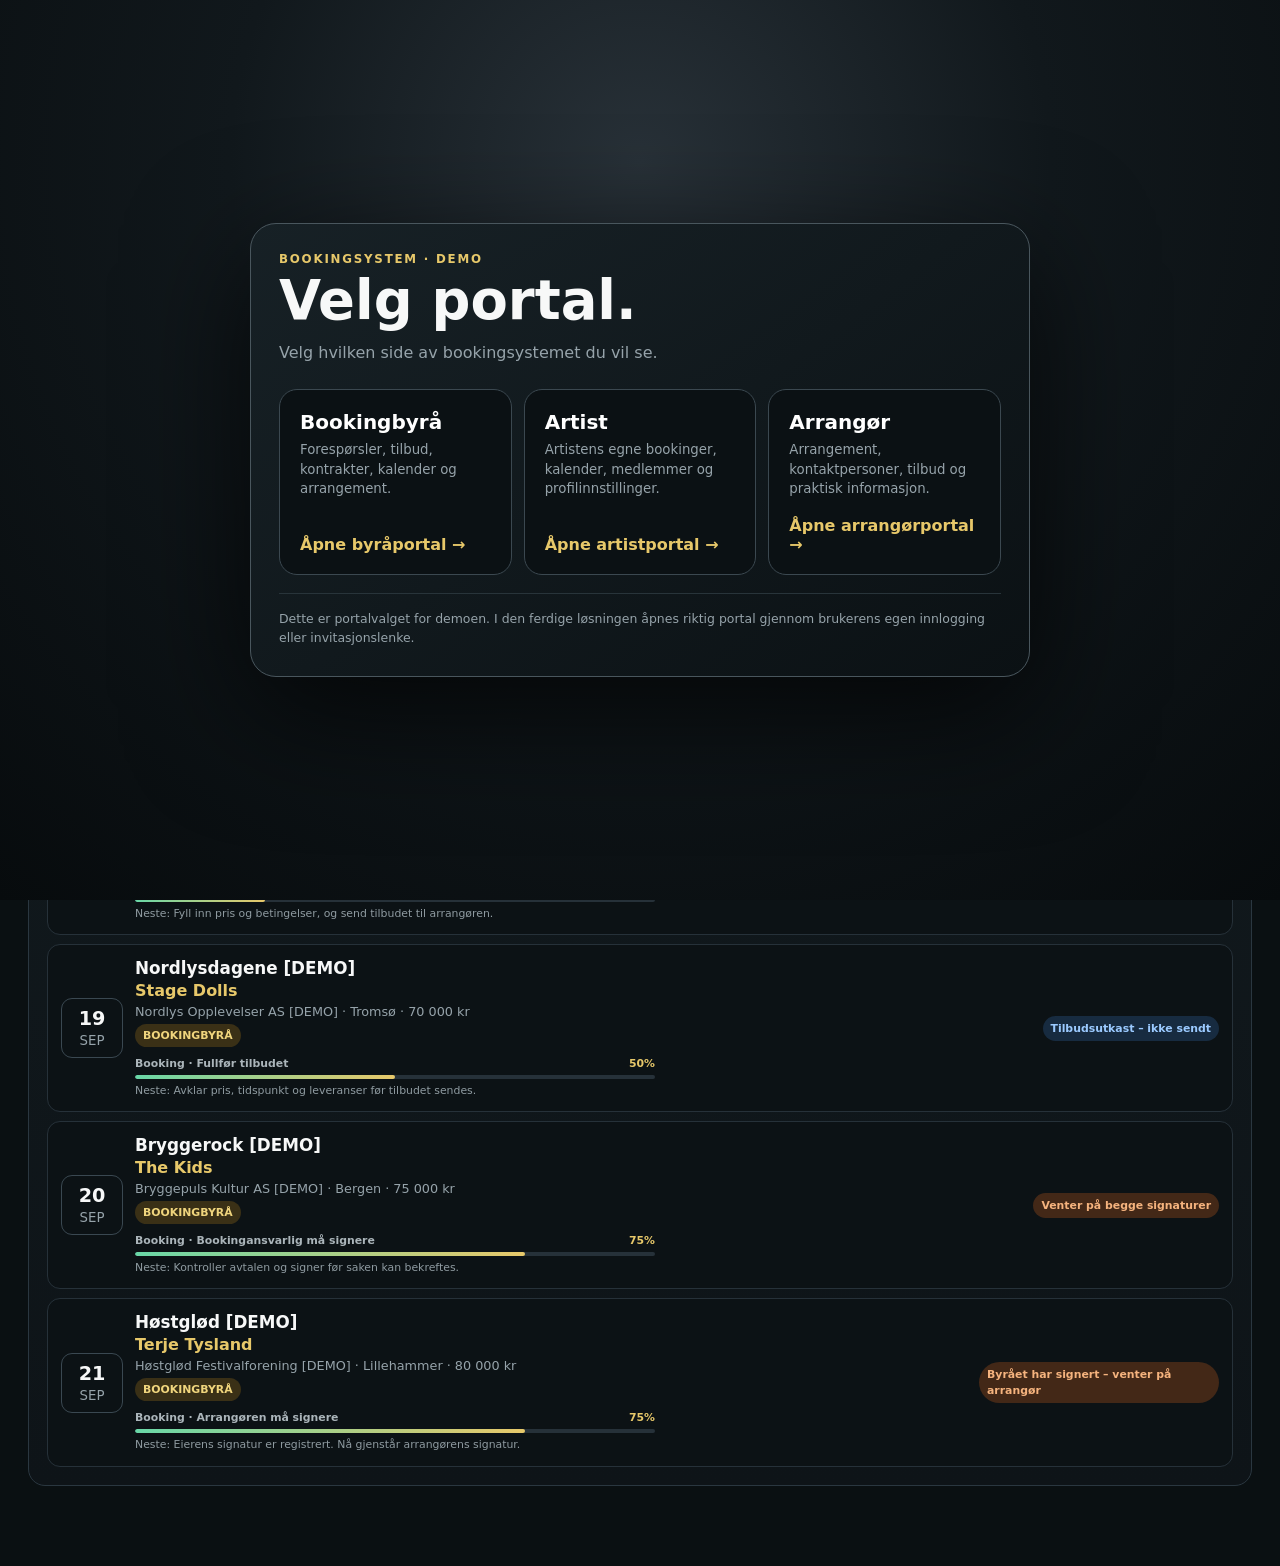
==== booking/index.html @ 41929c97 "Add mobile day plan and member interests" ====
<!doctype html>
<html lang="no">
<head>
<meta charset="utf-8">
<meta name="viewport" content="width=device-width,initial-scale=1">
<title>Bookingsystem – Booking → Arrangement</title>
<style>
:root{
 --bg:#080b0d;--panel:#10171b;--panel2:#151d22;--line:#2a3740;
 --text:#f7f8f8;--muted:#96a3aa;--gold:#e7c86a;--green:#69d7a7;
 --yellow:#efc86b;--orange:#ef9b5f;--red:#ff838b;--blue:#8ec5ff;
}
*{box-sizing:border-box}body{margin:0;background:var(--bg);color:var(--text);font-family:Inter,system-ui,-apple-system,BlinkMacSystemFont,"Segoe UI",sans-serif}
button,input,select,textarea{font:inherit}button{cursor:pointer}
.top{position:sticky;top:0;z-index:50;background:rgba(8,11,13,.96);backdrop-filter:blur(18px);border-bottom:1px solid var(--line)}
.topin{max-width:1380px;min-height:64px;margin:auto;padding:10px 18px;display:flex;justify-content:flex-start;align-items:center;gap:12px}
.brand{display:flex;align-items:center;gap:11px;font-weight:900}.logo{width:40px;height:40px;border-radius:12px;background:var(--gold);color:#151515;display:grid;place-items:center}
.user{display:flex;align-items:center;gap:9px;color:var(--muted)}.avatar{width:36px;height:36px;border-radius:50%;background:#26323a;display:grid;place-items:center;color:#fff;font-weight:900}
.layout{max-width:1380px;margin:auto;display:grid;grid-template-columns:238px minmax(0,1fr)}
aside{border-right:1px solid var(--line);padding:22px 14px;min-height:calc(100vh - 65px);position:sticky;top:65px;align-self:start}
.group{font-size:.7rem;color:#6d7b83;text-transform:uppercase;letter-spacing:.15em;margin:5px 10px 9px}
.nav{display:flex;align-items:center;gap:10px;color:#adb7bc;text-decoration:none;padding:11px 12px;border-radius:10px;margin:3px 0}
.nav.on{background:var(--panel2);color:#fff;border:1px solid #314049}.count{margin-left:auto;background:#312915;color:#f2d47a;padding:3px 7px;border-radius:99px;font-size:.7rem;font-weight:900}
main{padding:24px 28px 80px;min-width:0}.view{display:none}.view.on{display:block}
.searchwrap{position:relative;margin-bottom:20px}.search{width:100%;background:#0e1519;border:1px solid #34434c;color:#fff;border-radius:14px;padding:14px 16px 14px 44px;outline:none}
.searchicon{position:absolute;left:15px;top:50%;transform:translateY(-50%);color:#8d9aa1}.results{display:none;position:absolute;left:0;right:0;top:54px;z-index:80;background:#11191d;border:1px solid #34434c;border-radius:14px;box-shadow:0 24px 70px #000a;overflow:hidden}.results.on{display:block}
.result{display:grid;grid-template-columns:38px 1fr auto;gap:11px;align-items:center;padding:12px;border-top:1px solid #222d33;cursor:pointer}.result:first-child{border-top:0}.result:hover{background:#162026}
.ricon{width:38px;height:38px;border-radius:10px;background:#243038;display:grid;place-items:center;font-size:.75rem;font-weight:900}.rtype{font-size:.67rem;color:#77858d;text-transform:uppercase;letter-spacing:.08em}.rmeta{font-size:.76rem;color:#9ca8ae}
.eyebrow{font-size:.74rem;color:var(--gold);text-transform:uppercase;letter-spacing:.15em;font-weight:900}h1{font-size:clamp(2rem,5vw,3.45rem);line-height:1;margin:8px 0 10px}.lead{color:var(--muted);max-width:820px;line-height:1.55}
.headrow{display:flex;justify-content:space-between;align-items:flex-start;gap:16px}.actions{display:flex;gap:9px;flex-wrap:wrap}.btn{border:1px solid #34434c;background:#11191d;color:#fff;border-radius:11px;padding:10px 13px;font-weight:800}.btn.primary{background:var(--gold);border-color:var(--gold);color:#151515}.btn.danger{border-color:#5c2b31;color:#ff9ba2}
.stats{display:grid;grid-template-columns:repeat(4,1fr);gap:12px;margin:20px 0}.card{background:linear-gradient(180deg,#11191d,#0e1418);border:1px solid var(--line);border-radius:17px;padding:18px}.stat span{color:var(--muted);font-size:.8rem}.stat strong{display:block;font-size:1.75rem;margin:5px 0}
.gold{color:var(--gold)!important}.green{color:var(--green)!important}.yellow{color:var(--yellow)!important}.orange{color:var(--orange)!important}.red{color:var(--red)!important}.blue{color:var(--blue)!important}
.pipeline{display:grid;grid-template-columns:repeat(4,1fr);gap:10px;margin:20px 0}.pipe{background:#0d1316;border:1px solid #2c3941;border-radius:14px;padding:15px}.pipe strong{display:block;font-size:1.4rem;margin-top:4px}.pipe small{color:var(--muted)}
.grid2{display:grid;grid-template-columns:1.35fr .85fr;gap:14px}.dashboardRequestsGrid{grid-template-columns:1fr}.sectionTitle{display:flex;justify-content:space-between;align-items:center;margin:22px 0 10px}
.caseList,.eventList{display:flex;flex-direction:column;gap:9px}.case,.eventrow{display:grid;grid-template-columns:62px 1fr auto;gap:12px;align-items:center;background:#0c1215;border:1px solid #263139;border-radius:13px;padding:13px;cursor:pointer}
.datebox{border:1px solid #3a4851;border-radius:11px;text-align:center;padding:8px 5px}.datebox b{display:block;font-size:1.2rem}.datebox small{color:var(--muted)}
.caseTitle,.eventTitle{font-weight:900;font-size:1.05rem}.artistTitle{color:var(--gold);font-weight:800;margin-top:3px}.meta{color:var(--muted);font-size:.8rem;margin-top:4px}
.badge{display:inline-block;border-radius:999px;padding:5px 8px;font-size:.68rem;font-weight:900}.bg-yellow{background:#3a3016;color:#f0d57d}.bg-orange{background:#432817;color:#f5b37e}.bg-green{background:#123427;color:#7ce0ad}.bg-red{background:#3b1c20;color:#ff9da3}.bg-blue{background:#172b40;color:#9bcaff}
.stagebar{display:block;margin:16px 0;overflow:visible}
.journeyCard{--progress:0%;border:1px solid #344149;border-radius:16px;padding:15px;background:linear-gradient(145deg,#111a1f,#0b1114);box-shadow:inset 0 1px 0 #ffffff08}
.journeyHead{display:flex;align-items:center;justify-content:space-between;gap:12px;margin-bottom:11px}.journeyHead small{display:block;color:var(--muted);font-size:.67rem;font-weight:900;letter-spacing:.1em;text-transform:uppercase}.journeyHead b{display:block;margin-top:3px;font-size:.95rem}.journeyPercent{color:var(--gold);font-size:1.15rem;font-weight:950}
.journeyTrack{position:relative;height:6px;margin:0 16px;background:#273239;border-radius:99px;overflow:hidden}.journeyTrack i{display:block;width:var(--progress);height:100%;border-radius:inherit;background:linear-gradient(90deg,var(--green),var(--gold));transition:width .35s ease}
.journeySteps{display:grid;grid-template-columns:repeat(var(--steps),minmax(0,1fr));gap:6px;margin-top:-13px}.journeyStep{position:relative;min-width:0;text-align:center;color:#748087;font-size:.69rem;font-weight:800}.journeyDot{width:25px;height:25px;margin:0 auto 7px;border:2px solid #344149;border-radius:50%;display:grid;place-items:center;background:#0d1417;color:#839097;font-size:.67rem}.journeyStep.done{color:#91cdb0}.journeyStep.done .journeyDot{background:#173d2e;border-color:#3c8a65;color:#8ce2b5}.journeyStep.current{color:#f4dda0}.journeyStep.current .journeyDot{background:var(--gold);border-color:#f3da8d;color:#111;box-shadow:0 0 0 5px #e7c86a16,0 0 22px #e7c86a35;animation:journeyPulse 2s ease-in-out infinite}.journeyStep span:last-child{display:block;white-space:normal;line-height:1.25}
.nextAction{display:flex;align-items:center;gap:11px;margin-top:14px;padding:12px;border:1px solid #6f6030;border-radius:13px;background:#e7c86a0d}.nextActionIcon{width:34px;height:34px;flex:0 0 34px;border-radius:10px;display:grid;place-items:center;background:var(--gold);color:#111;font-weight:950}.nextActionText{min-width:0;flex:1}.nextActionText small{display:block;color:var(--gold);font-size:.64rem;font-weight:950;letter-spacing:.11em;text-transform:uppercase}.nextActionText b{display:block;margin:2px 0;color:#fff}.nextActionText span{display:block;color:var(--muted);font-size:.75rem;line-height:1.35}.nextAction .btn{flex:0 0 auto}
.miniJourney{margin-top:10px;max-width:520px}.miniJourneyHead{display:flex;justify-content:space-between;gap:10px;color:#abb5ba;font-size:.68rem;font-weight:800}.miniJourneyHead b{color:var(--gold)}.miniJourneyTrack{height:4px;margin:5px 0;background:#263139;border-radius:99px;overflow:hidden}.miniJourneyTrack i{display:block;height:100%;border-radius:inherit;background:linear-gradient(90deg,var(--green),var(--gold))}.miniJourney small{display:block;color:#8f9ba1;font-size:.68rem;line-height:1.3}.case>div:nth-child(2),.eventrow>div:nth-child(2),.artistEvent>div:nth-child(2){min-width:0}
@keyframes journeyPulse{0%,100%{box-shadow:0 0 0 4px #e7c86a12,0 0 18px #e7c86a25}50%{box-shadow:0 0 0 7px #e7c86a08,0 0 28px #e7c86a45}}
.workspace{display:none;margin-top:18px}.workspace.on{display:block}.workspaceTop{display:flex;justify-content:space-between;gap:14px;align-items:flex-start}.tabs{display:flex;gap:7px;overflow:auto;margin:16px 0}.tab{white-space:nowrap;border-radius:999px}.tab.on{background:var(--gold);color:#111;border-color:var(--gold)}
.panel{display:none}.panel.on{display:block}.rolegrid{display:grid;grid-template-columns:repeat(3,1fr);gap:10px}.rolecard{background:#0b1114;border:1px solid #263139;border-radius:12px;padding:13px}.rolecard small{color:var(--muted)}.roleline{display:flex;justify-content:space-between;align-items:center;gap:8px;margin-top:10px}
.contract{background:#0b1114;border:1px solid #354149;border-radius:14px;padding:18px}.contract h3{margin:0 0 10px}.contractRow{display:grid;grid-template-columns:180px 1fr;gap:12px;padding:9px 0;border-top:1px solid #202b31}.contractRow:first-of-type{border-top:0}.contractRow span:first-child{color:var(--muted)}
.signgrid{display:grid;grid-template-columns:1fr 1fr;gap:10px;margin-top:14px}.signcard{background:#0c1215;border:1px solid #263139;border-radius:12px;padding:14px}.signcard b{display:block;margin-bottom:6px}
.field{margin:0 0 12px}.field label{display:block;color:#aab5bb;font-size:.76rem;margin-bottom:6px}.field input,.field select,.field textarea{width:100%;background:#0a1013;color:#fff;border:1px solid #2d3940;border-radius:10px;padding:11px}.field textarea{min-height:90px}
.formgrid{display:grid;grid-template-columns:1fr 1fr;gap:12px}.full{grid-column:1/-1}
.timeline{border-left:2px solid #2e3a41;padding-left:22px;margin-left:8px;display:grid;gap:12px}
.timeitem{display:grid;grid-template-columns:76px minmax(0,1fr);gap:14px;align-items:start;margin:0;padding:10px 0}
.timeitem .time{font-weight:900;color:#fff;white-space:nowrap}
.timeitem .timecontent{min-width:0}
.timeitem .timecontent b{display:block;font-size:.98rem;line-height:1.25}
.timeitem .timecontent small{display:block;color:var(--muted);margin-top:4px;line-height:1.4}
.dayPlan{display:grid;gap:14px}.dayPlanHero{padding:18px;border:1px solid #6f6030;border-radius:18px;background:radial-gradient(circle at 90% 12%,#e7c86a24,transparent 32%),linear-gradient(145deg,#172127,#0b1216)}.dayPlanHero h3{font-size:1.55rem;margin:5px 0}.dayPlanHero .actions{margin-top:13px}.dayPlanGrid{display:grid;grid-template-columns:minmax(0,1.1fr) minmax(280px,.9fr);gap:14px;align-items:start}.dayTimeline{display:grid;gap:0;padding:8px 16px;border:1px solid var(--line);border-radius:18px;background:#0b1216}.dayMoment{display:grid;grid-template-columns:62px 18px minmax(0,1fr);gap:10px;min-height:70px;align-items:start;padding:13px 0}.dayMomentTime{font-size:.9rem;font-weight:950;color:var(--gold);padding-top:2px}.dayMomentRail{position:relative;align-self:stretch}.dayMomentRail:before{content:'';position:absolute;left:8px;top:18px;bottom:-18px;width:2px;background:#344149}.dayMoment:last-child .dayMomentRail:before{display:none}.dayMomentRail:after{content:'';position:absolute;left:3px;top:5px;width:10px;height:10px;border-radius:50%;background:var(--gold);box-shadow:0 0 0 4px #e7c86a18}.dayMomentBody b{display:block;font-size:.95rem}.dayMomentBody small{display:block;color:var(--muted);margin-top:4px;line-height:1.35}.dayPlanSide{display:grid;gap:12px}.dayInfoCard{padding:15px;border:1px solid var(--line);border-radius:16px;background:#0b1216}.dayInfoCard h3{margin:0 0 10px;font-size:1rem}.dayInfoCard p{margin:6px 0;color:#d8dfe2;font-size:.85rem;line-height:1.45}.dayContacts{display:grid;gap:8px}.dayContact{padding:11px;border:1px solid #2b3840;border-radius:12px;background:#0e171b}.dayContact b,.dayContact span{display:block}.dayContact span{color:var(--muted);font-size:.75rem;margin-top:2px}.dayContact .actions{margin-top:8px}.dayContact .btn{padding:7px 10px;min-height:34px;font-size:.74rem}.interestField{grid-column:1/-1}.interestChips{display:flex;flex-wrap:wrap;gap:7px;margin-top:8px}.interestChip{padding:8px 10px;border:1px solid #3a4951;border-radius:999px;background:#111a1f;color:#dbe2e5;font-size:.76rem;font-weight:800}.interestChip.on{border-color:var(--gold);background:#e7c86a18;color:#f3da8e}.interestHint{display:block;color:var(--muted);font-size:.7rem;margin-top:6px}.interestSuggestions{display:grid;gap:8px}.interestSuggestion{display:grid;grid-template-columns:36px minmax(0,1fr) auto;gap:9px;align-items:center;padding:10px;border:1px solid #2b3840;border-radius:12px;background:#0e171b;color:inherit;text-decoration:none}.interestSuggestionIcon{width:36px;height:36px;border-radius:10px;display:grid;place-items:center;background:#e7c86a16}.interestSuggestion b{display:block;font-size:.82rem}.interestSuggestion small{display:block;color:var(--muted);font-size:.7rem;margin-top:2px}.interestSuggestion>span:last-child{color:var(--gold);font-weight:950}
@media(max-width:760px){
 .timeline{padding-left:16px;margin-left:3px;gap:8px}
 .timeitem{grid-template-columns:62px minmax(0,1fr);gap:10px;padding:8px 0}
 .timeitem .time{font-size:.86rem}
 .timeitem .timecontent b{font-size:.9rem}
 .timeitem .timecontent small{font-size:.76rem}
 .dayPlanGrid{grid-template-columns:1fr}.dayPlanHero{padding:15px}.dayPlanHero h3{font-size:1.3rem}.dayMoment{grid-template-columns:52px 16px minmax(0,1fr);gap:8px}.dayTimeline{padding:5px 12px}.dayContact .actions{display:grid;grid-template-columns:1fr 1fr}.dayContact .btn{width:100%;text-align:center}
}
.cal{display:grid;grid-template-columns:repeat(7,1fr);gap:7px}.dow{text-align:center;color:#77858d;font-size:.72rem;padding:3px}.day{min-height:88px;border:1px solid #222d33;border-radius:11px;padding:7px;background:#0a0f12}.day .num{font-size:.75rem;color:#8c989f}.calItem{margin-top:6px;padding:5px;border-radius:7px;font-size:.64rem;font-weight:800;line-height:1.25}.hold{background:#392f16;color:#f0d57d}.signed{background:#123427;color:#7ce0ad}.contractSent{background:#432817;color:#f5b37e}
.modalback{position:fixed;inset:0;background:rgba(3,7,9,.62);backdrop-filter:blur(12px);display:none;align-items:center;justify-content:center;padding:14px;z-index:100}.modalback.on{display:flex}
.modal{width:min(560px,100%);max-height:calc(100dvh - 28px);overflow:hidden;background:rgba(17,25,29,.86);backdrop-filter:blur(26px) saturate(120%);border:1px solid rgba(255,255,255,.12);border-radius:22px;padding:18px;box-shadow:0 28px 90px rgba(0,0,0,.65)}
.modal h2{margin:0 0 6px}.modal p{color:var(--muted);font-size:.87rem}
.modalactions{display:flex;justify-content:space-between;gap:8px;margin-top:16px}
.wizardTop{display:flex;justify-content:space-between;align-items:flex-start;gap:12px;margin-bottom:14px}
.wizardStepLabel{font-size:.72rem;letter-spacing:.12em;text-transform:uppercase;color:var(--gold);font-weight:900}
.wizardClose{border:1px solid rgba(255,255,255,.12);background:rgba(255,255,255,.06);color:#fff;width:36px;height:36px;border-radius:50%;font-size:1.1rem}
.progressDots{display:grid;grid-template-columns:repeat(4,1fr);gap:6px;margin:10px 0 16px}
.progressDots i{height:5px;border-radius:999px;background:#28343a}.progressDots i.on{background:var(--gold)}
.wstep{display:none}.wstep.on{display:block}
.artistPicker{display:flex;flex-direction:column;gap:9px;max-height:46dvh;overflow:auto;padding-right:2px}
.artistOption{display:flex;justify-content:space-between;align-items:center;gap:10px;padding:13px;border:1px solid #2f3c44;background:rgba(8,13,16,.65);border-radius:13px;cursor:pointer}
.artistOption.on{border-color:#826f37;background:rgba(69,55,20,.42)}.artistOption small{display:block;color:var(--muted);margin-top:2px}
.artistTick{width:24px;height:24px;border-radius:50%;border:1px solid #53616a;display:grid;place-items:center}.artistOption.on .artistTick{background:var(--gold);color:#111;border-color:var(--gold)}
.artistSearch{position:relative;margin-bottom:10px}.artistSearch input{padding-left:39px}.artistSearch span{position:absolute;left:13px;top:50%;transform:translateY(-50%);color:#849199}
.summaryBox{background:rgba(6,11,14,.68);border:1px solid #2c3941;border-radius:14px;padding:13px}
.summaryRow{display:flex;justify-content:space-between;gap:14px;padding:8px 0;border-top:1px solid #202a30}.summaryRow:first-child{border-top:0}.summaryRow span:first-child{color:var(--muted)}
@media(max-width:760px){.modalback{align-items:center;padding:8px}.modal{width:100%;max-height:calc(100dvh - 16px);border-radius:22px;padding:14px}.artistPicker{max-height:42dvh}}
.toast{position:fixed;left:50%;bottom:26px;transform:translateX(-50%) translateY(20px);background:#f2eddf;color:#111;border-radius:11px;padding:12px 16px;font-weight:900;opacity:0;transition:.2s;z-index:120;pointer-events:none}.toast.on{opacity:1;transform:translateX(-50%) translateY(0)}
.mobileNav{display:none}
@media(max-width:980px){.stats,.pipeline{grid-template-columns:1fr 1fr}.grid2{grid-template-columns:1fr}.rolegrid{grid-template-columns:1fr 1fr}}
@media(max-width:760px){.layout{display:block}aside{display:none}.topin{padding:10px 12px}.user .words{display:none}.mobileNav{display:flex;gap:7px;overflow:auto;padding:8px 11px;border-top:1px solid var(--line)}.mobileNav button{white-space:nowrap;background:#11191d;border:1px solid #29363e;color:#aeb7bc;padding:8px 10px;border-radius:999px}.mobileNav button.on{color:#fff;border-color:#6a592e}main{padding:16px 13px 70px}.stats,.pipeline{grid-template-columns:1fr 1fr}.headrow{display:block}.actions{margin-top:12px}.case,.eventrow{grid-template-columns:52px 1fr}.case>.badge,.eventrow>.badge{grid-column:2}.rolegrid,.signgrid,.formgrid{grid-template-columns:1fr}.full{grid-column:auto}.day{min-height:70px;padding:5px}.cal{gap:4px}.calItem{font-size:.57rem;padding:4px}.workspaceTop{display:block}.contractRow{grid-template-columns:1fr;gap:3px}}
@media(max-width:760px){.journeyCard{padding:12px}.journeyStep{font-size:.6rem}.journeyDot{width:23px;height:23px}.nextAction{align-items:flex-start}.nextAction .btn{width:100%;margin-top:8px}.nextAction{flex-wrap:wrap}.nextActionText{width:calc(100% - 48px)}.miniJourney{display:none}}

.wstep{
  min-height:0;
}
.wstep.on{
  display:block;
  overflow-y:auto;
  overscroll-behavior:contain;
  -webkit-overflow-scrolling:touch;
  padding-right:2px;
}
.modal{
  display:flex;
  flex-direction:column;
}
.wizardTop,.progressDots,.modalactions{
  flex:0 0 auto;
}
.wstep.on{
  flex:1 1 auto;
}
.modalactions{
  z-index:3;
  border-top:1px solid rgba(255,255,255,.06);
}
.step2grid{align-content:start}
.compactField{margin-bottom:8px}

@media(max-width:760px){
  .modalback{
    align-items:center;
    padding:8px;
  }
  .modal{
    height:min(760px,calc(100dvh - 16px));
    max-height:calc(100dvh - 16px);
    padding:14px 14px 12px;
  }
  .wizardTop{
    margin-bottom:10px;
  }
  .wizardTop h2{
    font-size:1.85rem;
    margin-bottom:4px;
  }
  .wizardTop p{
    margin:6px 0 0;
  }
  .progressDots{
    margin:8px 0 12px;
  }
  .wstep.on{
    overflow-y:auto;
    padding-bottom:10px;
  }
  .formgrid{
    gap:8px;
  }
  .field{
    margin-bottom:6px;
  }
  .field label{
    margin-bottom:4px;
    font-size:.72rem;
  }
  .field input,.field select,.field textarea{
    padding:10px 11px;
    min-height:44px;
  }
  .modalactions{
    position:relative;
    bottom:auto;
    margin-top:8px;
    padding-top:10px;
    background:rgba(17,25,29,.96);
  }
  .modalactions .btn{
    min-height:46px;
  }
}


@media(max-width:760px){
  #requestModal .modal{
    width:calc(100vw - 16px)!important;
    max-width:calc(100vw - 16px)!important;
    margin:0 auto!important;
  }
  #requestModal .modalactions{
    width:100%;
    display:flex;
    justify-content:space-between;
    gap:10px;
  }
  #requestModal .modalactions .btn{
    max-width:48%;
  }
}


/* iPhone wizard: hard viewport lock — prevents any horizontal collapse/overflow */
@media (max-width:760px){
  html, body{
    overflow-x:hidden!important;
  }

  #requestModal{
    padding:0!important;
    overflow:hidden!important;
  }

  #requestModal.on{
    display:block!important;
  }

  #requestModal .modal{
    position:fixed!important;
    left:8px!important;
    right:8px!important;
    top:max(8px, env(safe-area-inset-top))!important;
    bottom:max(8px, env(safe-area-inset-bottom))!important;
    width:auto!important;
    min-width:0!important;
    max-width:none!important;
    height:auto!important;
    max-height:none!important;
    margin:0!important;

    display:grid!important;
    grid-template-columns:minmax(0,1fr)!important;
    grid-template-rows:auto auto minmax(0,1fr) auto!important;

    overflow:hidden!important;
    padding:14px!important;
    border-radius:22px!important;
  }

  #requestModal .wizardTop{
    grid-row:1!important;
    grid-column:1!important;
    width:100%!important;
    min-width:0!important;
    margin:0 0 8px!important;
  }

  #requestModal .wizardTop > div{
    min-width:0!important;
    max-width:calc(100% - 48px)!important;
  }

  #requestModal .wizardTop h2,
  #requestModal .wizardTop p{
    max-width:100%!important;
    overflow-wrap:anywhere!important;
  }

  #requestModal .progressDots{
    grid-row:2!important;
    grid-column:1!important;
    width:100%!important;
    min-width:0!important;
    margin:6px 0 12px!important;
  }

  #requestModal .wstep{
    grid-row:3!important;
    grid-column:1!important;
    width:100%!important;
    min-width:0!important;
    max-width:100%!important;
    overflow-y:auto!important;
    overflow-x:hidden!important;
    -webkit-overflow-scrolling:touch!important;
    padding:0 2px 8px 0!important;
  }

  #requestModal .wstep[data-step="1"]{
    overflow:hidden!important;
  }

  #requestModal #agencyArtistPicker{
    display:grid!important;
    grid-template-rows:auto minmax(0,1fr)!important;
    width:100%!important;
    height:100%!important;
    min-height:0!important;
  }

  #requestModal #agencyArtistPicker .artistPicker{
    height:100%!important;
    min-height:0!important;
    max-height:none!important;
    overflow-y:auto!important;
    overscroll-behavior:contain!important;
    padding-bottom:8px!important;
  }

  #requestModal .formgrid,
  #requestModal .step2grid{
    display:grid!important;
    grid-template-columns:minmax(0,1fr)!important;
    width:100%!important;
    min-width:0!important;
    max-width:100%!important;
    gap:8px!important;
  }

  #requestModal .full{
    grid-column:1!important;
  }

  #requestModal .field,
  #requestModal .rolecard,
  #requestModal .summaryBox,
  #requestModal .artistPicker,
  #requestModal .artistOption{
    width:100%!important;
    min-width:0!important;
    max-width:100%!important;
  }

  #requestModal input,
  #requestModal select,
  #requestModal textarea{
    display:block!important;
    width:100%!important;
    min-width:0!important;
    max-width:100%!important;
  }

  #requestModal .rolecard{
    overflow-wrap:anywhere!important;
  }

  #requestModal .modalactions{
    grid-row:4!important;
    grid-column:1!important;
    width:100%!important;
    min-width:0!important;
    max-width:100%!important;
    display:grid!important;
    grid-template-columns:minmax(0,1fr) minmax(0,1fr)!important;
    gap:10px!important;
    margin:8px 0 0!important;
    padding:10px 0 0!important;
    position:relative!important;
    left:auto!important;
    right:auto!important;
    bottom:auto!important;
    background:rgba(17,25,29,.98)!important;
    border-top:1px solid rgba(255,255,255,.07)!important;
  }

  #requestModal .modalactions .btn{
    width:100%!important;
    min-width:0!important;
    max-width:100%!important;
    margin:0!important;
    white-space:nowrap!important;
  }
}


.availabilityBox{
  margin-top:10px;
  border:1px solid #2d3940;
  border-radius:14px;
  padding:12px;
  background:rgba(8,13,16,.62);
}
.availabilityBox.hidden{display:none}
.availabilityHead{
  display:flex;
  align-items:flex-start;
  gap:10px;
}
.availabilityIcon{
  width:28px;height:28px;border-radius:50%;
  display:grid;place-items:center;flex:0 0 28px;
  font-size:.82rem;font-weight:900;
}
.availabilityBox.free{border-color:#285b45;background:rgba(17,52,39,.34)}
.availabilityBox.free .availabilityIcon{background:#173d2e;color:#7ce0ad}
.availabilityBox.warn{border-color:#735f2b;background:rgba(57,47,22,.34)}
.availabilityBox.warn .availabilityIcon{background:#3a3016;color:#f0d57d}
.availabilityBox.busy{border-color:#6d2f36;background:rgba(59,28,32,.38)}
.availabilityBox.busy .availabilityIcon{background:#3b1c20;color:#ff9da3}
.availabilityTitle{font-weight:900}
.availabilityText{color:var(--muted);font-size:.78rem;margin-top:2px;line-height:1.35}
.conflictList{margin-top:10px;border-top:1px solid rgba(255,255,255,.07)}
.conflictItem{padding:9px 0;border-top:1px solid rgba(255,255,255,.06)}
.conflictItem:first-child{border-top:0}
.conflictTop{display:flex;justify-content:space-between;gap:8px;align-items:center}
.conflictItem b{font-size:.86rem}
.conflictMeta{font-size:.73rem;color:var(--muted);margin-top:3px}
.availabilityPerson{display:flex;justify-content:space-between;gap:12px;align-items:center;padding:10px 0;border-top:1px solid rgba(255,255,255,.06)}
.availabilityPerson:first-of-type{margin-top:8px}.availabilityPersonInfo{min-width:0}.availabilityPersonInfo small{display:block;color:var(--muted);margin-top:2px}
.availabilityContactActions{display:flex;gap:6px;flex-wrap:wrap;justify-content:flex-end}.availabilityContactActions .btn{padding:7px 10px;font-size:.72rem;white-space:nowrap}
.privateBusyRow{display:grid;grid-template-columns:minmax(0,1fr) minmax(145px,auto);gap:10px;align-items:center;padding:10px 0;border-bottom:1px solid var(--line)}
.privateDateRange{display:grid;grid-template-columns:1fr 1fr;gap:10px}.privateDateRange .glassField{margin:0}
.memberTechIntro{padding:12px 14px;margin:8px 0 14px;border:1px solid #e7c86a38;border-radius:12px;background:#e7c86a0a;color:var(--muted);font-size:.78rem;line-height:1.5}.memberTechRoleSuggestion{padding:12px 14px;margin:0 0 14px;border:1px solid #e7c86a66;border-radius:12px;background:linear-gradient(135deg,#e7c86a18,#e7c86a08)}.memberTechRoleSuggestion>strong{display:block;color:var(--gold);margin-bottom:4px}.memberTechRoleSuggestion p{margin:0 0 10px;color:var(--muted);font-size:.76rem;line-height:1.45}.suggestionGroup{display:grid;gap:6px}.suggestionGroup+.suggestionGroup{margin-top:10px;padding-top:10px;border-top:1px solid #e7c86a2b}.suggestionGroupLabel{color:#fff;font-size:.7rem;font-weight:800}.roleSuggestionChips{display:flex;flex-wrap:wrap;gap:7px}.roleSuggestionChips .btn{display:inline-flex;align-items:center;gap:7px;min-height:36px;padding:7px 10px;font-size:.7rem}.suggestionCount{display:inline-grid;place-items:center;min-width:22px;height:22px;padding:0 6px;border-radius:999px;background:var(--gold);color:#090b0d;font-size:.64rem;font-weight:900}.memberTechSection{margin-top:14px}.memberTechHead{display:flex;justify-content:space-between;align-items:center;gap:10px;margin-bottom:8px}.memberTechHead h4{margin:0}.memberTechList{display:grid;gap:8px}.memberTechItem{border:1px solid #344149;border-radius:12px;background:#091014;overflow:hidden}.memberTechItem>summary{display:grid;grid-template-columns:auto minmax(0,1fr) auto;gap:9px;align-items:center;padding:11px 12px;cursor:pointer;list-style:none}.memberTechItem>summary::-webkit-details-marker{display:none}.memberTechItem>summary:after{content:'Rediger';color:var(--gold);font-size:.66rem;font-weight:800}.memberTechItem[open]>summary:after{content:'Lukk'}.memberTechSummaryType{padding:4px 7px;border-radius:999px;background:#ffffff0c;color:var(--muted);font-size:.63rem;white-space:nowrap}.memberTechItem>summary b{overflow:hidden;text-overflow:ellipsis;white-space:nowrap;font-size:.78rem}.memberTechItem>.memberTechGrid{padding:0 12px 12px;border-top:1px solid #263239}.memberTechGrid{display:grid;grid-template-columns:minmax(0,1.35fr) minmax(150px,.65fr);gap:8px}.memberTechGrid .wide{grid-column:1/-1}.memberTechItem .removeTech{grid-column:1/-1;justify-self:start;min-height:32px;padding:5px 8px;font-size:.68rem}.memberTechEmpty{padding:12px;border:1px dashed #42515a;border-radius:10px;color:var(--muted);font-size:.76rem}.autoChannelNote{display:flex;gap:8px;align-items:flex-start;margin-top:8px;color:var(--muted);font-size:.72rem}.autoChannelNote:before{content:'↳';color:var(--gold);font-weight:900}
@media(max-width:760px){
  .availabilityBox{padding:10px;margin-top:8px}
  .conflictItem{padding:8px 0}
  .availabilityPerson{display:block}.availabilityContactActions{justify-content:flex-start;margin-top:8px}
  .privateBusyRow{grid-template-columns:1fr}.privateBusyRow select{width:100%}
  .privateDateRange{grid-template-columns:1fr}
  .memberTechGrid{grid-template-columns:1fr}.memberTechGrid .wide{grid-column:auto}.memberTechHead{align-items:flex-start;flex-direction:column}.memberTechHead .btn{width:100%}
}


/* === Artistrolle === */
.roleSwitch{display:flex;align-items:center;gap:4px;margin-left:auto;padding:4px;border:1px solid #2c3941;border-radius:999px;background:#0b1114}
.roleSwitch>span{padding:7px 10px;color:#fff;font-size:.72rem;font-weight:900;white-space:nowrap}
.roleSwitch button{border:0;background:transparent;color:#8e9aa1;padding:7px 10px;border-radius:999px;font-size:.72rem;font-weight:900;white-space:nowrap}
.portalChange{border-left:1px solid #2c3941!important;border-radius:0 999px 999px 0!important;color:var(--gold)!important}
.topin>.user{padding-left:12px;border-left:1px solid #263239}
.helpToggle{display:flex;align-items:center;gap:7px;min-height:36px;padding:7px 11px;border:1px solid #34434c;border-radius:999px;background:#10181c;color:#c4cdd1;font-size:.72rem;font-weight:900;white-space:nowrap}
.helpToggleIcon{width:20px;height:20px;border-radius:50%;display:grid;place-items:center;background:#26343b;color:var(--gold);font-size:.75rem}
.helpToggle[aria-pressed="true"]{border-color:#756632;color:#fff;background:#e7c86a12}.helpToggle[aria-pressed="true"] .helpToggleIcon{background:var(--gold);color:#111}
.contextHelpTooltip{position:fixed;z-index:500;width:max-content;max-width:min(320px,calc(100vw - 24px));padding:12px 14px;border:1px solid #7b6b38;border-radius:12px;background:#10181df5;color:#e9eef0;box-shadow:0 18px 55px #000b;backdrop-filter:blur(16px);font-size:.8rem;line-height:1.45;pointer-events:none;opacity:0;transform:translateY(4px);transition:opacity .12s,transform .12s}
.contextHelpTooltip.on{opacity:1;transform:none}.contextHelpTooltip strong{display:block;margin-bottom:4px;color:var(--gold);font-size:.77rem}.contextHelpTooltip span{display:block;color:#d2dade}
@media(hover:hover) and (min-width:761px){body.contextHelpOn [data-context-help]:hover{border-color:#8a783f!important;box-shadow:0 0 0 1px #e7c86a35}}
@media(max-width:980px) and (min-width:761px){.helpToggleLabel{display:none}}
.portalChooser{display:none;position:fixed;inset:0;z-index:300;background:radial-gradient(circle at 50% 18%,#283138 0,#11181c 42%,#070b0d 100%);padding:22px;align-items:center;justify-content:center;overflow:auto}
.portalChooser.on{display:flex}
.portalChooserCard{width:min(780px,100%);background:linear-gradient(145deg,#172126f5,#0b1114f8);border:1px solid #49565d;border-radius:26px;padding:28px;box-shadow:0 35px 120px #000b}
.portalChooserCard h1{font-size:clamp(2rem,7vw,3.4rem);margin:8px 0 12px}.portalChooserCard>.lead{max-width:620px}
.portalChoices{display:grid;grid-template-columns:repeat(3,minmax(0,1fr));gap:12px;margin-top:24px}
.portalChoice{min-height:160px;border:1px solid #3b4850;border-radius:18px;background:#0b1114;color:var(--text);padding:20px;text-align:left;display:flex;flex-direction:column;justify-content:space-between;gap:18px}
.portalChoice:hover{border-color:var(--gold);background:#e7c86a10}.portalChoice b{display:block;font-size:1.25rem;color:#fff}.portalChoice small{display:block;color:var(--muted);line-height:1.45;margin-top:6px}.portalChoice span{color:var(--gold);font-weight:900}
.portalChooserNote{margin-top:18px;padding-top:16px;border-top:1px solid #28343a;color:var(--muted);font-size:.78rem;line-height:1.5}
@media(max-width:700px){.portalChooser{padding:12px}.portalChooserCard{padding:20px;border-radius:22px}.portalChoices{grid-template-columns:1fr;gap:9px;margin-top:18px}.portalChoice{min-height:112px;padding:16px;gap:10px}.roleSwitch{font-size:.72rem}.portalChange{padding:7px!important}}
.roleSwitch button.on{background:var(--gold);color:#151515}
.artistNavBlock{display:none}
.artist-role .agencyNavBlock{display:none!important}
.artist-role .artistNavBlock{display:block}
.artistHero{background:radial-gradient(circle at 85% 15%,rgba(231,200,106,.18),transparent 32%),linear-gradient(145deg,#151e23,#0b1114);border:1px solid #34424a;border-radius:20px;padding:20px;overflow:hidden}
.artistHeroTop{display:flex;justify-content:space-between;gap:14px;align-items:flex-start}
.artistIdentity{display:flex;gap:14px;align-items:center}
.artistLogo{width:62px;height:62px;border-radius:17px;background:#e7c86a;color:#111;display:grid;place-items:center;font-weight:950;font-size:1.1rem;flex:0 0 62px}
.artistSelect{background:#0b1114;color:#fff;border:1px solid #35434b;border-radius:10px;padding:9px 10px;max-width:220px}
.artistStats{display:grid;grid-template-columns:repeat(4,1fr);gap:10px;margin:14px 0}
.artistStat{background:#0c1215;border:1px solid #27343b;border-radius:14px;padding:14px}
.artistStat small{color:var(--muted)}.artistStat strong{display:block;font-size:1.55rem;margin:5px 0}
.artistQuick{display:grid;grid-template-columns:1.1fr .9fr;gap:12px}
.artistAction{display:flex;gap:10px;align-items:flex-start;padding:12px 0;border-top:1px solid #222d33}
.artistAction:first-child{border-top:0}
.artistActionIcon{width:28px;height:28px;border-radius:9px;background:#222e34;display:grid;place-items:center;flex:0 0 28px}
.artistEvent{display:grid;grid-template-columns:54px 1fr auto;gap:11px;align-items:center;padding:12px;border:1px solid #263139;background:#0b1114;border-radius:13px;margin-top:8px}
.artistCalLegend{display:flex;gap:8px;flex-wrap:wrap;margin:10px 0}
.legendChip{font-size:.68rem;font-weight:900;border-radius:99px;padding:5px 8px}
.legendRequest{background:#392f16;color:#f0d57d}.legendContract{background:#432817;color:#f5b37e}.legendConfirmed{background:#123427;color:#7ce0ad}.legendPrivateFlexible{background:#3a3016;color:#f0d57d}.legendPrivateBusy{background:#3b1c20;color:#ff9da3}
.artistPrivate{background:#263139!important;color:#c8d0d4!important}.artistPrivate.flexible{background:#3a3016!important;color:#f0d57d!important}.artistPrivate.busy{background:#3b1c20!important;color:#ffb0b5!important}.artistPrivate.mixed{background:linear-gradient(110deg,#3b1c20 0 48%,#3a3016 52% 100%)!important;color:#fff0c7!important}.privateStatusLine{display:flex;gap:4px;flex-wrap:wrap;margin-top:4px}.privateStatusPill{display:inline-block;padding:2px 5px;border-radius:99px;font-size:.57rem;font-weight:900;line-height:1.25}.privateStatusPill.flexible{background:#66551f;color:#ffe79a}.privateStatusPill.busy{background:#702c34;color:#ffc1c5}
.profileProgress{height:8px;background:#1c262b;border-radius:99px;overflow:hidden;margin:10px 0}.profileProgress i{display:block;height:100%;background:var(--gold);width:86%}
.profileRows{display:grid;grid-template-columns:repeat(2,1fr);gap:10px}
.profileBox{background:#0b1114;border:1px solid #28343b;border-radius:13px;padding:13px}.profileBox small{display:block;color:var(--muted);margin-top:4px;line-height:1.4}
.mediaGrid{display:grid;grid-template-columns:repeat(3,1fr);gap:10px}
.mediaTile{min-height:110px;border:1px dashed #42515a;border-radius:14px;display:grid;place-items:center;text-align:center;padding:12px;color:#aeb8bd;background:#0b1114}
@media(max-width:760px){
 .topin{gap:8px;flex-wrap:wrap}
 .roleSwitch{order:3;width:100%;margin-left:0;display:grid;grid-template-columns:1fr auto}
 .roleSwitch button{padding:8px}
 .topin>.user{margin-left:auto;padding-left:0;border-left:0}
 .helpToggle,.contextHelpTooltip{display:none!important}
 .artist-role .agencyNavBlock.mobileNav{display:none!important}
 .artist-role .artistNavBlock.mobileNav{display:flex}
 .artistHero{padding:15px}.artistHeroTop{display:block}.artistLogo{width:52px;height:52px;flex-basis:52px}
 .artistSelect{width:100%;max-width:none;margin-top:12px}
 .artistStats{grid-template-columns:1fr 1fr;gap:8px}.artistStat{padding:12px}
 .artistQuick,.profileRows,.mediaGrid{grid-template-columns:1fr}
 .artistEvent{grid-template-columns:48px 1fr}.artistEvent>.badge{grid-column:2}
}


/* === Personer, roller og arrangørportal === */
.organizerNavBlock{display:none}
.organizer-role .agencyNavBlock,
.organizer-role .artistNavBlock{display:none!important}
.organizer-role .organizerNavBlock{display:block}
.contactCard{position:relative}
.contactActions{display:flex;gap:8px;flex-wrap:wrap;margin-top:10px}
.callBtn{
  display:inline-flex;align-items:center;justify-content:center;gap:6px;
  text-decoration:none;border:1px solid #2f614c;background:#123427;color:#7ce0ad;
  border-radius:10px;padding:8px 10px;font-size:.75rem;font-weight:900
}
.callBtn:hover{filter:brightness(1.08)}
.callBtn.disabled{opacity:.35;pointer-events:none}
.personStatus{display:inline-block;margin-top:5px;font-size:.7rem;color:var(--muted)}
.organizerHero{
  background:linear-gradient(145deg,#151e23,#0b1114);
  border:1px solid #34424a;border-radius:20px;padding:18px;margin-bottom:14px
}
.organizerPeople{display:grid;grid-template-columns:repeat(3,1fr);gap:10px}
.personMini{background:#0b1114;border:1px solid #29363d;border-radius:14px;padding:14px}
.personMini .phone{font-size:.78rem;color:#aeb8bd;margin-top:4px}
.personMini .name{font-size:1rem;font-weight:900;margin-top:5px}
.personMini .role{font-size:.72rem;color:var(--gold);font-weight:900;text-transform:uppercase;letter-spacing:.07em}
.addPersonCard{border-style:dashed;display:flex;align-items:center;justify-content:center;min-height:130px;text-align:center}
.artistDriverBlock{margin-top:12px}
@media(max-width:760px){
 .roleSwitch{grid-template-columns:1fr auto!important}
 .organizer-role .organizerNavBlock.mobileNav{display:flex}
 .organizerPeople{grid-template-columns:1fr}
 .callBtn{min-height:40px}
}


/* === Bookingmodell: byrå / direktebooking === */
.bookingSettings{display:grid;gap:10px;margin-top:12px}
.bookingChoice{
  display:flex;gap:10px;align-items:flex-start;padding:12px;
  border:1px solid #2b373e;border-radius:13px;background:#0b1114;cursor:pointer
}
.bookingChoice.on{border-color:#8a7437;background:rgba(231,200,106,.07)}
.bookingChoice input{margin-top:3px;accent-color:#e7c86a}
.bookingChoice b{display:block}
.bookingChoice small{display:block;color:var(--muted);margin-top:3px;line-height:1.35}
.bookingToggles{display:grid;gap:8px;margin-top:10px}
.bookingToggle{
  display:flex;align-items:flex-start;gap:9px;padding:9px 0;
  border-top:1px solid #202a30;color:#dce3e6
}
.bookingToggle input{margin-top:3px;accent-color:#e7c86a}
.ownerBadge{display:inline-flex;margin-top:5px}
.directAction{display:flex;gap:8px;align-items:center;flex-wrap:wrap;margin-top:12px}
.lockedArtist{
  border:1px solid #35434b;border-radius:14px;padding:14px;background:#0b1114
}
.lockedArtist .artistTitle{font-size:1.05rem}
.inviteStatus{margin-top:8px;padding:10px 12px;border-radius:11px;background:#0b1114;border:1px solid #28353c}
.inviteStatus.sent{border-color:#2d604c;background:rgba(18,52,39,.35)}
.creatorNote{font-size:.72rem;color:var(--muted);margin-top:5px}
@media(max-width:760px){
 .directAction .btn{width:100%}
 .bookingChoice{padding:11px}
}


/* === Tydeligere dashboard-navigasjon === */
.dashboardFlowTitle{
  display:flex;justify-content:space-between;align-items:end;gap:12px;
  margin:22px 0 10px
}
.dashboardFlowTitle h2{margin:0;font-size:1.05rem}
.dashboardFlowTitle small{color:var(--muted)}
.pipeline{margin:0 0 14px}
.pipe{
  position:relative;cursor:pointer;transition:.16s ease;
  min-height:126px;padding:16px 44px 16px 16px!important;
}
.pipe:hover{transform:translateY(-2px);border-color:#6d5c31;background:#11191d}
.pipe:active{transform:translateY(0)}
.pipe .pipeArrow{
  position:absolute;right:15px;top:50%;transform:translateY(-50%);
  font-size:1.3rem;color:#6f7c82
}
.pipe .pipeHint{display:block;margin-top:9px;font-size:.68rem;color:#7f8b91}
.pipe.newStage{border-top:3px solid #e7c86a}
.pipe.offerStage{border-top:3px solid #74b8ff}
.pipe.contractStage{border-top:3px solid #f2a35f}
.pipe.signedStage{border-top:3px solid #62d6a0}
.quickStats{
  display:flex;gap:10px;flex-wrap:wrap;margin:0 0 20px;
  padding:11px 13px;border:1px solid var(--line);
  background:#0b1114;border-radius:14px
}
.quickStat{
  display:flex;align-items:center;gap:7px;
  padding-right:12px;border-right:1px solid #273239;
  color:var(--muted);font-size:.75rem
}
.quickStat:last-child{border-right:0}
.quickStat b{color:#fff;font-size:.92rem}
.quickStat.link{cursor:pointer}
.quickStat.link:hover b{color:var(--gold)}
#requestFilterBar{
  display:none;align-items:center;justify-content:space-between;gap:10px;
  padding:10px 12px;margin:12px 0;border:1px solid #334047;
  border-radius:12px;background:#0b1114
}
#requestFilterBar.on{display:flex}
@media(max-width:760px){
 .pipeline{grid-template-columns:1fr 1fr!important}
 .pipe{min-height:112px;padding:13px 34px 13px 13px!important}
 .pipe strong{font-size:1.65rem!important}
 .pipe .pipeHint{font-size:.62rem}
 .quickStats{display:grid;grid-template-columns:1fr 1fr}
 .quickStat{border-right:0;padding-right:0}
 .dashboardFlowTitle{align-items:start}
}


/* === Artist profile glass editors === */
.profileGlassOverlay{
  position:fixed;inset:0;z-index:1200;
  background:rgba(2,5,7,.62);
  backdrop-filter:blur(10px);
  -webkit-backdrop-filter:blur(10px);
  display:none;align-items:center;justify-content:center;
  padding:18px;
}
.profileGlassOverlay.on{display:flex}
.profileGlassModal{
  width:min(760px,calc(100vw - 28px));
  max-height:min(820px,calc(100dvh - 28px));
  overflow:hidden;
  border:1px solid rgba(255,255,255,.14);
  border-radius:24px;
  background:linear-gradient(145deg,rgba(18,27,32,.92),rgba(8,13,16,.86));
  box-shadow:0 28px 80px rgba(0,0,0,.55),inset 0 1px 0 rgba(255,255,255,.05);
  display:grid;
  grid-template-rows:auto minmax(0,1fr) auto;
}
.profileGlassHead{
  display:flex;justify-content:space-between;gap:16px;align-items:flex-start;
  padding:20px 20px 14px;
  border-bottom:1px solid rgba(255,255,255,.07);
}
.profileGlassHead h2{margin:4px 0 0;font-size:1.65rem}
.profileGlassClose{
  width:42px;height:42px;border-radius:50%;border:1px solid #425059;
  background:rgba(255,255,255,.035);color:#fff;font-size:1.3rem;
  display:grid;place-items:center;cursor:pointer;flex:0 0 42px;
}
.profileGlassBody{
  overflow-y:auto;
  -webkit-overflow-scrolling:touch;
  overscroll-behavior:contain;
  overflow-anchor:none;
  padding:18px 20px 22px;
}
.profileGlassFoot{
  padding:13px 20px 18px;
  border-top:1px solid rgba(255,255,255,.07);
  display:flex;justify-content:flex-end;gap:10px;
  background:rgba(8,13,16,.52);
}
.glassSection{
  padding:14px;border:1px solid rgba(255,255,255,.09);
  border-radius:15px;background:rgba(4,9,12,.38);margin-bottom:12px
}
.glassSection:last-child{margin-bottom:0}
.glassSection h3{margin:0 0 4px;font-size:1rem}
.glassDesc{color:var(--muted);font-size:.78rem;line-height:1.45;margin-bottom:11px}
.glassFormGrid{display:grid;grid-template-columns:1fr 1fr;gap:10px}
.glassField{min-width:0}
.glassField[hidden]{display:none!important}
.glassField.full{grid-column:1/-1}
.glassField label{display:block;color:#aeb8bd;font-size:.72rem;margin:0 0 5px}
.glassField input,.glassField select,.glassField textarea{
  width:100%;box-sizing:border-box;
  border:1px solid #344149;border-radius:11px;
  background:rgba(5,10,13,.75);color:#fff;
  padding:11px 12px;font:inherit;outline:none
}
.glassField textarea{min-height:84px;resize:vertical}
.glassField input:focus,.glassField select:focus,.glassField textarea:focus{border-color:#927c3c}
.glassChips{display:flex;gap:8px;flex-wrap:wrap}
.glassChip{
  border:1px solid #344149;background:#0b1114;color:#dfe6e9;
  border-radius:99px;padding:8px 11px;font-size:.74rem;font-weight:800;cursor:pointer
}
.glassChip.on{border-color:#8e7737;background:rgba(231,200,106,.12);color:#f0d574}
.memberRow{
  display:grid;grid-template-columns:1.3fr 1fr auto;gap:8px;align-items:end;
  padding:10px 0;border-top:1px solid rgba(255,255,255,.07)
}
.memberRow:first-child{border-top:0;padding-top:0}
.memberAvatar{
  width:38px;height:38px;border-radius:11px;background:#1b252b;
  display:grid;place-items:center;font-weight:900;color:var(--gold)
}
.uploadDrop{
  min-height:110px;border:1px dashed #4a5962;border-radius:14px;
  display:grid;place-items:center;text-align:center;padding:18px;
  background:rgba(255,255,255,.02);color:#aab5ba;cursor:pointer
}
.uploadDrop b{color:#fff}
.glassNotice{
  border:1px solid #6b5a2d;background:rgba(231,200,106,.06);
  border-radius:13px;padding:11px 12px;color:#d8c682;font-size:.78rem;line-height:1.4
}
@media(max-width:760px){
  .profileGlassOverlay{padding:8px;align-items:flex-end}
  .profileGlassModal{
    width:100%;max-width:none;max-height:calc(100dvh - 12px);
    border-radius:24px 24px 14px 14px;
  }
  .profileGlassHead{padding:16px 16px 12px}
  .profileGlassHead h2{font-size:1.42rem}
  .profileGlassBody{padding:14px 16px 18px}
  .profileGlassFoot{padding:11px 16px max(14px,env(safe-area-inset-bottom))}
  .glassFormGrid{grid-template-columns:1fr}
  .glassField.full{grid-column:1}
  .memberRow{grid-template-columns:1fr}
  .memberRow .btn{width:100%}
}


/* === Bookingcase expand/collapse === */
.case.expandedSource{border-color:#7a6936;background:#10171b}
.workspaceCollapseBar{
  display:flex;justify-content:space-between;align-items:center;gap:12px;
  margin:-4px 0 14px;padding:9px 11px;border:1px solid #334047;
  border-radius:11px;background:#0b1114
}
.workspaceCollapseBar .meta{margin:0}
.collapseBtn{white-space:nowrap}
.workspace.collapsing{overflow:hidden}
@media(max-width:760px){
  .workspaceCollapseBar{align-items:flex-start}
  .collapseBtn{min-width:110px}
}


@keyframes growWorkspace{from{opacity:.25;transform:translateY(-8px) scaleY(.97)}to{opacity:1;transform:none}}
#bookingWorkspace.on{animation:growWorkspace .18s ease-out}

</style>
<style>.artist-role .layout{grid-template-columns:minmax(0,1fr)}
.artist-role aside{display:none}
.artist-role .artistNavBlock.mobileNav{display:flex;align-items:center;gap:8px;max-width:1380px;margin:auto;padding:8px 18px 12px;overflow-x:auto;border-top:1px solid #e7c86a14;scrollbar-width:thin}
.artist-role .artistNavBlock.mobileNav button{flex:0 0 auto;min-height:40px;white-space:nowrap;padding:8px 15px;border:1px solid #e7c86a30;border-radius:999px;background:linear-gradient(145deg,#ffffff0c,#ffffff03);color:#bac2c5;font-size:.8rem;font-weight:700;backdrop-filter:blur(16px);transition:background .15s,border-color .15s}
.artist-role .artistNavBlock.mobileNav button:hover{background:#e7c86a15;border-color:#e7c86a70;color:#f5e5b3}
.artist-role .artistNavBlock.mobileNav button.on{background:linear-gradient(145deg,#e7c86a25,#e7c86a0c);border-color:#e7c86a85;color:var(--gold);box-shadow:inset 0 1px 0 #fff1}
.artist-role .artistNavBlock.mobileNav button:focus-visible{outline:2px solid var(--gold);outline-offset:2px}
@media(max-width:760px){.artist-role .artistNavBlock.mobileNav{padding:8px 12px 10px;gap:6px}.artist-role .artistNavBlock.mobileNav button{padding:8px 12px;min-height:44px}}
.artist-role #artistCalendarGrid button.calItem{display:block;width:100%;border:0;text-align:left;font:inherit;font-size:.65rem;overflow-wrap:anywhere;cursor:pointer}
.artist-role #artistCalendarGrid button.calItem:hover{filter:brightness(1.3)}
.artist-role #artistCalendarGrid button.calItem:focus-visible{outline:2px solid var(--gold);outline-offset:2px}
.jobGlassOverlay{display:none;position:fixed;inset:0;z-index:90;padding:20px;background:#03070999;backdrop-filter:blur(12px);align-items:center;justify-content:center}
.jobGlassOverlay.on{display:flex}
.jobGlassModal{width:min(100%,1040px);max-height:92dvh;display:flex;flex-direction:column;min-height:0;border:1px solid #e7c86a55;border-radius:22px;background:linear-gradient(145deg,#172126e8,#0c1317ed);box-shadow:0 25px 100px #0009;overflow:hidden}
.jobGlassHead{display:flex;align-items:center;justify-content:space-between;gap:12px;padding:14px 20px;border-bottom:1px solid #e7c86a25}
#jobGlassBody{overflow:auto;min-height:0;overscroll-behavior:contain;padding:0 20px 20px}
#jobGlassBody .workspace{margin:0;border:0;background:transparent;padding:18px 0;animation:none}
@media(max-width:760px){.jobGlassOverlay{padding:8px}.jobGlassModal{max-height:96dvh;border-radius:18px}.jobGlassHead{padding:12px}#jobGlassBody{padding:0 12px 12px}}
.artistEvent[role="button"]{cursor:pointer;transition:border-color .15s,background .15s}
.artistEvent[role="button"]:hover{border-color:#e7c86a80;background:#e7c86a0c}
.artistEvent[role="button"]:focus-visible{outline:2px solid var(--gold);outline-offset:3px}
a[href],button:not(:disabled),[role="button"],summary{cursor:pointer}
a[href],button,[role="button"],summary,.case,.eventrow,.calItem{transition:background-color .15s,border-color .15s,color .15s,box-shadow .15s}
@media(hover:hover){
 a[href]:not(.btn):not(.nav):hover{color:var(--gold);text-decoration:underline;text-underline-offset:3px}
 .btn:not(:disabled):hover,.nav:hover,summary:hover{background-color:#e7c86a18;border-color:#e7c86a80;color:var(--gold)}
 .btn.primary:not(:disabled):hover,.tab.on:not(:disabled):hover{background:#f2d884;color:#151515;border-color:#f2d884}
 .case:hover,.eventrow:hover,.artistStat:hover,.calItem[onclick]:hover,.result:hover{background-color:#e7c86a14;border-color:#e7c86a80;box-shadow:inset 0 0 0 1px #e7c86a45}
 .roleSwitch button:not(.on):hover,.mobileNav button:not(.on):hover{background:#e7c86a18;color:var(--gold)}
}
a[href]:focus-visible,button:focus-visible,[role="button"]:focus-visible,summary:focus-visible{outline:2px solid var(--gold);outline-offset:3px}
button:disabled,[aria-disabled="true"]{cursor:not-allowed}

.artistEvent>.badge,.case>.badge,#bwStatus{max-width:240px;white-space:normal;line-height:1.4}
.attentionLink{border-radius:10px;padding:12px 8px;transition:background .15s,color .15s}
.attentionLink:hover{background:#e7c86a12;color:var(--gold)}
.attentionHeading{border:0;background:transparent;color:inherit;padding:0;font-weight:700;text-align:left}
.attentionHeading:hover{color:var(--gold)}
.cal{grid-template-columns:repeat(7,minmax(0,1fr));width:100%;min-width:0}
.cal .day{min-width:0;overflow:hidden}
.cal button.calItem{display:block;width:100%;max-width:100%;min-width:0;border:0;text-align:left;color:inherit;white-space:normal;overflow-wrap:anywhere;cursor:pointer}
.cal button.hold{color:#f0d57d}.cal button.signed{color:#7ce0ad}.cal button.contractSent{color:#f5b37e}
.calendarMonthHeader{display:flex;align-items:center;justify-content:space-between;flex-wrap:wrap;gap:10px;font-size:1.2rem;margin:0 0 16px}
.calendarMonthActions{display:flex;align-items:center;gap:6px}.calendarMonthActions button{min-height:40px;min-width:40px;padding:7px 10px;font-size:.8rem}
.cal .todayDay{border-color:var(--gold)}.cal .emptyDay{background:transparent;border-color:transparent}
@media(max-width:760px){#artistCalendar>.card,#calendar>.card{padding:10px}.cal{gap:3px}.cal .day{padding:3px;min-height:64px}.cal .calItem,.artist-role #artistCalendarGrid button.calItem{font-size:.6rem;padding:4px 2px;line-height:1.2}.calendarMonthHeader{font-size:1rem}.calendarMonthActions button{min-height:44px}}
.calendarModeActions{display:flex;gap:6px;flex-basis:100%}.calendarModeActions .btn{font-size:.8rem;min-height:40px}
.cal.calendarList{display:block}.calendarListDate{padding:8px 0 16px;border-top:1px solid var(--line)}.calendarListDate h3{font-size:.95rem;color:var(--gold);text-transform:capitalize}
.calendarListJob{display:flex;flex-direction:column;align-items:flex-start;gap:6px;width:100%;min-width:0;margin:7px 0;padding:12px;border:1px solid var(--line);border-radius:12px;background:#ffffff04;color:var(--text);text-align:left;overflow-wrap:anywhere}
.calendarListJob:hover{background:#e7c86a12;border-color:#e7c86a80}.calendarListJob .badge{white-space:normal}
.artist-role #artistCalendarGrid.calendarList button.artistPrivate{padding:12px;font-size:.85rem}
.calendarMonthActions{flex-wrap:wrap;max-width:100%}.calendarMonthPicker{min-width:0;max-width:180px;background:#0e1519;color:var(--text);border:1px solid var(--line);border-radius:10px;padding:8px;color-scheme:dark;font:inherit;font-size:.8rem}
#artistCalendar>.card,#calendar>.card{width:100%;max-width:none;box-sizing:border-box}
@media(min-width:761px){#artistCalendar h1,#calendar h1{font-size:2rem;margin:6px 0}#artistCalendar .lead,#calendar .lead{font-size:.85rem;line-height:1.4}#artistCalendar .artistCalLegend{margin:8px 0}#artistCalendar>.card,#calendar>.card{padding:12px}.cal .day{min-height:clamp(42px,7vh,64px);padding:5px}.cal:not(.calendarList) .calItem{font-size:.64rem;padding:4px;margin-top:4px}.calendarMonthHeader{margin-bottom:8px;gap:6px}.calendarModeActions{flex-basis:auto}}


.calendarSplit{display:grid;grid-template-columns:minmax(0,2fr) minmax(280px,1fr);gap:16px;align-items:start;width:100%}.calendarSplit>.card{min-width:0;padding:12px;box-sizing:border-box}.calendarListCard{max-height:540px;overflow:auto}.calendarListCard h2{font-size:1.15rem;margin:0 0 12px}.calendarListCard .calendarModeActions{display:flex;gap:8px;flex-wrap:wrap}.calendarMobileToggle{display:none}.calendarSplit .calendarMonthHeader{flex-wrap:wrap}
#calendar .calendarSplit,#artistCalendar .calendarSplit{margin-top:12px}#calendar .calendarMonthCard{margin-top:0!important}
.calendarFilterBar{display:flex;align-items:end;gap:10px;flex-wrap:wrap;margin-top:18px;padding:12px;border:1px solid var(--line);border-radius:14px;background:linear-gradient(145deg,#ffffff08,#ffffff03)}.calendarFilterField{display:grid;gap:5px;min-width:190px}.calendarFilterField span{font-size:.68rem;font-weight:800;letter-spacing:.08em;text-transform:uppercase;color:var(--muted)}.calendarFilterField select{min-height:40px;padding:8px 34px 8px 11px;border:1px solid var(--line);border-radius:9px;background:#0e1519;color:var(--text);font:inherit;font-size:.82rem;color-scheme:dark}.calendarFilterActions{display:flex;gap:7px;flex-wrap:wrap}.calendarFilterMeta{margin-left:auto;align-self:center;color:var(--muted);font-size:.76rem;white-space:nowrap}.calendarFilterBar .btn.active{border-color:var(--gold);color:var(--gold);background:#e7c86a12}
.tourBuilder{display:grid;grid-template-columns:minmax(0,.95fr) minmax(360px,1.05fr);gap:18px;align-items:start}.tourControls{display:grid;gap:14px}.tourControlGrid{display:grid;grid-template-columns:1fr 1fr;gap:10px}.tourControlGrid .field{margin:0}.tourControlGrid .wide{grid-column:1/-1}.tourChecklist{display:grid;gap:8px;max-height:370px;overflow:auto;padding-right:3px}.tourPick{display:grid;grid-template-columns:auto 1fr auto;gap:10px;align-items:center;padding:11px 12px;border:1px solid var(--line);background:#0d1418;border-radius:14px}.tourPick.done{opacity:.55}.tourPick.done .tourPickTitle{text-decoration:line-through}.tourPick input{accent-color:#e8c66d;width:18px;height:18px}.tourPickTitle{font-weight:800}.tourPickMeta{font-size:.82rem;color:var(--muted);margin-top:2px}.aiDesignNote{padding:12px 14px;border-radius:14px;background:linear-gradient(135deg,rgba(232,198,109,.12),rgba(83,112,255,.08));border:1px solid rgba(232,198,109,.26);font-size:.88rem}.posterShell{position:sticky;top:92px}.tourPoster{aspect-ratio:4/5;min-height:560px;border-radius:28px;overflow:hidden;position:relative;padding:34px;background:radial-gradient(circle at 85% 15%,rgba(232,198,109,.35),transparent 28%),radial-gradient(circle at 12% 85%,rgba(111,77,255,.26),transparent 35%),linear-gradient(145deg,#07090c,#111822 58%,#050608);background-position:center;background-size:cover;box-shadow:0 24px 70px rgba(0,0,0,.35);border:1px solid rgba(255,255,255,.09)}.tourPoster:before{content:"";position:absolute;inset:0;background:linear-gradient(180deg,rgba(0,0,0,.18),rgba(0,0,0,.4) 42%,rgba(0,0,0,.78));pointer-events:none}.posterInner{position:relative;z-index:1;height:100%;display:flex;flex-direction:column}.posterTopline{display:flex;justify-content:space-between;align-items:flex-start;gap:12px}.posterArtistMark{width:56px;height:56px;border-radius:18px;display:grid;place-items:center;background:linear-gradient(135deg,#f2d57f,#8f6518);color:#0b0d0f;font-weight:950}.posterEyebrow{text-transform:uppercase;letter-spacing:.2em;font-size:.68rem;color:#f2d98e;font-weight:900}.posterTitle{font-size:clamp(2.4rem,5.3vw,4.3rem);line-height:.92;margin:22px 0 8px;letter-spacing:-.05em;max-width:90%;text-transform:uppercase}.posterPeriod{color:#c9d0d5;font-size:.9rem;margin-bottom:20px}.posterJobs{display:grid;grid-template-columns:1fr 1fr;gap:0 22px;align-content:start}.posterJob{display:grid;grid-template-columns:58px 1fr;gap:9px;padding:9px 0;border-bottom:1px solid rgba(255,255,255,.12);min-width:0}.posterJobDate{font-weight:950;color:#f2d98e;font-size:.78rem}.posterJobPlace{font-weight:850;white-space:nowrap;overflow:hidden;text-overflow:ellipsis}.posterJobVenue{font-size:.72rem;color:#aeb8bf;white-space:nowrap;overflow:hidden;text-overflow:ellipsis}.posterJob.done{opacity:.38}.posterJob.done .posterJobPlace,.posterJob.done .posterJobVenue{text-decoration:line-through}.posterFooter{margin-top:auto;padding-top:18px;display:flex;justify-content:space-between;align-items:end;gap:12px;color:#c9d0d5;font-size:.72rem}.posterFooter b{color:#fff;font-size:.9rem}.tourActions{display:flex;flex-wrap:wrap;gap:8px;margin-top:12px}.tourSummary{font-size:.82rem;color:var(--muted);margin-top:8px}.posterEmpty{margin:auto 0;color:#c7d0d5;font-size:1rem;max-width:360px}
@media(max-width:900px){.tourBuilder{grid-template-columns:1fr}.posterShell{position:static}.tourPoster{min-height:0}.posterJobs{grid-template-columns:1fr}.tourControlGrid{grid-template-columns:1fr 1fr}}
@media(max-width:520px){.tourPoster{padding:24px;border-radius:22px}.posterTitle{font-size:2.55rem}.posterJob{grid-template-columns:52px 1fr;padding:7px 0}.tourControlGrid{grid-template-columns:1fr}.tourControlGrid .wide{grid-column:auto}}
.tourPosterOverlay{position:fixed;inset:0;z-index:1500;display:none;align-items:center;justify-content:center;padding:18px;background:#020507cc;backdrop-filter:blur(12px)}.tourPosterOverlay.on{display:flex}.tourPosterModal{width:min(940px,100%);max-height:calc(100dvh - 30px);display:grid;grid-template-rows:auto minmax(0,1fr) auto;overflow:hidden;border:1px solid #ffffff20;border-radius:22px;background:#10191e;box-shadow:0 30px 100px #000a}.tourPosterHead,.tourPosterFoot{display:flex;align-items:center;justify-content:space-between;gap:12px;padding:14px 18px;border-bottom:1px solid var(--line)}.tourPosterHead h2{margin:0}.tourPosterBody{display:grid;grid-template-columns:minmax(230px,.7fr) minmax(300px,1fr);gap:18px;min-height:0;overflow:auto;padding:18px}.tourPosterControls{display:grid;align-content:start;gap:12px}.tourPosterControls input{width:100%;padding:10px;border:1px solid var(--line);border-radius:10px;background:#0a1115;color:var(--text)}.tourPosterPreview{display:grid;place-items:center;min-width:0}.tourPosterPreview canvas{display:block;width:auto;max-width:100%;max-height:62dvh;aspect-ratio:4/5;border-radius:10px;box-shadow:0 16px 50px #0009;background:#151b1f}.tourPosterFoot{justify-content:flex-end;border-top:1px solid var(--line);border-bottom:0}
@media(max-width:760px){.calendarFilterBar{display:grid;grid-template-columns:1fr 1fr;align-items:end;padding:10px}.calendarFilterField{min-width:0}.calendarFilterActions{grid-column:1/-1}.calendarFilterActions .btn{flex:1}.calendarFilterMeta{grid-column:1/-1;margin:0;white-space:normal}.calendarFilterField select{width:100%;min-height:44px}}
@media(max-width:760px){.tourPosterOverlay{padding:8px;align-items:flex-end}.tourPosterModal{max-height:calc(100dvh - 8px);border-radius:22px 22px 10px 10px}.tourPosterBody{grid-template-columns:1fr;padding:14px}.tourPosterPreview canvas{max-height:48dvh}.tourPosterHead,.tourPosterFoot{padding:12px 14px;flex-wrap:wrap}.tourPosterFoot .btn{flex:1}}
@media(max-width:900px){.calendarSplit{display:block}.calendarMobileToggle{display:flex;gap:8px;margin-bottom:12px}.calendarSplit[data-mode="month"] .calendarListCard,.calendarSplit[data-mode="list"] .calendarMonthCard{display:none}.calendarListCard{max-height:none}.calendarSplit>.card{padding:10px}}
.calendarListCard{color-scheme:dark;scrollbar-width:thin;scrollbar-color:#756b45 #10181c}
@media(min-width:901px){.calendarListCard{max-height:none;overflow:auto}}
.calendarListCard::-webkit-scrollbar{width:6px}.calendarListCard::-webkit-scrollbar-track{background:transparent}.calendarListCard::-webkit-scrollbar-thumb{background:#756b45;border-radius:8px}
.calendarListCard h2{font-size:1rem;margin-bottom:8px}.calendarListCard .calendarModeActions{gap:6px;margin-bottom:8px}.calendarListCard .calendarModeActions .btn{padding:6px 10px;min-height:34px}
.calendarListDate{padding:8px 0;border-top:1px solid #ffffff10}.calendarListDate h3{font-size:.78rem;line-height:1.35;margin:0 0 5px}
.calendarListJob{gap:3px;margin:0;padding:7px 8px;border:0;border-radius:7px;background:transparent;font-size:.86rem}.calendarListJob .meta{font-size:.74rem;line-height:1.3}.calendarListJob .badge{font-size:.65rem;padding:3px 7px;line-height:1.3}
.calendarListCard button.artistPrivate{display:block;width:100%;min-height:40px;text-align:left;border:0;border-radius:7px;font-size:.75rem;line-height:1.35;padding:7px 8px;cursor:pointer;overflow-wrap:anywhere}.calendarListCard button.artistPrivate.flexible:hover{background:#4b3e18!important}.calendarListCard button.artistPrivate.busy:hover{background:#512229!important}
@media(max-width:900px){.calendarListCard{max-height:none}.calendarListJob,.calendarListCard button.artistPrivate{min-height:44px}}

body:not(.artist-role):not(.organizer-role) .layout{grid-template-columns:minmax(0,1fr)}
body:not(.artist-role):not(.organizer-role) aside{display:none}
body:not(.artist-role):not(.organizer-role) .agencyNavBlock.mobileNav{display:flex;align-items:center;gap:8px;max-width:1380px;margin:auto;padding:8px 18px 12px;overflow-x:auto;border-top:1px solid #e7c86a14;scrollbar-width:thin}
body:not(.artist-role):not(.organizer-role) .agencyNavBlock.mobileNav button{flex:0 0 auto;min-height:40px;white-space:nowrap;padding:8px 15px;border:1px solid #e7c86a30;border-radius:999px;background:linear-gradient(145deg,#ffffff0c,#ffffff03);color:#bac2c5;font-size:.8rem;font-weight:700;backdrop-filter:blur(16px);transition:background .15s,border-color .15s}
body:not(.artist-role):not(.organizer-role) .agencyNavBlock.mobileNav button:hover{background:#e7c86a15;border-color:#e7c86a70;color:#f5e5b3}
body:not(.artist-role):not(.organizer-role) .agencyNavBlock.mobileNav button.on{background:linear-gradient(145deg,#e7c86a25,#e7c86a0c);border-color:#e7c86a85;color:var(--gold);box-shadow:inset 0 1px 0 #fff1}
body:not(.artist-role):not(.organizer-role) .agencyNavBlock.mobileNav button:focus-visible{outline:2px solid var(--gold);outline-offset:2px}
@media(max-width:760px){body:not(.artist-role):not(.organizer-role) .agencyNavBlock.mobileNav{padding:8px 12px 10px;gap:6px}body:not(.artist-role):not(.organizer-role) .agencyNavBlock.mobileNav button{padding:8px 12px;min-height:44px}}
#jobGlassBody{color-scheme:dark;scrollbar-width:thin;scrollbar-color:#756b45 #10181c}
@media(min-width:901px){
.jobGlassOverlay{padding:14px}.jobGlassModal{width:min(100%,1160px);max-height:95dvh}.jobGlassHead{padding:8px 16px}.jobGlassHead .btn{padding:7px 12px;min-height:34px}
#jobGlassBody{padding:0 16px 12px}#jobGlassBody .workspace{padding:10px 0 0}#jobGlassBody .workspaceCollapseBar{display:none}
#jobGlassBody .workspaceTop{gap:10px}#jobGlassBody .workspaceTop h2{font-size:1.3rem;margin:0 0 3px}#jobGlassBody .workspaceTop .artistTitle{font-size:.9rem}#jobGlassBody .meta{font-size:.75rem;line-height:1.4}
#jobGlassBody .stagebar{margin:10px 0}#jobGlassBody .tabs{gap:6px;margin:9px 0}#jobGlassBody .journeyCard{padding:13px}#jobGlassBody .btn{min-height:34px;padding:7px 11px;font-size:.8rem}
#jobGlassBody .rolegrid{grid-template-columns:repeat(4,minmax(0,1fr));gap:7px}#jobGlassBody .rolecard{padding:9px 11px;border-radius:10px;font-size:.83rem;overflow-wrap:anywhere}#jobGlassBody .rolecard small{font-size:.74rem;line-height:1.35}#jobGlassBody .badge{font-size:.65rem;padding:3px 7px}
#jobGlassBody .inviteStatus{padding:9px 12px;margin-top:8px;display:flex;align-items:center;gap:10px;flex-wrap:wrap;font-size:.82rem}#jobGlassBody .inviteStatus>div:last-child{margin:0 0 0 auto!important}#jobGlassBody .creatorNote{font-size:.74rem}
#jobGlassBody .member-card{padding:11px 13px;margin:9px 0;font-size:.82rem}#jobGlassBody .member-card h3{font-size:1rem;margin:0 0 9px}#jobGlassBody .member-card p{margin:7px 0;line-height:1.4}#jobGlassBody .contract{padding:14px}#jobGlassBody .contract h3{margin:0 0 9px}#jobGlassBody .contractRow{padding:8px 0;font-size:.83rem}
}
.profileGlassBody,.modal,.wstep{color-scheme:dark;scrollbar-width:thin;scrollbar-color:#756b45 #10181c}
@media(min-width:901px){
.profileGlassModal{width:min(920px,calc(100vw - 40px))}.profileGlassHead{padding:12px 16px 10px}.profileGlassHead h2{font-size:1.3rem}.profileGlassBody{padding:12px 16px}.profileGlassFoot{padding:9px 16px}.profileGlassFoot .btn{padding:7px 12px;min-height:34px}.glassSection{padding:10px;margin-bottom:8px}.glassFormGrid{gap:8px 14px}.glassDesc{margin:0 0 8px}.glassField input,.glassField select,.glassField textarea{padding:8px 10px;font-size:.84rem}.glassField textarea{min-height:62px}.profileGlassBody .member-card{padding:11px 13px;margin:8px 0}.profileGlassBody .member-card h3,.profileGlassBody .member-card h4{margin:0 0 8px}.profileGlassBody .member-card p{margin:6px 0;font-size:.82rem;line-height:1.4}.profileGlassBody .btn{min-height:34px;padding:7px 11px;font-size:.8rem}.profileGlassBody .instrument-row{margin:8px 0}.profileGlassBody .instrument-row select{min-height:36px;padding:7px 10px}.modalback .modal{padding:14px}.modalback .modal h2{font-size:1.3rem;margin:4px 0 10px}.modalback .modal .field input,.modalback .modal .field select{padding:8px 10px;min-height:36px}.modalback .modal .btn{padding:7px 11px;min-height:34px}.modalback .modalactions{padding-top:9px;margin-top:10px}
}

.agencyAppLogo{max-width:150px;max-height:46px;object-fit:contain}.agencyAppSubtitle{color:#89999f;font-size:.8em;font-weight:600}.brand{min-width:0;overflow-wrap:anywhere}@media(max-width:760px){.agencyAppLogo{max-width:95px;max-height:36px}.agencyAppSubtitle{display:none}}

.profileGlassOverlay:has(#agencyBrandName) .profileGlassClose{display:none}
#brandWebsite{background:#0a1115;color:var(--text,#fff);border:1px solid #3b4b54;border-radius:9px;padding:10px;min-height:40px;box-sizing:border-box}
</style><style>.demoNotice{font-size:11px;line-height:1.4;padding:8px 12px;margin-bottom:12px;border:1px solid var(--line);border-radius:8px;color:var(--muted)}.demoNote{border:1px solid #b99a45;border-left:4px solid #b99a45;border-radius:8px;padding:10px 14px;margin:10px 0;font-size:12px;line-height:1.5}.demoNote p{margin:5px 0}.demoNote a{color:inherit;text-decoration:underline}</style><style>.offerChoices{border:1px solid var(--line);border-radius:10px;padding:10px;min-width:0;margin:0}.offerChoices legend{font-size:13px;padding:0 4px}.offerChoices>div{display:flex;gap:18px;flex-wrap:wrap;margin-bottom:8px}.offerChoices label{display:flex;align-items:center;gap:6px}.offerChoices input[type=radio]{width:auto;min-height:0;accent-color:var(--gold)}.offerChoices input[hidden]{display:none}.hotelCountRow{align-items:center;justify-content:space-between;gap:10px!important;padding:9px 10px;margin:2px 0 8px!important;border:1px solid #2f3d45;border-radius:9px;background:#ffffff04}.hotelCountRow>span{font-size:.78rem;color:var(--muted)}.countStepper{display:grid!important;grid-template-columns:38px 56px 38px;gap:4px!important;margin:0!important}.countStepper button{min-height:38px;border:1px solid #46555e;border-radius:8px;background:#152027;color:#fff;font-weight:950}.countStepper input{width:56px!important;min-height:38px!important;padding:5px!important;text-align:center;font-weight:900}.hotelCountRow[hidden]{display:none!important}</style>
<style>
.serviceIntro{display:flex;justify-content:space-between;align-items:flex-start;gap:20px;margin-bottom:20px}.serviceDemoTag{display:inline-flex;padding:7px 11px;border:1px solid #e7c86a55;border-radius:999px;background:#e7c86a10;color:var(--gold);font-size:.7rem;font-weight:900;letter-spacing:.08em;text-transform:uppercase;white-space:nowrap}.smsServiceHero{display:grid;grid-template-columns:minmax(0,1.25fr) minmax(260px,.75fr);gap:18px;padding:24px;border:1px solid #e7c86a42;border-radius:22px;background:radial-gradient(circle at 92% 10%,#e7c86a22,transparent 34%),linear-gradient(145deg,#172127,#0c1317);box-shadow:0 18px 55px #0003}.smsServiceHero h2{font-size:1.65rem;margin:7px 0}.smsFeatureList{display:grid;grid-template-columns:1fr 1fr;gap:9px;margin-top:18px}.smsFeature{display:flex;gap:8px;align-items:flex-start;color:#d9dfe2;font-size:.85rem}.smsFeature:before{content:'✓';display:grid;place-items:center;flex:0 0 20px;height:20px;border-radius:50%;background:#65d89a20;color:#78e5a9;font-weight:950}.smsHeroStat{align-self:stretch;display:grid;align-content:center;gap:6px;padding:20px;border:1px solid #ffffff16;border-radius:18px;background:#05090c66}.smsHeroStat small{color:var(--muted);text-transform:uppercase;letter-spacing:.11em;font-weight:850}.smsHeroStat strong{font-size:2.2rem;color:var(--gold);line-height:1}.smsHeroStat span{font-size:.78rem;color:var(--muted)}.smsSectionTitle{display:flex;align-items:end;justify-content:space-between;gap:12px;margin:28px 0 12px}.smsSectionTitle h2{margin:0}.smsPlanGrid{display:grid;grid-template-columns:repeat(3,minmax(0,1fr));gap:12px}.smsPlan{position:relative;display:flex;flex-direction:column;min-width:0;padding:19px;border:1px solid var(--line);border-radius:18px;background:linear-gradient(145deg,#151f24,#0d1418);color:var(--text);text-align:left;cursor:pointer}.smsPlan:hover{border-color:#e7c86a85;background:#e7c86a0c}.smsPlan.on{border-color:var(--gold);box-shadow:inset 0 0 0 1px var(--gold),0 14px 35px #0003}.smsPlanBadge{position:absolute;right:14px;top:14px;padding:5px 8px;border-radius:999px;background:var(--gold);color:#151515;font-size:.62rem;font-weight:950;text-transform:uppercase}.smsPlanName{font-size:1rem;font-weight:900}.smsPlanPrice{margin:12px 0 6px;font-size:2rem;font-weight:950;letter-spacing:-.04em}.smsPlanPrice small{font-size:.72rem;color:var(--muted);font-weight:700;letter-spacing:0}.smsPlanIncluded{color:#dbe1e4;font-size:.84rem}.smsPlanCheck{margin-top:16px;color:var(--gold);font-size:.77rem;font-weight:850}.smsOrderLayout,.smsManageGrid{display:grid;grid-template-columns:minmax(0,1fr) minmax(290px,.72fr);gap:16px;margin-top:16px;align-items:start}.smsOrderCard,.smsManageCard{padding:19px;border:1px solid var(--line);border-radius:18px;background:#ffffff05}.smsOrderCard h3,.smsManageCard h3{margin:0 0 12px}.smsSummaryRow{display:flex;justify-content:space-between;gap:18px;padding:10px 0;border-bottom:1px solid #ffffff10;font-size:.84rem}.smsSummaryRow:last-of-type{border-bottom:0}.smsSummaryRow strong{text-align:right}.smsTotal{font-size:1.05rem}.smsOrderAction{display:grid;gap:9px;margin-top:16px}.smsOrderAction .btn{width:100%}.smsTerms{font-size:.7rem;line-height:1.5;color:var(--muted)}.smsActiveBanner{display:flex;justify-content:space-between;align-items:center;gap:14px;padding:14px 16px;margin-top:18px;border:1px solid #65d89a55;border-radius:15px;background:#65d89a0d}.smsActiveBanner b{display:block}.smsActiveBanner span{font-size:.78rem;color:var(--muted)}.smsActiveDot{display:inline-block;width:9px;height:9px;margin-right:7px;border-radius:50%;background:#73e4a7;box-shadow:0 0 0 5px #73e4a71c}.smsToggleRow{display:grid;grid-template-columns:1fr auto;gap:10px;align-items:center;padding:12px 0;border-bottom:1px solid #ffffff10}.smsToggleRow:last-child{border-bottom:0}.smsToggleRow b{display:block;font-size:.86rem}.smsToggleRow small{color:var(--muted);font-size:.72rem}.smsSwitch{position:relative;width:46px;height:26px}.smsSwitch input{position:absolute;opacity:0}.smsSwitch span{display:block;width:46px;height:26px;border-radius:999px;background:#344149;transition:.15s}.smsSwitch span:after{content:'';position:absolute;left:3px;top:3px;width:20px;height:20px;border-radius:50%;background:#dce2e5;transition:.15s}.smsSwitch input:checked+span{background:var(--gold)}.smsSwitch input:checked+span:after{transform:translateX(20px);background:#111}.smsSwitch input:focus-visible+span{outline:2px solid var(--gold);outline-offset:3px}.smsPhoneRow{display:grid;grid-template-columns:1fr auto;gap:8px}.smsPhoneRow input{min-width:0;padding:11px;border:1px solid var(--line);border-radius:10px;background:#091014;color:var(--text);font:inherit}.smsUsage{margin-top:17px}.smsUsageHead{display:flex;justify-content:space-between;align-items:end;gap:12px}.smsUsageHead b{font-size:1.25rem}.smsMeter{height:9px;margin:9px 0;border-radius:999px;background:#27343a;overflow:hidden}.smsMeter i{display:block;height:100%;border-radius:inherit;background:linear-gradient(90deg,#c6a84e,#f2d67c);transition:width .25s}.smsLog{display:grid;gap:7px;margin-top:12px}.smsLogRow{display:grid;grid-template-columns:minmax(0,1fr) auto;gap:8px;padding:10px 11px;border:1px solid #ffffff10;border-radius:11px;background:#091014}.smsLogRow b{display:block;font-size:.8rem}.smsLogRow small{color:var(--muted);font-size:.68rem}.smsLogRow span{align-self:center;color:#75dfa7;font-size:.68rem;font-weight:850}.smsLocked{margin-top:16px;padding:18px;border:1px dashed #e7c86a55;border-radius:16px;text-align:center;color:var(--muted)}
@media(max-width:860px){.smsServiceHero,.smsOrderLayout,.smsManageGrid{grid-template-columns:1fr}.smsPlanGrid{grid-template-columns:1fr}.smsHeroStat{min-height:130px}.smsFeatureList{grid-template-columns:1fr}}
@media(max-width:520px){.serviceIntro{display:block}.serviceDemoTag{margin-top:10px}.smsServiceHero{padding:17px}.smsSectionTitle{align-items:flex-start;flex-direction:column}.smsPhoneRow{grid-template-columns:1fr}.smsPhoneRow .btn{width:100%}.smsActiveBanner{align-items:flex-start;flex-direction:column}}
</style></head>
<body>
<div id="portalChooser" class="portalChooser" role="dialog" aria-modal="true" aria-labelledby="portalChooserTitle">
 <div class="portalChooserCard">
  <div class="eyebrow">Bookingsystem · demo</div>
  <h1 id="portalChooserTitle">Velg portal.</h1>
  <div class="lead">Velg hvilken side av bookingsystemet du vil se.</div>
  <div class="portalChoices">
   <button class="portalChoice" onclick="enterPortal('agency')"><div><b>Bookingbyrå</b><small>Forespørsler, tilbud, kontrakter, kalender og arrangement.</small></div><span>Åpne byråportal →</span></button>
   <button class="portalChoice" onclick="enterPortal('artist')"><div><b>Artist</b><small>Artistens egne bookinger, kalender, medlemmer og profilinnstillinger.</small></div><span>Åpne artistportal →</span></button>
   <button class="portalChoice" onclick="enterPortal('organizer')"><div><b>Arrangør</b><small>Arrangement, kontaktpersoner, tilbud og praktisk informasjon.</small></div><span>Åpne arrangørportal →</span></button>
  </div>
  <div class="portalChooserNote">Dette er portalvalget for demoen. I den ferdige løsningen åpnes riktig portal gjennom brukerens egen innlogging eller invitasjonslenke.</div>
 </div>
</div>
<div class="top">
 <div class="topin">
  <div class="brand"><div class="logo">BK</div><div>BOOKINGSYSTEM <span style="color:#66747b;font-weight:600">/ OPERATIV</span></div></div>
  <div class="roleSwitch" aria-label="Aktiv portal"><span id="portalRolePill">Bookingbyrå</span><button class="portalChange" onclick="openPortalChooser()">Bytt demoportal</button></div>
  <button id="helpToggle" class="helpToggle" type="button" aria-pressed="true" onclick="toggleContextHelp()"><span class="helpToggleIcon" aria-hidden="true">?</span><span class="helpToggleLabel">Forklaringer på</span></button>
  <div class="user"><div class="words"><strong id="userRoleName" style="color:#fff">Demo Agency</strong><br><small id="userRoleSub">Bookingadministrator</small></div><div class="avatar" id="userAvatar">DA</div></div>
 </div>
 <div class="mobileNav agencyNavBlock">
  <button class="on" data-view="dashboard">Oversikt</button><button onclick="openAgencyBrand()">Byråprofil / design</button>
  <button data-view="requests">Forespørsler</button>
  <button data-view="calendar">Kalender</button>
  <button data-view="events">Arrangement</button>
  <button data-view="services">Tilleggstjenester</button>
 </div>
 <div class="mobileNav artistNavBlock">
  <button class="on" data-view="artistDashboard">Min side</button><button onclick="openArtistBrand()">Logo / dokumentdesign</button>
  <button data-view="artistCalendar">Kalender</button>
  <button data-view="artistRequests">Forespørsler</button>
  <button data-view="artistProfile">Profil</button>
  <button data-view="artistTour">Turné & SoMe</button>
  <button data-view="artistMedia">Media/EPK</button>
 </div>
 <div class="mobileNav organizerNavBlock">
  <button class="on" data-view="organizerDashboard">Arrangement</button>
  <button data-view="organizerPeople">Personer</button>
 </div>
</div>

<div id="contextHelpTooltip" class="contextHelpTooltip" role="tooltip" aria-hidden="true"><strong></strong><span></span></div>

<div class="layout">
<aside>
 <div class="agencyNavBlock">
  <div class="group">Booking</div>
  <a href="#" class="nav on" data-view="dashboard">▦ Oversikt</a>
  <a href="#" class="nav" data-view="requests">◉ Forespørsler <span class="count" id="requestCount">0</span></a>
  <a href="#" class="nav" data-view="calendar">□ Kalender</a>
  <div class="group" style="margin-top:20px">Produksjon</div>
  <a href="#" class="nav" data-view="events">★ Bekreftede arrangement <span class="count" id="eventCount">0</span></a>
  <div class="group" style="margin-top:20px">Konto</div>
  <a href="#" class="nav" data-view="services">✦ Tilleggstjenester</a>
 </div>
 <div class="artistNavBlock">
  <div class="group">Artist</div>
  <a href="#" class="nav on" data-view="artistDashboard">★ Min side</a>
  <a href="#" class="nav" data-view="artistCalendar">□ Kalender</a>
  <a href="#" class="nav" data-view="artistRequests">◉ Forespørsler <span class="count" id="artistRequestCount">0</span></a>
  <a href="#" class="nav" data-view="artistProfile">● Min profil</a>
  <a href="#" class="nav" data-view="artistTour">✦ Turné & SoMe</a>
  <a href="#" class="nav" data-view="artistMedia">▧ Media & EPK</a>
 </div>
 <div class="organizerNavBlock">
  <div class="group">Arrangør</div>
  <a href="#" class="nav on" data-view="organizerDashboard">★ Mitt arrangement</a>
  <a href="#" class="nav" data-view="organizerPeople">● Personer & kontakt</a>
 </div>
</aside>

<main>
<div class="searchwrap">
 <span class="searchicon">⌕</span>
 <input id="globalSearch" class="search" placeholder="Søk forespørsel, artist, arrangør, kontaktperson, lydfirma, venue eller arrangement …">
 <div id="searchResults" class="results"></div>
</div>

<section id="dashboard" class="view on">
 <div class="headrow">
  <div><div class="eyebrow">Bookingbyråets kontrollrom</div><h1>Fra forespørsel til show.</h1><div class="lead">Først booking og kontrakt. Deretter produksjon og gjennomføring. Ingen jobb blir et bekreftet arrangement før begge kontraktspartene har signert.</div></div>
  <div class="actions"><button class="btn primary" onclick="openNewRequest()">+ Ny forespørsel</button></div>
 </div>

 <div class="dashboardFlowTitle">
  <div><h2>Bookingløpet</h2><small>Trykk på en fase for å åpne sakene som ligger der.</small></div>
 </div>
 <div class="pipeline">
  <div class="pipe newStage" onclick="showBookingStage('new')" role="button" tabindex="0">
   <small>1 · NYE / AVKLARING</small><strong id="pipeNew">0</strong><span class="yellow">Forespørsler</span>
   <span class="pipeHint">Åpne nye saker</span><span class="pipeArrow">→</span>
  </div>
  <div class="pipe offerStage" onclick="showBookingStage('offer')" role="button" tabindex="0">
   <small>2 · TILBUD</small><strong id="pipeOffer">0</strong><span class="blue">Tilbudsfasen</span>
   <span class="pipeHint">Se tilbud og svar</span><span class="pipeArrow">→</span>
  </div>
  <div class="pipe contractStage" onclick="showBookingStage('contract')" role="button" tabindex="0">
   <small>3 · KONTRAKT / SIGNERING</small><strong id="pipeContract">0</strong><span class="orange">Venter signatur</span>
   <span class="pipeHint">Åpne kontrakter</span><span class="pipeArrow">→</span>
  </div>
  <div class="pipe signedStage" onclick="showView('events')" role="button" tabindex="0">
   <small>4 · BEKREFTET</small><strong id="pipeSigned">0</strong><span class="green">Arrangement</span>
   <span class="pipeHint">Gå til produksjon</span><span class="pipeArrow">→</span>
  </div>
 </div>

 <div class="quickStats">
  <div class="quickStat link" onclick="showBookingStage('active')"><span>Aktive saker</span><b id="statRequests">0</b></div>
  <div class="quickStat link" onclick="showBookingStage('contract')"><span>Kontrakter ute</span><b id="statContracts">0</b></div>
  <div class="quickStat link" onclick="showView('events')"><span>Bekreftede</span><b id="statEvents">0</b></div>
  <div class="quickStat"><span>Bookingverdi</span><b>1,42m NOK</b></div>
 </div>

 <div class="grid2 dashboardRequestsGrid">
  <div class="card"><h2 style="margin-top:0">Aktive forespørsler</h2><div class="meta">Klikk på en forespørsel for å jobbe den frem til signert kontrakt.</div><div id="dashboardRequests" class="caseList" style="margin-top:12px"></div></div>
 </div>
</section>

<section id="requests" class="view">
 <div class="headrow"><div><div class="eyebrow">Fase 1 · Booking</div><h1>Forespørsler.</h1><div class="lead">Alt fra første henvendelse til signert kontrakt ligger her.</div></div><div class="actions"><button class="btn primary" onclick="openNewRequest()">+ Ny forespørsel</button></div></div>
 <div id="requestFilterBar"><div><b id="requestFilterTitle">Filter</b><div class="meta" id="requestFilterMeta"></div></div><button class="btn" onclick="clearBookingStageFilter()">Vis alle</button></div>
 <div id="allRequests" class="caseList" style="margin-top:18px"></div>
</section>

<section id="calendar" class="view">
 <div><div class="eyebrow">Masterkalender</div><h1>Reserverte og bekreftede datoer.</h1><div class="lead">Gul = foreløpig reservert. Oransje = kontrakt sendt. Grønn = signert og bekreftet arrangement.</div></div>
 <div id="agencyCalendarFilters" class="calendarFilterBar" aria-label="Filtrer masterkalenderen"></div>
 <div class="card" style="margin-top:18px"><h2 style="margin-top:0">September 2026</h2><div id="calendarGrid" class="cal"></div></div>
</section>

<section id="events" class="view">
 <div><div class="eyebrow">Fase 2 · Produksjon</div><h1>Bekreftede arrangement.</h1><div class="lead">Kun jobber hvor begge kontraktsparter har signert vises her.</div></div>
 <div id="allEvents" class="eventList" style="margin-top:18px"></div>
</section>

<section id="services" class="view">
 <div class="serviceIntro"><div><div class="eyebrow">Konto · Tilleggstjenester</div><h1>Utvid bookingsystemet.</h1><div class="lead">Bestill tjenester etter behov. Nye tillegg kan legges til i denne katalogen etter hvert.</div></div><div class="serviceDemoTag">● Interaktiv demo</div></div>
 <div class="smsServiceHero">
  <div><div class="eyebrow">SMS-varsling</div><h2>Viktige beskjeder – rett på mobilen.</h2><div class="meta">Send automatiske varsler til bookingansvarlig når noe viktig skjer i bookingløpet.</div><div class="smsFeatureList"><div class="smsFeature">Nye forespørsler og svar</div><div class="smsFeature">Kontrakter og signaturer</div><div class="smsFeature">Endringer i dato og program</div><div class="smsFeature">Forbrukslogg og kostnadskontroll</div></div></div>
  <div class="smsHeroStat"><small>Fra</small><strong>149 kr</strong><span>per måned, eks. mva.<br>Ingen bindingstid i demoen.</span></div>
 </div>
 <div class="smsSectionTitle"><div><div class="eyebrow">1 · Velg pakke</div><h2>Hvor mange SMS trenger du?</h2></div><div class="meta">Overforbruk: 1,90 kr per SMS-segment</div></div>
 <div id="smsPlanGrid" class="smsPlanGrid"></div>
 <div id="smsOrderArea"></div>
</section>


<section id="artistDashboard" class="view">
 <div class="artistHero"><div class="artistHeroTop">
  <div class="artistIdentity"><div class="artistLogo" id="artistLogo">HS</div><div><div class="eyebrow">Artistens arbeidsflate</div><h1 id="artistDashName" style="font-size:2.25rem;margin-bottom:6px">Hollywood Scandal</h1><div class="lead" style="font-size:.92rem">Forespørsler, kalender, medlemmer, profil og alt som må være på plass før jobb.</div></div></div>
  <div>
   <div id="artistPortalSelect" class="artistSelect" aria-label="Innlogget artist"></div>
   <div class="directAction"><button id="artistNewDirectBtn" class="btn primary" onclick="openNewRequest('artist')">+ Ny booking</button></div>
  </div>
 </div></div>
 <div class="artistStats">
  <button class="artistStat" style="color:inherit;text-align:left;cursor:pointer" onclick="showView('artistProfile')"><small>Profilstatus</small><strong id="artistProfilePct">86%</strong><span class="gold">Bookingklar</span></button>
  <button class="artistStat" style="color:inherit;text-align:left;cursor:pointer" onclick="showArtistCases('open')"><small>Åpne forespørsler</small><strong id="artistOpenCount">0</strong><span class="yellow">Ikke bekreftet</span></button>
  <button class="artistStat" style="color:inherit;text-align:left;cursor:pointer" onclick="showArtistCases('signed')"><small>Bekreftede jobber</small><strong id="artistConfirmedCount">0</strong><span class="green">I kalender</span></button>
  <button class="artistStat" style="color:inherit;text-align:left;cursor:pointer" onclick="showView('artistProfile');openProfileEditor('members')"><small>Medlemmer</small><strong id="artistMemberCount">5</strong><span class="blue">Profiler koblet</span></button>
 </div>
 <div class="artistQuick">
  <div class="card"><div class="sectionTitle" style="margin:0 0 8px"><h2 style="margin:0">Neste jobber</h2><button class="btn" onclick="showView('artistCalendar')">Kalender</button></div><div id="artistUpcoming"></div></div>
  <div class="card"><h2 style="margin-top:0">Krever oppmerksomhet</h2>
   <div class="artistAction attentionLink" role="button" tabindex="0" onclick="showArtistCases('open')"><div class="artistActionIcon">◉</div><div><b id="artistAttentionRequests">Forespørsler</b><div class="meta">Se nye og parallelle forespørsler før datoen blir bekreftet.</div></div></div>
   <div class="artistAction attentionLink" role="button" tabindex="0" onclick="showView('artistCalendar')"><div class="artistActionIcon">□</div><div><b>Kalenderen din</b><div class="meta">Marker private opptatte datoer, så bookingbyrået ser det før de sender tilbud.</div></div></div>
   <div class="artistAction attentionLink" role="button" tabindex="0" onclick="showView('artistProfile');openProfileEditor('monitor')"><div class="artistActionIcon">⚡</div><div><b>Teknisk profil</b><div class="meta">Monitor, backline og medlemsprofiler brukes på nye jobber.</div></div></div>
   <div class="artistAction"><div class="artistActionIcon">🚐</div><div style="width:100%"><button class="attentionHeading" type="button" onclick="showArtistCases('signed')">Sjåfør fra bandet →</button><div class="meta">Legg inn sjåfør dersom bandet har med egen sjåfør på en bekreftet jobb.</div><div id="artistDriverBlock" class="artistDriverBlock"></div></div></div>
  </div>
 </div>
</section>

<section id="artistCalendar" class="view">
 <div class="headrow"><div><div class="eyebrow">Artist · kalender</div><h1>Min kalender.</h1><div class="lead">Samme bookingdata som byrået ser. Flere forespørsler kan ligge parallelt frem til én jobb er bekreftet.</div></div><div class="actions"><button class="btn primary" onclick="addPrivateBusy()">+ Sett meg opptatt</button></div></div>
   <div class="artistCalLegend"><span class="legendChip legendRequest">Forespørsel / tilbud</span><span class="legendChip legendContract">Kontrakt ute</span><span class="legendChip legendConfirmed">Bekreftet</span><span class="legendChip legendPrivateFlexible">Kan omprioritere</span><span class="legendChip legendPrivateBusy">100 % opptatt</span></div>
 <div id="artistCalendarFilters" class="calendarFilterBar" aria-label="Filtrer artistkalenderen"></div>
 <div class="card"><h2 style="margin-top:0">September 2026</h2><div id="artistCalendarGrid" class="cal"></div></div>
</section>

<section id="artistRequests" class="view">
 <div class="headrow">
  <div><div class="eyebrow">Artist · booking</div><h1>Forespørsler.</h1><div class="lead">Her ser artisten både saker bookingbyrået håndterer og eventuelle direktebookinger.</div></div>
  <div class="actions"><button id="artistRequestNewBtn" class="btn primary" onclick="openNewRequest('artist')">+ Ny booking</button></div>
 </div>
 <div id="artistRequestList" class="caseList" style="margin-top:18px"></div>
</section>

<section id="artistProfile" class="view">
 <div class="headrow"><div><div class="eyebrow">Artist · profil</div><h1 id="artistProfileName">Hollywood Scandal.</h1><div class="lead">Én masterprofil som følger alle bookinger og kan overstyres på enkeltjobber.</div></div><div class="actions"><button class="btn primary" onclick="openProfileEditor('members')">Lagre profil</button></div></div>
 <div id="artistProfileStatusCard" class="card" style="margin-top:18px"><b>Profilstatus · <span id="profilePctText">86 %</span> komplett</b><div class="profileProgress"><i></i></div><div class="meta">Medlemsprofiler, rider, media og tekniske preferanser samles her.</div></div>

 <div id="artistBookingSettingsCard" class="card" style="margin-top:12px">
  <div class="eyebrow">Bookinginnstillinger</div>
  <h2 style="margin:6px 0">Hvem kan booke artisten?</h2>
  <div class="meta">Dette styrer hvem som kan opprette bookingcase og hvem som blir kontraktspart mot arrangøren.</div>
  <div class="bookingSettings">
   <label class="bookingChoice" id="bookingChoiceAgency"><input type="radio" name="bookingMode" value="agency_only" onchange="saveBookingSettings()"><span><b>All booking via bookingbyrå</b><small>Artisten ser forespørsler og kalender, men nye bookinger opprettes av bookingbyrået.</small></span></label>
   <label class="bookingChoice" id="bookingChoiceHybrid"><input type="radio" name="bookingMode" value="hybrid" onchange="saveBookingSettings()"><span><b>Bookingbyrå + direktebooking</b><small>Både bookingbyrået og artisten kan opprette saker og invitere arrangør.</small></span></label>
   <label class="bookingChoice" id="bookingChoiceDirect"><input type="radio" name="bookingMode" value="direct_only" onchange="saveBookingSettings()"><span><b>Kun egen booking</b><small>Artisten håndterer booking selv og står som kontraktspart mot arrangøren.</small></span></label>
  </div>
  <div id="bookingExtraSettings" class="bookingToggles">
   <label class="bookingToggle"><input id="prefNotifyAgency" type="checkbox" onchange="saveBookingSettings()"><span><b>Varsle bookingbyrået om direktebookinger</b><br><small class="meta">Byrået får saken synlig som informasjon.</small></span></label>
   <label class="bookingToggle"><input id="prefAgencyCalendar" type="checkbox" onchange="saveBookingSettings()"><span><b>Vis direktebookinger i bookingbyråets kalender</b><br><small class="meta">Anbefalt, slik at byrået alltid ser når datoen er opptatt.</small></span></label>
   <label class="bookingToggle"><input id="prefAgencyManage" type="checkbox" onchange="saveBookingSettings()"><span><b>Bookingbyrået kan administrere direktebookingen</b><br><small class="meta">Gir byrået mulighet til å hjelpe videre med saken.</small></span></label>
  </div>
  <div id="bookingModeSummary" class="inviteStatus"></div>
 </div>

 <div class="profileRows" style="margin-top:12px">
  <div class="profileBox"><b>Medlemmer</b><small id="profileMembers">5 medlemmer · personlige profiler koblet.</small><button class="btn" style="margin-top:10px" onclick="openProfileEditor('members')">Administrer medlemmer</button></div>
  <div class="profileBox"><b>Monitor</b><small>In-ear / wedge og personlige monitorpreferanser.</small><button class="btn" style="margin-top:10px" onclick="openProfileEditor('monitor')">Åpne monitorprofil</button></div>
  <div class="profileBox"><b>Backline og lydkilder</b><small>Forsterkere, kabinetter, instrumentoppsett og signaler registreres per medlem.</small><button class="btn" style="margin-top:10px" onclick="openProfileEditor('backline')">Rediger</button></div>
  <div class="profileBox"><b>Vikarer</b><small>Aktuelle vikarer per rolle når fast medlem ikke er tilgjengelig.</small><button class="btn" style="margin-top:10px" onclick="openProfileEditor('substitutes')">Vikarbank</button></div>
  <div class="profileBox"><b>Hospitality</b><small>Matpreferanser og personlige behov ligger på medlemsnivå.</small><button class="btn" style="margin-top:10px" onclick="openProfileEditor('hospitality')">Se status</button></div>
  <div class="profileBox"><b>Teknisk rider</b><small>Stageplot, inputliste og tekniske dokumenter.</small><button class="btn" style="margin-top:10px" onclick="openProfileEditor('rider')">Dokumenter</button></div>
 </div>
</section>

<section id="artistTour" class="view">
 <div class="headrow"><div><div class="eyebrow">Artist · Turné & SoMe</div><h1>Lag en ferdig turnépost.</h1><div class="lead">Velg periode og bekreftede jobber, og bygg en SoMe-klar post i artistens uttrykk.</div></div><div class="actions"><button class="btn" onclick="generateTourPoster(true)">✦ Lag ny designvariant</button></div></div>
 <div class="tourBuilder" style="margin-top:18px">
  <div class="card tourControls">
   <div><div class="eyebrow">1 · Periode og design</div><div class="tourControlGrid" style="margin-top:8px">
    <div class="field"><label>Vis jobber</label><select id="tourRange" onchange="renderTourBuilder()"><option value="30">Neste 30 dager</option><option value="60">Neste 60 dager</option><option value="90">Neste 90 dager</option><option value="rest">Resten av året</option><option value="year" selected>Hele 2026</option></select></div>
    <div class="field"><label>Design</label><select id="tourDesign" onchange="generateTourPoster()"><option value="ai" selected>AI velger uttrykk</option><option value="rock">Mørk / rock</option><option value="clean">Ren / premium</option><option value="bright">Lys / festival</option></select></div>
    <div class="field wide"><label>Bakgrunnsbilde av bandet (valgfritt)</label><input id="tourBackgroundInput" type="file" accept="image/png,image/jpeg,image/webp" onchange="loadTourBackground(this)"></div>
   </div><label class="bookingToggle" style="margin-top:10px"><input id="tourIncludePast" type="checkbox" checked onchange="renderTourBuilder()"><span><b>Ta med gjennomførte jobber</b><br><small class="meta">Tidligere datoer vises dempet og gjennomstreket.</small></span></label></div>
   <div><div class="sectionTitle" style="margin:0 0 8px"><div><div class="eyebrow">2 · Velg jobber</div><b>Kun bekreftede jobber</b></div><button class="btn" onclick="selectAllTourJobs()">Velg alle</button></div><div id="tourJobChecklist" class="tourChecklist"></div><div id="tourJobSummary" class="tourSummary"></div></div>
   <div class="aiDesignNote"><b>Designhjelp:</b> Velg et uttrykk eller la systemet foreslå design ut fra artistprofilen. Et opplastet bandbilde brukes som bakgrunn.</div>
   <div class="tourActions"><button class="btn primary" onclick="generateTourPoster(true)">✦ Generer post</button><button class="btn" onclick="downloadTourPosterV2()">↓ Last ned PNG</button><button class="btn" onclick="toast('PNG-en kan nå deles på Instagram og Facebook')">↗ Del / publiser</button></div>
  </div>
  <div class="posterShell"><div id="tourPoster" class="tourPoster"><div class="posterInner"><div class="posterTopline"><div><div class="posterEyebrow">LIVE · 2026</div></div><div class="posterArtistMark" id="posterArtistMark">HS</div></div><h2 class="posterTitle" id="posterArtistName">Hollywood Scandal</h2><div class="posterPeriod" id="posterPeriod">TOUR DATES · 2026</div><div id="posterJobs" class="posterJobs"></div><div class="posterFooter"><div><b id="posterFooterArtist">Hollywood Scandal</b><br><span id="posterFooterMeta">OFFICIAL TOUR DATES</span></div><div>sidefiks.no</div></div></div></div><div class="tourSummary">Format 4:5 · 1080 × 1350 px · klar for Instagram/Facebook.</div></div>
 </div>
</section>

<section id="artistMedia" class="view">
 <div><div class="eyebrow">Artist · Media & EPK</div><h1>Media og rider.</h1><div class="lead">Bookingbyrået bruker dette direkte i tilbud, arrangørportal og produksjonsflyt.</div></div>
 <div class="mediaGrid" style="margin-top:18px">
  <div class="mediaTile">＋<br><b>Konsertbilder</b><br><small>Høy oppløsning</small></div>
  <div class="mediaTile">＋<br><b>Video / reels</b><br><small>Promo og live</small></div>
  <div class="mediaTile">＋<br><b>Presseskriv</b><br><small>Bio / presentasjon</small></div>
  <div class="mediaTile">📄<br><b>Teknisk rider</b><br><small>Stageplot / input</small></div>
  <div class="mediaTile">▤<br><b>Backstage rider</b><br><small>Hospitality</small></div>
  <div class="mediaTile">◇<br><b>Logo / pressepakke</b><br><small>SVG / PNG / PDF</small></div>
 </div>
</section>


<section id="organizerDashboard" class="view">
 <div class="organizerHero">
  <div class="eyebrow">Arrangørportal</div>
  <h1 style="margin-bottom:6px">Mitt arrangement.</h1>
  <div class="lead">Her legger arrangøren inn egne nøkkelpersoner rundt arrangementet. Bookingbyrået ser informasjonen med én gang.</div>
 </div>
 <div id="organizerEventSummary"></div>
</section>

<section id="organizerPeople" class="view">
 <div class="headrow">
  <div><div class="eyebrow">Arrangør · personer</div><h1>Kontaktpersoner rundt jobben.</h1><div class="lead">Artistvert, lokal sjåfør og andre aktuelle kontakter kan legges til med telefonnummer. Ring direkte fra systemet.</div></div>
 </div>
 <div id="organizerPeopleGrid" class="organizerPeople" style="margin-top:18px"></div>
</section>

<section id="bookingWorkspace" class="workspace card">
 <div class="workspaceTop">
  <div><div class="eyebrow">Bookingcase</div><h2 id="bwTitle" style="font-size:1.7rem;margin:6px 0 2px"></h2><div id="bwArtist" class="artistTitle"></div><div id="bwMeta" class="meta"></div></div>
  <span id="bwStatus" class="badge bg-yellow">FORES PØRSEL</span>
 </div>
 <div id="stageBar" class="stagebar"></div>
 <div class="tabs">
  <button class="btn tab on" data-btab="caseOverview">Oversikt</button>
  <button class="btn tab" data-btab="offer">Tilbud</button>
  <button class="btn tab" data-btab="contract">Kontrakt</button>
  <button class="btn tab" data-btab="signing">Signering</button>
 </div>
 <div id="caseOverview" class="panel on"></div>
 <div id="offer" class="panel"></div>
 <div id="contract" class="panel"></div>
 <div id="signing" class="panel"></div>
</section>

<section id="eventWorkspace" class="workspace card">
 <div class="workspaceTop">
  <div><div class="eyebrow">Bekreftet arrangement</div><h2 id="ewTitle" style="font-size:1.7rem;margin:6px 0 2px"></h2><div id="ewArtist" class="artistTitle"></div><div id="ewMeta" class="meta"></div></div>
  <span class="badge bg-green">BEKREFTET</span>
 </div>
 <div id="eventStageBar" class="stagebar"></div>
 <div class="tabs">
  <button class="btn tab on" data-etab="dayplan">Dagsplan</button>
  <button class="btn tab" data-etab="eventOverview">Oversikt</button>
  <button class="btn tab" data-etab="people">Personer & roller</button>
  <button class="btn tab" data-etab="schedule">Tidsplan</button>
  <button class="btn tab" data-etab="tech">Teknikk</button>
  <button class="btn tab" data-etab="travel">Reise & hotell</button>
 </div>
 <div id="dayplan" class="panel on"></div><div id="eventOverview" class="panel"></div><div id="people" class="panel"></div><div id="schedule" class="panel"></div><div id="tech" class="panel"></div><div id="travel" class="panel"></div>
</section>

</main>
</div>


<div class="modalback" id="requestModal">
 <div class="modal">
  <div class="wizardTop">
   <div><div id="wizardStepLabel" class="wizardStepLabel">Steg 1 av 4</div><h2 id="wizardTitle">Velg artist</h2><p id="wizardHelp">Velg en artist fra stallen. Du kan også søke.</p></div>
   <button class="wizardClose" onclick="closeNewRequest()">×</button>
  </div>
  <div class="progressDots"><i class="on"></i><i></i><i></i><i></i></div>

  <div class="wstep on" data-step="1">
   <div id="agencyArtistPicker">
    <div class="artistSearch"><span>⌕</span><input id="artistSearchInput" placeholder="Søk etter artist …" oninput="filterArtists()"></div>
    <div id="artistPicker" class="artistPicker"></div>
   </div>
   <div id="directArtistLocked" class="lockedArtist" style="display:none"></div>
  </div>

  <div class="wstep" data-step="2">
   <div class="formgrid step2grid">
    <div class="field full compactField"><label>Arrangement / anledning</label><input id="rqName" placeholder="F.eks. Firmafest 2027"></div>
    <div class="field compactField"><label>Dato</label><input id="rqDate" type="date" onchange="checkArtistAvailability()"></div>
    <div id="artistAvailability" class="availabilityBox hidden full"></div>
    <div class="field compactField"><label>Type jobb</label><select id="rqType"><option value="" disabled selected>Velg type jobb</option><option>Firmafest</option><option>Event</option><option>Julebord</option><option>Festival</option><option>Bryllup</option><option>Konferanse</option><option>Utland</option><option>Annet</option></select></div>
    <div class="field compactField"><label for="rqArtistFee">Artistens honorar</label><input id="rqArtistFee" inputmode="numeric" type="number" min="0" step="1" placeholder="Beløpet artisten får"></div><div class="field compactField"><label for="rqFee">Totalpris til arrangør</label><input id="rqFee" inputmode="numeric" type="number" min="0" step="1" placeholder="Inkludert bookingpåslag"></div>
    <div class="field compactField"><label>By</label><input id="rqCity" placeholder="Trondheim"></div>
    <div class="field compactField"><label>Venue</label><input id="rqVenue" placeholder="Hotell / venue"></div>
   </div>
  </div>

  <div class="wstep" data-step="3">
   <div class="formgrid">
    <div class="field full"><label>Arrangør / firma</label><input id="rqOrganizer" placeholder="Firma / organisasjon"></div>
    <div class="field full"><label>Kontaktperson</label><input id="rqContact" placeholder="Navn"></div>
    <div class="field full"><label>E-post til arrangør</label><input id="rqOrganizerEmail" type="email" inputmode="email" placeholder="navn@firma.no"></div>
   </div>
   <p class="meta">Arrangøren inviteres når tilbudet sendes. Opprettelsen lager bare en intern forespørsel.</p>
  </div>

  <div class="wstep" data-step="4">
   <div id="requestSummary" class="summaryBox"></div>
  </div>

  <div class="modalactions">
   <button id="wizardBack" class="btn" onclick="wizardBack()" style="visibility:hidden">← Tilbake</button>
   <button id="wizardNext" class="btn primary" onclick="wizardNext()">Neste →</button>
  </div>
 </div>
</div>

<div class="toast" id="toast"></div>

<div id="profileGlassOverlay" class="profileGlassOverlay" ><section class="profileGlassModal" role="dialog" aria-modal="true" aria-labelledby="profileEditorTitle"><div class="profileGlassHead"><div><div id="profileEditorEyebrow" class="eyebrow"></div><h2 id="profileEditorTitle"></h2></div><button class="profileGlassClose" aria-label="Lukk" onclick="closeProfileEditor()">×</button></div><form novalidate id="memberProfileForm" onsubmit="event.preventDefault();saveProfileEditor()"><div id="profileEditorBody" class="profileGlassBody"></div><div class="profileGlassFoot"><span id="profileSaveError" role="alert"></span><button type="button" class="btn" onclick="closeProfileEditor()">Avbryt</button><button class="btn primary" type="submit">Lagre</button></div></form></section></div><style>#memberProfileForm{display:flex;flex-direction:column;min-height:0;overflow:hidden}.profileGlassBody{overflow:auto}.profileGlassModal{max-height:92dvh}.member-card{padding:16px;margin:12px 0;border:1px solid #635638;border-radius:14px;background:#ffffff06}.member-card p{white-space:pre-wrap;overflow-wrap:anywhere}.glassField input,.glassField textarea,.glassField select{width:100%;box-sizing:border-box}.instrument-row{display:grid;gap:8px;margin:12px 0}.instrument-row select{width:100%;min-height:44px;background:#10191e;color:#fff;border:1px solid #425059;border-radius:10px;padding:10px}.member-instruments{margin:16px 0}.contract-time-pair{display:grid;grid-template-columns:minmax(0,1fr) minmax(0,1fr);gap:12px;grid-column:1/-1}.contract-time-pair input{min-width:0}.profile-missing-list{display:grid;gap:8px}.profile-missing-list .btn{text-align:left;white-space:normal;overflow-wrap:anywhere}.member-card summary{cursor:pointer;color:var(--gold);padding:12px 0}.profileGlassFoot{flex-wrap:wrap}#profileSaveError{color:#ffb5a5}</style><script>
// Public names and roles only. All operational details are fictional demo data.
const DEMO_VERSION='artist-catalog-2026-09-17-v1';
const DEMO_NOTICE='DEMO · Alle jobber, honorarer, avtaler, signaturer, kontaktopplysninger og personlige behov er oppdiktet. Ingen reelle bookinger.';
const demoPerson=(name,role,instruments=[],fictional=false)=>({name,role,instruments,fictional});
const DEMO_CATALOG=[
 {id:'pg',name:'Postgirobygget',genre:'Pop / rock',source:'https://www.postgirobygget.no/',members:[demoPerson('Arne Hurlen','Vokal',['Akustisk gitar']),demoPerson('Nils Petter Time','Gitar',['Elgitar']),demoPerson('Per Sarin Madsen','Trommer',['Trommesett']),demoPerson('Nicolai Hauan','Bass',['Bassgitar']),demoPerson('Daniel Bauck Hovik','Keyboard / piano',['Keyboard'])]},
 {id:'sd',name:'Stage Dolls',genre:'Rock',source:'https://stagedolls.com/band/',members:[demoPerson('Torstein Flakne','Vokal',['Elgitar']),demoPerson('Terje Storli','Bass',['Bassgitar']),demoPerson('Thomas Farstad','Trommer',['Trommesett'])]},
 {id:'kids',name:'The Kids',genre:'Pop / rock',source:'https://liveg.no/vare-artister/the-kids/',rosterNote:'Dag Ingebrigtsen er offentlig dokumentert. Øvrig besetning nedenfor er fiktive demomusikere; dagens komplette besetning er ikke bekreftet.',members:[demoPerson('Dag Ingebrigtsen','Vokal'),demoPerson('Demomusiker Alex','Gitar',['Elgitar'],true),demoPerson('Demomusiker Kim','Bass',['Bassgitar'],true),demoPerson('Demomusiker Robin','Keyboard / piano',['Keyboard'],true),demoPerson('Demomusiker Jo','Trommer',['Trommesett'],true)]},
 {id:'tt',name:'Terje Tysland',genre:'Trønderrock',source:'https://terjetysland.no/om-terje-tysland/',rosterNote:'Terje Tysland er offentlig dokumentert. Backingmusikerne er fiktive eksempler, ikke en opplysning om faktisk turnébesetning.',members:[demoPerson('Terje Tysland','Vokal',['Elgitar','Trekkspill']),demoPerson('Demomusiker Emil','Gitar',['Elgitar'],true),demoPerson('Demomusiker Nora','Bass',['Bassgitar'],true),demoPerson('Demomusiker Mika','Trommer',['Trommesett'],true),demoPerson('Demomusiker Lea','Keyboard / piano',['Keyboard'],true)]},
 {id:'return',name:'Return',genre:'Rock',source:'https://return.no/band/',members:[demoPerson('Knut Erik Østgård','Vokal',['Akustisk gitar','Keyboard']),demoPerson('Tore Larsen','Bass',['Bassgitar']),demoPerson('Øyvind Håkonsen','Trommer',['Trommesett']),demoPerson('Magnus Østvang','Keyboard / piano',['Keyboard']),demoPerson('Henning Ramseth','Gitar',['Elgitar'])]},
 {id:'hs',name:'Hollywood Scandal',genre:'Party / rock',source:'https://liveg.no/vare-artister/hollywood-scandal/',members:[demoPerson('Jostein Almåsbro','Vokal',['Elgitar','Akustisk gitar']),demoPerson('Terje Gjønnes','Gitar',['Elgitar']),demoPerson('Kay Ronny Dahl','Keyboard / piano',['Keyboard','Elgitar']),demoPerson('Jan Inge Tjørhom','Bass',['Bassgitar']),demoPerson('Tobby Johansen','Trommer',['Trommesett'])]},
 {id:'beist',name:'Beist',genre:'Bygdepop',source:'https://liveg.no/vare-artister/beist/',members:[demoPerson('Arne Wormdal','Vokal'),demoPerson('Simen Løberg','Vokal',['Elgitar']),demoPerson('Jon Krogstad','Bass',['Bassgitar']),demoPerson('Ole Jonas Storli','Keyboard / piano',['Trekkspill','Keyboard']),demoPerson('Sondre Mikalsen','Trommer',['Trommesett'])]},
 {id:'sh',name:'Sigrid Haanshus',genre:'Folk-pop · solist',source:'https://sigridhaanshus.no/bio-norsk/',rosterNote:'Solisten er offentlig dokumentert. Pianisten er en fiktiv demomusiker.',members:[demoPerson('Sigrid Haanshus','Vokal'),demoPerson('Demomusiker Ada','Keyboard / piano',['Piano'],true)]},
 {id:'ah',name:'Arne Hurlen',genre:'Akustisk · solo',source:'https://www.postgirobygget.no/',members:[demoPerson('Arne Hurlen','Vokal',['Akustisk gitar'])]},
 {id:'tf',name:'Torstein Flakne',genre:'Akustisk rock · solo',source:'https://stagedolls.com/band/',members:[demoPerson('Torstein Flakne','Vokal',['Akustisk gitar'])]},
 {id:'keo',name:'Knut Erik Østgård',genre:'Akustisk rock · solo',source:'https://return.no/band/',members:[demoPerson('Knut Erik Østgård','Vokal',['Akustisk gitar'])]}
].map(a=>({...a,meta:'Demoprofil · '+a.genre+' · '+a.members.length+' medlemmer'}));
function defaultMemberTechnical(person){
 const role=String(person.role||''),inst=person.instruments||[],backline=[],inputSources=[],addGear=(type,item,note='')=>backline.push({type,item,note}),addInput=(source,connection,mic='',note='')=>inputSources.push({source,connection,mic,note});
 if(role==='Trommer'||inst.includes('Trommesett')){addGear('Basstromme','22″ basstromme','Fiktivt demooppsett');addGear('Skarptromme','14″ skarptromme','');addGear('Hi-hat','14″ hi-hat','');addGear('Tam','12″ racktam og 16″ gulvtam','');addGear('Ride','20″ ride','');addGear('Crash','16″ og 18″ crash','');[['Basstromme','Mikrofon','Shure Beta 52A'],['Skarptromme topp','Mikrofon','Shure SM57'],['Hi-hat','Mikrofon','Småmembran kondensator'],['Tam','Mikrofon','Tom-mikrofon'],['Overheads','Mikrofon stereo','Matchet kondensatorpar']].forEach(x=>addInput(...x));}
 if(role==='Bass'||inst.includes('Bassgitar')){addGear('Basstopp','Ampeg SVT-CL','Fiktivt demooppsett');addGear('Basskabinett','Ampeg 8×10','');addInput('Bass DI','DI mono','','Pre-EQ hvis ikke annet avtales');}
 if(role==='Keyboard / piano'||inst.some(x=>['Keyboard','Piano','Synth'].includes(x))){addGear('Keyboard','Nord Stage 3 88','Fiktivt demooppsett');addGear('Stativ','Dobbelt X-stativ med sustainpedal','');addInput('Keyboard','DI stereo','','L/R');}
 if(inst.includes('Elgitar')){addGear('Gitarforsterkertopp','Marshall JCM 800 topp','Fiktivt demooppsett');addGear('Gitarkabinett','Marshall 1960A 4×12 kabinett','');addInput('Gitarforsterker','Mikrofon','Shure SM57','Mikrofon foran kabinett');}
 if(inst.includes('Akustisk gitar')){addGear('Akustisk gitar','Pickup med jack-utgang','');addInput('Akustisk gitar','DI mono','','');}
 if(role==='Vokal'){addGear('Vokalmikrofon','Dynamisk håndholdt mikrofon','');addInput('Vokal','Mikrofon','Shure Beta 58A','');}
 if(!backline.length)addGear('Utstyr',inst.join(', ')||role||'Avklares','Fyll inn modell og oppsett');
 if(!inputSources.length)addInput(inst[0]||role||'Lydkilde','Avklares','','');
 return {backline,inputSources};
}
function makeDemoMember(person,artist,index){
 const id=artist.id+'-member-'+(index+1),drums=person.role==='Trommer',keys=person.role==='Keyboard / piano',bass=person.role==='Bass',solo=artist.members.length<3;
 const own=drums?'Skarptromme, cymbaler, pedal og stikker':keys?'Keyboard, sustainpedal og egne signalkabler':bass?'Bassgitar og pedalbrett':person.instruments.length?person.instruments.join(', ')+', pedalbrett og egne kabler':'Egen vokalmikrofon';
 const venue=drums?'Trommesett: 22 tommers basstromme, 12/16 tammer, trommestol og stativer':keys?'Stabilt keyboardstativ og to aktive DI-bokser':bass?'Bassforsterker, 4×10 kabinett og DI':person.instruments.length?'Gitarforsterker og instrumentstativ':'Mikrofonstativ og reserve vokalmikrofon';
 return {...person,id,demo:true,...defaultMemberTechnical(person),phone:'Demo – telefon ikke i bruk',email:'demo.'+id+'@example.com',monitor:solo?'Wedge':index%3===0?'In-ear + wedge':index%3===1?'In-ear':'Wedge',mix:'DEMO: Egen stemme / eget instrument tydelig, hovedvokal og litt rytmeseksjon. Egen miks '+(index+1)+'.',ownMonitor:solo||index%3===2?'DEMO: Ingen egen monitor; ønsker wedge fra lokal leverandør.':'DEMO: Eget in-ear-system. Frekvenser koordineres med lydansvarlig.',ownBackline:'DEMO: '+own+'.',venueBackline:'DEMO: '+venue+'. Gjelder når arrangør leverer backline.',technicalNotes:'DEMO: Oppdiktet teknisk oppsett, ikke artistens faktiske krav. Sjekk signaler ved lydprøve.',allergies:'DEMOEKSEMPEL – ikke en faktisk helseopplysning: '+(index%3===0?'nøttefri servering':index%3===1?'laktosefritt alternativ':'ingen allergener registrert i testprofilen')+'.',food:'DEMO: '+(index%2?'Vegetarisk middag':'Varm middag og frukt')+'.',hospitality:'DEMO: Rent håndkle, vann uten kullsyre og sitteplass i garderobe.',substitutes:[{name:'Demovikar '+['Alex','Kim','Robin','Mika','Jo'][index%5]+' · '+artist.name,role:person.role,phone:'Demo – telefon ikke i bruk',email:'demo.vikar.'+id+'@example.com',availability:'DEMO: Kan forespørres; ingen faktisk tilgjengelighet er avklart.',note:'Fiktiv kontakt for å demonstrere vikarbanken. Ikke send forespørsler.'}]};
}
function makeDemoRider(members){
 const positions={};
 members.forEach((m,i)=>{
  positions[m.id]=m.role==='Trommer'?'Bak midten':m.role==='Keyboard / piano'?'Bak høyre':m.role==='Vokal'?(i===0?'Foran midten':'Foran venstre'):m.role==='Bass'?'Midten venstre':'Foran høyre';
 });
 const inputs=buildAutoRiderInputs(members);
 return {riderStage:members.length>2?'DEMO: 8 × 6 meter, fri høyde 4 meter':'DEMO: 4 × 3 meter, fri høyde 3 meter',riderNote:'FIKTIV DEMORIDER – ikke artistens faktiske rider. Lyd, lys, strøm og bemanning leveres av demoarrangøren. Egen monitormiks per musiker. Oppsettet er kun et redigerbart eksempel.',riderInputs:String(inputs.length),inputs,positions,stageplot:'',inputlist:''};
}
const DEMO_MEMBERS={version:2,artists:Object.fromEntries(DEMO_CATALOG.map((a,i)=>{const members=a.members.map((m,j)=>makeDemoMember(m,a,j));return [a.id,{demo:true,members,rider:makeDemoRider(members),busyEntries:i%3===0||a.id==='hs'?[{date:'2026-09-'+String(21+i%3).padStart(2,'0'),members:[{id:members[0].id,name:members[0].name}]}]:[]}]}))};
const DEMO_PREFS=Object.fromEntries(DEMO_CATALOG.map(a=>[a.id,{mode:a.id==='hs'||a.members.length<3?'hybrid':'agency_only',notifyAgency:true,agencyCalendar:true,agencyManage:false}]));
const DEMO_PROFILES=Object.fromEntries(DEMO_CATALOG.map(a=>[a.id,{pct:100,members:a.members.length,busy:[]} ]));
const demoEvents=[
 ['Fjordglimt Live','Fjordglimt Kultur AS','Trondheim','Fjordglimtparken','Festival'],
 ['Nordlysdagene','Nordlys Opplevelser AS','Tromsø','Nordlysscenen','Festival'],
 ['Bryggerock','Bryggepuls Kultur AS','Bergen','Bryggehallen','Festival'],
 ['Høstglød','Høstglød Festivalforening','Lillehammer','Glødparken','Festival'],
 ['Elvelysfestivalen','Elvelys Arrangement AS','Drammen','Elvelysscenen','Festival'],
 ['Kysttoner','Kysttoner Kultur AS','Ålesund','Kysttoner Amfi','Festival'],
 ['Fjellpuls','Fjellpuls Festivalforening','Oppdal','Fjellpulsscenen','Festival'],
 ['Nordengen jubileum','Nordengen Event AS','Stavanger','Nordengen Sal','Firmafest'],
 ['Lykter i høstnatten','Lyktebyen Kultur AS','Oslo','Lyktehuset','Konsert'],
 ['Havbris akustisk','Havbris Arrangement AS','Kristiansand','Havbris Sal','Konsert'],
 ['Vinterlys gallakveld','Vinterlys Event AS','Hamar','Vinterlyshallen','Firmafest']
];
const DEMO_REQUESTS=DEMO_CATALOG.flatMap((a,i)=>[0,1].map(round=>{
 const ev=demoEvents[(i+round*4)%demoEvents.length],id=26091700+i*2+round,stage=round?'signed':['new','offer','contract','contract','contract'][i%5],direct=a.id==='hs'||(round&&a.members.length===1),ownerSigned=stage==='signed'||(stage==='contract'&&i%5===3),organizerSigned=stage==='signed'||(stage==='contract'&&i%5===4),people=a.members.length;
 const date=round?'2026-'+(i<7?'10':'11')+'-'+String(3+(i%7)*3).padStart(2,'0'):'2026-09-'+String(18+i).padStart(2,'0');
 return {id,demo:true,demoKey:DEMO_VERSION+'-'+id,name:ev[0]+(round?' · Kveldskonsert':'')+' [DEMO]',artistId:a.id,date,organizer:ev[1]+' [DEMO]',contact:'Demokontakt '+['Liv Eksempel','Even Demo','Ada Eksempel'][i%3],organizerEmail:'demo.arrangor.'+id+'@example.com',organizerInvited:stage==='contract'||stage==='signed',city:ev[2],venue:ev[3]+' [DEMO]',fee:people===1?18000+i*1000:people===2?32000:65000+i*5000,type:ev[4],stage,bookingOwner:direct?'artist':'agency',ownerSigned,agencySigned:!direct&&ownerSigned,organizerSigned,offerAccepted:stage==='contract'||stage==='signed',contractVersion:stage==='contract'||stage==='signed'?1:0,organizerBackline:i%2===0,contractDetails:{ownerLegal:(direct?a.name:'Demo Booking AS')+' – kun demo',ownerOrg:'DEMO – ikke registrert',organizerLegal:ev[1]+' – fiktiv arrangør',organizerOrg:'DEMO – ikke registrert',invoiceEmail:'demo.faktura.'+id+'@example.com',showTime:round?'21:00':'20:30',duration:people<3?'1 × 60 minutter':'1 × 90 minutter',arrival:'15:00',soundcheck:'17:00',arrivalNote:'DEMO: Parkering ved sceneinngang; kontakt demoproduksjonsleder ved ankomst.',payment:'DEMO: 25 % forskudd 30 dager før konserten, restbeløp 14 dager etter konsert. Ingen faktiske betalingskrav.',travel:'DEMO: Artisten organiserer reisen. Avtalt transport er inkludert i demobeløpet. Lokal skyss leveres av arrangør.',hotel:'DEMO: '+people+' enkeltrom på fiktive Eksempelhotellet, med frokost. Bestilles og betales av demoarrangøren.',hospitalityTerms:'DEMO: '+people+' varme måltider, vann, kaffe, frukt og garderobe. Se fiktive medlemsprofiler for eksempelbehov.',production:'DEMO: Arrangør leverer PA, lys og to teknikere. Teknisk demorider og sceneoppsett er vedlegg. Backlineansvar fremgår særskilt.',cancellation:'KUN DEMO – oppdiktede vilkår: Fri avbestilling frem til 60 dager før, 50 % fra 59 til 15 dager før og 100 % de siste 14 dagene. Sykdom og hindringer drøftes skriftlig. Dette er ikke juridisk kvalitetssikrede standardvilkår.',marketing:'DEMO: Ingen virkelig offentliggjøring, billettsalg, opptak eller bruk som bekreftelse på artistens deltakelse.',other:'FIKTIV DEMOKONTRAKT. Arrangement, honorar, leveranser og signaturer er testdata. Avtalen har ingen virkning og skal ikke sendes til artisten eller andre.'}};
}));
const DEMO_PEOPLE=Object.fromEntries(DEMO_REQUESTS.map(r=>[r.id,{agency:[{role:'Teknisk produksjon',name:'Demo · Robin Produksjon',phone:''},{role:'Tourmanager',name:'Demo · Kim Turner',phone:''}],organizer:[{role:'Hovedkontakt',name:r.contact,phone:''},{role:'Artistvert',name:'Demo · Alex Vert',phone:''},{role:'Lokal sjåfør',name:'Demo · Mika Transport',phone:''}],artist:[{role:'Bandets sjåfør',name:'Demo · Jo Sjåfør',phone:''}]}]));
let demoStorageError=false;
// One-time replacement on each origin. Future edits survive reloads; branding is untouched.
try{
 if(localStorage.getItem('booking-demo-catalog-version')!==DEMO_VERSION){
  const data={'booking-system-phase-v1':{requests:DEMO_REQUESTS},'booking-member-profiles-v2':DEMO_MEMBERS,'booking-event-people-v1':DEMO_PEOPLE,'booking-artist-prefs-v1':DEMO_PREFS};
  for(const [key,value] of Object.entries(data))localStorage.setItem(key,JSON.stringify(value));
  localStorage.removeItem('artist-profile-editors-v1');
  localStorage.setItem('portal-artist-id','hs');
  localStorage.setItem('booking-demo-catalog-version',DEMO_VERSION);
 }
 if(!DEMO_CATALOG.some(a=>a.id===localStorage.getItem('portal-artist-id')))localStorage.setItem('portal-artist-id','hs');
}catch{demoStorageError=true;}

const KEY='booking-system-phase-v1';
const artists=DEMO_CATALOG;
let wizardStep=1, selectedArtistId='hs', requestCreator='agency';
const portalParams=new URLSearchParams(location.search);
const requestedRole=portalParams.get('portal');
let currentPortalArtistId=portalParams.get('artist')||localStorage.getItem('portal-artist-id')||'hs';
let currentRole=['agency','artist','organizer'].includes(requestedRole)?requestedRole:'agency';
function enterPortal(role){
 if(!['agency','artist','organizer'].includes(role))return;
 const url=new URL(location.href);url.searchParams.set('portal',role);
 if(role==='artist'&&!url.searchParams.get('artist'))url.searchParams.set('artist',currentPortalArtistId||'hs');
 if(role!=='artist')url.searchParams.delete('artist');
 location.href=url.toString();
}
function openPortalChooser(){$('portalChooser')?.classList.add('on');document.body.style.overflow='hidden'}
function initializePortalChooser(){
 const chooser=$('portalChooser');if(!chooser)return;
 chooser.classList.toggle('on',!['agency','artist','organizer'].includes(requestedRole));
 if(chooser.classList.contains('on'))document.body.style.overflow='hidden';
}
const artistProfiles=structuredClone(DEMO_PROFILES);
const BOOKING_PREFS_KEY='booking-artist-prefs-v1';
let bookingPrefs;try{bookingPrefs=JSON.parse(localStorage.getItem(BOOKING_PREFS_KEY))}catch(e){}
if(!bookingPrefs)bookingPrefs=structuredClone(DEMO_PREFS);
function getBookingPref(id){return bookingPrefs[id]||{mode:'hybrid',notifyAgency:true,agencyCalendar:true,agencyManage:false}}
function storeBookingPrefs(){localStorage.setItem(BOOKING_PREFS_KEY,JSON.stringify(bookingPrefs))}

const defaults=structuredClone(DEMO_REQUESTS);
let state;try{state=JSON.parse(localStorage.getItem(KEY))}catch(e){}if(!state)state={requests:defaults};
state.requests.forEach(r=>{
 if(!r.bookingOwner)r.bookingOwner='agency';
 if(typeof r.ownerSigned==='undefined')r.ownerSigned=!!r.agencySigned;
 if(typeof r.organizerInvited==='undefined')r.organizerInvited=false;
 if(typeof r.organizerEmail==='undefined')r.organizerEmail='';
});

const PEOPLE_KEY='booking-event-people-v1';
let eventPeople;try{eventPeople=JSON.parse(localStorage.getItem(PEOPLE_KEY))}catch(e){}
if(!eventPeople)eventPeople=structuredClone(DEMO_PEOPLE);
function savePeople(){localStorage.setItem(PEOPLE_KEY,JSON.stringify(eventPeople))}
function ensurePeople(id){
  const key=String(id);
  if(!eventPeople[key])eventPeople[key]={
    agency:[{role:"Teknisk produksjon",name:"Ikke invitert",phone:""},{role:"Tourmanager",name:"Ikke satt",phone:""}],
    organizer:[{role:"Hovedkontakt",name:"Ikke satt",phone:""},{role:"Artistvert",name:"Ikke satt",phone:""},{role:"Lokal sjåfør",name:"Ikke satt",phone:""}],
    artist:[{role:"Bandets sjåfør",name:"Ikke satt",phone:""}]
  };
  return eventPeople[key];
}

let currentRequestId=null,currentEventId=null;
const $=id=>document.getElementById(id), artistBy=id=>artists.find(a=>a.id===id), esc=s=>String(s??'').replace(/[&<>"']/g,m=>({'&':'&amp;','<':'&lt;','>':'&gt;','"':'&quot;',"'":'&#039;'}[m]));
const SMS_DEMO_KEY='booking-sms-service-v1';
const SMS_PLANS={basis:{name:'Basis',price:149,included:40},plus:{name:'Pluss',price:249,included:100,recommended:true},pro:{name:'Pro',price:499,included:300}};
const SMS_OVERAGE=1.90;
let smsDemo={plan:'plus',ordered:false,phone:'+47 900 00 000',usage:37,events:{newRequest:true,offer:true,signature:true,changes:true,reminder:false},logs:[{time:'I dag 08:24',type:'Ny forespørsel',segments:1,status:'Levert'},{time:'I går 16:42',type:'Kontrakt signert',segments:1,status:'Levert'}]};
try{smsDemo={...smsDemo,...JSON.parse(localStorage.getItem(SMS_DEMO_KEY)||'{}')}}catch{}
const CONTEXT_HELP_KEY='booking-context-help-v1';
let contextHelpEnabled=true,contextHelpTarget=null;
try{contextHelpEnabled=localStorage.getItem(CONTEXT_HELP_KEY)!=='off'}catch{}
const contextHelpRules=[
 ['#globalSearch','Globalt søk','Søk samtidig i forespørsler, artister, arrangører, kontaktpersoner, spillesteder og bekreftede arrangement.'],
 ['#dashboard .newStage','Nye og uavklarte','Forespørsler som nettopp har kommet inn. Her avklarer du artist, dato, arrangør, sted og de viktigste rammene.'],
 ['#dashboard .offerStage','Tilbudsfasen','Saker hvor pris og betingelser klargjøres eller er sendt til arrangøren for gjennomgang.'],
 ['#dashboard .contractStage','Kontrakt og signering','Avtaler som er opprettet og venter på signatur fra bookingansvarlig og/eller arrangør.'],
 ['#dashboard .signedStage','Bekreftede arrangement','Ferdig signerte jobber. Disse flyttes videre fra booking til praktisk produksjon og gjennomføring.'],
 ['#dashboard .quickStat:nth-child(1)','Aktive saker','Alle pågående forespørsler, tilbud og kontrakter som ennå ikke er ferdig signert.'],
 ['#dashboard .quickStat:nth-child(2)','Kontrakter ute','Kontrakter som er sendt ut og fortsatt mangler én eller flere signaturer.'],
 ['#dashboard .quickStat:nth-child(3)','Bekreftede jobber','Jobber hvor begge kontraktspartene har signert, og arrangementet er opprettet.'],
 ['#dashboard .quickStat:nth-child(4)','Bookingverdi','Samlet verdi av bookingene som ligger i demoen. I ferdig løsning kan perioden og beregningsgrunnlaget filtreres.'],
 ['#dashboard .grid2>.card:first-child','Aktive forespørsler','De nyeste aktive sakene. Trykk på en sak for å åpne hele bookingløpet.'],
 ['#calendar .card','Masterkalender','Viser alle reserverte, kontraktsfestede og bekreftede datoer på tvers av artistene.'],
 ['#services .smsServiceHero','SMS-varsling','En valgfri tilleggstjeneste som varsler bookingansvarlig om viktige hendelser i bookingløpet. Demoen sender ingen ekte SMS.'],
 ['#services .smsPlanGrid','SMS-pakker','Velg pakken som passer forventet volum. Månedssummen viser også eventuell bruk over inkluderte SMS-segmenter.'],
 ['#artistDashboard .artistStat:nth-child(1)','Profilstatus','Viser hvor komplett artistprofilen er. Manglende medlems-, rider- eller teknisk informasjon bør fylles ut før neste booking.'],
 ['#artistDashboard .artistStat:nth-child(2)','Åpne forespørsler','Jobber som ikke er endelig bekreftet. Flere forespørsler kan finnes på samme dato frem til en kontrakt er signert.'],
 ['#artistDashboard .artistStat:nth-child(3)','Bekreftede jobber','Signerte jobber som er låst inn i artistens kalender og klare for produksjonsarbeid.'],
 ['#artistDashboard .artistStat:nth-child(4)','Medlemsprofiler','Åpner bandets medlemmer, roller, kontaktinformasjon, utstyr, monitorønsker og personlige behov.'],
 ['#artistDashboard .artistQuick>.card:first-child','Neste jobber','De nærmeste bekreftede jobbene og datoene artisten må forberede seg til.'],
 ['#artistDashboard .artistQuick>.card:last-child','Krever oppmerksomhet','Snarveier til opplysninger som bør kontrolleres før neste jobb.'],
 ['#artistDashboard .artistAction:nth-child(1)','Forespørsler','Åpner artistens ubekreftede forespørsler og eventuelle parallelle forespørsler på samme dato.'],
 ['#artistDashboard .artistAction:nth-child(2)','Kalender','Her kan artisten markere private opptatte datoer som bookingbyrået må ta hensyn til.'],
 ['#artistDashboard .artistAction:nth-child(3)','Teknisk profil','Åpner monitorønsker, backline og tekniske data som følger artisten inn i nye jobber.'],
 ['#artistDashboard .artistAction:nth-child(4)','Sjåfør fra bandet','Registrer bandets egen sjåfør på en bekreftet jobb. Lokal sjåfør legges inn av arrangøren.'],
 ['#artistCalendar .card','Artistkalender','Viser forespørsler, kontrakter, bekreftede jobber og datoer som medlemmer har markert som privat opptatt.'],
 ['#artistProfileStatusCard','Profilstatus','Oppsummerer hvor mye av artistens booking- og produksjonsprofil som er ferdig utfylt.'],
 ['#artistBookingSettingsCard','Bookinginnstillinger','Bestem om nye bookinger skal gå gjennom byrået, artisten selv eller begge. Valget styrer ansvar og kontraktspart.'],
 ['#artistProfile .profileBox:nth-child(1)','Medlemmer','Personlige profiler for faste medlemmer, med roller, kontaktinformasjon og instrumenter.'],
 ['#artistProfile .profileBox:nth-child(2)','Monitor','In-ear, wedge og ønsket monitormiks registreres per medlem.'],
 ['#artistProfile .profileBox:nth-child(3)','Backline og lydkilder','Hvert medlem registrerer konkret utstyr og signaler. Systemet samler dette automatisk i teknisk rider og inputliste.'],
 ['#artistProfile .profileBox:nth-child(4)','Vikarbank','Aktuelle vikarer kobles til riktig rolle og medlem, slik at de er lette å finne ved fravær.'],
 ['#artistProfile .profileBox:nth-child(5)','Hospitality','Mat, allergier og personlige behov registreres per medlem og samles til arrangøren.'],
 ['#artistProfile .profileBox:nth-child(6)','Teknisk rider','Stageplot, inputliste, sceneplassering og øvrige tekniske krav samles her.'],
 ['#artistMedia .mediaTile:nth-child(1)','Konsertbilder','Last opp høyoppløselige presse- og konsertbilder som kan brukes av byrå og arrangør.'],
 ['#artistMedia .mediaTile:nth-child(2)','Video og reels','Samler promo-, live- og presentasjonsvideoer for tilbud og markedsføring.'],
 ['#artistMedia .mediaTile:nth-child(3)','Presseskriv','Artistens korte og lange presentasjonstekst til arrangører og presse.'],
 ['#artistMedia .mediaTile:nth-child(4)','Teknisk rider','Dokumenter for scene, lyd, lys, kanaler og teknisk produksjon.'],
 ['#artistMedia .mediaTile:nth-child(5)','Backstage rider','Hospitality, garderobe, mat og praktiske behov utenfor scenen.'],
 ['#artistMedia .mediaTile:nth-child(6)','Logo og pressepakke','Logoer og ferdige filer i formater arrangører og designere kan bruke.'],
 ['#organizerDashboard .card','Arrangementet','Samler opplysninger arrangøren må kontrollere eller fylle ut før artist og produksjon ankommer.'],
 ['#organizerPeople .personMini','Kontaktperson','En person som kan kontaktes direkte rundt arrangementet. Rolle og telefon deles med de relevante partene.'],
 ['.case','Bookingcase','Åpner hele saken med tilbud, kontrakt, signaturstatus og informasjon som følger videre til arrangementet.'],
 ['.eventrow','Bekreftet arrangement','Åpner produksjonsflaten for en signert jobb med personer, tider, reise, teknikk og praktiske oppgaver.'],
 ['.calendarListJob','Kalenderoppføring','Åpner saken eller arrangementet som ligger på denne datoen.'],
 ['.profileBox','Profilområde','Åpner informasjonen som lagres i artistens masterprofil og gjenbrukes på nye jobber.'],
 ['.mediaTile','Mediaområde','Her samles filer som bookingbyrå og arrangør trenger i booking- og produksjonsarbeidet.'],
 ['.personMini','Kontaktperson','Viser en person, rollen vedkommende har og tilgjengelige kontaktmåter.'],
 ['.workspace .rolecard','Informasjonsrute','Denne informasjonen følger bookingcaset eller arrangementet og deles med relevante roller.'],
 ['.workspace .signcard','Signatur','Viser hvem som har signert, og hvem som fortsatt må signere før jobben kan bekreftes.']
];
function applyContextHelp(){
 document.querySelectorAll('[data-context-help]').forEach(el=>{delete el.dataset.contextHelp;delete el.dataset.helpTitle});
 for(const [selector,title,text] of contextHelpRules)document.querySelectorAll(selector).forEach(el=>{if(!el.dataset.contextHelp){el.dataset.helpTitle=title;el.dataset.contextHelp=text}});
}
function syncContextHelp(){
 document.body.classList.toggle('contextHelpOn',contextHelpEnabled);
 const btn=$('helpToggle');if(btn){btn.setAttribute('aria-pressed',String(contextHelpEnabled));btn.querySelector('.helpToggleLabel').textContent='Forklaringer '+(contextHelpEnabled?'på':'av')}
 if(!contextHelpEnabled)hideContextHelp();
}
function toggleContextHelp(){contextHelpEnabled=!contextHelpEnabled;try{localStorage.setItem(CONTEXT_HELP_KEY,contextHelpEnabled?'on':'off')}catch{}syncContextHelp();toast('Forklaringer '+(contextHelpEnabled?'slått på':'slått av'))}
function showContextHelp(target){
 if(!contextHelpEnabled||!matchMedia('(hover:hover) and (min-width:761px)').matches)return;
 const tip=$('contextHelpTooltip');if(!tip)return;contextHelpTarget=target;
 tip.querySelector('strong').textContent=target.dataset.helpTitle||'Forklaring';tip.querySelector('span').textContent=target.dataset.contextHelp;tip.classList.add('on');tip.setAttribute('aria-hidden','false');
 requestAnimationFrame(()=>positionContextHelp(target));
}
function positionContextHelp(target){
 const tip=$('contextHelpTooltip');if(!tip||!target||contextHelpTarget!==target)return;const r=target.getBoundingClientRect(),t=tip.getBoundingClientRect(),gap=10;
 let left=r.left+r.width/2-t.width/2,top=r.bottom+gap;left=Math.max(12,Math.min(left,innerWidth-t.width-12));if(top+t.height>innerHeight-12)top=r.top-t.height-gap;tip.style.left=left+'px';tip.style.top=Math.max(12,top)+'px';
}
function hideContextHelp(){const tip=$('contextHelpTooltip');contextHelpTarget=null;if(tip){tip.classList.remove('on');tip.setAttribute('aria-hidden','true')}}
function initializeContextHelp(){applyContextHelp();syncContextHelp()}
document.addEventListener('pointerover',e=>{const target=e.target.closest?.('[data-context-help]');if(target&&target!==contextHelpTarget)showContextHelp(target)});
document.addEventListener('pointerout',e=>{if(contextHelpTarget&&!contextHelpTarget.contains(e.relatedTarget))hideContextHelp()});
document.addEventListener('focusin',e=>{const target=e.target.closest?.('[data-context-help]');if(target)showContextHelp(target)});
document.addEventListener('focusout',e=>{if(contextHelpTarget&&!contextHelpTarget.contains(e.relatedTarget))hideContextHelp()});
addEventListener('scroll',hideContextHelp,{passive:true});addEventListener('resize',hideContextHelp);
function save(){localStorage.setItem(KEY,JSON.stringify(state))}
function toast(msg){const t=$('toast');t.textContent=msg;t.classList.add('on');clearTimeout(window.tt);window.tt=setTimeout(()=>t.classList.remove('on'),2200)}
function fmtDate(iso){const d=new Date(iso+'T12:00:00'),m=['JAN','FEB','MAR','APR','MAI','JUN','JUL','AUG','SEP','OKT','NOV','DES'];return{day:d.getDate(),mon:m[d.getMonth()]}}
function stageLabel(s){return s==='new'?'FORespørsel':s==='offer'?'TILBUD':s==='contract'?'KONTRAKT SENDT':'SIGNERT'}
function stageBadge(s,r){if(r&&s==='offer')return '<span class="badge bg-blue">'+esc(offerStateText(r))+'</span>';if(r&&(s==='contract'||s==='signed'))return `<span class="badge ${r.ownerSigned&&r.organizerSigned?'bg-green':'bg-orange'}">${esc(contractStatusText(r))}</span>`;return s==='new'?'<span class="badge bg-yellow">FORESPØRSEL</span>':s==='offer'?'<span class="badge bg-blue">TILBUD</span>':s==='contract'?'<span class="badge bg-orange">KONTRAKT UTE</span>':'<span class="badge bg-green">BEKREFTET</span>'}
function showView(id){
 const av=['artistDashboard','artistCalendar','artistRequests','artistProfile','artistTour','artistMedia'],ov=['organizerDashboard','organizerPeople'],bv=['dashboard','requests','calendar','events','services'];
 if(currentRole==='artist'&&!av.includes(id))id='artistDashboard';if(currentRole==='organizer'&&!ov.includes(id))id='organizerDashboard';if(currentRole==='agency'&&!bv.includes(id))id='dashboard';
 document.querySelectorAll('.view').forEach(v=>v.classList.toggle('on',v.id===id));document.querySelectorAll('[data-view]').forEach(n=>n.classList.toggle('on',n.dataset.view===id));
 $('bookingWorkspace').classList.remove('on');$('eventWorkspace').classList.remove('on');if(av.includes(id))renderArtistPortal();if(id==='artistTour')renderTourBuilder();if(id==='services')renderSmsDemo();if(ov.includes(id))renderOrganizerPortal();requestAnimationFrame(()=>{if(id==='calendar')syncCalendarPanelHeight('agency');if(id==='artistCalendar')syncCalendarPanelHeight('artist')});window.scrollTo({top:0,behavior:'smooth'});
}
document.querySelectorAll('[data-view]').forEach(n=>n.addEventListener('click',e=>{e.preventDefault();if(n.dataset.view==='requests')bookingStageFilter=null;showView(n.dataset.view);if(n.dataset.view==='requests'){$('requestFilterBar')?.classList.remove('on');renderCaseList('allRequests')}}));
function switchRole(role){
 if(role!==currentRole){toast('Denne portalen krever egen innlogging');return}
 document.body.classList.toggle('artist-role',role==='artist');
 document.body.classList.toggle('organizer-role',role==='organizer');
 applyAgencyBrand();
 const a=artistBy(currentPortalArtistId);
 if(role==='artist'){
   $('userRoleName').textContent=agencyBrand('artist:'+currentPortalArtistId).name;$('userRoleSub').textContent='Artistportal';$('userAvatar').textContent=(a?.name||'AR').split(' ').map(x=>x[0]).join('').slice(0,2);
   showView('artistDashboard');
 }else if(role==='organizer'){
   const r=state.requests.find(x=>x.stage==='signed');
   $('userRoleName').textContent=r?.organizer||'Arrangør';$('userRoleSub').textContent='Arrangørportal';$('userAvatar').textContent='AR';
   showView('organizerDashboard');
 }else{
   $('userRoleName').textContent=agencyBrand().name;$('userRoleSub').textContent='Bookingadministrator';$('userAvatar').textContent='DA';
   showView('dashboard');
 }
}


function ownerLabel(r){
 const a=artistBy(r.artistId);
 return r.bookingOwner==='artist'?(a?.name||'Artist'):'Demo Agency';
}
function ownerTypeText(r){return r.bookingOwner==='artist'?'Direktebooking':'Bookingbyrå'}
function ownerBadge(r){return `<span class="badge ${r.bookingOwner==='artist'?'bg-blue':'bg-yellow'} ownerBadge">${ownerTypeText(r).toUpperCase()}</span>`}
function canArtistDirectBook(id){
 const mode=getBookingPref(id).mode;
 return mode==='hybrid'||mode==='direct_only';
}
function renderBookingSettings(){
 const p=getBookingPref(currentPortalArtistId);
 document.querySelectorAll('input[name="bookingMode"]').forEach(x=>x.checked=x.value===p.mode);
 ['agency_only','hybrid','direct_only'].forEach(mode=>{
   const id=mode==='agency_only'?'bookingChoiceAgency':mode==='hybrid'?'bookingChoiceHybrid':'bookingChoiceDirect';
   $(id)?.classList.toggle('on',p.mode===mode);
 });
 if($('prefNotifyAgency'))$('prefNotifyAgency').checked=!!p.notifyAgency;
 if($('prefAgencyCalendar'))$('prefAgencyCalendar').checked=!!p.agencyCalendar;
 if($('prefAgencyManage'))$('prefAgencyManage').checked=!!p.agencyManage;
 if($('bookingExtraSettings'))$('bookingExtraSettings').style.display=p.mode==='agency_only'?'none':'grid';
 const text=p.mode==='agency_only'?'All booking går via bookingbyrået.':
            p.mode==='direct_only'?'Artisten håndterer booking selv og er kontraktspart mot arrangøren.':
            'Både bookingbyrået og artisten kan opprette booking.';
 if($('bookingModeSummary'))$('bookingModeSummary').innerHTML=`<b>${text}</b><div class="creatorNote">Kalender og tilgjengelighet er felles uansett hvem som oppretter saken.</div>`;
}
function saveBookingSettings(){
 const selected=document.querySelector('input[name="bookingMode"]:checked');
 if(!selected)return;
 bookingPrefs[currentPortalArtistId]={
   mode:selected.value,
   notifyAgency:$('prefNotifyAgency')?.checked??true,
   agencyCalendar:$('prefAgencyCalendar')?.checked??true,
   agencyManage:$('prefAgencyManage')?.checked??false
 };
 storeBookingPrefs();renderBookingSettings();renderArtistPortal();renderCalendar();
 toast('Bookinginnstillinger lagret');
}
function sendOrganizerInvite(id){
 const r=state.requests.find(x=>x.id===id);if(!r)return;
 if(!r.organizerEmail){
   const email=prompt('E-post til arrangør',r.organizerEmail||'');if(!email)return;
   r.organizerEmail=email.trim();
 }
 r.organizerInvited=true;r.organizerInviteSentAt=new Date().toISOString();
 save();renderAll();openRequest(id);toast('✓ Invitasjon sendt til arrangør');
}


let bookingStageFilter=null;
function showBookingStage(stage){
 bookingStageFilter=stage;
 showView('requests');
 renderFilteredRequests();
}
function clearBookingStageFilter(){
 bookingStageFilter=null;
 $('requestFilterBar').classList.remove('on');
 renderCaseList('allRequests');
}
function renderFilteredRequests(){
 const stage=bookingStageFilter;
 if(!stage){clearBookingStageFilter();return}
 const labels={
   new:['Nye / avklaring','Forespørsler som ikke er sendt til tilbud ennå.'],
   offer:['Tilbud','Saker hvor tilbud og vilkår jobbes med.'],
   contract:['Kontrakt / signering','Kontrakter som er sendt eller venter signatur.'],
   active:['Aktive bookingcases','Alle saker før de er bekreftet.']
 };
 const info=labels[stage]||labels.active;
 $('requestFilterTitle').textContent=info[0];
 $('requestFilterMeta').textContent=info[1];
 $('requestFilterBar').classList.add('on');
 let arr=state.requests.filter(r=>r.stage!=='signed');
 if(stage!=='active')arr=arr.filter(r=>r.stage===stage);
 if(currentRole==='agency')arr=arr.filter(r=>r.bookingOwner!=='artist'||getBookingPref(r.artistId).notifyAgency||getBookingPref(r.artistId).agencyManage);
 $('allRequests').innerHTML=arr.length?arr.map(r=>{
   const a=artistBy(r.artistId),d=fmtDate(r.date);
   return `<div class="case" onclick="openRequest(${r.id})"><div class="datebox"><b>${d.day}</b><small>${d.mon}</small></div><div><div class="caseTitle">${esc(r.name)}</div><div class="artistTitle">${esc(a.name)}</div><div class="meta">${esc(r.organizer)} · ${esc(r.city)} · ${Number(displayFee(r)).toLocaleString('nb-NO')} kr</div>${ownerBadge(r)}${compactJourneyHtml(r)}</div>${stageBadge(r.stage,r)}</div>`;
 }).join(''):'<div class="card"><div class="meta">Ingen saker i denne fasen.</div></div>';
}

function renderCaseList(id,limit){
 let arr=state.requests.filter(r=>r.stage!=='signed');
 if(currentRole==='agency')arr=arr.filter(r=>r.bookingOwner!=='artist'||getBookingPref(r.artistId).notifyAgency||getBookingPref(r.artistId).agencyManage);
 if(limit)arr=arr.slice(0,limit);
 $(id).innerHTML=arr.length?arr.map(r=>{const a=artistBy(r.artistId),d=fmtDate(r.date);return `<div class="case" onclick="openRequest(${r.id})"><div class="datebox"><b>${d.day}</b><small>${d.mon}</small></div><div><div class="caseTitle">${esc(r.name)}</div><div class="artistTitle">${esc(a.name)}</div><div class="meta">${esc(r.organizer)} · ${esc(r.city)} · ${Number(displayFee(r)).toLocaleString('nb-NO')} kr</div>${ownerBadge(r)}${compactJourneyHtml(r)}</div>${stageBadge(r.stage,r)}</div>`}).join(''):'<div class="card"><div class="meta">Ingen aktive forespørsler.</div></div>';
}
function renderEvents(){
 const arr=state.requests.filter(r=>r.stage==='signed');
 $('allEvents').innerHTML=arr.length?arr.map(r=>{const a=artistBy(r.artistId),d=fmtDate(r.date);return `<div class="eventrow" onclick="openEvent(${r.id})"><div class="datebox"><b>${d.day}</b><small>${d.mon}</small></div><div><div class="eventTitle">${esc(r.name)}</div><div class="artistTitle">${esc(a.name)}</div><div class="meta">${esc(r.city)} · ${esc(r.venue)}</div>${compactJourneyHtml(r)}</div><span class="badge bg-green">BEKREFTET</span></div>`}).join(''):'<div class="card"><div class="meta">Ingen bekreftede arrangement ennå.</div></div>';
}
function renderLegacyCalendar(){
 let html=['M','T','O','T','F','L','S'].map(x=>`<div class="dow">${x}</div>`).join('');const first=new Date('2026-09-01T12:00:00'),start=(first.getDay()+6)%7;for(let i=0;i<start;i++)html+='<div class="day"></div>';
 for(let d=1;d<=30;d++){let iso=`2026-09-${String(d).padStart(2,'0')}`,rs=state.requests.filter(r=>r.date===iso).filter(r=>r.bookingOwner!=='artist'||currentRole!=='agency'||getBookingPref(r.artistId).agencyCalendar);html+=`<div class="day"><div class="num">${d}</div>${rs.map(r=>`<div class="calItem ${r.stage==='signed'?'signed':r.stage==='contract'?'contractSent':'hold'}" onclick="${r.stage==='signed'?'openEvent':'openRequest'}(${r.id});event.stopPropagation()">${esc(r.name)}<br>${esc(artistBy(r.artistId).name)}</div>`).join('')}</div>`} $('calendarGrid').innerHTML=html;
}

function changePortalArtist(id){currentPortalArtistId=id;localStorage.setItem('portal-artist-id',id);selectedTourJobIds?.clear();tourBackgroundImage=null;tourBackgroundDataUrl='';renderArtistPortal();renderTourBuilder();if(currentRole==='artist'){applyAgencyBrand();$('userAvatar').textContent=(artistBy(id)?.name||'AR').split(' ').map(x=>x[0]).join('').slice(0,2)}}
function artistCases(){return state.requests.filter(r=>r.artistId===currentPortalArtistId)}
function artistStageBadge(r){if(r.stage==='contract'||r.stage==='signed')return stageBadge(r.stage,r);return r.stage==='signed'?'<span class="badge bg-green">BEKREFTET</span>':r.stage==='contract'?'<span class="badge bg-orange">KONTRAKT UTE</span>':r.stage==='offer'?'<span class="badge bg-blue">TILBUD</span>':'<span class="badge bg-yellow">FORESPØRSEL</span>'}
function renderArtistPortal(){
 const a=artistBy(currentPortalArtistId)||artists[0],p=artistProfiles[currentPortalArtistId]||{pct:80,members:1,busy:[]},cases=artistCases(),open=cases.filter(r=>r.stage!=='signed'),confirmed=cases.filter(r=>r.stage==='signed');
 $('artistPortalSelect').textContent=a.name;
 $('artistDashName').textContent=a.name;$('artistProfileName').textContent=a.name+'.';$('artistLogo').textContent=a.name.split(' ').map(x=>x[0]).join('').slice(0,2);
 $('artistProfilePct').textContent=p.pct+'%';$('profilePctText').textContent=p.pct+' %';$('artistMemberCount').textContent=memberData(currentPortalArtistId).members.length;$('profileMembers').textContent=`${memberData(currentPortalArtistId).members.length} medlemmer · personlige profiler.`;
 const pref=getBookingPref(currentPortalArtistId),canDirect=canArtistDirectBook(currentPortalArtistId);
 if($('artistNewDirectBtn')){$('artistNewDirectBtn').disabled=!canDirect;$('artistNewDirectBtn').textContent=canDirect?'+ Ny booking':'Booking via byrå'}
 if($('artistRequestNewBtn')){$('artistRequestNewBtn').disabled=!canDirect;$('artistRequestNewBtn').textContent=canDirect?'+ Ny booking':'Booking via byrå'}
 renderBookingSettings();
 $('artistOpenCount').textContent=open.length;$('artistConfirmedCount').textContent=confirmed.length;$('artistRequestCount').textContent=open.length;$('artistAttentionRequests').textContent=open.length?`${open.length} åpne forespørsler`:'Ingen åpne forespørsler';
 const upcoming=cases.slice().sort((a,b)=>a.date.localeCompare(b.date)).filter(r=>r.date>='2026-09-16').slice(0,4);
 $('artistUpcoming').innerHTML=upcoming.length?upcoming.map(r=>{const d=fmtDate(r.date);return `<div class="artistEvent" role="button" tabindex="0" onclick="openNextJob(${r.id})"><div class="datebox"><b>${d.day}</b><small>${d.mon}</small></div><div><b>${esc(r.name)}</b><div class="meta">${esc(r.city)} · ${esc(r.organizer)}</div>${compactJourneyHtml(r)}</div>${artistStageBadge(r)}</div>`}).join(''):'<div class="meta">Ingen kommende saker registrert.</div>';
 $('artistRequestList').innerHTML=cases.length?cases.slice().sort((a,b)=>a.date.localeCompare(b.date)).map(r=>{const d=fmtDate(r.date);return `<div class="case" onclick="openRequest(${r.id})"><div class="datebox"><b>${d.day}</b><small>${d.mon}</small></div><div><div class="caseTitle">${esc(r.name)}</div><div class="meta">${esc(r.organizer)} · ${esc(r.city)} · ${Number(displayFee(r)).toLocaleString('nb-NO')} kr</div>${ownerBadge(r)}${compactJourneyHtml(r)}</div>${artistStageBadge(r)}</div>`}).join(''):'<div class="card"><div class="meta">Ingen forespørsler eller jobber.</div></div>';
 renderMonthCalendar('artist');renderArtistCaseFilter();renderProfileCompletion();
}
function addPrivateBusy(){openPrivateCalendarEntry()}


function phoneHref(phone){return 'tel:'+String(phone||'').replace(/[^\d+]/g,'')}
function callButton(phone){
  return phone?`<a class="callBtn" href="${phoneHref(phone)}">☎ Ring ${esc(phone)}</a>`:`<span class="callBtn disabled">☎ Ingen telefon</span>`;
}
function personCard(person, editable=false, party='organizer', index=0, eventId=null){
  const name=person?.name||'Ikke satt', phone=person?.phone||'';
  return `<div class="personMini contactCard">
    <div class="role">${esc(person?.role||'Kontakt')}</div>
    <div class="name">${esc(name)}</div>
    <div class="phone">${phone?esc(phone):'Telefon ikke registrert'}</div>
    <div class="contactActions">
      ${callButton(phone)}
      ${editable?`<button class="btn" onclick="editPerson('${party}',${index},${eventId||'null'})">Rediger</button>`:''}
    </div>
  </div>`;
}
function editPerson(party,index,eventId){
  const id=eventId||currentEventId||Number(Object.keys(eventPeople)[0]);
  if(!id)return toast('Ingen arrangement valgt');
  const p=ensurePeople(id);
  const list=p[party]||[];
  const person=list[index]||{role:'Kontakt',name:'',phone:''};
  const role=prompt('Rolle',person.role||'Kontakt');if(role===null)return;
  const name=prompt('Navn',person.name==='Ikke satt'||person.name==='Ikke invitert'?'':person.name||'');if(name===null)return;
  const phone=prompt('Telefonnummer',person.phone||'');if(phone===null)return;
  list[index]={role:role.trim()||'Kontakt',name:name.trim()||'Ikke satt',phone:phone.trim()};
  p[party]=list;savePeople();refreshPeopleViews(id);toast('Kontakt oppdatert');
}
function inviteAgencyRole(role,eventId){
  const id=eventId||currentEventId;if(!id)return;
  const p=ensurePeople(id),list=p.agency;
  let idx=list.findIndex(x=>x.role===role);
  if(idx<0){list.push({role,name:'Ikke satt',phone:''});idx=list.length-1}
  editPerson('agency',idx,id);
}
function addOrganizerPerson(eventId){
  const id=eventId||currentEventId;if(!id)return;
  const p=ensurePeople(id);p.organizer.push({role:'Ekstra kontakt',name:'Ikke satt',phone:''});savePeople();
  editPerson('organizer',p.organizer.length-1,id);
}
function setArtistDriver(eventId){
  const id=eventId||currentEventId;if(!id)return toast('Ingen bekreftet jobb valgt');
  const p=ensurePeople(id);
  if(!p.artist.length)p.artist=[{role:"Bandets sjåfør",name:"Ikke satt",phone:""}];
  editPerson('artist',0,id);
}
function bookingAgencyPeopleHtml(r){
  const p=ensurePeople(r.id);
  const tech=p.agency.find(x=>x.role==='Teknisk produksjon')||{role:'Teknisk produksjon',name:'Ikke invitert',phone:''};
  const tm=p.agency.find(x=>x.role==='Tourmanager')||{role:'Tourmanager',name:'Ikke satt',phone:''};
  const organizerMain=(p.organizer||[])[0]||{role:'Hovedkontakt',name:r.contact||'Ikke satt',phone:''};
  return `<div class="rolegrid">
    <div class="rolecard contactCard"><b>Arrangør</b><small><br>${esc(r.organizer)}</small></div>
    <div class="rolecard contactCard"><b>Kontaktperson</b><small><br>${esc(organizerMain.name||r.contact||'Ikke satt')} ${organizerMain.phone?`· ${esc(organizerMain.phone)}`:''}</small><div class="contactActions">${callButton(organizerMain.phone)}</div></div>
    <div class="rolecard contactCard"><b>Teknisk produksjon</b><small><br>${esc(tech.name)}</small><div class="contactActions">${callButton(tech.phone)}<button class="btn primary" onclick="inviteAgencyRole('Teknisk produksjon',${r.id})">${tech.name==='Ikke invitert'?'Inviter':'Rediger'}</button></div></div>
    <div class="rolecard contactCard"><b>Tourmanager</b><small><br>${esc(tm.name)}</small><div class="contactActions">${callButton(tm.phone)}<button class="btn primary" onclick="inviteAgencyRole('Tourmanager',${r.id})">${tm.name==='Ikke satt'?'Legg til / inviter':'Rediger'}</button></div></div>
  </div>
  <div class="rolecard" style="margin-top:10px"><b>Transport</b><small><br>Bookingbyrået trenger ikke å registrere sjåfør her. Bandet kan legge inn egen sjåfør, mens arrangør legger inn lokal sjåfør ved behov.</small></div>`;
}
function organizerPeopleHtml(r,editable=true){
  const p=ensurePeople(r.id),rows=p.organizer||[];
  return rows.map((person,i)=>personCard(person,editable,'organizer',i,r.id)).join('')+
    (editable?`<div class="personMini addPersonCard"><button class="btn primary" onclick="addOrganizerPerson(${r.id})">+ Legg til kontaktperson</button></div>`:'');
}
function renderOrganizerPortal(){
  const signed=state.requests.filter(r=>r.stage==='signed');
  const r=signed[0];
  if(!r){
    $('organizerEventSummary').innerHTML='<div class="card">Ingen bekreftede arrangement tilgjengelig.</div>';
    $('organizerPeopleGrid').innerHTML='';
    return;
  }
  const a=artistBy(r.artistId),p=ensurePeople(r.id);
  $('organizerEventSummary').innerHTML=`<div class="card">
    <div class="eyebrow">Bekreftet arrangement</div>
    <h2 style="font-size:1.6rem;margin:8px 0">${esc(r.name)}</h2>
    <div class="gold" style="font-weight:900">${esc(a?.name||'Artist')}</div>
    <div class="meta" style="margin-top:5px">${esc(r.date)} · ${esc(r.city)} · ${esc(r.venue)}</div>
    <div class="stagebar">${journeyHtml(productionJourney(r),r.id,'event')}</div>
    <div class="rolecard" style="margin-top:14px"><b>Personer arrangøren bør avklare</b><small><br>Artistvert, lokal sjåfør ved behov og øvrige kontakter som artist/bookingbyrå kan ha behov for å ringe.</small></div>
    <div class="organizerPeople" style="margin-top:12px">${organizerPeopleHtml(r,true)}</div>
  </div>`;
  $('organizerPeopleGrid').innerHTML=organizerPeopleHtml(r,true); $('organizerEventSummary').innerHTML+=signed.map(ev=>`<div class="card"><h3>${safe(ev.name)} · ${safe(ev.date)}</h3>${compactJourneyHtml(ev)}${memberOverview(ev.artistId,'hospitality')}${backlineRequirements(ev)}</div>`).join('');
}
function renderArtistDriver(){
  const box=$('artistDriverBlock');if(!box)return;
  const signed=artistCases().filter(r=>r.stage==='signed').sort((a,b)=>a.date.localeCompare(b.date));
  if(!signed.length){box.innerHTML='<div class="meta">Ingen bekreftede jobber å knytte sjåfør til.</div>';return}
  box.innerHTML=signed.map(r=>{
    const p=ensurePeople(r.id),d=(p.artist||[])[0]||{name:'Ikke satt',phone:''};
    return `<div class="rolecard" style="margin-top:8px"><b>${esc(r.name)} · ${esc(r.date)}</b><small><br>${d.name==='Ikke satt'?'Ingen sjåfør registrert':esc(d.name)+(d.phone?' · '+esc(d.phone):'')}</small><div class="contactActions">${callButton(d.phone)}<button class="btn" onclick="setArtistDriver(${r.id})">${d.name==='Ikke satt'?'Legg til sjåfør':'Rediger sjåfør'}</button></div></div>`;
  }).join('');
}
function refreshPeopleViews(id){
  const r=state.requests.find(x=>x.id===id);
  if(r&&currentEventId===id&&$('people'))$('people').innerHTML=bookingAgencyPeopleHtml(r);
  renderOrganizerPortal();
  renderArtistDriver();
}


const ROLE_OPTIONS=['Vokal','Gitar','Akustisk gitar','Bass','Trommer','Keyboard / piano','Perkusjon','Blåsere','Strykere','DJ','Annet'];
const ROLE_LABELS={'Vokal':'Vokalist','Gitar':'Gitarist','Akustisk gitar':'Akustisk gitarist','Bass':'Bassist','Trommer':'Trommis','Keyboard / piano':'Keyboardist / pianist','Perkusjon':'Perkusjonist','Blåsere':'Blåser','Strykere':'Stryker','DJ':'DJ','Annet':'Annet'};
function roleLabel(role){return ROLE_LABELS[role]||role}
const INSTRUMENT_OPTIONS=['Elgitar','Akustisk gitar','Bassgitar','Kontrabass','Trommesett','Elektroniske trommer','Keyboard','Piano','Synth','Perkusjon','Saksofon','Trompet','Trombone','Fløyte','Klarinett','Fiolin','Bratsj','Cello','Trekkspill','Munnspill','Banjo','Mandolin','Ukulele','DJ-utstyr','Annet'];
function normalizeRole(person){const raw=String(person.role||'').trim();const aliases={vokalist:'Vokal',sanger:'Vokal',sang:'Vokal',vocal:'Vokal',vocals:'Vokal',gitarist:'Gitar',guitar:'Gitar',elgitar:'Gitar','el-gitar':'Gitar','akustisk gitarist':'Akustisk gitar',bassist:'Bass',bassgitar:'Bass',trommeslager:'Trommer',drums:'Trommer',keyboard:'Keyboard / piano',piano:'Keyboard / piano',keyboardist:'Keyboard / piano'};person.role=ROLE_OPTIONS.find(x=>x.toLowerCase()===raw.toLowerCase())||aliases[raw.toLowerCase()]||'';if(raw&&!person.role){person.role='Annet';person.previousRole=raw}}
function roleSelect(obj,key,id){const memberMatch=/^m(\d+)-role$/.exec(id),onchange=memberMatch?' onchange="memberRoleChanged('+memberMatch[1]+')"':'';return '<select id="'+id+'" data-field="'+key+'" required'+onchange+'><option value="">Velg rolle</option>'+ROLE_OPTIONS.map(v=>'<option value="'+safe(v)+'" '+(obj[key]===v?'selected':'')+'>'+safe(roleLabel(v))+'</option>').join('')+'</select>'}
function instrumentFields(m,i){return '<div class="member-instruments"><h4>Instrumenter</h4><p class="meta">Legg til alle instrumentene medlemmet bruker.</p>'+(m.instruments||[]).map((v,j)=>'<div class="instrument-row"><label for="instrument-'+i+'-'+j+'">Instrument '+(j+1)+'</label><select required id="instrument-'+i+'-'+j+'" data-instrument="'+j+'" onchange="memberInstrumentChanged('+i+')"><option value="">Velg instrument</option>'+INSTRUMENT_OPTIONS.map(x=>'<option '+(v===x?'selected':'')+'>'+safe(x)+'</option>').join('')+'</select><button type="button" class="btn" onclick="removeInstrument('+i+','+j+')">Fjern instrument</button></div>').join('')+'<button type="button" class="btn" onclick="addInstrument('+i+')">+ Legg til instrument</button></div>'}
function addInstrument(i){collectProfile();profileDraft.members[i].instruments||=[];profileDraft.members[i].instruments.push('');drawProfile();document.querySelectorAll('[data-member-index="'+i+'"] [data-instrument]')[profileDraft.members[i].instruments.length-1]?.focus()}
function removeInstrument(i,j){collectProfile();profileDraft.members[i].instruments.splice(j,1);drawProfile()}
const MEMBER_KEY='booking-member-profiles-v2';
let memberStore;try{memberStore=JSON.parse(localStorage.getItem(MEMBER_KEY))}catch(e){}
if(!memberStore || memberStore.version!==2)memberStore=structuredClone(DEMO_MEMBERS);
const safe=v=>String(v??'').replace(/[&<>"']/g,c=>({'&':'&amp;','<':'&lt;','>':'&gt;','"':'&quot;',"'":'&#39;'}[c]));
function memberData(id){
 if(!memberStore.artists[id]){
  let old={};try{old=JSON.parse(localStorage.getItem('artist-profile-editors-v1')||'{}')[id]||{}}catch(e){}
  const members=[];for(let i=1;i<=20;i++)if(old['member'+i+'name'])members.push({id:crypto.randomUUID(),name:old['member'+i+'name'],role:old['member'+i+'role']||'',substitutes:[]});
  memberStore.artists[id]={members,rider:{riderInputs:old.riderInputs||'',riderStage:old.riderStage||'',riderNote:old.riderNote||''},legacy:old};
 }memberStore.artists[id].members.forEach(normalizeMemberTechnical);memberStore.artists[id].rider||={inputs:[],positions:{}};return memberStore.artists[id];
}
let activeProfileEditor=null,profileDraft=null,profileArtist=null,profileFocus=null;
function normalizeMemberTechnical(member){const fallback=defaultMemberTechnical(member);if(!Array.isArray(member.backline))member.backline=fallback.backline;if(!Array.isArray(member.inputSources))member.inputSources=fallback.inputSources;return member}
const fieldGroups={members:[['name','Navn','text',true],['role','Rolle','roleSelect',true],['phone','Telefon','tel'],['email','E-post','email']],backline:[],monitor:[['monitor','Ønsket monitorløsning','select'],['mix','Ønsket monitormiks / preferanser','textarea'],['ownMonitor','Eget monitorutstyr / frekvenser','textarea'],['technicalNotes','Tekniske notater','textarea']],hospitality:[['allergies','Allergier / intoleranser (skriv Ingen hvis avklart)','textarea'],['food','Matpreferanser','textarea'],['hospitality','Andre behov','textarea'],['interests','Interesser og fritidsaktiviteter','interests']]};
const INTEREST_OPTIONS=['Golf','Trening','Løping','Tur','Matopplevelser','Kaffe','Shopping','Kultur','Spa','Musikkbutikk'];
function parseInterests(value){return [...new Set(String(value||'').split(/[,;\n]/).map(x=>x.trim()).filter(Boolean))]}
function toggleInterestChip(button,value){const field=button.closest('.interestField'),input=field?.querySelector('[data-field="interests"]');if(!input)return;const values=parseInterests(input.value),at=values.findIndex(x=>x.toLowerCase()===value.toLowerCase()),on=at<0;if(on)values.push(value);else values.splice(at,1);input.value=values.join(', ');button.classList.toggle('on',on);button.setAttribute('aria-pressed',String(on));button.textContent=(on?'✓ ':'＋ ')+value}
function interestField(obj,key,id){const selected=parseInterests(obj[key]);return `<div class="glassField interestField"><label for="${id}">Interesser og fritidsaktiviteter</label><input id="${id}" data-field="${key}" value="${safe(selected.join(', '))}" placeholder="F.eks. golf, trening eller matopplevelser"><div class="interestChips">${INTEREST_OPTIONS.map(v=>{const on=selected.some(x=>x.toLowerCase()===v.toLowerCase());return `<button class="interestChip ${on?'on':''}" type="button" aria-pressed="${on}" onclick="toggleInterestChip(this,'${safe(v)}')">${on?'✓ ':'＋ '}${safe(v)}</button>`}).join('')}</div><small class="interestHint">Brukes til personlige forslag i dagsplanen. Du kan også skrive egne interesser, skilt med komma.</small></div>`}
const backlineTypes=['Instrument','Vokalmikrofon','Akustisk gitar','Gitarforsterkertopp','Gitarkabinett','Basstopp','Basskabinett','Keyboard','Trommesett','Basstromme','Skarptromme','Hi-hat','Tam','Ride','Crash','Cymbaler','Perkusjon','Blåseinstrument','Strykeinstrument','DJ-utstyr','Stativ','Pedal / effekt','Utstyr','Annet'];
const inputConnections=['Mikrofon','Mikrofon stereo','DI mono','DI stereo','XLR mono','XLR stereo','USB / avspilling stereo','Avklares'];
function optionList(values,current){return values.map(v=>`<option ${v===current?'selected':''}>${v}</option>`).join('')}
const roleTechnicalSuggestions={
 'Vokal':{backline:[{type:'Vokalmikrofon',item:'Dynamisk håndholdt mikrofon',note:''}],inputSources:[{source:'Vokal',connection:'Mikrofon',mic:'Shure Beta 58A',note:''}]},
 'Gitar':{backline:[{type:'Gitarforsterkertopp',item:'Gitarforsterkertopp',note:'Fyll inn merke og modell'},{type:'Gitarkabinett',item:'Gitarkabinett',note:'Fyll inn størrelse og modell'},{type:'Pedal / effekt',item:'Pedalbrett',note:''}],inputSources:[{source:'Gitarforsterker',connection:'Mikrofon',mic:'Shure SM57',note:'Mikrofon foran kabinett'}]},
 'Akustisk gitar':{backline:[{type:'Akustisk gitar',item:'Akustisk gitar',note:'Fyll inn merke, modell og pickup'}],inputSources:[{source:'Akustisk gitar',connection:'DI mono',mic:'',note:'Pickup / DI'}]},
 'Bass':{backline:[{type:'Basstopp',item:'Bassforsterkertopp',note:'Fyll inn merke og modell'},{type:'Basskabinett',item:'Basskabinett',note:'Fyll inn størrelse og modell'}],inputSources:[{source:'Bass DI',connection:'DI mono',mic:'',note:'Pre-EQ hvis ikke annet avtales'}]},
 'Trommer':{backline:[{type:'Basstromme',item:'Basstromme',note:'Fyll inn størrelse'},{type:'Skarptromme',item:'Skarptromme',note:'Fyll inn størrelse'},{type:'Hi-hat',item:'Hi-hat',note:'Fyll inn størrelse'},{type:'Tam',item:'Tam / tammer',note:'Fyll inn antall og størrelser'},{type:'Ride',item:'Ride',note:'Fyll inn størrelse'},{type:'Crash',item:'Crash',note:'Fyll inn antall og størrelser'}],inputSources:[{source:'Basstromme',connection:'Mikrofon',mic:'Shure Beta 52A',note:''},{source:'Skarptromme topp',connection:'Mikrofon',mic:'Shure SM57',note:''},{source:'Hi-hat',connection:'Mikrofon',mic:'Småmembran kondensator',note:''},{source:'Tam',connection:'Mikrofon',mic:'Tom-mikrofon',note:'Antall kanaler tilpasses antall tammer'},{source:'Overheads',connection:'Mikrofon stereo',mic:'Matchet kondensatorpar',note:'Dekker ride og crash'}]},
 'Keyboard / piano':{backline:[{type:'Keyboard',item:'Keyboard / stagepiano',note:'Fyll inn merke og modell'},{type:'Stativ',item:'Keyboardstativ og sustainpedal',note:''}],inputSources:[{source:'Keyboard',connection:'DI stereo',mic:'',note:'L/R'}]},
 'Perkusjon':{backline:[{type:'Perkusjon',item:'Perkusjonsoppsett',note:'Fyll inn instrumentene'}],inputSources:[{source:'Perkusjon',connection:'Mikrofon stereo',mic:'Kondensatormikrofoner',note:'Endelig oppsett avklares med tekniker'}]},
 'Blåsere':{backline:[{type:'Blåseinstrument',item:'Blåseinstrument',note:'Fyll inn instrument og modell'}],inputSources:[{source:'Blåseinstrument',connection:'Mikrofon',mic:'Clip-mikrofon / avklares',note:''}]},
 'Strykere':{backline:[{type:'Strykeinstrument',item:'Strykeinstrument',note:'Fyll inn instrument og pickup'}],inputSources:[{source:'Strykeinstrument',connection:'DI mono',mic:'',note:'Mikrofon kan avtales ved behov'}]},
 'DJ':{backline:[{type:'DJ-utstyr',item:'DJ-kontroller / avspiller',note:'Fyll inn merke og modell'}],inputSources:[{source:'DJ L/R',connection:'XLR stereo',mic:'',note:'Stereo'}]},
 'Annet':{backline:[{type:'Annet',item:'Utstyr',note:'Beskriv utstyret'}],inputSources:[{source:'Lydkilde',connection:'Avklares',mic:'',note:'Avklares med tekniker'}]}
};
function roleSuggestion(member){return roleTechnicalSuggestions[member.role]||null}
function instrumentSuggestion(instrument){const aliases={Elgitar:'Gitar',Bassgitar:'Bass',Trommesett:'Trommer',Keyboard:'Keyboard / piano',Piano:'Keyboard / piano',Synth:'Keyboard / piano',Perkusjon:'Perkusjon','DJ-utstyr':'DJ'},alias=aliases[instrument];if(alias)return {label:instrument,category:alias,suggestion:roleTechnicalSuggestions[alias]};if(instrument==='Akustisk gitar')return {label:instrument,category:instrument,suggestion:{backline:[{type:'Akustisk gitar',item:'Akustisk gitar',note:'Fyll inn merke, modell og pickup'}],inputSources:[{source:'Akustisk gitar',connection:'DI mono',mic:'',note:'Pickup / DI'}]}};if(instrument==='Elektroniske trommer')return {label:instrument,category:instrument,suggestion:{backline:[{type:'Trommesett',item:'Elektroniske trommer',note:'Fyll inn merke og modell'}],inputSources:[{source:'Elektroniske trommer L/R',connection:'DI stereo',mic:'',note:'Stereo'}]}};if(instrument==='Kontrabass')return {label:instrument,category:instrument,suggestion:{backline:[{type:'Instrument',item:'Kontrabass',note:'Fyll inn pickup og eventuelt mikrofonønske'}],inputSources:[{source:'Kontrabass',connection:'DI mono',mic:'',note:'Pickup / DI'}]}};if(['Saksofon','Trompet','Trombone','Fløyte','Klarinett'].includes(instrument))return {label:instrument,category:'Blåsere',suggestion:{backline:[{type:'Blåseinstrument',item:instrument,note:'Fyll inn modell'}],inputSources:[{source:instrument,connection:'Mikrofon',mic:'Clip-mikrofon / avklares',note:''}]}};if(['Fiolin','Bratsj','Cello'].includes(instrument))return {label:instrument,category:'Strykere',suggestion:{backline:[{type:'Strykeinstrument',item:instrument,note:'Fyll inn instrument og pickup'}],inputSources:[{source:instrument,connection:'DI mono',mic:'',note:'Mikrofon kan avtales ved behov'}]}};if(['Trekkspill','Munnspill','Banjo','Mandolin','Ukulele'].includes(instrument))return {label:instrument,category:instrument,suggestion:{backline:[{type:'Instrument',item:instrument,note:'Fyll inn merke, modell og pickup'}],inputSources:[{source:instrument,connection:instrument==='Munnspill'?'Mikrofon':'DI mono',mic:instrument==='Munnspill'?'Avklares':'',note:''}]}};return null}
function memberSuggestionGroups(member){const groups=[],seen=new Set(),role=roleSuggestion(member);if(role){groups.push({label:member.role,category:member.role,suggestion:role});seen.add(member.role)};(member.instruments||[]).filter(Boolean).forEach(instrument=>{const group=instrumentSuggestion(instrument);if(group&&!seen.has(group.category)){groups.push(group);seen.add(group.category)}});return groups}
function roleSuggestionMissing(member){const groups=memberSuggestionGroups(member),gear=new Set((member.backline||[]).map(x=>String(x.type).toLowerCase())),sources=new Set((member.inputSources||[]).map(x=>String(x.source).toLowerCase()));return groups.reduce((total,g)=>total+g.suggestion.backline.filter(x=>!gear.has(x.type.toLowerCase())).length+g.suggestion.inputSources.filter(x=>!sources.has(x.source.toLowerCase())).length,0)}
function roleSuggestionHtml(member,index){const groups=memberSuggestionGroups(member);if(!groups.length)return `<div class="memberTechRoleSuggestion"><strong>Velg rolle eller instrument først</strong><p>Da får medlemmet relevante forslag til backline og lydkilder her.</p></div>`;const counts=(member.backline||[]).reduce((all,x)=>{const key=String(x.type).toLowerCase();all[key]=(all[key]||0)+1;return all},{}),multiple=groups.length>1;return `<div class="memberTechRoleSuggestion"><strong>${multiple?'Forslag for rollen og instrumentene':'Vanlig for '+safe(groups[0].label)}</strong><p>Trykk flere ganger hvis medlemmet bruker flere av samme type. Lydkildene legges til automatisk.</p>${groups.map((g,k)=>`<div class="suggestionGroup">${multiple?`<span class="suggestionGroupLabel">${safe(g.label)}</span>`:''}<div class="roleSuggestionChips">${g.suggestion.backline.map((x,j)=>{const count=counts[x.type.toLowerCase()]||0,label=x.label||x.type;return `<button class="btn" type="button" aria-label="${count?'Legg til enda en ':'Legg til '}${safe(label)}" onclick="applyRoleGearSuggestion(${index},${k},${j})">+ ${safe(label)}${count?`<span class="suggestionCount">${count}</span>`:''}</button>`}).join('')}</div></div>`).join('')}</div>`}
function memberBacklineRowHtml(item,index,j){const label=item.item||'Nytt utstyr';return `<details class="memberTechItem" data-backline-item="${j}" ${item.item?'':'open'}><summary><span class="memberTechSummaryType">${safe(item.type||'Utstyr')}</span><b>${safe(label)}</b></summary><div class="memberTechGrid"><label class="glassField">Type<select data-gear-field="type">${optionList(backlineTypes,item.type||'Annet')}</select></label><label class="glassField">Modell / beskrivelse<input data-gear-field="item" value="${safe(item.item)}" placeholder="F.eks. Marshall JCM 800 topp"></label><label class="glassField wide">Merknad<input data-gear-field="note" value="${safe(item.note)}" placeholder="F.eks. størrelse, ønsket innstilling eller alternativ"></label><button class="btn removeTech" type="button" onclick="removeMemberBackline(${index},${j})">Fjern</button></div></details>`}
function inputUsesMicrophone(connection){return String(connection||'').startsWith('Mikrofon')}
function toggleMemberInputMic(select){const field=select.closest('.memberTechGrid')?.querySelector('[data-input-mic-field]'),input=field?.querySelector('input');if(!field)return;field.hidden=!inputUsesMicrophone(select.value);if(field.hidden&&input)input.value=''}
function memberInputRowHtml(item,index,j){const label=item.source||'Ny lydkilde',usesMic=inputUsesMicrophone(item.connection);if(!usesMic)item.mic='';return `<details class="memberTechItem" data-member-input="${j}" ${item.source?'':'open'}><summary><span class="memberTechSummaryType">${safe(item.connection||'Avklares')}</span><b>${safe(label)}</b></summary><div class="memberTechGrid"><label class="glassField">Lydkilde<input data-source-field="source" value="${safe(item.source)}" placeholder="F.eks. gitarforsterker"></label><label class="glassField">Tilkobling<select data-source-field="connection" onchange="toggleMemberInputMic(this)">${optionList(inputConnections,item.connection||'Avklares')}</select></label><label class="glassField" data-input-mic-field ${usesMic?'':'hidden'}>Mikrofonønske <small class="meta">(valgfritt)</small><input data-source-field="mic" value="${safe(item.mic)}" placeholder="F.eks. Shure SM57"></label><label class="glassField">Merknad<input data-source-field="note" value="${safe(item.note)}" placeholder="F.eks. stereo L/R eller pre-EQ"></label><button class="btn removeTech" type="button" onclick="removeMemberInput(${index},${j})">Fjern</button></div></details>`}
function memberTechnicalHtml(member,index){normalizeMemberTechnical(member);return `<div class="memberTechIntro">Registrer det konkrete oppsettet ditt. Du trenger ikke velge kanalnummer – systemet lager inputlisten automatisk.</div>${roleSuggestionHtml(member,index)}<div class="memberTechSection"><div class="memberTechHead"><h4>Backline og utstyr</h4><button class="btn" type="button" onclick="addMemberBackline(${index})">+ Annet utstyr</button></div><div class="memberTechList">${member.backline.length?member.backline.map((item,j)=>memberBacklineRowHtml(item,index,j)).join(''):'<div class="memberTechEmpty">Ingen backline registrert.</div>'}</div></div><div class="memberTechSection"><div class="memberTechHead"><h4>Lydkilder til inputlisten</h4><button class="btn" type="button" onclick="addMemberInput(${index})">+ Annen lydkilde</button></div><div class="memberTechList">${member.inputSources.length?member.inputSources.map((item,j)=>memberInputRowHtml(item,index,j)).join(''):'<div class="memberTechEmpty">Ingen lydkilder registrert.</div>'}</div><div class="autoChannelNote">Trykk på en rad for å redigere. Kanalnummer og stereokanaler ordnes automatisk i teknisk rider.</div></div>`}
function profileField(obj,[key,label,type,required],prefix){const id=prefix+'-'+key;if(type==='interests')return interestField(obj,key,id);return `<div class="glassField"><label for="${id}">${label}${required?' *':''}</label>${type==='roleSelect'?roleSelect(obj,key,id):type==='textarea'?`<textarea id="${id}" data-field="${key}">${safe(obj[key])}</textarea>`:type==='select'?`<select id="${id}" data-field="${key}">${['Ikke avklart','In-ear','Wedge','In-ear + wedge','Ingen monitor'].map(v=>`<option ${obj[key]===v?'selected':''}>${v}</option>`).join('')}</select>`:`<input id="${id}" data-field="${key}" type="${type}" value="${safe(obj[key])}" ${required?'required':''}>`}</div>`}
function openProfileEditor(type){profileArtist=currentPortalArtistId;profileDraft=structuredClone(memberData(profileArtist));profileDraft.members.forEach(m=>{normalizeRole(m);(m.substitutes||[]).forEach(normalizeRole)});activeProfileEditor=type;profileFocus=document.activeElement;drawProfile();$('profileGlassOverlay').classList.add('on');document.body.style.overflow='hidden';$('profileGlassOverlay').querySelector('button').focus()}
function collectProfile(){document.querySelectorAll('[data-member-index]').forEach(el=>{const m=profileDraft.members[Number(el.dataset.memberIndex)];el.querySelectorAll('[data-field]').forEach(f=>{if(!f.closest('[data-sub-index]'))m[f.dataset.field]=f.value.trim()});m.instruments=[...el.querySelectorAll('[data-instrument]')].map(f=>f.value);m.backline=[...el.querySelectorAll('[data-backline-item]')].map(row=>Object.fromEntries([...row.querySelectorAll('[data-gear-field]')].map(f=>[f.dataset.gearField,f.value.trim()]))).filter(x=>x.item);m.inputSources=[...el.querySelectorAll('[data-member-input]')].map(row=>Object.fromEntries([...row.querySelectorAll('[data-source-field]')].map(f=>[f.dataset.sourceField,f.value.trim()]))).filter(x=>x.source);el.querySelectorAll('[data-sub-index]').forEach(s=>s.querySelectorAll('[data-field]').forEach(f=>m.substitutes[Number(s.dataset.subIndex)][f.dataset.field]=f.value.trim()))});document.querySelectorAll('[data-rider]').forEach(f=>profileDraft.rider[f.dataset.rider]=f.value.trim());if(activeProfileEditor==='rider')collectRider()}
function addMember(){collectProfile();profileDraft.members.push({id:crypto.randomUUID(),name:'',role:'',substitutes:[],backline:[],inputSources:[]});drawProfile();$('profileEditorBody').lastElementChild?.scrollIntoView({block:'nearest'})}
function removeMember(i){collectProfile();profileDraft.members.splice(i,1);drawProfile()}
function redrawMemberTechnical(i,focusRole=false){const body=$('profileEditorBody'),top=body.scrollTop;drawProfile();const card=body.querySelector(`[data-member-index="${i}"]`),technical=[...(card?.querySelectorAll('details')||[])].find(x=>x.querySelector('.memberTechIntro'));if(technical)technical.open=true;requestAnimationFrame(()=>{body.scrollTop=top;if(focusRole)document.getElementById('m'+i+'-role')?.focus()})}
function refreshMemberTechnical(i){collectProfile();const card=$('profileEditorBody').querySelector(`[data-member-index="${i}"]`),member=profileDraft.members[i];if(!card||!member)return;const technical=[...card.querySelectorAll('details')].find(x=>x.querySelector('.memberTechIntro'));if(technical){const summary=technical.querySelector(':scope > summary');[...technical.children].slice(1).forEach(x=>x.remove());technical.insertAdjacentHTML('beforeend',memberTechnicalHtml(member,i));technical.open=true;if(summary)summary.textContent='Backline og lydkilder'}}
function memberRoleChanged(i){refreshMemberTechnical(i);const member=profileDraft.members[i],heading=$('profileEditorBody').querySelector(`[data-member-index="${i}"] h3`);if(heading&&member)heading.textContent=(member.name||'Nytt medlem')+(member.role?' · '+roleLabel(member.role):'')}
function memberInstrumentChanged(i){refreshMemberTechnical(i)}
function suggestedInputsForGear(member,gear,suggestion,category){const type=gear.type;if(category==='Trommer'){const wanted=type==='Skarptromme'?['Skarptromme topp']:type==='Ride'||type==='Crash'?['Overheads']:[type];return suggestion.inputSources.filter(x=>wanted.includes(x.source))}if(category==='Gitar'&&type!=='Gitarforsterkertopp')return [];if(category==='Bass'&&type!=='Basstopp')return [];if(category==='Keyboard / piano'&&type!=='Keyboard')return [];return suggestion.inputSources}
function applyRoleGearSuggestion(i,k,j){collectProfile();const member=profileDraft.members[i],group=memberSuggestionGroups(member)[k],suggestion=group?.suggestion,gear=suggestion?.backline?.[j];if(!gear)return;member.backline.push({...gear});const sources=new Set((member.inputSources||[]).map(x=>String(x.source).toLowerCase()));suggestedInputsForGear(member,gear,suggestion,group.category).forEach(x=>{const key=x.source.toLowerCase(),shared=key==='overheads';if(!shared||!sources.has(key)){member.inputSources.push({...x});sources.add(key)}});redrawMemberTechnical(i);const count=member.backline.filter(x=>String(x.type).toLowerCase()===gear.type.toLowerCase()).length;toast((gear.label||gear.type)+' er lagt til'+(count>1?' ('+count+')':''))}
function addMemberBackline(i){collectProfile();const suggestion=roleSuggestion(profileDraft.members[i]),first=suggestion?.backline?.[0];profileDraft.members[i].backline.push({type:first?.type||'Annet',item:'',note:''});redrawMemberTechnical(i)}
function removeMemberBackline(i,j){collectProfile();profileDraft.members[i].backline.splice(j,1);redrawMemberTechnical(i)}
function addMemberInput(i){collectProfile();const suggestion=roleSuggestion(profileDraft.members[i]),first=suggestion?.inputSources?.[0];profileDraft.members[i].inputSources.push({source:first?.source||'',connection:first?.connection||'Avklares',mic:'',note:''});redrawMemberTechnical(i)}
function removeMemberInput(i,j){collectProfile();profileDraft.members[i].inputSources.splice(j,1);redrawMemberTechnical(i)}
function addSub(i){collectProfile();profileDraft.members[i].substitutes.push({name:'',role:profileDraft.members[i].role||''});drawProfile()}
function removeSub(i,j){collectProfile();profileDraft.members[i].substitutes.splice(j,1);drawProfile()}
function drawProfile(){
 const type=activeProfileEditor;const titles={members:'Medlemsprofiler',monitor:'Monitorprofil',backline:'Backline og lydkilder',hospitality:'Allergier og hospitality',substitutes:'Vikarbank',rider:'Teknisk rider'};
 $('profileEditorTitle').textContent=titles[type];$('profileEditorEyebrow').textContent=artistBy(profileArtist).name+' · Min profil';$('profileSaveError').textContent='';
 let html='<p class="glassDesc">Lagres per artist og medlem i denne nettleseren. Avbryt forkaster endringene. Oversikter på arrangementene følger sist lagrede profil.</p>';
 $('memberProfileForm').querySelector('[type=submit]').hidden=false;
 if(type==='rider'){html+=riderEditorHtml(profileDraft)}
 else {
 html+='<button class="btn" type="button" onclick="addMember()">+ Legg til medlem</button>';
 if(!profileDraft.members.length)html+='<p>Ingen medlemmer registrert. Legg til det første medlemmet.</p>';
 html+=profileDraft.members.map((m,i)=>{m.substitutes||=[];normalizeMemberTechnical(m);return `<div class="member-card" data-member-index="${i}">${callLink(m.phone)}<button type="button" class="btn" onclick="removeMember(${i})">Fjern medlem</button><h3>${safe(m.name||'Nytt medlem')} ${m.role?'· '+safe(roleLabel(m.role)):''}</h3><div class="glassFormGrid">${fieldGroups.members.map(f=>profileField(m,f,'m'+i)).join('')}</div>${m.previousRole?'<p class="meta">Tidligere rolle: '+safe(m.previousRole)+'</p>':''}${instrumentFields(m,i)}`+Object.entries(fieldGroups).filter(([k])=>k!=='members'&&(type==='members'||type===k)).map(([k,fields])=>`<details ${type!=='members'?'open':''}><summary>${({backline:'Backline og lydkilder',monitor:'Monitor og teknikk',hospitality:'Allergier, mat og hospitality'})[k]}</summary>${k==='backline'?memberTechnicalHtml(m,i):`<div class="glassFormGrid">${fields.map(f=>profileField(m,f,'m'+i)).join('')}</div>`}</details>`).join('')+((type==='members'||type==='substitutes')?`<details ${type==='substitutes'?'open':''}><summary>Vikarer per rolle (${m.substitutes.length})</summary>${m.substitutes.map((s,j)=>`<div class="member-card" data-sub-index="${j}"><div class="glassFormGrid">${[['name','Vikarens navn','text',true],['role','Rolle','roleSelect',true],['phone','Telefon','tel'],['email','E-post','email'],['availability','Tilgjengelighet','text'],['note','Notat','textarea']].map(f=>profileField(s,f,'s'+i+'-'+j)).join('')}</div><button class="btn" type="button" onclick="removeSub(${i},${j})">Fjern vikar</button></div>`).join('')}<button class="btn" type="button" onclick="addSub(${i})">+ Legg til vikar</button></details>`:'')+'</div>'}).join('');
 }
 $('profileEditorBody').innerHTML=demoProfileNotice(profileArtist)+html;
 if(type==='substitutes')$('profileEditorBody').insertAdjacentHTML('beforeend',memberOverview(profileArtist,'substitutes'));
}
function closeProfileEditor(e){if(e&&activeProfileEditor==='agencyBrand')return;if(e&&e.target!==$('profileGlassOverlay'))return;$('profileGlassOverlay').classList.remove('on');document.body.style.overflow=jobPopupState?'hidden':'';profileDraft=null;activeProfileEditor=null;profileFocus?.focus()}
function saveProfileEditor(){
 if(activeProfileEditor==='privateCalendar')return savePrivateCalendarEntry();
 if(activeProfileEditor==='contract')return saveContractEditor();
 if(activeProfileEditor==='agencyBrand')return saveAgencyBrand();
 const form=$('memberProfileForm');form.querySelectorAll(':invalid').forEach(el=>{let d=el.closest('details');if(d)d.open=true});if(!form.reportValidity())return;collectProfile();if(activeProfileEditor==='members'||activeProfileEditor==='backline'){profileDraft.rider.inputs=buildAutoRiderInputs(profileDraft.members);profileDraft.rider.riderInputs=String(profileDraft.rider.inputs.length)}const next=structuredClone(memberStore);next.artists[profileArtist]=profileDraft;
 try{localStorage.setItem(MEMBER_KEY,JSON.stringify(next))}catch(e){$('profileSaveError').textContent='Kunne ikke lagre. Nettleserens lagring er full eller blokkert. Endringene er fortsatt åpne.';return}
 memberStore=next;closeProfileEditor();renderAll();if(currentEventId)openEvent(currentEventId);toast('Medlemsprofilene er lagret');
}
function callLink(p){const n=String(p||'').replace(/[^+\d]/g,'');return n?`<a class="btn" href="tel:${safe(n)}">Ring ${safe(p)}</a>`:''}
function memberOverview(id,kind,organizerProvides=true){const d=memberData(id);let html=`<h3>${kind==='technical'?'Monitor, backline og lydkilder':kind==='requirements'?'Backline og sceneoppsett':kind==='backline'?'Samlet backline og lydkilder':kind==='substitutes'?'Samlet vikaroversikt':'Allergier og hospitality'}</h3><p class="meta">${safe(artistBy(id)?.name)} · Samlet automatisk fra medlemsprofilene</p>`;
 if(!d.members.length)return html+'<p>Ingen medlemsprofiler registrert ennå.</p>';
 html+=d.members.map(m=>{normalizeMemberTechnical(m);if(kind==='substitutes')return `<div class="member-card"><b>${safe(m.name)} · ${safe(m.role)}</b>${(m.substitutes||[]).map(s=>`<p>${safe(s.name)} · ${safe(s.role)}<br>${safe(s.email)}<br>${safe(s.availability||'Tilgjengelighet ikke avklart')}<br>${safe(s.note)}</p>${callLink(s.phone)}`).join('')||'<p>Ingen vikarer registrert.</p>'}</div>`;if(kind!=='technical'&&kind!=='requirements'&&kind!=='backline')return `<div class="member-card"><b>${safe(m.name)} · ${safe(m.role)}</b>${fieldGroups.hospitality.filter(([key])=>key!=='interests').map(([key,label])=>`<p><span class="meta">${label}</span><br>${safe(m[key]||'Ikke avklart')}</p>`).join('')}</div>`;const gear=m.backline.map(x=>`<p><span class="meta">${safe(x.type||'Utstyr')}</span><br><b>${safe(x.item)}</b>${x.note?'<br>'+safe(x.note):''}</p>`).join('')||'<p>Ingen backline registrert.</p>',sources=m.inputSources.map(x=>`<p><span class="meta">Lydkilde · ${safe(x.connection||'Avklares')}</span><br><b>${safe(x.source)}</b>${x.mic?'<br>Mikrofonønske: '+safe(x.mic):''}${x.note?'<br>'+safe(x.note):''}</p>`).join('');return `<div class="member-card"><b>${safe(m.name)} · ${safe(m.role)}</b>${gear}${kind==='technical'?sources+`<p><span class="meta">Monitor</span><br>${safe(m.monitor||'Avklares')}<br>${safe(m.mix||'')}</p>`:''}</div>`}).join('');
 if(kind==='technical')html+='<div class="member-card"><b>Felles teknisk rider</b>'+Object.entries(d.rider).filter(([k,v])=>typeof v==='string'||typeof v==='number').map(([k,v])=>v?`<p>${safe(({stageplot:'Stageplot',inputlist:'Inputliste',riderInputs:'Inputkanaler',riderStage:'Minimum scene',riderNote:'Merknader'})[k]||k)}: ${/^https?:\/\//i.test(v)?`<a href="${safe(v)}" target="_blank" rel="noopener">Åpne dokument</a>`:safe(v)}</p>`:'').join('')+'</div>';
 return html;
}
let profilePasteScrollToken=0;
function preserveProfilePasteScroll(e){const body=e.target?.closest?.('#profileEditorBody');if(!body||!e.target.matches('input,textarea'))return;const top=body.scrollTop,token=++profilePasteScrollToken,restore=()=>{if(token===profilePasteScrollToken&&$('profileGlassOverlay').classList.contains('on'))body.scrollTop=top};requestAnimationFrame(restore);[40,120,260,420].forEach(ms=>setTimeout(restore,ms))}
document.addEventListener('paste',preserveProfilePasteScroll,true);
document.addEventListener('beforeinput',e=>{if(e.inputType==='insertFromPaste'||e.inputType==='insertReplacementText')preserveProfilePasteScroll(e)},true);
document.addEventListener('keydown',e=>{if(e.key!=='Tab'||!activeProfileEditor)return;const all=[...$('profileGlassOverlay').querySelectorAll('button,input,select,textarea,a[href]')].filter(x=>x.getClientRects().length);const first=all[0],last=all.at(-1);if(e.shiftKey&&document.activeElement===first){e.preventDefault();last.focus()}else if(!e.shiftKey&&document.activeElement===last){e.preventDefault();first.focus()}});



function backlineLabel(r){return r.organizerBackline?'Arrangør stiller med backline':'Bandet tar med egen backline'}
function backlineRequirements(r){return r.organizerBackline?memberOverview(r.artistId,'requirements'):''}
function backlineControl(r){const locked=r.stage==='signed'||r.ownerSigned||r.agencySigned||r.organizerSigned;return `<div class="member-card"><h3>Backline på denne jobben</h3><label><input type="checkbox" ${r.organizerBackline?'checked':''} ${locked?'disabled':''} onchange="setBacklineProvider(${r.id},this.checked)"> Arrangør stiller med backline</label><p class="meta">${locked?'Avtalt ansvar er låst etter signering.':'Standard: Bandet tar med eget utstyr. Kryss av når arrangør skal levere etter bandets kravliste.'}</p>${backlineRequirements(r)}</div>`}
function setBacklineProvider(id,value){const r=state.requests.find(x=>x.id===id);if(!r||r.stage==='signed'||r.ownerSigned||r.agencySigned||r.organizerSigned)return;r.organizerBackline=!!value;if(r.contractVersion)r.contractVersion++;save();currentRequestId=null;openRequest(id)}
let artistListFilter='all';
function showArtistCases(filter){artistListFilter=filter;showView('artistRequests');renderArtistCaseFilter()}
function renderArtistCaseFilter(){
 const root=$('artistRequests');let bar=$('artistCaseFilters');if(!bar){bar=document.createElement('div');bar.id='artistCaseFilters';bar.className='actions';bar.style.margin='16px 0';$('artistRequestList').before(bar)}
 bar.innerHTML=[['all','Alle'],['open','Åpne forespørsler'],['signed','Bekreftede jobber']].map(([v,label])=>`<button class="btn ${artistListFilter===v?'primary':''}" onclick="showArtistCases('${v}')">${label}</button>`).join('');
 const rows=artistCases().filter(r=>artistListFilter==='all'||(artistListFilter==='signed'?r.stage==='signed':r.stage!=='signed')).sort((a,b)=>a.date.localeCompare(b.date));
 root.querySelector('h1').textContent=artistListFilter==='signed'?'Bekreftede jobber.':artistListFilter==='open'?'Åpne forespørsler.':'Forespørsler og jobber.';
 $('artistRequestList').innerHTML=rows.length?rows.map(r=>`<button class="case" style="width:100%;text-align:left;color:inherit" onclick="openNextJob(${r.id})"><div class="datebox"><b>${fmtDate(r.date).day}</b><small>${fmtDate(r.date).mon}</small></div><div><div class="caseTitle">${safe(r.name)}</div><div class="meta">${safe(r.organizer)} · ${safe(r.city)}</div>${compactJourneyHtml(r)}</div>${artistStageBadge(r)}</button>`).join(''):'<div class="card">Ingen '+(artistListFilter==='signed'?'bekreftede jobber':artistListFilter==='open'?'åpne forespørsler':'saker')+' registrert for dette bandet.</div>';
}

document.addEventListener('keydown',e=>{const row=e.target.closest?.('.artistEvent[role="button"],.attentionLink[role="button"]');if(row&&(e.key==='Enter'||e.key===' ')){e.preventDefault();row.click()}});
function privateBusyLevel(person){return person?.status==='flexible'?'flexible':'busy'}
function privateEntries(id){const entries=memberData(id).busyEntries||(artistProfiles[id]?.busy||[]).map(date=>({date,members:[]}));return entries.map(entry=>({...entry,members:(entry.members||[]).map(person=>({...person,status:privateBusyLevel(person)}))}))}
function privateEntryNames(entry,id){return entry.members.map(person=>memberData(id).members.find(m=>m.id===person.id)?.name||person.name).filter(Boolean).join(', ')||'Hvem er opptatt?'}
function privateEntryStatus(entry){const flexible=entry.members.filter(person=>privateBusyLevel(person)==='flexible').length,busy=entry.members.length-flexible;if(busy&&flexible)return `${busy} helt opptatt · ${flexible} kan omprioritere`;if(flexible)return `${flexible} kan omprioritere`;return busy?`${busy} helt opptatt`:'Status må avklares'}
function privateCalendarChip(date){const entry=privateEntries(currentPortalArtistId).find(e=>e.date===date);if(!entry)return '';const flexible=entry.members.filter(person=>privateBusyLevel(person)==='flexible').length,busy=entry.members.length-flexible,tone=busy&&flexible?'mixed':busy?'busy':flexible?'flexible':'';return `<button type="button" class="calItem artistPrivate ${tone}" onclick="openPrivateCalendarEntry('${date}')">${safe(privateEntryNames(entry,currentPortalArtistId))}<span class="privateStatusLine">${busy?`<span class="privateStatusPill busy">${busy} · 100 % opptatt</span>`:''}${flexible?`<span class="privateStatusPill flexible">${flexible} · kan omprioritere</span>`:''}${!busy&&!flexible?'<span>Status må avklares</span>':''}</span></button>`}
function privateAvailability(id,date){const all=memberData(id).members,entry=privateEntries(id).find(e=>e.date===date),known=new Set(all.map(m=>m.id)),selected=(entry?.members||[]).filter(person=>known.has(person.id)),busy=selected.filter(person=>privateBusyLevel(person)==='busy'),flexible=selected.filter(person=>privateBusyLevel(person)==='flexible'),unknown=!!entry&&!selected.length;return {entry,total:all.length,busy,flexible,unknown,free:Math.max(0,all.length-busy.length-flexible.length)}}
let privateEditDate=null;
function openPrivateCalendarEntry(date=''){
 privateEditDate=date;profileArtist=currentPortalArtistId;activeProfileEditor='privateCalendar';profileFocus=document.activeElement;
 const entry=privateEntries(profileArtist).find(e=>e.date===date),members=memberData(profileArtist).members;
 $('profileEditorTitle').textContent='Hvem er opptatt?';$('profileEditorEyebrow').textContent=artistBy(profileArtist)?.name||'Artist';$('profileSaveError').textContent='';
 $('memberProfileForm').querySelector('[type=submit]').hidden=false;
 $('profileEditorBody').innerHTML='<p class="glassDesc">Velg en enkelt dato eller en hel periode, hvem som er opptatt og hvor låst datoene er. «Kan omprioritere» betyr at en god booking fortsatt kan prioriteres. «100 % opptatt» betyr at medlemmet ikke kan stille.</p><div class="privateDateRange"><label class="glassField">Fra dato<input id="privateBusyDateFrom" type="date" required value="'+safe(date)+'"></label><label class="glassField">Til dato <small class="meta">(valgfritt)</small><input id="privateBusyDateTo" type="date" value="'+safe(date)+'" min="'+safe(date)+'"></label></div><div class="member-card">'+(members.length?members.map(m=>{const saved=entry?.members.find(p=>p.id===m.id),checked=!!saved,level=privateBusyLevel(saved);return `<div class="privateBusyRow"><label style="display:flex;gap:10px;align-items:center"><input type="checkbox" name="privateBusyMember" value="${safe(m.id)}" ${checked?'checked':''}> <span>${safe(m.name||'Medlem uten navn')} · ${safe(m.role||'')}</span></label><select data-private-busy-level="${safe(m.id)}" aria-label="Grad av opptatt for ${safe(m.name||'medlem')}" ${checked?'':'disabled'}><option value="flexible" ${level==='flexible'?'selected':''}>Kan omprioritere</option><option value="busy" ${level==='busy'?'selected':''}>100 % opptatt</option></select></div>`}).join(''):'<p>Legg til medlemsprofiler først, så kan du velge hvem som er opptatt.</p><button type="button" class="btn" onclick="closeProfileEditor();openProfileEditor(\'members\')">Legg til medlemmer</button>')+'</div>'+(entry&&!entry.members.length?'<p class="meta">Denne eldre oppføringen mangler navn. Velg riktig medlem og lagre.</p>':'');
 $('profileEditorBody').insertAdjacentHTML('beforeend','<div id="privateSubstitutes"></div>');
 document.querySelectorAll('[name=privateBusyMember]').forEach(el=>el.addEventListener('change',()=>{const select=document.querySelector(`[data-private-busy-level="${CSS.escape(el.value)}"]`);if(select)select.disabled=!el.checked;renderPrivateSubstitutes()}));renderPrivateSubstitutes();
 $('privateBusyDateFrom').addEventListener('change',()=>{const from=$('privateBusyDateFrom').value,to=$('privateBusyDateTo');to.min=from;if(!to.value||to.value<from)to.value=from});
 $('profileGlassOverlay').classList.add('on');document.body.style.overflow='hidden';$('privateBusyDateFrom').focus();
}
function renderPrivateSubstitutes(){
 const ids=[...document.querySelectorAll('[name=privateBusyMember]:checked')].map(el=>el.value);
 const members=memberData(profileArtist).members.filter(m=>ids.includes(m.id));
 $('privateSubstitutes').innerHTML='<h3>Aktuelle vikarer</h3>'+(!members.length?'<p class="meta">Velg medlemmet som er opptatt for å se registrerte vikarer.</p>':members.map(m=>'<div class="member-card"><h3>Vikar for '+safe(m.name)+' · '+safe(m.role||'')+'</h3>'+((m.substitutes||[]).length?m.substitutes.map(s=>'<div class="member-card"><b>'+safe(s.name||'Vikar uten navn')+'</b><p>'+safe(s.role||m.role||'')+'</p><p class="meta">'+safe(s.availability||'Tilgjengelighet må avklares for denne datoen')+'</p>'+(s.note?'<p>'+safe(s.note)+'</p>':'')+'<div class="actions">'+callLink(s.phone)+(/^[^\s@]+@[^\s@]+\.[^\s@]+$/.test(s.email||'')?'<a class="btn" href="mailto:'+safe(s.email)+'">Send e-post</a>':'')+'</div>'+(!s.phone&&!s.email?'<p class="meta">Kontaktinformasjon mangler.</p>':'')+'</div>').join(''):'<p class="meta">Ingen vikarer registrert for dette medlemmet. Legg dem til under Min profil → Vikarbank.</p>')+'</div>').join(''));
}
function savePrivateCalendarEntry(){
 const from=$('privateBusyDateFrom').value,to=$('privateBusyDateTo').value||from,ids=[...document.querySelectorAll('[name=privateBusyMember]:checked')].map(el=>el.value);
 if(!$('memberProfileForm').reportValidity())return;
 if(to<from){$('profileSaveError').textContent='Til-dato kan ikke være før fra-dato.';return}
 const dates=[],cursor=new Date(from+'T12:00:00'),last=new Date(to+'T12:00:00');while(cursor<=last&&dates.length<=366){dates.push(cursor.toISOString().slice(0,10));cursor.setDate(cursor.getDate()+1)}
 if(dates.length>366){$('profileSaveError').textContent='Perioden kan være maks ett år.';return}
 const members=memberData(profileArtist).members.filter(m=>ids.includes(m.id)&&m.name?.trim()).map(m=>({id:m.id,name:m.name,status:document.querySelector(`[data-private-busy-level="${CSS.escape(m.id)}"]`)?.value==='flexible'?'flexible':'busy'}));
 if(!members.length){$('profileSaveError').textContent='Velg minst ett medlem med navn.';return}
 const entries=structuredClone(privateEntries(profileArtist));
 const byDate=new Map(entries.filter(e=>e.date!==privateEditDate).map(e=>[e.date,e]));dates.forEach(date=>{const existing=byDate.get(date),others=(existing?.members||[]).filter(m=>!ids.includes(m.id));byDate.set(date,{date,members:others.concat(structuredClone(members))})});
 const next=structuredClone(memberStore);next.artists[profileArtist].busyEntries=[...byDate.values()].sort((a,b)=>a.date.localeCompare(b.date));
 try{localStorage.setItem(MEMBER_KEY,JSON.stringify(next))}catch(e){$('profileSaveError').textContent='Kunne ikke lagre. Prøv igjen.';return}
 memberStore=next;closeProfileEditor();renderArtistPortal();toast(dates.length===1?'Tilgjengeligheten er lagret':dates.length+' datoer er lagret');
}
function contractStatusText(r){
 const owner=!!(r.ownerSigned??r.agencySigned),organizer=!!r.organizerSigned,label=r.bookingOwner==='artist'?'Artisten':'Byrået';
 if(owner&&organizer)return 'Begge har signert';
 if(owner)return label+' har signert – venter på arrangør';
 if(organizer)return 'Arrangør har signert – venter på '+(r.bookingOwner==='artist'?'artist':'byrå');
 return 'Venter på begge signaturer';
}
function contractStatusHtml(r){return '<div class="member-card contract-signature-status"><h3>Signaturstatus</h3><p><b>'+safe(contractStatusText(r))+'</b></p><p>'+safe(r.bookingOwner==='artist'?'Artist':'Bookingbyrå')+': '+((r.ownerSigned??r.agencySigned)?'Signert':'Venter på signatur')+'<br>Arrangør: '+(r.organizerSigned?'Signert':'Venter på signatur')+'</p></div>'}

function profileChecklist(artistId){
 const d=memberData(artistId),checks=[];const filled=v=>typeof v==='string'?v.trim().length>0:v!==undefined&&v!==null;
 const add=(label,done,type,memberIndex,field)=>checks.push({label,done:!!done,type,memberIndex,field});
 add('Legg til bandmedlemmer',d.members.length>0,'members',null,null);
 d.members.forEach((m,i)=>{const who=m.name||'Medlem '+(i+1);
  add(who+': navn og rolle',filled(m.name)&&filled(m.role),'members',i,!filled(m.name)?'name':'role');
  add(who+': telefon eller e-post',filled(m.phone)||filled(m.email),'members',i,'phone');
  add(who+': ønsket monitorløsning',filled(m.monitor)&&m.monitor!=='Ikke avklart','monitor',i,'monitor');
  add(who+': backline og utstyr',Array.isArray(m.backline)&&m.backline.some(x=>filled(x.item)),'backline',i,'backline');
  add(who+': lydkilder til inputlisten',Array.isArray(m.inputSources)&&m.inputSources.some(x=>filled(x.source)),'backline',i,'inputSources');
  add(who+': allergier / intoleranser',filled(m.allergies),'hospitality',i,'allergies');
  add(who+': matpreferanser',filled(m.food),'hospitality',i,'food');
 });
 add('Teknisk rider: stageplot',filled(d.rider.stageplot)||(d.members.length>0&&d.members.every(m=>filled(d.rider.positions?.[m.id]))),'rider',null,'stageplot');
 add('Teknisk rider: inputliste / rider',filled(d.rider.inputlist)||((d.rider.inputs||[]).length>0&&d.rider.inputs.every(x=>filled(x.source))),'rider',null,'inputlist');
 add('Teknisk rider: minimum scene',filled(d.rider.riderStage),'rider',null,'riderStage');
 return checks;
}
function renderProfileCompletion(){
 const checks=profileChecklist(currentPortalArtistId),done=checks.filter(c=>c.done).length,pct=Math.round(done/checks.length*100),missing=checks.filter(c=>!c.done);
 $('artistProfilePct').textContent=pct+'%';$('profilePctText').textContent=pct+' %';
 const summary=$('artistProfilePct').nextElementSibling;summary.textContent=missing.length?'Se hva som mangler':'Profil utfylt';
 document.querySelector('.profileProgress i').style.width=pct+'%';
 let box=$('profileMissing');if(!box){box=document.createElement('div');box.id='profileMissing';document.querySelector('.profileProgress').parentElement.append(box)}
 box.innerHTML=`<p class="meta">${done} av ${checks.length} punkter utfylt. Beregnes fra lagrede medlemsprofiler og teknisk rider. Media, instrumentliste, vikarer og valgfrie notater inngår ikke.</p><h3>${missing.length?'Dette mangler':'✓ Alle profilpunktene er utfylt'}</h3>${missing.length?'<p class="meta">Trykk på et punkt for å fylle det ut. Skriv «Ingen» der et behov er avklart og ikke gjelder.</p>':''}<div class="profile-missing-list">${checks.map((c,i)=>c.done?'':`<button class="btn" type="button" onclick="openMissingProfileField(${i})">${safe(c.label)} <span aria-hidden="true">→</span></button>`).join('')}</div>`;
}
function openMissingProfileField(index){
 const c=profileChecklist(currentPortalArtistId)[index];if(!c)return;openProfileEditor(c.type);
 let target=c.memberIndex===null?(c.field?document.getElementById('rider-'+c.field):$('profileEditorBody').querySelector('button')):document.getElementById('m'+c.memberIndex+'-'+c.field);if(!target&&c.type==='backline')target=$('profileEditorBody').querySelector(`[data-member-index="${c.memberIndex}"] ${c.field==='inputSources'?'[data-member-input]':'[data-backline-item]'}`);
 if(target){let node=target.parentElement;while(node&&node!==$('profileEditorBody')){if(node.tagName==='DETAILS')node.open=true;node=node.parentElement}target.scrollIntoView({block:'center'});target.focus()}
}

// Editable original templates; external resources are linked as references.
let contractDraft=null,contractEditId=null;
function inputPriority(source,member){const s=(source+' '+(member.role||'')).toLowerCase();if(/kick|basstromme/.test(s))return 10;if(/snare|skarp/.test(s))return 20;if(/hi.?hat/.test(s))return 30;if(/rack.?tom|tam 1|tom 1/.test(s))return 40;if(/floor.?tom|gulvtam|tam 2|tom 2/.test(s))return 50;if(/\btam\b|\btom\b/.test(s))return 45;if(/overhead/.test(s))return 60;if(/perkusjon|percussion/.test(s))return 70;if(/bass/.test(s))return 100;if(/gitarforsterker|elgitar|guitar/.test(s))return 200;if(/akustisk/.test(s))return 210;if(/keyboard|piano|synth|orgel/.test(s))return 300;if(/playback|avspilling|track/.test(s))return 400;if(/vokal|vocal|talkback/.test(s))return 500;return 350}
function buildAutoRiderInputs(members){const rows=[];(members||[]).forEach((member,memberIndex)=>{normalizeMemberTechnical(member);member.inputSources.forEach((item,inputIndex)=>{if(!item.source?.trim())return;const stereo=/stereo/i.test(item.connection||''),parts=stereo?['L','R']:[''],connection=item.connection||'Avklares',mic=/mikrofon/i.test(connection)?(item.mic||'Teknikers valg'):/DI/i.test(connection)?'DI-boks':/XLR/i.test(connection)?'Direkte XLR':/USB|avspilling/i.test(connection)?'Interface / avspilling':'Avklares',stand=/basstromme|skarp|tom|gitarforsterker/i.test(item.source)?'Kort / clip':/vokal/i.test(item.source)?'Høy galge':/overhead|hi.?hat/i.test(item.source)?'Galge':'Ingen / avklares',phantom=/overhead|hi.?hat/i.test(item.source)?'Ja':'Avklares';parts.forEach(part=>rows.push({source:`${item.source}${part?' '+part:''} · ${member.name||'Medlem'}`,mic,stand,phantom,note:[item.note,'Fra medlemsprofil'].filter(Boolean).join(' · '),_priority:inputPriority(item.source,member),_member:memberIndex,_input:inputIndex,_part:part==='R'?1:0}))})});return rows.sort((a,b)=>a._priority-b._priority||a._member-b._member||a._input-b._input||a._part-b._part).map(({_priority,_member,_input,_part,...row})=>row)}
function riderEditorHtml(d){const r=d.rider;r.inputs||=[];r.positions||={};return `<p class="glassDesc">Inputlisten samles automatisk fra hvert medlems lydkilder og sorteres i vanlig teknikerrekkefølge. Kanalnummer og endelig mikrofonvalg kontrolleres av lydansvarlig.</p><div class="glassFormGrid">${[['stageplot','Lenke til eksisterende stageplot (valgfritt)','url'],['inputlist','Lenke til eksisterende inputliste / rider (valgfritt)','url'],['riderStage','Minimum scene','text'],['riderNote','Tekniske merknader','textarea']].map(f=>profileField(r,f,'rider').replaceAll('data-field=','data-rider=')).join('')}</div><div class="member-card"><h3>Automatisk inputliste</h3><p class="meta">Trommer først, deretter bass, gitarer, tangenter/avspilling og vokaler. Stereo-kilder får automatisk L- og R-kanal.</p><button type="button" class="btn" onclick="suggestRiderInputs()">Oppdater fra medlemsprofilene</button><button type="button" class="btn" onclick="addRiderInput()">+ Legg til teknikerkanal</button>${r.inputs.map((row,i)=>`<div class="member-card" data-input-index="${i}"><h4>Kanal ${i+1}</h4><div class="glassFormGrid">${[['source','Kilde / instrument','text',true],['mic','Mikrofon / DI','text'],['stand','Stativ','text'],['phantom','48 V / phantom (ja, nei eller avklares)','text'],['note','Merknad','text']].map(f=>profileField(row,f,'input'+i).replaceAll('data-field=','data-input-field=')).join('')}</div><button class="btn" type="button" onclick="removeRiderInput(${i})">Fjern kanal</button></div>`).join('')}</div><div class="member-card"><h3>Sceneoppsett</h3><p class="meta">Sett plassering sett fra publikum. Flere medlemmer kan stå i samme felt.</p>${d.members.length?d.members.map((m,i)=>`<div class="glassField"><label for="stage-member-${i}">${safe(m.name||'Medlem '+(i+1))}</label><select id="stage-member-${i}" data-stage-member="${safe(m.id)}"><option value="">Velg plassering</option>${stageZones.map(z=>`<option ${r.positions[m.id]===z?'selected':''}>${z}</option>`).join('')}</select></div>`).join(''):'<p>Legg til bandmedlemmer for å lage sceneoppsett.</p>'}</div><button type="button" class="btn" onclick="previewRiderDraft()">Forhåndsvis / skriv ut PDF</button><p class="meta">Forhåndsvisningen inkluderer ulagrede endringer. Trykk Lagre for å beholde dem.</p><details><summary>Eksempler og veiledning</summary><p><a href="https://www.musicnsw.com/resources/tech-rider-stage-plot-template" target="_blank" rel="noopener">MusicNSW – teknisk rider, inputliste og stageplot</a></p></details>`}
const stageZones=['Bak venstre','Bak midten','Bak høyre','Midten venstre','Midten','Midten høyre','Foran venstre','Foran midten','Foran høyre'];
function collectRider(){if(!profileDraft)return;profileDraft.rider.inputs=[...document.querySelectorAll('[data-input-index]')].map(el=>Object.fromEntries([...el.querySelectorAll('[data-input-field]')].map(f=>[f.dataset.inputField,f.value.trim()])));profileDraft.rider.positions||={};document.querySelectorAll('[data-stage-member]').forEach(el=>profileDraft.rider.positions[el.dataset.stageMember]=el.value);profileDraft.rider.riderInputs=String(profileDraft.rider.inputs.length)}
function addRiderInput(){collectProfile();profileDraft.rider.inputs.push({source:''});drawProfile()}
function removeRiderInput(i){collectProfile();profileDraft.rider.inputs.splice(i,1);drawProfile()}
function suggestRiderInputs(){collectProfile();profileDraft.rider.inputs=buildAutoRiderInputs(profileDraft.members);profileDraft.rider.riderInputs=String(profileDraft.rider.inputs.length);drawProfile();toast('Inputlisten er oppdatert fra medlemsprofilene')}
function legacyPrintDocument(title,body){body=body.replaceAll('<details>','<details open>');const w=window.open('','_blank');if(!w){toast('Tillat popup for forhåndsvisning');return}w.document.write('<!doctype html><html lang="no"><meta charset="utf-8"><title>'+safe(title)+'</title><style>body{font:15px system-ui;color:#18212a;max-width:1000px;margin:32px auto;padding:20px}h1,h2,h3{break-after:avoid}table{border-collapse:collapse;width:100%;font-size:13px;display:block;overflow-x:auto}th,td{min-width:65px}th,td{border:1px solid #a8b0b5;padding:8px;text-align:left;white-space:pre-wrap;overflow-wrap:anywhere}thead{display:table-header-group}.member-card{border:1px solid #ccd0d4;padding:12px;margin:12px 0}.stage-grid{display:grid;grid-template-columns:repeat(3,1fr);border:2px solid #333}.stage-zone{padding:12px;border:1px solid #aaa;min-height:70px}.stage-zone b{display:block}.meta{color:#555}p{white-space:pre-wrap}a{color:#17486d}button{padding:12px} @media print{table{display:table;overflow:visible}th,td{min-width:0}button{display:none}body{margin:0;max-width:none;padding:0}.stage-grid,.member-card{break-inside:avoid}@page{size:A4;margin:15mm}}</style><button onclick="window.print()">Skriv ut / lagre som PDF</button>'+body+'</html>');w.document.close()}
function riderDocument(artistId,d=memberData(artistId)){const r=d.rider,rows=r.inputs||[],positions=r.positions||{};return (d.demo?demoDocumentNote():'')+`<h1>Teknisk rider · ${safe(artistBy(artistId)?.name)}</h1><p>Oppdatert ${safe(new Date().toLocaleDateString('nb-NO'))}. Avklar uutfylte felt med bandets lydansvarlige.</p><h2>Kontakt og besetning</h2>${d.members.map(m=>`<p><b>${safe(m.name)} · ${safe(m.role)}</b><br>${safe([m.phone,m.email].filter(Boolean).join(' · '))}<br>${safe((m.instruments||[]).join(', '))}</p>`).join('')||'<p>Ingen medlemmer registrert.</p>'}<h2>Scene</h2><p>Minimum scene: ${safe(r.riderStage||'Avklares')}</p><p>Sett fra publikum · bakscene øverst</p><div class="stage-grid">${stageZones.map(z=>`<div class="stage-zone"><small>${z}</small>${d.members.filter(m=>positions[m.id]===z).map(m=>`<b>${safe(m.name)}</b><span>${safe((m.instruments||[]).join(', ')||m.role)}</span>`).join('')}</div>`).join('')}</div><p style="text-align:center">PUBLIKUM</p>${d.members.some(m=>!positions[m.id])?'<p>Plassering ikke avklart: '+d.members.filter(m=>!positions[m.id]).map(m=>safe(m.name)).join(', ')+'</p>':''}<h2>Inputliste</h2><table><thead><tr><th>Kanal</th><th>Kilde</th><th>Mikrofon / DI</th><th>Stativ</th><th>48 V</th><th>Merknad</th></tr></thead><tbody>${rows.map((x,i)=>`<tr><td>${i+1}</td>${['source','mic','stand','phantom','note'].map(k=>`<td>${safe(x[k]||'Avklares')}</td>`).join('')}</tr>`).join('')}</tbody></table>${!rows.length?'<p>Ingen kanaler registrert.</p>':''}<h2>Monitorer</h2>${d.members.map(m=>`<div class="member-card"><b>${safe(m.name)}</b><p>${safe(m.monitor||'Avklares')}<br>Ønsket miks: ${safe(m.mix||'Avklares')}<br>Eget utstyr: ${safe(m.ownMonitor||'Avklares')}<br>${safe(m.technicalNotes)}</p></div>`).join('')}<h2>Backline</h2><p>Leveranseansvar avtales særskilt per booking. Listen nedenfor beskriver bandets profil og er ikke alene en bestilling til arrangøren.</p>${memberOverview(artistId,'backline')}<h2>Tekniske merknader</h2><p>${safe(r.riderNote||'Ingen registrert')}</p>`}
function previewRiderDraft(){collectProfile();printDocument('Teknisk rider',riderDocument(profileArtist,profileDraft))}
function showSavedRider(id){const r=state.requests.find(x=>x.id===(currentEventId||currentRequestId)&&x.artistId===id);printDocument('Teknisk rider',riderDocument(id),r?documentAgencyBrand(r):currentRole==='agency'?agencyBrand():agencyBrand('artist:'+id))}
const contractFields=[['ownerLegal','Artistens / byråets juridiske navn','text',true],['ownerOrg','Organisasjonsnummer artist / byrå','text'],['organizerLegal','Arrangørens juridiske navn','text',true],['organizerOrg','Organisasjonsnummer arrangør','text'],['invoiceEmail','Faktura-e-post','email'],['showTime','Showstart','time'],['showEnd','Showslutt','time'],['duration','Spillelengde / sett','text'],['arrival','Get-in / ankomst','time'],['soundcheck','Lydprøve','time'],['dinnerTime','Middag','time'],['doorsTime','Dørene åpnes','time'],['venueAddress','Adresse til venue','text'],['hotelName','Hotell','text'],['hotelAddress','Adresse til hotell','text'],['arrivalNote','Merknad til ankomst / lydprøve','text'],['payment','Betalingsfrist og eventuelt forskudd','textarea',true],['travel','Reise og lokal transport – ansvar og kostnad','textarea'],['hotel','Overnatting – ansvar og kostnad','textarea'],['hospitalityTerms','Mat, drikke og andre behov – avtalt leveranse','textarea'],['production','Lyd, lys og teknisk bemanning – ansvar','textarea'],['cancellation','Avbestilling, sykdom og hindringer','textarea',true],['marketing','Markedsføring, offentliggjøring og opptak','textarea'],['other','Andre avtalte vilkår','textarea']];
function contractDetails(r){const details={ownerLegal:ownerLabel(r),organizerLegal:r.organizer,payment:'Betalingsfrist og eventuelt forskudd avtales skriftlig før signering.',cancellation:'Frister, eventuell avbestillingsbetaling og håndtering av sykdom eller andre hindringer avtales skriftlig før signering.',...(r.contractDetails||{})};if(details.arrival&&!/^([01]\d|2[0-3]):[0-5]\d$/.test(details.arrival)){details.arrivalNote=details.arrivalNote||details.arrival;details.arrival=''}return details}
function contractLocked(r){return r.stage==='signed'||r.ownerSigned||r.agencySigned||r.organizerSigned}
function openContractEditor(id){const r=state.requests.find(x=>x.id===id);if(!r||contractLocked(r)){toast('Avtalen er låst etter signering');return}contractEditId=id;contractDraft=structuredClone(contractDetails(r));activeProfileEditor='contract';profileFocus=document.activeElement;$('profileEditorTitle').textContent='Avtaledetaljer';$('profileEditorEyebrow').textContent=r.name;$('profileSaveError').textContent='';$('memberProfileForm').querySelector('[type=submit]').hidden=false;$('profileEditorBody').innerHTML='<p class="glassDesc">Avtaleutkast for den aktuelle bookingen. Tilpass vilkårene og få dem juridisk kvalitetssikret før reell bruk. Signering i denne prototypen er en demonstrasjon.</p><div class="glassFormGrid">'+contractEditorFields()+'</div>';$('profileGlassOverlay').classList.add('on');document.body.style.overflow='hidden';$('profileGlassOverlay').querySelector('button').focus()}
function saveContractEditor(){const form=$('memberProfileForm');if(!form.reportValidity())return;const r=state.requests.find(x=>x.id===contractEditId);if(!r||contractLocked(r))return;const details=Object.fromEntries([...form.querySelectorAll('[data-contract]')].map(el=>[el.dataset.contract,el.value.trim()]));if(form.querySelector('[name=contractTimeMode]:checked')?.value==='later')details.showTime='Avtales senere';const previous=structuredClone(r);r.contractDetails=details;if(r.contractVersion)r.contractVersion++;delete r.contractSnapshot;try{save()}catch(e){Object.assign(r,previous);$('profileSaveError').textContent='Kunne ikke lagre avtalen. Prøv igjen.';return}closeProfileEditor();currentRequestId=null;openRequest(r.id);toast('Avtaledetaljene er lagret')}
function contractBody(r){const d=contractDetails(r);return (r.demo?demoDocumentNote():'')+`<h2>Konsert- og bookingavtale</h2><p>Versjon ${r.contractVersion} · ${safe(r.name)}</p><div class="contractRow"><span>Artist / bookingbyrå</span><b>${safe(d.ownerLegal)} ${safe(d.ownerOrg)}</b></div><div class="contractRow"><span>Arrangør</span><b>${safe(d.organizerLegal)} ${safe(d.organizerOrg)}</b></div><div class="contractRow"><span>Artist</span><b>${safe(artistBy(r.artistId)?.name)}</b></div><div class="contractRow"><span>Dato og spillested</span><b>${safe(r.date)} · ${safe(r.venue)} · ${safe(r.city)}</b></div><div class="contractRow"><span>Honorar</span><b>${Number(r.fee||0).toLocaleString('nb-NO')} kr</b></div><p>Avgiftsbehandling og eventuelle tillegg må avklares i de avtalte vilkårene.</p>${contractFields.filter(([k])=>!['ownerLegal','ownerOrg','organizerLegal','organizerOrg'].includes(k)).map(([k,label])=>`<div class="member-card"><b>${label}</b><p>${safe(d[k]||'Ikke avtalt – må avklares ved behov')}</p></div>`).join('')}<div class="member-card"><h3>Backline</h3><p>${backlineLabel(r)}</p>${backlineRequirements(r)}</div><h3>Avtalens omfang og endringer</h3><p>Artisten gjennomfører den avtalte opptredenen. Arrangøren sørger for spillested og leveransene som er uttrykkelig avtalt ovenfor. Endringer i honorar, tidspunkt, omfang eller leveranseansvar skal bekreftes skriftlig av begge parter. Eventuelle tilleggskostnader avklares før de påløper.</p><h3>Vedlegg</h3><p>Teknisk rider og spesifiserte backlinekrav følger som vedlegg. Leveranseansvaret i denne avtalen går foran generelle ønsker i artistprofilen. Ved motstrid må partene avklare innholdet før signering.</p><details><summary>Teknisk rider vedlagt avtalen</summary>${riderDocument(r.artistId)}</details><p>Partenes kontaktpersoner og fullmakt til å signere skal avklares før en reell avtale inngås.</p>`}
function getContractHtml(r){if(currentRole==='artist'&&!bookingPriceEditor(r))return '<button class="btn" onclick="printArtistAgreement('+r.id+')">Forhåndsvis artistavtale / PDF</button><div class="contract">'+(r.artistContractSnapshot||artistAgreement(r))+'</div>';if(!r.contractVersion)return '<div class="rolecard"><b>Ingen kontrakt ennå</b><p>Kontrakten opprettes når tilbudet godkjennes.</p><button class="btn" onclick="openContractEditor('+r.id+')">Forbered avtaledetaljer</button></div>';return `<div class="actions">${!contractLocked(r)?`<button class="btn primary" onclick="openContractEditor(${r.id})">Rediger avtaledetaljer</button>`:''}<button class="btn" onclick="printContract(${r.id})">Arrangøravtale / PDF</button><button class="btn" onclick="printArtistAgreement(${r.id})">Artistavtale / PDF</button></div><p class="meta">Avtaleutkast · juridisk kvalitetssikring gjenstår. Signeringsknappene er fortsatt demo.</p>${contractStatusHtml(r)}<div class="contract">${r.contractSnapshot||contractBody(r)}</div>`}
function ensureContractSnapshot(r){if(!r.artistContractSnapshot)r.artistContractSnapshot=artistAgreement(r);if(!r.contractSnapshot)r.contractSnapshot=contractBody(r)}
function printContract(id){const r=state.requests.find(x=>x.id===id);if(r)printDocument('Konsertavtale',getContractHtml(r).replace(/<div class="actions">[\s\S]*?<\/div>/,''),documentAgencyBrand(r))}


function contractEditorFields(){const field=f=>f[0]==='showTime'?offerTimeField(contractDraft.showTime).replaceAll('data-offer=','data-contract=').replaceAll('offerTimeMode','contractTimeMode').replaceAll('toggleOfferTime()','toggleContractTime()'):profileField(contractDraft,f,'contract').replaceAll('data-field=','data-contract=');return contractFields.map(f=>f[0]==='soundcheck'?'':f[0]==='arrival'?'<div class="contract-time-pair">'+field(f)+field(contractFields.find(x=>x[0]==='soundcheck'))+'</div>':field(f)).join('')}

function toggleContractTime(){const fixed=document.querySelector('[name=contractTimeMode]:checked')?.value==='fixed',el=document.querySelector('[data-contract=showTime]');el.hidden=!fixed;el.disabled=!fixed;el.required=fixed;if(fixed)el.focus()}

let jobPopupState=null;
function openNextJob(id){
 if(jobPopupState)closeJobPopup();
 const source=document.activeElement,scroll=window.scrollY;
 let overlay=$('jobGlassOverlay');
 if(!overlay){overlay=document.createElement('div');overlay.id='jobGlassOverlay';overlay.className='jobGlassOverlay';overlay.innerHTML='<section class="jobGlassModal" role="dialog" aria-modal="true" aria-label="Jobbdetaljer"><header class="jobGlassHead"><span class="eyebrow">Jobbdetaljer</span><button class="btn" id="closeJobGlass" onclick="closeJobPopup()">× Lukk</button></header><div id="jobGlassBody"></div></section>';document.body.append(overlay)}
 const nodes=['bookingWorkspace','eventWorkspace'].map(id=>{const node=$(id),marker=document.createComment(id);node.before(marker);$('jobGlassBody').append(node);return {node,marker}});
 jobPopupState={source,scroll,nodes,overflow:document.body.style.overflow};
 document.querySelector('.layout').inert=true;document.querySelector('.top').inert=true;
 overlay.classList.add('on');document.body.style.overflow='hidden';currentRequestId=null;openRequest(id);$('jobGlassBody').scrollTop=0;$('closeJobGlass').focus();
}
function closeJobPopup(){
 if(!jobPopupState)return;const previous=jobPopupState;jobPopupState=null;
 previous.nodes.forEach(({node,marker})=>{node.classList.remove('on');marker.replaceWith(node)});
 $('jobGlassOverlay').classList.remove('on');document.querySelector('.layout').inert=false;document.querySelector('.top').inert=false;document.body.style.overflow=previous.overflow;currentRequestId=null;currentEventId=null;
 window.scrollTo({top:previous.scroll,behavior:'instant'});if(previous.source?.isConnected)previous.source.focus({preventScroll:true});
}
document.addEventListener('keydown',e=>{
 if(!jobPopupState||activeProfileEditor||document.querySelector('.modalback.on'))return;
 if(e.key==='Escape'){e.preventDefault();closeJobPopup();return}
 if(e.key!=='Tab')return;const all=[...$('jobGlassOverlay').querySelectorAll('button,a[href],input,select,textarea,[tabindex="0"]')].filter(el=>!el.disabled&&el.getClientRects().length),first=all[0],last=all.at(-1);
 if(e.shiftKey&&document.activeElement===first){e.preventDefault();last.focus()}else if(!e.shiftKey&&document.activeElement===last){e.preventDefault();first.focus()}
});

const calendarMonths={artist:new Date(new Date().getFullYear(),new Date().getMonth(),1),agency:new Date(new Date().getFullYear(),new Date().getMonth(),1)};
const calendarModes={artist:'month',agency:'month'};
const calendarListScopes={artist:'all',agency:'all'};
const agencyCalendarFilters={artist:'all',status:'all'};
function agencyCalendarBaseRows(){return state.requests.filter(r=>r.bookingOwner!=='artist'||getBookingPref(r.artistId).agencyCalendar)}
function agencyCalendarRows(){return agencyCalendarBaseRows().filter(r=>agencyCalendarFilters.artist==='all'||r.artistId===agencyCalendarFilters.artist).filter(r=>agencyCalendarFilters.status==='all'||(agencyCalendarFilters.status==='open'?['new','offer'].includes(r.stage):r.stage===agencyCalendarFilters.status))}
function renderAgencyCalendarFilters(rows=agencyCalendarRows()){
 const bar=$('agencyCalendarFilters');if(!bar)return;const confirmed=agencyCalendarFilters.status==='signed'&&calendarListScopes.agency==='all';
 const artistOptions=[`<option value="all">Alle artister</option>`].concat(artists.slice().sort((a,b)=>a.name.localeCompare(b.name,'nb')).map(a=>`<option value="${safe(a.id)}">${safe(a.name)}</option>`)).join('');
 bar.innerHTML=`<label class="calendarFilterField"><span>Artist</span><select aria-label="Velg artist" onchange="setAgencyCalendarArtist(this.value)">${artistOptions}</select></label><label class="calendarFilterField"><span>Status</span><select aria-label="Velg bookingstatus" onchange="setAgencyCalendarStatus(this.value)"><option value="all">Alle statuser</option><option value="open">Forespørsler og tilbud</option><option value="contract">Kontrakt sendt</option><option value="signed">Bekreftet / signert</option></select></label><div class="calendarFilterActions"><button type="button" class="btn ${confirmed?'active':''}" onclick="showAgencyTourList()">Turnéliste</button><button type="button" class="btn" onclick="printAgencyTourList()">Skriv ut / PDF</button><button type="button" class="btn" onclick="resetAgencyCalendarFilters()">Nullstill</button></div><div class="calendarFilterMeta">${rows.length} ${rows.length===1?'oppføring':'oppføringer'} vises</div>`;
 bar.querySelector('select[aria-label="Velg artist"]').value=agencyCalendarFilters.artist;bar.querySelector('select[aria-label="Velg bookingstatus"]').value=agencyCalendarFilters.status;
}
function setAgencyCalendarArtist(value){agencyCalendarFilters.artist=artists.some(a=>a.id===value)?value:'all';renderMonthCalendar('agency')}
function setAgencyCalendarStatus(value){agencyCalendarFilters.status=['all','open','contract','signed'].includes(value)?value:'all';renderMonthCalendar('agency')}
function resetAgencyCalendarFilters(){agencyCalendarFilters.artist='all';agencyCalendarFilters.status='all';calendarListScopes.agency='all';renderMonthCalendar('agency')}
function showAgencyTourList(){agencyCalendarFilters.status='signed';calendarListScopes.agency='all';if(innerWidth<=900)calendarModes.agency='list';renderMonthCalendar('agency');toast('Viser signerte jobber som turnéliste')}
const artistCalendarFilters={status:'all'};
function artistCalendarRows(){return artistCases().filter(r=>artistCalendarFilters.status==='all'||(artistCalendarFilters.status==='open'?['new','offer'].includes(r.stage):r.stage===artistCalendarFilters.status))}
function renderArtistCalendarFilters(rows=artistCalendarRows()){
 const bar=$('artistCalendarFilters');if(!bar)return;const confirmed=artistCalendarFilters.status==='signed'&&calendarListScopes.artist==='all';
 bar.innerHTML=`<label class="calendarFilterField"><span>Status</span><select aria-label="Velg artistens bookingstatus" onchange="setArtistCalendarStatus(this.value)"><option value="all">Alle statuser</option><option value="open">Forespørsler og tilbud</option><option value="contract">Kontrakt sendt</option><option value="signed">Bekreftet / signert</option></select></label><div class="calendarFilterActions"><button type="button" class="btn ${confirmed?'active':''}" onclick="showArtistTourList()">Turnéliste</button><button type="button" class="btn" onclick="printArtistTourList()">Skriv ut / PDF</button><button type="button" class="btn primary" onclick="showView('artistTour')">Lag SoMe-plakat</button><button type="button" class="btn" onclick="resetArtistCalendarFilters()">Nullstill</button></div><div class="calendarFilterMeta">${rows.length} ${rows.length===1?'oppføring':'oppføringer'} vises</div>`;
 bar.querySelector('select').value=artistCalendarFilters.status;
}
function setArtistCalendarStatus(value){artistCalendarFilters.status=['all','open','contract','signed'].includes(value)?value:'all';renderMonthCalendar('artist')}
function resetArtistCalendarFilters(){artistCalendarFilters.status='all';calendarListScopes.artist='all';renderMonthCalendar('artist')}
function showArtistTourList(){artistCalendarFilters.status='signed';calendarListScopes.artist='all';if(innerWidth<=900)calendarModes.artist='list';renderMonthCalendar('artist');toast('Viser signerte jobber som turnéliste')}
function tourRows(artistId='all',source='agency'){const base=source==='artist'?artistCases():agencyCalendarBaseRows();return base.filter(r=>r.stage==='signed'&&(artistId==='all'||r.artistId===artistId)).sort((a,b)=>a.date.localeCompare(b.date))}
function tourListBody(rows,artistName){return `<h1>Turnéliste · ${safe(artistName)}</h1><p>${rows.length} bekreftede ${rows.length===1?'jobb':'jobber'} · skrevet ut ${safe(new Date().toLocaleDateString('nb-NO'))}</p><table><thead><tr><th>Dato</th><th>Artist / arrangement</th><th>Sted</th><th>Tid</th><th>Arrangør / kontakt</th></tr></thead><tbody>${rows.map(r=>{const d=contractDetails(r),person=(ensurePeople(r.id).organizer||[])[0]||{};return `<tr><td>${safe(new Date(r.date+'T12:00:00').toLocaleDateString('nb-NO',{weekday:'short',day:'2-digit',month:'2-digit',year:'numeric'}))}</td><td><b>${safe(artistBy(r.artistId)?.name||'')}</b><br>${safe(r.name)}</td><td>${safe(r.venue||'')}<br>${safe(r.city||'')}</td><td>${safe(d.arrival?'Oppmøte '+d.arrival:'')}<br>${safe(d.showTime?'Konsert '+d.showTime:'')}</td><td>${safe(r.organizer||'')}<br>${safe(person.name||r.contact||'')}${person.phone?' · '+safe(person.phone):''}</td></tr>`}).join('')}</tbody></table>`}
function printAgencyTourList(){const id=agencyCalendarFilters.artist,rows=tourRows(id);if(!rows.length){toast('Ingen signerte jobber i dette utvalget');return}const name=id==='all'?'Alle artister':artistBy(id)?.name||'Artist';printDocument('Turnéliste · '+name,tourListBody(rows,name),agencyBrand())}
function printArtistTourList(){const rows=tourRows(currentPortalArtistId,'artist'),name=artistBy(currentPortalArtistId)?.name||'Artist';if(!rows.length){toast('Ingen signerte jobber i turnélisten');return}printDocument('Turnéliste · '+name,tourListBody(rows,name),agencyBrand('artist:'+currentPortalArtistId))}
let tourPosterState=null;
function openTourPoster(){
 const artistId=currentPortalArtistId,rows=tourRows(artistId,'artist');if(!rows.length){toast('Ingen signerte jobber å lage plakat av');return}tourPosterState={artistId,rows,image:null};let overlay=$('tourPosterOverlay');if(!overlay){overlay=document.createElement('div');overlay.id='tourPosterOverlay';overlay.className='tourPosterOverlay';overlay.onclick=e=>closeTourPoster(e);document.body.append(overlay)}
 overlay.innerHTML=`<section class="tourPosterModal" role="dialog" aria-modal="true" aria-labelledby="tourPosterTitle"><header class="tourPosterHead"><div><div class="eyebrow">Del turnélisten</div><h2 id="tourPosterTitle">Lag SoMe-plakat</h2></div><button type="button" class="btn" aria-label="Lukk" onclick="closeTourPoster()">×</button></header><div class="tourPosterBody"><div class="tourPosterControls"><p class="meta">Last opp et bandbilde. Systemet legger på mørk lesbar bakgrunn, artistnavn og bekreftede turnédatoer i formatet 1080 × 1350.</p><label class="calendarFilterField"><span>Bakgrunnsbilde av bandet</span><input type="file" accept="image/png,image/jpeg,image/webp" onchange="loadTourPosterImage(this)"></label><div class="glassNotice">Tips: Et liggende eller stående pressebilde med litt luft rundt personene fungerer best. Du kan laste ned plakaten på nytt med et annet bilde.</div></div><div class="tourPosterPreview"><canvas id="tourPosterCanvas" width="1080" height="1350" aria-label="Forhåndsvisning av turnéplakat"></canvas></div></div><footer class="tourPosterFoot"><button type="button" class="btn" onclick="closeTourPoster()">Avbryt</button><button type="button" class="btn primary" onclick="downloadTourPoster()">Last ned PNG</button></footer></section>`;
 overlay.classList.add('on');document.body.style.overflow='hidden';drawTourPoster();overlay.querySelector('input').focus();
}
function closeTourPoster(e){const overlay=$('tourPosterOverlay');if(!overlay||e&&e.target!==overlay)return;overlay.classList.remove('on');document.body.style.overflow='';tourPosterState=null}
async function loadTourPosterImage(input){const file=input.files?.[0];if(!file||!tourPosterState)return;if(!['image/png','image/jpeg','image/webp'].includes(file.type)||file.size>12*1024*1024){toast('Velg PNG, JPG eller WebP under 12 MB');input.value='';return}const url=URL.createObjectURL(file),img=new Image();try{await new Promise((resolve,reject)=>{img.onload=resolve;img.onerror=reject;img.src=url});if(!tourPosterState)return;tourPosterState.image=img;drawTourPoster()}catch{toast('Bildet kunne ikke leses')}finally{URL.revokeObjectURL(url)}}
function posterText(ctx,text,maxWidth){const original=String(text||'');let fitted=original;while(fitted.length&&ctx.measureText(fitted).width>maxWidth)fitted=fitted.slice(0,-1);return fitted+(fitted.length<original.length?'…':'')}
function drawTourPoster(){
 const canvas=$('tourPosterCanvas');if(!canvas||!tourPosterState)return;const ctx=canvas.getContext('2d'),{artistId,rows,image}=tourPosterState,artist=artistBy(artistId),brand=agencyBrand('artist:'+artistId),accent=brand.accent||'#e7c86a';ctx.clearRect(0,0,1080,1350);
 if(image){const scale=Math.max(1080/image.width,1350/image.height),w=image.width*scale,h=image.height*scale;ctx.filter='brightness(.72) saturate(.9)';ctx.drawImage(image,(1080-w)/2,(1350-h)/2,w,h);ctx.filter='none'}else{const base=ctx.createLinearGradient(0,0,1080,1350);base.addColorStop(0,brand.primary||'#17262d');base.addColorStop(1,'#030607');ctx.fillStyle=base;ctx.fillRect(0,0,1080,1350);ctx.fillStyle=accent+'18';for(let x=-500;x<1200;x+=220){ctx.save();ctx.translate(x,0);ctx.rotate(-.28);ctx.fillRect(0,-100,80,1600);ctx.restore()}}
 const shade=ctx.createLinearGradient(0,0,0,1350);shade.addColorStop(0,'rgba(0,0,0,.35)');shade.addColorStop(.38,'rgba(0,0,0,.55)');shade.addColorStop(1,'rgba(0,0,0,.94)');ctx.fillStyle=shade;ctx.fillRect(0,0,1080,1350);ctx.fillStyle=accent;ctx.fillRect(68,70,12,188);ctx.fillStyle='#fff';ctx.font='900 38px Arial';ctx.fillText('BEKREFTEDE DATOER',108,104);ctx.font='900 76px Arial';ctx.fillText(posterText(ctx,(artist?.name||'ARTIST').toUpperCase(),850),108,186);const years=[...new Set(rows.map(r=>r.date.slice(0,4)))].join(' / ');ctx.fillStyle=accent;ctx.font='900 44px Arial';ctx.fillText('TOUR '+years,108,244);
 const shown=rows.slice(0,9),rowH=Math.min(92,760/Math.max(1,shown.length)),startY=360;shown.forEach((r,i)=>{const y=startY+i*rowH,date=new Date(r.date+'T12:00:00');ctx.fillStyle=i%2?'rgba(255,255,255,.055)':'rgba(255,255,255,.10)';ctx.fillRect(68,y-rowH*.58,944,rowH-8);ctx.fillStyle=accent;ctx.font='900 34px Arial';ctx.fillText(date.toLocaleDateString('nb-NO',{day:'2-digit',month:'2-digit'}),96,y);ctx.fillStyle='#fff';ctx.font='800 31px Arial';ctx.fillText(posterText(ctx,(r.city||r.venue||'').toUpperCase(),320),270,y);ctx.fillStyle='#d6dde0';ctx.font='600 25px Arial';ctx.fillText(posterText(ctx,r.name,370),610,y)});if(rows.length>shown.length){ctx.fillStyle=accent;ctx.font='800 25px Arial';ctx.fillText(`+ ${rows.length-shown.length} flere bekreftede datoer`,76,startY+shown.length*rowH+18)}ctx.fillStyle='#fff';ctx.font='700 24px Arial';ctx.fillText('TURNÉLISTE · DEL OG LAGRE',72,1280);ctx.fillStyle=accent;ctx.fillRect(72,1304,936,5);
}
function downloadTourPoster(){const canvas=$('tourPosterCanvas');if(!canvas||!tourPosterState)return;canvas.toBlob(blob=>{if(!blob){toast('Kunne ikke lage bildefilen');return}const url=URL.createObjectURL(blob),a=document.createElement('a'),name=(artistBy(tourPosterState.artistId)?.name||'artist').toLowerCase().replace(/[^a-z0-9æøå]+/gi,'-').replace(/^-|-$/g,'');a.href=url;a.download=name+'-turneliste.png';a.click();setTimeout(()=>URL.revokeObjectURL(url),1000);toast('SoMe-plakaten er lastet ned')},'image/png')}
const TOUR_TODAY=new Date().toISOString().slice(0,10);let selectedTourJobIds=new Set(),tourDesignSeed=0,tourBackgroundImage=null,tourBackgroundDataUrl='';
function allConfirmedTourJobs(){return artistCases().filter(r=>r.stage==='signed').map(r=>({...r,id:'r-'+r.id})).sort((a,b)=>a.date.localeCompare(b.date))}
function tourRangeBounds(){const v=$('tourRange')?.value||'year',today=new Date(TOUR_TODAY+'T12:00:00'),y=today.getFullYear();if(v==='year')return [`${y}-01-01`,`${y}-12-31`];if(v==='rest')return [TOUR_TODAY,`${y}-12-31`];const end=new Date(today);end.setDate(end.getDate()+Number(v||30));return [TOUR_TODAY,end.toISOString().slice(0,10)]}
function visibleTourJobs(){const [from,to]=tourRangeBounds(),includePast=$('tourIncludePast')?.checked??true,range=$('tourRange')?.value||'year';return allConfirmedTourJobs().filter(r=>r.date>=from&&r.date<=to&&(range==='year'&&includePast||r.date>=TOUR_TODAY))}
function syncTourSelection(jobs){const ids=new Set(jobs.map(r=>String(r.id)));if(!selectedTourJobIds.size)jobs.forEach(r=>selectedTourJobIds.add(String(r.id)));[...selectedTourJobIds].forEach(id=>{if(!ids.has(id))selectedTourJobIds.delete(id)});if(!selectedTourJobIds.size)jobs.forEach(r=>selectedTourJobIds.add(String(r.id)))}
function renderTourBuilder(){if(!$('tourJobChecklist'))return;const jobs=visibleTourJobs();syncTourSelection(jobs);$('tourJobChecklist').innerHTML=jobs.length?jobs.map(r=>{const done=r.date<TOUR_TODAY,d=fmtDate(r.date),id=String(r.id);return `<label class="tourPick ${done?'done':''}"><input type="checkbox" ${selectedTourJobIds.has(id)?'checked':''} onchange="toggleTourJob('${esc(id)}',this.checked)"><div><div class="tourPickTitle">${d.day}. ${d.mon} · ${esc(r.city)}</div><div class="tourPickMeta">${esc(r.venue||r.name||'')}</div></div><span class="badge ${done?'bg-blue':'bg-green'}">${done?'GJENNOMFØRT':'KOMMER'}</span></label>`}).join(''):'<div class="meta">Ingen bekreftede jobber i valgt periode.</div>';const chosen=jobs.filter(r=>selectedTourJobIds.has(String(r.id))).length;$('tourJobSummary').textContent=`${chosen} av ${jobs.length} jobber valgt`;generateTourPoster()}
function toggleTourJob(id,on){on?selectedTourJobIds.add(String(id)):selectedTourJobIds.delete(String(id));generateTourPoster();const jobs=visibleTourJobs();$('tourJobSummary').textContent=`${jobs.filter(r=>selectedTourJobIds.has(String(r.id))).length} av ${jobs.length} jobber valgt`}
function selectAllTourJobs(){const jobs=visibleTourJobs();jobs.forEach(r=>selectedTourJobIds.add(String(r.id)));renderTourBuilder()}
function tourTheme(){const requested=$('tourDesign')?.value||'ai';if(requested!=='ai')return requested;const meta=((artistBy(currentPortalArtistId)?.genre||'')+' '+(artistBy(currentPortalArtistId)?.meta||'')).toLowerCase();if(meta.includes('rock')||currentPortalArtistId==='hs')return tourDesignSeed%2?'clean':'rock';if(meta.includes('akust'))return 'clean';return tourDesignSeed%2?'bright':'clean'}
function applyTourTheme(theme){const p=$('tourPoster');if(!p)return;if(tourBackgroundDataUrl){p.style.backgroundImage=`linear-gradient(180deg,rgba(0,0,0,.12),rgba(0,0,0,.58) 52%,rgba(0,0,0,.9)),url("${tourBackgroundDataUrl}")`;return}const themes={rock:'radial-gradient(circle at 84% 13%,rgba(232,198,109,.38),transparent 27%),radial-gradient(circle at 12% 88%,rgba(133,28,28,.28),transparent 38%),linear-gradient(145deg,#050607,#14191d 58%,#020303)',clean:'radial-gradient(circle at 84% 12%,rgba(232,198,109,.24),transparent 28%),linear-gradient(145deg,#0e1215,#1b252b 58%,#090b0d)',bright:'radial-gradient(circle at 78% 18%,rgba(255,223,116,.45),transparent 27%),radial-gradient(circle at 12% 85%,rgba(93,83,255,.44),transparent 38%),linear-gradient(145deg,#15113a,#35206f 52%,#0e0a24)'};p.style.backgroundImage=themes[theme]||themes.rock}
function tourPeriodLabel(){const range=$('tourRange')?.value||'year',year=TOUR_TODAY.slice(0,4);return range==='year'?`TOUR DATES · ${year}`:range==='rest'?`RESTEN AV ${year}`:`NESTE ${range} DAGER`}
function generateTourPoster(newVariant=false){if(!$('posterJobs'))return;if(newVariant)tourDesignSeed++;const a=artistBy(currentPortalArtistId)||artists[0],jobs=visibleTourJobs().filter(r=>selectedTourJobIds.has(String(r.id)));$('posterArtistName').textContent=a.name;$('posterFooterArtist').textContent=a.name;$('posterArtistMark').textContent=a.name.split(' ').map(x=>x[0]).join('').slice(0,2);$('posterPeriod').textContent=tourPeriodLabel();$('posterJobs').innerHTML=jobs.length?jobs.map(r=>{const d=fmtDate(r.date),done=r.date<TOUR_TODAY;return `<div class="posterJob ${done?'done':''}"><div class="posterJobDate">${d.day}. ${d.mon}</div><div><div class="posterJobPlace">${esc(r.city)}</div><div class="posterJobVenue">${esc(r.venue||r.name||'')}</div></div></div>`}).join(''):'<div class="posterEmpty">Ingen valgte jobber. Velg datoene du vil ha med i posten.</div>';$('posterFooterMeta').textContent=`${jobs.length} DATOER · OFFICIAL TOUR DATES`;applyTourTheme(tourTheme())}
function loadTourBackground(input){const file=input.files?.[0];if(!file)return;if(!['image/png','image/jpeg','image/webp'].includes(file.type)||file.size>12*1024*1024){toast('Velg PNG, JPG eller WebP under 12 MB');input.value='';return}const reader=new FileReader();reader.onload=()=>{const img=new Image();img.onload=()=>{tourBackgroundImage=img;tourBackgroundDataUrl=String(reader.result);generateTourPoster()};img.onerror=()=>toast('Bildet kunne ikke leses');img.src=String(reader.result)};reader.readAsDataURL(file)}
function drawTourCanvasBackground(x,c,theme){if(tourBackgroundImage){const img=tourBackgroundImage,scale=Math.max(c.width/img.width,c.height/img.height),w=img.width*scale,h=img.height*scale;x.drawImage(img,(c.width-w)/2,(c.height-h)/2,w,h);const shade=x.createLinearGradient(0,0,0,c.height);shade.addColorStop(0,'rgba(0,0,0,.18)');shade.addColorStop(.52,'rgba(0,0,0,.6)');shade.addColorStop(1,'rgba(0,0,0,.94)');x.fillStyle=shade;x.fillRect(0,0,c.width,c.height);return}const gr=x.createLinearGradient(0,0,1080,1350),stops=theme==='bright'?['#15113a','#35206f','#0e0a24']:theme==='clean'?['#0e1215','#1b252b','#090b0d']:['#050607','#14191d','#020303'];gr.addColorStop(0,stops[0]);gr.addColorStop(.56,stops[1]);gr.addColorStop(1,stops[2]);x.fillStyle=gr;x.fillRect(0,0,c.width,c.height);x.fillStyle='rgba(232,198,109,.16)';x.beginPath();x.arc(900,150,250,0,Math.PI*2);x.fill()}
function downloadTourPosterV2(){const a=artistBy(currentPortalArtistId)||artists[0],jobs=visibleTourJobs().filter(r=>selectedTourJobIds.has(String(r.id)));if(!jobs.length){toast('Velg minst én jobb først');return}const c=document.createElement('canvas');c.width=1080;c.height=1350;const x=c.getContext('2d');drawTourCanvasBackground(x,c,tourTheme());x.fillStyle='#f2d98e';x.font='900 24px system-ui,sans-serif';x.fillText('LIVE · '+TOUR_TODAY.slice(0,4),76,92);x.fillStyle='#fff';x.font=a.name.length>22?'900 62px system-ui,sans-serif':'900 76px system-ui,sans-serif';x.fillText(a.name.toUpperCase(),76,190,920);x.fillStyle='#cbd2d7';x.font='700 24px system-ui,sans-serif';x.fillText(tourPeriodLabel(),76,236);const colW=450,startY=312,rowH=88,maxPerCol=10;jobs.slice(0,20).forEach((r,i)=>{const col=Math.floor(i/maxPerCol),row=i%maxPerCol,xx=76+col*(colW+42),yy=startY+row*rowH,d=fmtDate(r.date),done=r.date<TOUR_TODAY;x.globalAlpha=done?.42:1;x.fillStyle='#f2d98e';x.font='900 21px system-ui,sans-serif';x.fillText(`${d.day}. ${d.mon}`,xx,yy);x.fillStyle='#fff';x.font='800 25px system-ui,sans-serif';x.fillText(r.city,xx+98,yy,330);x.fillStyle='#aeb8bf';x.font='500 18px system-ui,sans-serif';x.fillText(r.venue||r.name||'',xx+98,yy+29,330);x.strokeStyle='rgba(255,255,255,.13)';x.beginPath();x.moveTo(xx,yy+48);x.lineTo(xx+colW,yy+48);x.stroke();if(done){x.strokeStyle='rgba(255,255,255,.6)';x.beginPath();x.moveTo(xx+95,yy-8);x.lineTo(xx+420,yy-8);x.stroke()}});x.globalAlpha=1;x.fillStyle='#fff';x.font='800 25px system-ui,sans-serif';x.fillText(a.name,76,1270);x.fillStyle='#aeb8bf';x.font='600 17px system-ui,sans-serif';x.fillText(`${jobs.length} DATOER · OFFICIAL TOUR DATES`,76,1301);x.textAlign='right';x.fillText('sidefiks.no',1004,1301);const link=document.createElement('a');link.download=`${a.name.replace(/\s+/g,'-').toLowerCase()}-tour-${TOUR_TODAY.slice(0,4)}.png`;link.href=c.toDataURL('image/png');link.click();toast('PNG lastet ned')}
function syncCalendarPanelHeight(kind){
 const grid=$(kind==='artist'?'artistCalendarGrid':'calendarGrid'),shell=grid?.closest('.calendarSplit'),month=shell?.querySelector('.calendarMonthCard'),list=shell?.querySelector('.calendarListCard');if(!month||!list)return;
 if(innerWidth<=900){list.style.height='';return}
 const height=Math.ceil(month.getBoundingClientRect().height);if(height>0)list.style.height=height+'px';
}
let calendarResizeTimer;
addEventListener('resize',()=>{clearTimeout(calendarResizeTimer);calendarResizeTimer=setTimeout(()=>{syncCalendarPanelHeight('agency');syncCalendarPanelHeight('artist')},100)});
function setCalendarListScope(kind,scope){calendarListScopes[kind]=scope;renderMonthCalendar(kind)}
function pickCalendarMonth(kind,value){if(!/^\d{4}-\d{2}$/.test(value))return;const [y,m]=value.split('-').map(Number);calendarMonths[kind]=new Date(y,m-1,1);renderMonthCalendar(kind)}
function setCalendarMode(kind,mode){calendarModes[kind]=mode;renderMonthCalendar(kind)}
function changeCalendarMonth(kind,delta){const d=calendarMonths[kind];calendarMonths[kind]=new Date(d.getFullYear(),d.getMonth()+delta,1);renderMonthCalendar(kind)}
function todayCalendar(kind){const d=new Date();calendarMonths[kind]=new Date(d.getFullYear(),d.getMonth(),1);renderMonthCalendar(kind)}
function renderCalendar(){renderMonthCalendar('agency')}
function renderMonthCalendar(kind){
 const artist=kind==='artist',grid=$(artist?'artistCalendarGrid':'calendarGrid');if(!grid)return;
 const d=calendarMonths[kind],year=d.getFullYear(),month=d.getMonth(),count=new Date(year,month+1,0).getDate(),offset=(d.getDay()+6)%7;
 let shell=grid.closest('.calendarSplit');if(!shell){const card=grid.parentElement;shell=document.createElement('div');shell.className='calendarSplit';card.before(shell);shell.append(card);card.classList.add('calendarMonthCard');const list=document.createElement('div');list.className='card calendarListCard';list.id=kind+'CalendarListPanel';shell.append(list)}
 shell.dataset.mode=calendarModes[kind];let toggle=shell.querySelector('.calendarMobileToggle');if(!toggle){toggle=document.createElement('div');toggle.className='calendarMobileToggle';shell.prepend(toggle)}
 toggle.innerHTML=['month','list'].map(mode=>`<button type="button" class="btn ${calendarModes[kind]===mode?'primary':''}" aria-pressed="${calendarModes[kind]===mode}" onclick="setCalendarMode('${kind}','${mode}')">${mode==='month'?'Måned':'Liste'}</button>`).join('');
 let header=grid.previousElementSibling;header.className='calendarMonthHeader';
 const title=d.toLocaleDateString('nb-NO',{month:'long',year:'numeric'});
 header.innerHTML=`<span aria-live="polite">${safe(title[0].toUpperCase()+title.slice(1))}</span><span class="calendarMonthActions"><button type="button" class="btn" aria-label="Forrige måned" onclick="changeCalendarMonth('${kind}',-1)">‹</button><button type="button" class="btn" onclick="todayCalendar('${kind}')">I dag</button><button type="button" class="btn" aria-label="Neste måned" onclick="changeCalendarMonth('${kind}',1)">›</button></span>`;
 const rows=artist?artistCalendarRows():agencyCalendarRows();if(artist)renderArtistCalendarFilters(rows);else renderAgencyCalendarFilters(rows);
 header.querySelector('.calendarMonthActions').insertAdjacentHTML('afterbegin',`<input class="calendarMonthPicker" type="month" aria-label="Velg måned" value="${year}-${String(month+1).padStart(2,'0')}" onchange="pickCalendarMonth('${kind}',this.value)">`);
 const listPanel=$(kind+'CalendarListPanel');
 listPanel.innerHTML='<h2>Datoer med innhold</h2>';
 listPanel.insertAdjacentHTML('beforeend',`<span class="calendarModeActions"><button type="button" class="btn ${calendarListScopes[kind]==='all'?'primary':''}" onclick="setCalendarListScope('${kind}','all')">Alle datoer</button><button type="button" class="btn ${calendarListScopes[kind]==='month'?'primary':''}" onclick="setCalendarListScope('${kind}','month')">Valgt måned</button></span>`);
 const prefix=year+'-'+String(month+1).padStart(2,'0')+'-',showPrivate=artist&&artistCalendarFilters.status==='all',busy=showPrivate?privateEntries(currentPortalArtistId):[];
 const dates=[...new Set([...rows.map(r=>r.date),...busy.map(e=>e.date)].filter(date=>calendarListScopes[kind]==='all'||date.startsWith(prefix)))].sort();
 listPanel.insertAdjacentHTML('beforeend',dates.length?dates.map(date=>'<section class="calendarListDate"><h3>'+safe(new Date(date+'T12:00:00').toLocaleDateString('nb-NO',{weekday:'long',day:'numeric',month:'long',year:'numeric'}))+'</h3>'+rows.filter(r=>r.date===date).map(r=>`<button type="button" class="calendarListJob" onclick="${artist?'openNextJob':'openRequest'}(${r.id})"><strong>${safe(r.name)}</strong><span class="meta">${safe(r.city||'')}${r.venue?' · '+safe(r.venue):''}</span>${stageBadge(r.stage,r)}</button>`).join('')+(showPrivate?privateCalendarChip(date):'')+'</section>').join(''):'<p class="meta">Ingen oppføringer'+(calendarListScopes[kind]==='month'?' denne måneden':'')+'.</p>');
 let html=['M','T','O','T','F','L','S'].map(x=>'<div class="dow">'+x+'</div>').join('');
 for(let i=0;i<offset;i++)html+='<div class="day emptyDay" aria-hidden="true"></div>';
 const now=new Date(),today=[now.getFullYear(),String(now.getMonth()+1).padStart(2,'0'),String(now.getDate()).padStart(2,'0')].join('-');
 for(let day=1;day<=count;day++){
 const iso=year+'-'+String(month+1).padStart(2,'0')+'-'+String(day).padStart(2,'0');
 const chips=rows.filter(r=>r.date===iso).map(r=>`<button type="button" class="calItem ${r.stage==='signed'?'signed':r.stage==='contract'?'contractSent':'hold'}" title="${safe(r.name)}" onclick="${artist?'openNextJob':'openRequest'}(${r.id})">${safe(r.name)}${artist?'':'<br>'+safe(artistBy(r.artistId)?.name||'')}</button>`).join('');
 html+=`<div class="day ${today===iso?'todayDay':''}"><div class="num" ${today===iso?'aria-current="date"':''}>${day}</div>${chips}${showPrivate?privateCalendarChip(iso):''}</div>`;
 }
 grid.innerHTML=html;requestAnimationFrame(()=>syncCalendarPanelHeight(kind));
}


const documentPrintStyles=`
*{box-sizing:border-box}html{background:#dfe3e4}body{font:14px/1.6 'Segoe UI',Arial,sans-serif;color:#233239;margin:32px auto;max-width:900px;background:#fff;box-shadow:0 15px 65px #16262b22}button.print-action{font:600 14px 'Segoe UI',Arial;padding:12px 20px;background:#e7c86a;border:0;border-radius:9px;cursor:pointer}.print-toolbar{padding:16px 28px;background:#eef1f1;display:flex;align-items:center;justify-content:space-between;gap:20px}.print-toolbar span{font-size:12px;color:#5d6c73}.document-head{background:#112027;color:#fff;border-bottom:5px solid #cfaf52;padding:28px 38px;display:flex;align-items:center;gap:14px}.document-logo{background:#e7c86a;color:#122127;border-radius:10px;width:43px;height:43px;display:grid;place-items:center;font-weight:800;font-size:20px}.document-brand{font-size:13px;letter-spacing:2px;font-weight:750}.document-kind{font-size:11px;color:#d8c389;letter-spacing:1px}.document-main{padding:30px 38px}.document-foot{padding:14px 38px;border-top:1px solid #ddd6c2;color:#67767d;font-size:10px;letter-spacing:.07em}h1,h2,h3,h4{color:#152b34;line-height:1.25;break-after:avoid}h1{font-size:29px;letter-spacing:-.7px;margin:0 0 15px}h2{font-size:22px;letter-spacing:-.4px;margin:24px 0 14px}h3{font-size:16px;margin:20px 0 10px}h4{font-size:14px}.contract>h2:first-child{font-size:29px;margin-top:0}.document-main>h1:first-child{margin-top:0}p{margin:8px 0 14px;white-space:pre-wrap;overflow-wrap:anywhere}.meta{font-size:12px;color:#64757e}.contractRow{display:grid;grid-template-columns:35% 1fr;gap:16px;padding:9px 0;border-bottom:1px solid #e4e9ea;break-inside:avoid}.contractRow span{font-size:12px;color:#63747b}.contractRow b{font-size:13px;font-weight:650}.member-card,.rolecard{border:1px solid #e1e6e8;border-left:3px solid #c8ab5b;border-radius:0 9px 9px 0;background:#f7f8f8;padding:13px 16px;margin:14px 0}.member-card>h3{margin-top:0}.member-card>p:last-child{margin-bottom:0}.member-card>b{font-size:13px;color:#263e49}.badge{display:inline-block;padding:3px 9px;border-radius:6px;font-size:10px;font-weight:700;background:#eee9db;color:#55451e}.bg-green{background:#e4f1e9;color:#245b3d}.bg-orange{background:#f5eadb;color:#815019}table{border-collapse:collapse;width:100%;font-size:11px;table-layout:fixed;margin:14px 0}th{background:#172c35;color:#fff;font-weight:600}th,td{border:1px solid #d4dcdf;padding:8px;text-align:left;white-space:pre-wrap;overflow-wrap:anywhere;vertical-align:top}tbody tr:nth-child(even){background:#f2f5f5}thead{display:table-header-group}tr{break-inside:avoid}.stage-grid{display:grid;grid-template-columns:repeat(3,minmax(0,1fr));border:2px solid #253d47;border-radius:8px;overflow:hidden;break-inside:avoid}.stage-zone{padding:10px;border:1px solid #d8e0e2;min-height:75px;background:#f4f6f6;overflow-wrap:anywhere}.stage-zone small{font-size:10px;color:#697b83}.stage-zone b{display:block;font-size:12px}.stage-zone span{font-size:11px}details{margin-top:16px}summary{font-weight:700;color:#866d2b;padding:8px 0}a{color:#385c6e}button:not(.print-action){display:none}@page{size:A4;margin:15mm 14mm;@bottom-center{content:counter(page);font:9px Arial;color:#71818a}}@media print{html{background:#fff}body{max-width:none;margin:0;box-shadow:none;font-size:10pt;print-color-adjust:exact;-webkit-print-color-adjust:exact}.print-toolbar{display:none}.document-head{padding:18px 24px}.document-main{padding:22px 6px}.document-foot{padding:10px 6px}.member-card,.rolecard{break-inside:avoid}h1,.contract>h2:first-child{font-size:24pt}h2{font-size:17pt}h3{font-size:12pt}}@media screen and (max-width:600px){body{margin:0}.document-head,.document-main{padding:22px}.contractRow{grid-template-columns:1fr;gap:2px}.print-toolbar{padding:14px}.print-toolbar span{display:none}}
`;
function printDocument(title,body,brand=currentRole==='agency'?agencyBrand():currentRole==='artist'?agencyBrand('artist:'+currentPortalArtistId):null){
 const label=brand?.name||'BOOKINGSYSTEM';const brandCss=brand?'.document-head{background:'+brand.primary+';color:'+contrastInk(brand.primary)+';border-color:'+brand.accent+'}.document-kind{color:inherit;opacity:.8}.member-card,.rolecard{border-left-color:'+brand.accent+'}.document-logo{background:'+brand.accent+';color:'+contrastInk(brand.accent)+'}button.print-action{background:'+brand.accent+';color:'+contrastInk(brand.accent)+'}':'';
 const logo=brand?.logo?'<img src="'+brand.logo+'" alt="Byrålogo" style="max-width:160px;max-height:64px;object-fit:contain;'+brandLogoStyle(brand)+'">':'<div class="document-logo">BK</div>';
 body=body.replaceAll('<details>','<details open>');
 const w=window.open('','_blank');if(!w){toast('Tillat popup for forhåndsvisning');return}
 w.document.write('<!doctype html><html lang="nb"><head><meta charset="utf-8"><meta name="viewport" content="width=device-width,initial-scale=1"><title>'+safe(title)+'</title><style>'+documentPrintStyles+brandCss+'</style></head><body><div class="print-toolbar"><button class="print-action" onclick="window.print()">Skriv ut / lagre som PDF</button><span>Forhåndsvisning av dokument</span></div><header class="document-head">'+logo+'<div><div class="document-brand">'+safe(label)+'</div><div class="document-kind">'+safe(title)+'</div></div></header><main class="document-main">'+body+'</main><footer class="document-foot">'+safe(label)+' · '+safe(title)+'</footer></body></html>');w.document.close();
}


const AGENCY_BRAND_KEY='booking-agency-branding-v1';
const agencyBrandDefaults={name:'Demo Agency',primary:'#112027',accent:'#e7c86a',logo:'',theme:null,logoTone:'auto'};
let agencyBrandDraft=null,brandEditorKey='demo-agency';
function agencyBrand(id='demo-agency'){try{const all=JSON.parse(localStorage.getItem(AGENCY_BRAND_KEY)||'{}');const v=all[id]||{};return {name:String(v.name||(id.startsWith('artist:')?artistBy(id.slice(7))?.name:agencyBrandDefaults.name)||'Artist'),primary:/^#[0-9a-f]{6}$/i.test(v.primary)?v.primary:agencyBrandDefaults.primary,accent:/^#[0-9a-f]{6}$/i.test(v.accent)?v.accent:agencyBrandDefaults.accent,theme:normalizeWebsiteTheme(v.theme),logoTone:['light','dark'].includes(v.logoTone)?v.logoTone:'auto',logo:/^data:image\/(png|jpeg|webp);base64,/.test(v.logo||'')?v.logo:''}}catch{return {...agencyBrandDefaults}}}
function contrastInk(hex){const rgb=hex.slice(1).match(/../g).map(x=>parseInt(x,16)/255).map(x=>x<=.04045?x/12.92:((x+.055)/1.055)**2.4);return .2126*rgb[0]+.7152*rgb[1]+.0722*rgb[2]>.179?'#000000':'#ffffff'}
function openAgencyBrand(){if(currentRole==='agency')openBrandEditor('demo-agency')}
function openArtistBrand(){if(currentRole==='artist')openBrandEditor('artist:'+currentPortalArtistId)}
function openBrandEditor(key){brandImportController?.abort();brandImportResult=null;brandEditorKey=key;const isArtist=key.startsWith('artist:');agencyBrandDraft=agencyBrand(key);activeProfileEditor='agencyBrand';profileFocus=document.activeElement;$('profileEditorTitle').textContent=isArtist?'Artistens logo og dokumentdesign':'Byråprofil og design';$('profileEditorEyebrow').textContent=isArtist?'Direktebooking':'Bookingbyrå';$('profileSaveError').textContent='';$('memberProfileForm').querySelector('[type=submit]').hidden=false;$('profileEditorBody').innerHTML=`<p class="glassDesc">${isArtist?'Egen logo og farger på artistens rider, direktebookede avtaler og artistflate. Byråbookinger bruker byråets profil.':'Egen logo og farger på byråets arbeidsflate, kontrakter og dokumenter.'} Lagres foreløpig i denne nettleseren.</p>${brandImportControls()}<div class="glassFormGrid"><div class="glassField full"><label for="agencyBrandName">${isArtist?'Artist / bandnavn':'Byrånavn'}</label><input id="agencyBrandName" maxlength="100" required value="${safe(agencyBrandDraft.name)}" oninput="updateAgencyBrandPreview()"></div><div class="glassField"><label for="agencyBrandPrimary">Bakgrunn · nettside og dokumenttopp</label><input id="agencyBrandPrimary" type="color" value="${agencyBrandDraft.primary}" oninput="updateAgencyBrandPreview()"></div><div class="glassField"><label for="agencyBrandAccent">Profilfarge</label><input id="agencyBrandAccent" type="color" value="${agencyBrandDraft.accent}" oninput="updateAgencyBrandPreview()"></div>${brandStyleControls()}<div class="glassField full"><label for="agencyBrandLogo">Logo · PNG, JPG eller WebP, maks 2 MB</label><input id="agencyBrandLogo" type="file" accept="image/png,image/jpeg,image/webp" onchange="loadAgencyBrandLogo(this)"><button class="btn" type="button" onclick="agencyBrandDraft.logo='';$('agencyBrandLogo').value='';updateAgencyBrandPreview()">Fjern logo</button></div></div><button class="btn" type="button" onclick="resetBrandColors()">Nullstill farger</button><h3>${isArtist?'Forhåndsvisning av artistflaten':'Forhåndsvisning av bookingflaten'}</h3><iframe id="brandWebsitePreview" title="Forhåndsvisning av nettsidens design" sandbox="" style="width:100%;height:420px;border:1px solid var(--line);border-radius:10px;background:white"></iframe><div id="agencyBrandPreview" style="margin:16px 0;border-radius:12px;overflow:hidden"></div><button class="btn" type="button" onclick="previewAgencyDocument()">Forhåndsvis dokument / PDF</button>`;$('profileGlassOverlay').classList.add('on');document.body.style.overflow='hidden';updateAgencyBrandPreview()}
function collectAgencyBrand(){if(!agencyBrandDraft)return;agencyBrandDraft.name=$('agencyBrandName').value.trim();agencyBrandDraft.primary=$('agencyBrandPrimary').value;agencyBrandDraft.accent=$('agencyBrandAccent').value;if(agencyBrandDraft.theme)agencyBrandDraft.theme.background=agencyBrandDraft.primary}
function updateAgencyBrandPreview(){collectAgencyBrand();const b=agencyBrandDraft;$('agencyBrandPreview').innerHTML=`<div style="background:${b.primary};color:${contrastInk(b.primary)};border-bottom:4px solid ${b.accent};padding:20px;display:flex;align-items:center;gap:14px">${b.logo?`<img src="${b.logo}" alt="Logo" style="max-width:140px;max-height:64px;object-fit:contain;${brandLogoStyle(b)}">`:''}<div><strong>${safe(b.name||'Ditt navn')}</strong><div style="font-size:12px;margin-top:4px">Kontrakter og dokumenter</div></div></div><div style="padding:18px;background:#fff;color:#21343b"><b>Konsert- og bookingavtale</b><p style="font-size:13px;margin:8px 0">Forhåndsvisning av dokumentprofilen.</p><span style="display:inline-block;background:${b.accent};color:${contrastInk(b.accent)};padding:5px 10px;border-radius:5px;font-size:12px">Profilfarge</span></div>`;fullBrandPreview()}
async function loadAgencyBrandLogo(input){const file=input.files[0];if(!file)return;const draft=agencyBrandDraft;if(!['image/png','image/jpeg','image/webp'].includes(file.type)||file.size>2*1024*1024){$('profileSaveError').textContent='Velg PNG, JPG eller WebP under 2 MB.';input.value='';return}try{const url=URL.createObjectURL(file),img=new Image();try{await new Promise((resolve,reject)=>{img.onload=resolve;img.onerror=reject;img.src=url});if(agencyBrandDraft!==draft||activeProfileEditor!=='agencyBrand')return;const scale=Math.min(1,700/img.width,300/img.height),canvas=document.createElement('canvas');canvas.width=Math.max(1,Math.round(img.width*scale));canvas.height=Math.max(1,Math.round(img.height*scale));canvas.getContext('2d').drawImage(img,0,0,canvas.width,canvas.height);draft.logo=canvas.toDataURL('image/png');draft.logoTone='auto';$('profileSaveError').textContent='';updateAgencyBrandPreview()}finally{URL.revokeObjectURL(url)}}catch{$('profileSaveError').textContent='Logoen kunne ikke leses. Prøv en annen bildefil.'}}
function saveAgencyBrand(){if(!['agency','artist'].includes(currentRole)||!$('memberProfileForm').reportValidity())return;collectAgencyBrand();if(!agencyBrandDraft.name){$('profileSaveError').textContent='Skriv inn navn.';return}try{let all;try{all=JSON.parse(localStorage.getItem(AGENCY_BRAND_KEY)||'{}')}catch{all={}}all[brandEditorKey]=agencyBrandDraft;localStorage.setItem(AGENCY_BRAND_KEY,JSON.stringify(all))}catch{$('profileSaveError').textContent='Kunne ikke lagre. Prøv en mindre logo eller frigjør nettleserlagring.';return}closeProfileEditor();applyAgencyBrand();renderAll();toast('Dokumentprofilen er lagret')}
function applyAgencyBrand(){syncAgencyHeader();let style=$('agencyBrandStyles');if(!style){style=document.createElement('style');style.id='agencyBrandStyles';document.head.append(style)}if(currentRole==='organizer'){style.textContent='';return}const isArtist=currentRole==='artist',b=agencyBrand(isArtist?'artist:'+currentPortalArtistId:'demo-agency'),readable=readableBrandAccent(b.accent),s=isArtist?'body.artist-role':'body:not(.artist-role):not(.organizer-role)',nav=isArtist?'.artistNavBlock.mobileNav':'.agencyNavBlock.mobileNav',hero=isArtist?'#artistDashboard .artistHero':'#dashboard>.headrow';style.textContent=`${s}{--gold:${readable};background:${b.primary}}${s} .btn.primary{background:${b.accent};color:${contrastInk(b.accent)}}${s} .top{background:${b.primary};border-bottom-color:${b.accent}55}${s} .top .brand,${s} #userRoleName{color:${contrastInk(b.primary)}!important}${s} .agencyAppSubtitle,${s} #userRoleSub{color:${contrastInk(b.primary)};opacity:.75}${s} .layout{background:color-mix(in srgb,${b.primary} 18%,#080c0e)}${s} ${nav} button.on{background:${b.accent};color:${contrastInk(b.accent)};border-color:${b.accent}}${s} .roleSwitch button.on{background:${b.accent};color:${contrastInk(b.accent)}}`;style.textContent+=websiteThemeCSS(b,s,hero);$('userRoleName').textContent=b.name}
function previewAgencyDocument(){collectAgencyBrand();printDocument('Designforhåndsvisning','<h1>Konsert- og bookingavtale</h1><p>Dette er en forhåndsvisning av logo og farger. Ingen avtale opprettes.</p><div class="contractRow"><span>Avsender</span><b>'+safe(agencyBrandDraft.name)+'</b></div><div class="member-card"><b>Dokumentprofil</b><p>Profilen brukes på kontrakter og tekniske dokumenter.</p></div>',agencyBrandDraft)}
function documentAgencyBrand(r){return r?.bookingOwner==='artist'?agencyBrand('artist:'+r.artistId):agencyBrand(r?.agencyId||'demo-agency')}

let originalAppBrand=null;
function syncAgencyHeader(){const target=document.querySelector('.top .brand');if(!target)return;if(originalAppBrand===null)originalAppBrand=target.innerHTML;if(currentRole==='organizer'){target.innerHTML=originalAppBrand;return}const b=agencyBrand(currentRole==='artist'?'artist:'+currentPortalArtistId:'demo-agency');target.innerHTML=(b.logo?'<img class="agencyAppLogo" style="'+brandLogoStyle(b)+'" src="'+b.logo+'" alt="'+safe(b.name)+' logo">':'<div class="logo" style="background:'+b.accent+';color:'+contrastInk(b.accent)+'">'+safe(b.name.split(/\s+/).map(x=>x[0]).join('').slice(0,2).toUpperCase())+'</div>')+(b.logo?'':'<div>'+safe(b.name)+'</div>')}

function brandLuminance(hex){const c=hex.slice(1).match(/../g).map(x=>parseInt(x,16)/255).map(x=>x<=.04045?x/12.92:((x+.055)/1.055)**2.4);return .2126*c[0]+.7152*c[1]+.0722*c[2]}
function readableBrandAccent(hex){const source=hex.slice(1).match(/../g).map(x=>parseInt(x,16)),bg=brandLuminance('#1b2b32');for(let step=0;step<=100;step++){const color='#'+source.map(x=>Math.round(x+(255-x)*step/100).toString(16).padStart(2,'0')).join('');if((brandLuminance(color)+.05)/(bg+.05)>=4.5)return color}return '#ffffff'}

function resetBrandColors(){agencyBrandDraft.theme=null;if($('brandAppearance'))$('brandAppearance').value='classic';$('agencyBrandPrimary').value=agencyBrandDefaults.primary;$('agencyBrandAccent').value=agencyBrandDefaults.accent;updateAgencyBrandPreview()}


let brandImportController=null,brandImportResult=null;
function brandImportControls(){return `<section style="border:1px solid var(--line,#304149);border-radius:12px;padding:12px;margin:12px 0"><label for="brandWebsite"><b>Hent design fra nettside</b></label><p class="glassDesc" style="margin:6px 0">Skriv inn hjemmesiden din. Hent bakgrunn, tekststil, knappeformer, farger og logo. Se hele designet før du lagrer.</p><div style="display:flex;gap:8px;flex-wrap:wrap"><input id="brandWebsite" type="text" inputmode="url" placeholder="Skriv inn hjemmesiden din" maxlength="2048" style="flex:1;min-width:160px"><button id="brandFetchButton" class="btn" type="button" onclick="fetchWebsiteBrand()">Hent design</button></div><p id="brandImportStatus" role="status" aria-live="polite" style="font-size:13px"></p><div id="brandImportResult"></div></section>`}
async function fetchWebsiteBrand(){
  const input=$('brandWebsite').value.trim(),draft=agencyBrandDraft,status=$('brandImportStatus');
  if(!input){status.textContent='Skriv inn hjemmesiden din først.';return}
  if(location.protocol==='file:'){status.textContent='Åpne den publiserte bookingsiden for å hente fra en nettside. Manuelle fargevalg fungerer her.';return}
  let url;try{url=new URL(/^https?:\/\//i.test(input)?input:'https://'+input);if(url.protocol!=='https:'||url.username||url.password)throw Error()}catch{status.textContent='Skriv en gyldig HTTPS-nettadresse.';return}
  brandImportController?.abort();const controller=new AbortController();brandImportController=controller;brandImportResult=null;$('brandImportResult').innerHTML='';$('brandFetchButton').disabled=true;status.textContent='Henter nettsidens design …';
  const timeout=setTimeout(()=>controller.abort(),25000);
  try{
    const response=await fetch('/api/brand-import',{method:'POST',headers:{'Content-Type':'application/json'},body:JSON.stringify({url:url.href}),signal:controller.signal});
    const result=await response.json();if(!response.ok)throw Error(result.error||'Kunne ikke hente design.');
    if(agencyBrandDraft!==draft||activeProfileEditor!=='agencyBrand'||brandImportController!==controller)return;
    brandImportResult={theme:normalizeWebsiteTheme(result.theme),primary:/^#[0-9a-f]{6}$/i.test(result.primary||'')?result.primary:null,accent:/^#[0-9a-f]{6}$/i.test(result.accent||'')?result.accent:null,logos:(result.logos||[]).filter(l=>/^data:image\/(png|jpeg|webp);base64,[A-Za-z0-9+/=]+$/.test(l.data)).slice(0,3)};
    const b=brandImportResult;
    status.textContent=b.accent||b.primary||b.logos.length?'Forslaget er klart. Velg hva du vil bruke; ingenting er lagret.':'Fant ingen sikre farger eller logo. Bruk de manuelle feltene nedenfor.';
    $('brandImportResult').innerHTML=`<div style="display:flex;flex-wrap:wrap;gap:12px">${b.theme?'<label><input id="brandUseTheme" type="checkbox" checked> Hele stilen · bakgrunn, tekst, kort og knapper</label>':''}${['primary','accent'].map((k,i)=>b[k]?`<label style="display:flex;align-items:center;gap:6px"><input id="brandUse${k}" type="checkbox" checked><span style="width:22px;height:22px;border:1px solid #89969b;border-radius:5px;background:${b[k]}"></span>${i?'Profilfarge':'Hovedfarge'}</label>`:'').join('')}</div>${b.logos.length?`<p style="font-size:13px">Velg logo · kontrollér at den passer mot bakgrunnen</p><div style="display:flex;flex-wrap:wrap;gap:8px">${b.logos.map((l,i)=>`<label style="padding:8px;border:1px solid #53636c;border-radius:8px"><input type="radio" name="importedLogo" value="${i}" ${i===0?'checked':''}><img src="${l.data}" alt="Logoforslag ${i+1}" style="vertical-align:middle;max-width:110px;max-height:44px;background:${l.tone==='light'?'#25313b':'#ffffff'};padding:6px;border-radius:4px"></label>`).join('')}<label><input type="radio" name="importedLogo" value="-1">Behold nåværende logo</label></div>`:'<p style="font-size:13px">Ingen støttet logo funnet. Du kan laste opp logo selv.</p>'}${b.accent||b.primary||b.logos.length?'<p style="font-size:12px">Stilen tilpasses bookingflaten. Innhold, bilder og bookingfunksjoner beholdes.</p><button type="button" class="btn primary" onclick="applyImportedBrand()">Bruk dette designet</button>':''}`;
  }catch(e){if(agencyBrandDraft===draft&&activeProfileEditor==='agencyBrand'&&brandImportController===controller)status.textContent=e.name==='AbortError'?'Hentingen tok for lang tid. Prøv igjen, eller velg farger og logo selv.':e.message||'Kunne ikke hente design.'}
  finally{clearTimeout(timeout);if(agencyBrandDraft===draft&&$('brandFetchButton')&&brandImportController===controller)$('brandFetchButton').disabled=false}
}
async function applyImportedBrand(){
  const b=brandImportResult,draft=agencyBrandDraft;if(!b||!draft)return;
  let logo=null;const selected=Number(document.querySelector('input[name="importedLogo"]:checked')?.value??-1);
  try{if(selected>=0&&b.logos[selected]){const img=new Image();await new Promise((resolve,reject)=>{img.onload=resolve;img.onerror=reject;img.src=b.logos[selected].data});const scale=Math.min(1,700/img.width,300/img.height),canvas=document.createElement('canvas');canvas.width=Math.max(1,Math.round(img.width*scale));canvas.height=Math.max(1,Math.round(img.height*scale));canvas.getContext('2d').drawImage(img,0,0,canvas.width,canvas.height);logo=canvas.toDataURL('image/png')}}catch{$('brandImportStatus').textContent='Logoen kunne ikke leses. Velg å beholde nåværende logo eller last opp selv.';return}
  if(agencyBrandDraft!==draft||activeProfileEditor!=='agencyBrand')return;
  for(const [k,id] of [['primary','agencyBrandPrimary'],['accent','agencyBrandAccent']])if(b[k]&&$('brandUse'+k)?.checked)$(id).value=b[k];
  if(logo){draft.logo=logo;draft.logoTone=['light','dark'].includes(b.logos[selected]?.tone)?b.logos[selected].tone:'auto'}if(b.theme&&$('brandUseTheme')?.checked){draft.theme=normalizeWebsiteTheme(b.theme);draft.theme.background=$('agencyBrandPrimary').value;$('brandAppearance').value=brandLuminance(draft.theme.background)>.4?'light':'dark';$('brandHeadingStyle').value=draft.theme.headingFont}updateAgencyBrandPreview();$('brandWebsitePreview')?.scrollIntoView({block:'nearest',behavior:'smooth'});$('brandImportStatus').textContent='Forslaget vises nedenfor. Juster ved behov, og velg Lagre eller Avbryt.';
}


function normalizeWebsiteTheme(t){
  if(!t||typeof t!=='object')return null;
  const color=(v,f)=>/^#[0-9a-f]{6}$/i.test(v||'')?v:f;
  const background=color(t.background,'#ffffff'),light=brandLuminance(background)>.4;
  return {background,surface:color(t.surface,light?'#ffffff':'#182127'),text:color(t.text,light?'#191919':'#f5f5f5'),muted:color(t.muted,light?'#595959':'#b5bdc3'),border:color(t.border,light?'#e5e1dd':'#445059'),font:['sans','serif'].includes(t.font)?t.font:'sans',headingFont:['sans','serif'].includes(t.headingFont)?t.headingFont:'sans',buttonRadius:Math.min(100,Math.max(0,Number(t.buttonRadius)||0)),cardRadius:Math.min(24,Math.max(0,Number(t.cardRadius)||0)),headingWeight:[400,500,600,700,800,900].includes(t.headingWeight)?t.headingWeight:800,hero:!!t.hero};
}
function brandMix(a,b,amount){const x=a.slice(1).match(/../g).map(v=>parseInt(v,16)),y=b.slice(1).match(/../g).map(v=>parseInt(v,16));return '#'+x.map((v,i)=>Math.round(v+(y[i]-v)*amount).toString(16).padStart(2,'0')).join('')}
function brandReadable(fg,bg){const ratio=(a,b)=>(Math.max(brandLuminance(a),brandLuminance(b))+.05)/(Math.min(brandLuminance(a),brandLuminance(b))+.05);for(let n=0;n<=100;n++){const c=brandMix(fg,contrastInk(bg),n/100);if(ratio(c,bg)>=4.5)return c}return contrastInk(bg)}
function websiteThemeCSS(brand,s='body:not(.artist-role):not(.organizer-role)',heroTarget='#dashboard>.headrow'){
 const t=normalizeWebsiteTheme(brand.theme);if(!t)return '';
 const light=brandLuminance(t.background)>.4,text=brandReadable(t.text,t.background),muted=brandReadable(t.muted,t.background),accentText=brandReadable(brand.accent,t.background),soft=brandMix(t.background,brand.accent,light?.065:.11),font=t.font==='serif'?"Georgia,'Times New Roman',serif":"Arial,Helvetica,sans-serif",heading=t.headingFont==='serif'?"Georgia,'Times New Roman',serif":"Arial,Helvetica,sans-serif";
 const rules=(selectors,body)=>selectors.split(',').map(v=>s+' '+v.trim()).join(',')+'{'+body+'}';
 return `${s}{--bg:${t.background};--panel:${t.surface};--panel2:${soft};--text:${text};--muted:${muted};--line:${t.border};--gold:${accentText};--green:${light?'#176546':'#69d7a7'};--blue:${light?'#16578c':'#8ec5ff'};--orange:${light?'#965019':'#ef9b5f'};--yellow:${light?'#705000':'#efc86b'};color:${text};background:${t.background};font-family:${font}}
 ${rules('.top,.layout,.topin,.agencyNavBlock.mobileNav,.artistNavBlock.mobileNav','background:'+t.background+';color:'+text+';border-color:'+t.border)}
 ${rules('.top .brand,#userRoleName','color:'+text+'!important')}
 ${rules('#userRoleSub,.group,.lead,.meta,.rmeta,.rtype,.glassDesc,.field label,.glassField label','color:'+muted)}
 ${rules('h1,h2,h3,.caseTitle,.eventTitle','font-family:'+heading+';font-weight:'+t.headingWeight+';letter-spacing:-.025em')}
 ${rules('.card,.pipe,.case,.eventrow,.mini,.stat,.calendarListCard,.day,.calendarListJob,.member-card,.contract,.signcard,.summaryBox,.rolecard,.contractRow,.results,.result,.rolegrid>div,#requestFilterBar,.journeyCard,.nextAction','background:'+t.surface+';color:'+text+';border-color:'+t.border+';border-radius:'+t.cardRadius+'px;box-shadow:none')}
 ${rules('.pipe','background:'+soft+';border-top:3px solid '+brand.accent)}
 ${rules('.datebox,.quickStats,.statbar,.roleSwitch,.ricon,.avatar','background:'+soft+';color:'+text+';border-color:'+t.border)}
 ${rules('.journeyTrack,.miniJourneyTrack,.journeyDot','background:'+soft+';border-color:'+t.border)}
 ${rules('.journeyHead b,.nextActionText b','color:'+text)}
 ${rules('.journeyHead small,.nextActionText span,.miniJourneyHead,.miniJourney small','color:'+muted)}
 ${rules('.quickStat b,.timeitem .time','color:'+text)}
 ${rules('.pipe .pipeHint,.day .num,.dow,.quickStat,.pipe .pipeArrow','color:'+muted)}
 ${rules('.datebox,.statbar','border-radius:'+t.cardRadius+'px')}
 ${rules('.btn,.tab,.stage,.roleSwitch button,.agencyNavBlock.mobileNav button,.artistNavBlock.mobileNav button,.calendarControls button','background:'+t.surface+';color:'+text+';border-color:'+t.border+';border-radius:'+t.buttonRadius+'px')}
 ${rules('.btn.primary,.tab.on,.stage.current,.roleSwitch button.on,.agencyNavBlock.mobileNav button.on,.artistNavBlock.mobileNav button.on','background:'+brand.accent+';color:'+contrastInk(brand.accent)+';border-color:'+brand.accent)}
 ${rules('input:not([type=checkbox]):not([type=radio]):not([type=color]),textarea,select,.search,#brandWebsite','background:'+t.surface+';color:'+text+';border-color:'+t.border)}
 ${rules('input::placeholder,textarea::placeholder','color:'+muted+';opacity:.85')}
 ${rules('.jobGlassModal,.profileGlassModal,.modal,.modalbox,.modalBox','background:'+t.background+'f5;color:'+text+';border-color:'+t.border+';box-shadow:0 20px 70px #0003')}
 ${rules('.jobGlassHead,.profileGlassHead,.profileGlassFoot','background:'+t.background+';border-color:'+t.border)}
 ${rules('.profileGlassBody,.modal,.wstep,.calendarListCard,.calendarMonthPicker','color-scheme:'+(light?'light':'dark')+';scrollbar-color:'+t.border+' '+t.background)}
 ${rules('.glassField input[type=color]','min-height:38px;padding:4px;background:'+t.surface+';border-color:'+t.border)}
 ${rules('.bg-yellow','background:'+(light?'#fff1ce':'#3a3016')+';color:'+(light?'#705000':'#f0d57d'))}
 ${rules('.bg-orange','background:'+(light?'#ffeadb':'#432817')+';color:'+(light?'#884100':'#f5b37e'))}
 ${rules('.bg-green,.stage.done','background:'+(light?'#def4e8':'#123427')+';color:'+(light?'#135a38':'#7ce0ad'))}
 ${rules('.bg-blue','background:'+(light?'#e0effc':'#172b40')+';color:'+(light?'#184f7e':'#9bcaff'))}
 ${rules('.bg-red','background:'+(light?'#ffe6e9':'#3b1c20')+';color:'+(light?'#94273a':'#ff9da3'))}
 ${rules('.case:hover,.eventrow:hover,.result:hover,.pipe:hover,.btn:hover,.agencyNavBlock.mobileNav button:hover,.artistNavBlock.mobileNav button:hover','background:'+soft+';color:'+text+';border-color:'+brand.accent)}
 ${rules('button:focus-visible,a:focus-visible,input:focus-visible','outline:2px solid '+accentText+';outline-offset:3px')}
 ${t.hero?rules(heroTarget,'background:linear-gradient(120deg,'+brandMix('#111111',brand.accent,.12)+',#111111);padding:28px 30px;border-radius:'+Math.max(t.cardRadius,8)+'px;color:#ffffff;margin:8px 0 28px')+rules(heroTarget+' .lead','color:#e9e4df')+rules(heroTarget+' .eyebrow','color:'+brandReadable(brand.accent,'#111111')):''}
 ${rules('main','padding-top:28px')}
 @media(max-width:700px){${rules(heroTarget,'padding:20px')} ${rules('main','padding:20px 14px 60px')}}`;
}
function brandStyleControls(){const t=normalizeWebsiteTheme(agencyBrandDraft.theme);return `<div class="glassField"><label for="brandAppearance">Utseende på nettsiden</label><select id="brandAppearance" onchange="changeBrandAppearance()"><option value="classic" ${!t?'selected':''}>Mørk glass · standard</option><option value="light" ${t&&brandLuminance(t.background)>.4?'selected':''}>Lyst · fra nettsiden</option><option value="dark" ${t&&brandLuminance(t.background)<=.4?'selected':''}>Mørkt · fra nettsiden</option></select></div><div class="glassField"><label for="brandHeadingStyle">Overskrifter</label><select id="brandHeadingStyle" onchange="changeBrandHeading()"><option value="sans" ${t?.headingFont!=='serif'?'selected':''}>Rene og tydelige</option><option value="serif" ${t?.headingFont==='serif'?'selected':''}>Klassiske med seriffer</option></select></div>`}
function changeBrandAppearance(){const v=$('brandAppearance').value;if(v==='classic')agencyBrandDraft.theme=null;else{agencyBrandDraft.theme=normalizeWebsiteTheme({...agencyBrandDraft.theme,background:v==='light'?'#ffffff':'#10161b',surface:v==='light'?'#ffffff':'#182127',text:v==='light'?'#191919':'#f5f5f5',muted:v==='light'?'#595959':'#b5bdc3',border:v==='light'?'#e5e1dd':'#445059'});$('agencyBrandPrimary').value=agencyBrandDraft.theme.background}updateAgencyBrandPreview()}
function changeBrandHeading(){if(!agencyBrandDraft.theme)changeBrandAppearance();if(agencyBrandDraft.theme)agencyBrandDraft.theme.headingFont=$('brandHeadingStyle').value;updateAgencyBrandPreview()}
function fullBrandPreview(){const b=agencyBrandDraft,t=normalizeWebsiteTheme(b.theme),isArtist=brandEditorKey.startsWith('artist:'),sectionId=isArtist?'artistDashboard':'dashboard',previewScope=isArtist?'body.artist-role':'body';let target=$('brandWebsitePreview');if(!target)return;const source=$(sectionId);if(!source)return;
 const clone=source.cloneNode(true);clone.querySelectorAll('script,iframe').forEach(n=>n.remove());clone.querySelectorAll('*').forEach(n=>{for(const a of [...n.attributes])if(a.name.startsWith('on'))n.removeAttribute(a.name)});
 const css=[...document.querySelectorAll('style')].filter(n=>n.id!=='agencyBrandStyles').map(n=>n.textContent).join('\n');
 const nav=isArtist?'Min side · Forespørsler · Kalender · Turné & SoMe · Profil':'Oversikt · Forespørsler · Kalender · Arrangementer',hero=isArtist?'#artistDashboard .artistHero':'#dashboard>.headrow';
 target.srcdoc=`<!doctype html><html lang="no"><meta charset="utf-8"><meta name="viewport" content="width=device-width,initial-scale=1"><style>${css}\n${websiteThemeCSS(b,previewScope,hero)}body{pointer-events:none}.layout{display:block!important}.top{position:static}main{padding:22px!important}.topin{padding:18px 22px}.agencyAppLogo{max-width:150px;max-height:45px}.previewnav{display:flex;gap:18px;padding:12px 22px;font-size:12px;border-bottom:1px solid ${t?.border||'#304149'}}h1{font-size:34px}.searchwrap{display:none}</style><body class="${isArtist?'artist-role':''}"><div class="top"><div class="topin"><div class="brand">${b.logo?`<img class="agencyAppLogo" src="${b.logo}" style="${brandLogoStyle(b)}" alt="Logo">`:safe(b.name)}</div><b>${safe(b.name)}</b></div><div class="previewnav">${nav}</div></div><div class="layout"><main><section id="${sectionId}">${clone.innerHTML}</section></main></div></body></html>`;
}
function brandLogoStyle(b){return b.logoTone==='light'&&contrastInk(b.primary)==='#000000'?'filter:brightness(0)':b.logoTone==='dark'&&contrastInk(b.primary)==='#ffffff'?'filter:brightness(0) invert(1)':''}


function smsStore(){try{localStorage.setItem(SMS_DEMO_KEY,JSON.stringify(smsDemo))}catch{}}
function smsPlan(){return SMS_PLANS[smsDemo.plan]||SMS_PLANS.plus}
function smsMoney(value){return new Intl.NumberFormat('nb-NO',{minimumFractionDigits:Number.isInteger(value)?0:2,maximumFractionDigits:2}).format(value)+' kr'}
function chooseSmsPlan(id){if(!SMS_PLANS[id])return;smsDemo.plan=id;smsStore();renderSmsDemo()}
function orderSmsService(){smsDemo.ordered=true;smsDemo.orderedAt='Bestilt i demoen';smsStore();renderSmsDemo();toast('SMS-varsling er aktivert i demoen')}
function toggleSmsEvent(key,checked){if(!(key in smsDemo.events))return;smsDemo.events[key]=checked;smsStore();toast(checked?'Varsel slått på':'Varsel slått av')}
function saveSmsPhone(){const input=$('smsPhone'),digits=(input?.value||'').replace(/\D/g,'');if(digits.length<8||digits.length>15){toast('Skriv inn et gyldig telefonnummer');return}smsDemo.phone=input.value.trim();smsStore();toast('Varslingsnummer lagret')}
function sendSmsDemoTest(){const input=$('smsPhone'),digits=(input?.value||smsDemo.phone||'').replace(/\D/g,'');if(digits.length<8||digits.length>15){toast('Lagre et gyldig telefonnummer først');return}smsDemo.phone=input.value.trim();smsDemo.usage=Number(smsDemo.usage||0)+1;smsDemo.logs=[{time:'Akkurat nå',type:'Simulert test-SMS',segments:1,status:'Demo'},...(smsDemo.logs||[])].slice(0,5);smsStore();renderSmsDemo();toast('Demo registrert – ingen ekte SMS ble sendt')}
function renderSmsDemo(){
 const grid=$('smsPlanGrid'),area=$('smsOrderArea');if(!grid||!area)return;const plan=smsPlan(),usage=Number(smsDemo.usage||0),over=Math.max(0,usage-plan.included),total=plan.price+over*SMS_OVERAGE;
 grid.innerHTML=Object.entries(SMS_PLANS).map(([id,p])=>`<button type="button" class="smsPlan ${smsDemo.plan===id?'on':''}" onclick="chooseSmsPlan('${id}')" aria-pressed="${smsDemo.plan===id}">${p.recommended?'<span class="smsPlanBadge">Anbefalt</span>':''}<span class="smsPlanName">${p.name}</span><span class="smsPlanPrice">${p.price} kr <small>/ mnd.</small></span><span class="smsPlanIncluded">${p.included} SMS-segmenter inkludert</span><span class="smsPlanCheck">${smsDemo.plan===id?'✓ Valgt':'Velg pakke →'}</span></button>`).join('');
 const order=`<div class="smsOrderLayout"><div class="smsOrderCard"><h3>Bestillingsoversikt</h3><div class="smsSummaryRow"><span>SMS-varsling · ${plan.name}</span><strong>${smsMoney(plan.price)} / mnd.</strong></div><div class="smsSummaryRow"><span>Inkludert</span><strong>${plan.included} SMS-segmenter</strong></div><div class="smsSummaryRow"><span>Overforbruk</span><strong>${smsMoney(SMS_OVERAGE)} / segment</strong></div><div class="smsSummaryRow smsTotal"><span>Estimert månedspris nå</span><strong>${smsMoney(total)} eks. mva.</strong></div></div><div class="smsOrderCard"><h3>${smsDemo.ordered?'Tjenesten er aktiv':'Klar til bestilling'}</h3><div class="meta">${smsDemo.ordered?'Du kan endre pakke og varslingsvalg når som helst i denne demoen.':'Bestillingen aktiveres med én gang. Dette er en simulert flyt uten betaling.'}</div><div class="smsOrderAction">${smsDemo.ordered?'<button class="btn primary" type="button" disabled>✓ SMS-varsling aktiv</button>':'<button class="btn primary" type="button" onclick="orderSmsService()">Bestill '+plan.name+' · '+plan.price+' kr/mnd.</button>'}<div class="smsTerms">Prisene er eks. mva. I demoen opprettes ingen faktura, abonnement eller ekte SMS-tjeneste.</div></div></div></div>`;
 if(!smsDemo.ordered){area.innerHTML=order+'<div class="smsLocked">Bestill en pakke i demoen for å åpne varslingsinnstillinger og forbruksoversikt.</div>';applyContextHelp();return}
 const eventRows=[['newRequest','Ny forespørsel','Varsle når en ny booking kommer inn.'],['offer','Tilbud og svar','Varsle når tilbud sendes eller besvares.'],['signature','Kontrakt og signatur','Varsle når en part signerer.'],['changes','Endring i dato eller program','Varsle ved viktige endringer i en jobb.'],['reminder','Påminnelse 24 timer før','Send en påminnelse før arrangementet.']];
 const meter=Math.min(100,Math.round(usage/plan.included*100));
 area.innerHTML=order+`<div class="smsActiveBanner"><div><b><span class="smsActiveDot"></span>SMS-varsling er aktiv</b><span>${plan.name} · ${plan.included} inkludert per måned</span></div><button class="btn" type="button" onclick="sendSmsDemoTest()">Send simulert test-SMS</button></div><div class="smsManageGrid"><div class="smsManageCard"><h3>Hva skal varsles?</h3>${eventRows.map(([key,title,text])=>`<label class="smsToggleRow"><span><b>${title}</b><small>${text}</small></span><span class="smsSwitch"><input type="checkbox" ${smsDemo.events[key]?'checked':''} onchange="toggleSmsEvent('${key}',this.checked)"><span></span></span></label>`).join('')}</div><div class="smsManageCard"><h3>Mottaker og forbruk</h3><div class="smsPhoneRow"><input id="smsPhone" type="tel" value="${esc(smsDemo.phone)}" aria-label="Varslingsnummer"><button class="btn" type="button" onclick="saveSmsPhone()">Lagre</button></div><div class="smsUsage"><div class="smsUsageHead"><span><b>${usage} / ${plan.included}</b><br><small class="meta">SMS-segmenter denne måneden</small></span><strong>${meter}%</strong></div><div class="smsMeter"><i style="width:${meter}%"></i></div><div class="meta">${over?over+' segmenter over pakken · '+smsMoney(over*SMS_OVERAGE)+' ekstra':'Du har '+Math.max(0,plan.included-usage)+' segmenter igjen i pakken.'}</div></div><h3 style="margin-top:20px">Siste varsler</h3><div class="smsLog">${(smsDemo.logs||[]).map(x=>`<div class="smsLogRow"><div><b>${esc(x.type)}</b><small>${esc(x.time)} · ${x.segments} segment</small></div><span>${esc(x.status)}</span></div>`).join('')}</div></div></div>`;applyContextHelp();
}

function renderAll(){renderOrganizerOffers();applyAgencyBrand();updateDemoSummary();renderSmsDemo();
 const active=state.requests.filter(r=>r.stage!=='signed'),signed=state.requests.filter(r=>r.stage==='signed');
 $('requestCount').textContent=active.length;$('eventCount').textContent=signed.length;$('statRequests').textContent=active.length;$('statContracts').textContent=state.requests.filter(r=>r.stage==='contract').length;$('statEvents').textContent=signed.length;
 $('pipeNew').textContent=state.requests.filter(r=>r.stage==='new').length;$('pipeOffer').textContent=state.requests.filter(r=>r.stage==='offer').length;$('pipeContract').textContent=state.requests.filter(r=>r.stage==='contract').length;$('pipeSigned').textContent=signed.length;
 renderCaseList('dashboardRequests',4);renderCaseList('allRequests');renderEvents();renderCalendar();renderArtistPortal();renderOrganizerPortal();renderArtistDriver();applyContextHelp();
}
function bookingJourney(r){
 const order=['new','offer','contract','signed'],labels=['Forespørsel','Tilbud','Kontrakt','Bekreftet'],index=Math.max(0,order.indexOf(r.stage)),complete=r.stage==='signed';
 const steps=labels.map((label,i)=>({label,state:complete||i<index?'done':i===index?'current':'pending'}));
 let nextTitle='Lag og send tilbud',nextText='Fyll inn pris og betingelser, og send tilbudet til arrangøren.',action='Lag tilbud',tab='offer';
 if(r.stage==='offer'){
  if(offerIsCurrent(r)){nextTitle='Få svar fra arrangøren';nextText='Tilbudet er sendt. Registrer arrangørens svar når det kommer.';action='Åpne sendt tilbud'}
  else{nextTitle='Fullfør tilbudet';nextText='Avklar pris, tidspunkt og leveranser før tilbudet sendes.';action='Fortsett med tilbud'}
 }else if(r.stage==='contract'){
  tab='signing';action='Åpne signering';
  if(!(r.ownerSigned??r.agencySigned)){nextTitle=(r.bookingOwner==='artist'?'Artisten':'Bookingansvarlig')+' må signere';nextText='Kontroller avtalen og signer før saken kan bekreftes.'}
  else if(!r.organizerSigned){nextTitle='Arrangøren må signere';nextText='Eierens signatur er registrert. Nå gjenstår arrangørens signatur.'}
  else{nextTitle='Fullfør signeringen';nextText='Begge signaturene må registreres før arrangementet opprettes.'}
 }else if(complete){nextTitle='Bookingløpet er fullført';nextText='Avtalen er signert og jobben er flyttet til produksjon.';action='Åpne produksjon';tab='eventOverview'}
 return {title:'Bookingløpet',percent:complete?100:Math.round(((index+1)/order.length)*100),steps,nextTitle,nextText,action,tab,complete};
}
function productionJourney(r){
 const people=ensurePeople(r.id).organizer||[],details=contractDetails(r),profile=memberData(r.artistId),filled=v=>!!v&&!/^Ikke|^Avtales senere/i.test(v);
 const hasRole=role=>people.some(p=>String(p.role||'').toLowerCase().includes(role)&&filled(p.name));
 const items=[
  {label:'Avtale',done:true,tab:'eventOverview',title:'Avtalen er signert'},
  {label:'Personer',done:hasRole('hovedkontakt')&&hasRole('artistvert'),tab:'people',title:'Avklar kontaktpersonene'},
  {label:'Tidsplan',done:filled(details.arrival)&&filled(details.soundcheck)&&filled(details.showTime),tab:'schedule',title:'Fullfør tidsplanen'},
  {label:'Teknikk',done:(profile.rider?.inputs||[]).length>0,tab:'tech',title:'Kontroller teknikk og rider'},
  {label:'Reise',done:filled(details.travel)&&filled(details.hotel),tab:'travel',title:'Avklar reise og hotell'}
 ];
 const firstMissing=items.findIndex(x=>!x.done),complete=firstMissing<0,current=complete?items.length-1:firstMissing;
 const steps=items.map((x,i)=>({...x,state:x.done?'done':i===current?'current':'pending'})),item=items[current];
 return {title:'Produksjonsklar',percent:Math.round(items.filter(x=>x.done).length/items.length*100),steps,nextTitle:complete?'Klar til gjennomføring':item.title,nextText:complete?'De viktigste avklaringene er på plass. Kontroller tidsplanen før arrangementsdagen.':'Dette er neste manglende område før arrangementet er produksjonsklart.',action:complete?'Se tidsplan':'Åpne '+item.label.toLowerCase(),tab:complete?'schedule':item.tab,complete};
}
function journeyHtml(progress,id,kind='booking'){
 const number=progress.complete?progress.steps.length:Math.max(1,progress.steps.findIndex(s=>s.state==='current')+1);
 return `<div class="journeyCard" style="--progress:${progress.percent}%;--steps:${progress.steps.length}"><div class="journeyHead"><div><small>Fremdrift · ${number} av ${progress.steps.length}</small><b>${esc(progress.title)}</b></div><div class="journeyPercent">${progress.percent}%</div></div><div class="journeyTrack"><i></i></div><div class="journeySteps">${progress.steps.map((s,i)=>`<div class="journeyStep ${s.state}"><span class="journeyDot">${s.state==='done'?'✓':i+1}</span><span>${esc(s.label)}</span></div>`).join('')}</div><div class="nextAction"><div class="nextActionIcon">${progress.complete?'✓':'→'}</div><div class="nextActionText"><small>${progress.complete?'STATUS':'NESTE HANDLING'}</small><b>${esc(progress.nextTitle)}</b><span>${esc(progress.nextText)}</span></div><button class="btn ${progress.complete?'':'primary'}" type="button" onclick="handleJourneyAction(${id},'${kind}','${progress.tab}')">${esc(progress.action)}</button></div></div>`;
}
function compactJourneyHtml(r){
 const p=r.stage==='signed'?productionJourney(r):bookingJourney(r),label=r.stage==='signed'?'Produksjon':'Booking';
 return `<div class="miniJourney"><div class="miniJourneyHead"><span>${label} · ${esc(p.nextTitle)}</span><b>${p.percent}%</b></div><div class="miniJourneyTrack"><i style="width:${p.percent}%"></i></div><small>${p.complete?'Status: '+p.nextText:'Neste: '+p.nextText}</small></div>`;
}
function handleJourneyAction(id,kind,tab){
 const r=state.requests.find(x=>x.id===id);if(!r)return;
 if(kind==='booking'){
  currentRequestId=id;if(r.stage==='new'){moveToOffer();return}if(r.stage==='signed'){openEvent(id);return}
  document.querySelector(`[data-btab="${tab}"]`)?.click();$('jobGlassBody')?.scrollTo({top:0,behavior:'smooth'});return;
 }
 const openTab=()=>{document.querySelector(`[data-etab="${tab}"]`)?.click();$('jobGlassBody')?.scrollTo({top:0,behavior:'smooth'})};
 if(currentEventId!==id||!$('eventWorkspace').classList.contains('on')){openNextJob(id);setTimeout(openTab,60)}else openTab();
}
function stages(r){return journeyHtml(bookingJourney(r),r.id,'booking')}

let expandedCaseElement=null;
function collapseBookingWorkspace(){if(jobPopupState){closeJobPopup();return}
  const w=$('bookingWorkspace');
  if(!w)return;
  w.classList.add('collapsing');
  w.classList.remove('on');
  setTimeout(()=>w.classList.remove('collapsing'),180);
  if(expandedCaseElement){
    expandedCaseElement.classList.remove('expandedSource');
    expandedCaseElement.scrollIntoView({behavior:'smooth',block:'center'});
  }
  currentRequestId=null;
}
function rememberExpandedCase(id){
  document.querySelectorAll('.case.expandedSource').forEach(x=>x.classList.remove('expandedSource'));
  expandedCaseElement=[...document.querySelectorAll('.case')].find(el=>{
    const oc=el.getAttribute('onclick')||'';
    return oc.includes(`openRequest(${id})`);
  })||null;
  if(expandedCaseElement)expandedCaseElement.classList.add('expandedSource');
}

function openRequest(id){if(currentRole==='agency'&&!jobPopupState)return openNextJob(id);
 if(currentRequestId===id && $('bookingWorkspace')?.classList.contains('on')){collapseBookingWorkspace();return}
 currentRequestId=id;const r=state.requests.find(x=>x.id===id);if(!r)return;rememberExpandedCase(id);const a=artistBy(r.artistId);if(r.stage==='signed'){openEvent(id);return}
 if(!r.bookingOwner)r.bookingOwner='agency';
 if(typeof r.ownerSigned==='undefined')r.ownerSigned=!!r.agencySigned;
 const owner=ownerLabel(r),isDirect=r.bookingOwner==='artist';
 $('bwTitle').textContent=r.name;$('bwArtist').textContent=a.name;$('bwMeta').textContent=`${r.date} · ${r.organizer} · ${r.city} · ${r.venue}`;$('bwStatus').outerHTML=stageBadge(r.stage,r).replace('<span','<span id="bwStatus"');$('stageBar').innerHTML=stages(r);

 const inviteHtml=offerInvitationInfo(r);
 $('caseOverview').innerHTML=`<div class="rolegrid">
  <div class="rolecard"><b>Booking håndteres av</b><small><br>${esc(owner)} · ${isDirect?'Direktebooking':'Bookingbyrå'}</small>${ownerBadge(r)}</div>
  <div class="rolecard"><b>Arrangør</b><small><br>${esc(r.organizer)} · ${esc(r.contact)}</small></div>
  <div class="rolecard"><b>Artist</b><small><br>${esc(a.name)}</small></div>
  <div class="rolecard"><b>Ønsket dato</b><small><br>${esc(r.date)} · Foreløpig reservert</small></div>
  <div class="rolecard"><b>Type jobb</b><small><br>${esc(r.type)}</small></div>
  <div class="rolecard"><b>Venue</b><small><br>${esc(r.venue)} · ${esc(r.city)}</small></div>
  ${priceOverview(r)}
 </div>${inviteHtml}${r.stage==='new'?'<div style="margin-top:14px"><button class="btn primary" onclick="moveToOffer()">Lag tilbud</button></div>':''}`;

 $('caseOverview').innerHTML+=backlineControl(r);
 $('offer').innerHTML=offerPane(r);
 $('contract').innerHTML=getContractHtml(r);
 $('signing').innerHTML=r.contractVersion?`<div class="signgrid">
  <div class="signcard"><b>${esc(owner)}</b>${r.ownerSigned?'<span class="badge bg-green">✓ SIGNERT</span>':`<button class="btn primary" onclick="signOwner()">Signer som ${isDirect?'artist':'bookingbyrå'}</button>`}</div>
  <div class="signcard"><b>Arrangør · ${esc(r.organizer)}</b>${r.organizerSigned?'<span class="badge bg-green">✓ SIGNERT</span>':'<button class="btn primary" onclick="signOrganizer()">Simuler arrangørs signatur</button>'}</div>
 </div><div class="rolecard" style="margin-top:12px"><b>Regel</b><small><br>Arrangementet opprettes automatisk først når begge kontraktspartene har signert.</small></div>`:`<div class="rolecard"><b>Signering ikke tilgjengelig</b><small><br>Kontrakt må genereres først.</small></div>`;

 document.querySelectorAll('[data-btab]').forEach(x=>x.classList.remove('on'));document.querySelector('[data-btab="caseOverview"]').classList.add('on');['caseOverview','offer','contract','signing'].forEach(pid=>$(pid).classList.toggle('on',pid==='caseOverview'));$('bookingWorkspace').classList.add('on');$('eventWorkspace').classList.remove('on');setTimeout(()=>{if(!jobPopupState)$('bookingWorkspace').scrollIntoView({behavior:'smooth',block:'start'})},50);
}
document.querySelectorAll('[data-btab]').forEach(b=>b.addEventListener('click',()=>{document.querySelectorAll('[data-btab]').forEach(x=>x.classList.remove('on'));['caseOverview','offer','contract','signing'].forEach(id=>$(id).classList.remove('on'));b.classList.add('on');$(b.dataset.btab).classList.add('on')}));


function maybeComplete(r){if((r.ownerSigned??r.agencySigned)&&r.organizerSigned){r.stage='signed';save();renderAll();toast('✓ Begge har signert – arrangementet er opprettet');setTimeout(()=>openEvent(r.id),400);return true}save();renderAll();currentRequestId=null;openRequest(r.id);return false}
function signOwner(){let r=state.requests.find(x=>x.id===currentRequestId);ensureContractSnapshot(r);r.ownerSigned=true;if(r.bookingOwner!=='artist')r.agencySigned=true;maybeComplete(r)}
function signAgency(){signOwner()}
function signOrganizer(){let r=state.requests.find(x=>x.id===currentRequestId);ensureContractSnapshot(r);r.organizerSigned=true;maybeComplete(r)}
function timeToMinutes(value){const m=String(value||'').match(/^([01]\d|2[0-3]):([0-5]\d)$/);return m?Number(m[1])*60+Number(m[2]):null}
function minutesToTime(minutes){if(!Number.isFinite(minutes))return '';const value=(minutes+1440)%1440;return String(Math.floor(value/60)).padStart(2,'0')+':'+String(value%60).padStart(2,'0')}
function offsetTime(value,minutes){const start=timeToMinutes(value);return start===null?'':minutesToTime(start+minutes)}
function showDurationMinutes(value){const text=String(value||''),sets=text.match(/(\d+)\s*[×x]\s*(\d+)/i);if(sets)return Number(sets[1])*Number(sets[2]);const minuteMatch=[...text.matchAll(/(\d+)\s*(?:minutter|min)\b/gi)].map(x=>Number(x[1]));if(minuteMatch.length)return minuteMatch.reduce((a,b)=>a+b,0);const hourMatch=text.match(/(\d+(?:[.,]\d+)?)\s*(?:t|time|timer)/i);return hourMatch?Math.round(Number(hourMatch[1].replace(',','.'))*60):90}
function dayPlanDetails(r){const d=contractDetails(r),show=/^([01]\d|2[0-3]):[0-5]\d$/.test(d.showTime||'')?d.showTime:'',hotelFromText=String(d.hotel||'').match(/på\s+([^,.]+)/i)?.[1]?.trim()||'';const hotelName=d.hotelName||hotelFromText;return {...d,showTime:show,showEnd:d.showEnd||offsetTime(show,showDurationMinutes(d.duration)),doorsTime:d.doorsTime||offsetTime(show,-60),dinnerTime:d.dinnerTime||offsetTime(d.soundcheck,60),venueAddress:d.venueAddress||[r.venue,r.city].filter(Boolean).join(', '),hotelName,hotelAddress:d.hotelAddress||(hotelName?[hotelName,r.city].filter(Boolean).join(', '):'')}}
function mapsLink(query){return 'https://www.google.com/maps/search/?api=1&query='+encodeURIComponent(query)}
function dayPlanContacts(r){const p=ensurePeople(r.id),partyLabels={agency:'Booking / produksjon',organizer:'Arrangør',artist:'Artist'},rows=[];Object.entries(p).forEach(([party,list])=>(list||[]).forEach(person=>rows.push({...person,group:partyLabels[party]||party})));memberData(r.artistId).members.forEach(member=>rows.push({role:roleLabel(member.role)||'Bandmedlem',name:member.name,phone:member.phone,email:member.email,group:'Band'}));if(r.contact)rows.push({role:'Hovedkontakt',name:r.contact,phone:'',email:r.organizerEmail||'',group:'Arrangør'});const merged=new Map();rows.forEach(person=>{const name=String(person.name||'').trim();if(!name||/^Ikke (satt|invitert)$/i.test(name))return;const key=(name+'|'+(person.role||'Kontakt')).toLowerCase(),old=merged.get(key)||{};merged.set(key,{...old,...person,phone:person.phone||old.phone||'',email:person.email||old.email||''})});return [...merged.values()]}
const INTEREST_ICONS={Golf:'⛳',Trening:'●',Løping:'◌',Tur:'↗',Matopplevelser:'◇',Kaffe:'☕',Shopping:'▣',Kultur:'★',Spa:'≈','Musikkbutikk':'♫'};
function interestSuggestionHtml(member,interest,city){const clean=String(interest).replace(/^DEMO:\s*/i,''),query=clean+' i '+city;return `<a class="interestSuggestion" href="${safe(mapsLink(query))}" target="_blank" rel="noopener"><span class="interestSuggestionIcon">${INTEREST_ICONS[clean]||'◎'}</span><span><b>${safe(clean)}</b><small>Finn steder nær ${safe(city)}</small></span><span>→</span></a>`}
function dayPlanHtml(r){const a=artistBy(r.artistId),d=dayPlanDetails(r),date=new Date(r.date+'T12:00:00').toLocaleDateString('nb-NO',{weekday:'long',day:'numeric',month:'long',year:'numeric'}),moments=[[d.arrival,'Get-in','Oppmøte ved venue'],[d.soundcheck,'Lydprøve','Band og teknisk produksjon'],[d.dinnerTime,'Middag','Se registrerte allergier og matpreferanser'],[d.doorsTime,'Dørene åpnes','Publikumsinnslipp'],[d.showTime,'Showstart',a?.name||'Artist'],[d.showEnd,'Showslutt','Nedrigg og videre transport']],contacts=dayPlanContacts(r),members=memberData(r.artistId).members.filter(m=>parseInterests(m.interests).length);return `<div class="dayPlan"><div class="dayPlanHero"><div class="eyebrow">Dagsplan · ${safe(a?.name||'Artist')}</div><h3>${safe(date.charAt(0).toUpperCase()+date.slice(1))}</h3><div>${safe(r.venue)} · ${safe(r.city)}</div><div class="actions"><a class="btn primary" href="${safe(mapsLink(d.venueAddress))}" target="_blank" rel="noopener">Veibeskrivelse til venue</a>${d.hotelAddress||d.hotelName?`<a class="btn" href="${safe(mapsLink(d.hotelAddress||d.hotelName+', '+r.city))}" target="_blank" rel="noopener">Veibeskrivelse til hotell</a>`:''}</div></div><div class="dayPlanGrid"><div><h3>Klokkeslett</h3><div class="dayTimeline">${moments.map(([time,title,note])=>`<div class="dayMoment"><div class="dayMomentTime">${safe(time||'—')}</div><div class="dayMomentRail"></div><div class="dayMomentBody"><b>${safe(title)}</b><small>${safe(note)}</small></div></div>`).join('')}</div></div><div class="dayPlanSide"><div class="dayInfoCard"><h3>Steder</h3><p><b>Venue</b><br>${safe(d.venueAddress)}</p><p><b>Hotell</b><br>${safe(d.hotelName||d.hotel||'Ikke registrert')}${d.hotelAddress?'<br>'+safe(d.hotelAddress):''}</p><p><b>Ankomstinfo</b><br>${safe(d.arrivalNote||'Ikke registrert')}</p></div><div class="dayInfoCard"><h3>Aktuelle kontaktpersoner</h3><div class="dayContacts">${contacts.length?contacts.map(person=>`<div class="dayContact"><b>${safe(person.name)}</b><span>${safe(person.role||'Kontakt')} · ${safe(person.group)}</span><div class="actions">${person.phone&&/[\d]/.test(person.phone)?`<a class="btn primary" href="tel:${safe(String(person.phone).replace(/[^+\d]/g,''))}">Ring</a>`:''}${person.email&&/^[^\s@]+@[^\s@]+\.[^\s@]+$/.test(person.email)?`<a class="btn" href="mailto:${safe(person.email)}">E-post</a>`:''}</div></div>`).join(''):'<p class="meta">Ingen kontaktpersoner registrert.</p>'}</div></div></div></div><div class="dayInfoCard"><h3>Forslag basert på medlemmenes interesser</h3>${members.length?members.map(member=>`<div class="member-card"><b>${safe(member.name)}</b><span class="meta">${parseInterests(member.interests).map(safe).join(' · ')}</span><div class="interestSuggestions">${parseInterests(member.interests).map(interest=>interestSuggestionHtml(member,interest,r.city)).join('')}</div></div>`).join(''):'<p class="meta">Ingen interesser er registrert ennå. Legg dem inn under Min profil → Allergier og hospitality, så vises personlige forslag her.</p>'}</div></div>`}
function openEvent(id){if(currentRole==='agency'&&!jobPopupState)return openNextJob(id);currentEventId=id;const r=state.requests.find(x=>x.id===id),a=artistBy(r.artistId);if(!r||r.stage!=='signed')return;$('ewTitle').textContent=r.name;$('ewArtist').textContent=a.name;$('ewMeta').textContent=`${r.date} · ${r.city} · ${r.venue}`;$('eventStageBar').innerHTML=journeyHtml(productionJourney(r),r.id,'event');
 $('dayplan').innerHTML=dayPlanHtml(r);
 $('eventOverview').innerHTML=`<div class="rolegrid"><div class="rolecard"><b>Kontrakt</b><small><br>Signert av ${esc(ownerLabel(r))} og ${esc(r.organizer)}</small><div class="roleline"><span class="badge bg-green">✓ SIGNERT</span></div></div><div class="rolecard"><b>Booking håndteres av</b><small><br>${esc(ownerLabel(r))}</small>${ownerBadge(r)}</div><div class="rolecard"><b>Arrangør</b><small><br>${esc(r.organizer)} · ${esc(r.contact)}</small></div><div class="rolecard"><b>Artist</b><small><br>${esc(a.name)}</small></div></div>`;
 $('eventOverview').innerHTML+='<div class="actions"><button class="btn" onclick="printContract('+r.id+')">Åpne kontrakt / PDF</button></div>';
 $('people').innerHTML=bookingAgencyPeopleHtml(r);
 $('schedule').innerHTML=`<div class="timeline">
  <div class="timeitem"><div class="time">${esc(contractDetails(r).arrival||'Ikke avtalt')}</div><div class="timecontent"><b>Ankomst</b><small>Band + tourmanager</small></div></div>
  <div class="timeitem"><div class="time">${esc(contractDetails(r).soundcheck||'Ikke avtalt')}</div><div class="timecontent"><b>Soundcheck</b><small>Teknisk avklaring før dette</small></div></div>
  <div class="timeitem"><div class="time">${esc(contractDetails(r).showTime||'Ikke avtalt')}</div><div class="timecontent"><b>Show</b><small>${esc(a.name)}</small></div></div>
 </div>`;
 $('tech').innerHTML='<button class="btn" onclick="showSavedRider(&quot;'+r.artistId+'&quot;)">Åpne teknisk rider / PDF</button><div class="member-card"><b>'+backlineLabel(r)+'</b></div>'+memberOverview(r.artistId,'technical',!!r.organizerBackline);
 $('travel').innerHTML=`<div class="rolegrid"><div class="rolecard"><b>Reise</b><small><br>${esc(contractDetails(r).travel||'Ikke registrert')}</small></div><div class="rolecard"><b>Hotell</b><small><br>${esc(contractDetails(r).hotel||'Ikke registrert')}</small></div><div class="rolecard"><b>Lokal transport</b><small><br>${esc(contractDetails(r).arrivalNote||'Ikke registrert')}</small></div></div>`;
 $('travel').innerHTML+=memberOverview(r.artistId,'hospitality');
 document.querySelectorAll('[data-etab]').forEach(x=>x.classList.remove('on'));document.querySelector('[data-etab="dayplan"]').classList.add('on');['dayplan','eventOverview','people','schedule','tech','travel'].forEach(id=>$(id).classList.toggle('on',id==='dayplan'));$('eventWorkspace').classList.add('on');$('bookingWorkspace').classList.remove('on');setTimeout(()=>{if(!jobPopupState)$('eventWorkspace').scrollIntoView({behavior:'smooth',block:'start'})},50);
}
document.querySelectorAll('[data-etab]').forEach(b=>b.addEventListener('click',()=>{document.querySelectorAll('[data-etab]').forEach(x=>x.classList.remove('on'));['dayplan','eventOverview','people','schedule','tech','travel'].forEach(id=>$(id).classList.remove('on'));b.classList.add('on');$(b.dataset.etab).classList.add('on')}));


function openNewRequest(source='agency'){
 requestCreator=source;
 if(source==='artist'){
   if(!canArtistDirectBook(currentPortalArtistId)){toast('Denne artisten har valgt at all booking går via bookingbyrået');return}
   selectedArtistId=currentPortalArtistId;
 }else{
   selectedArtistId=null;
 }
 wizardStep=1;Object.values(requestRequired).flat().forEach(id=>$(id).value='');
 $('artistSearchInput').value='';
 if($('rqDate'))$('rqDate').value='';
 if($('rqOrganizerEmail'))$('rqOrganizerEmail').value='';
 if($('rqInviteOrganizer'))$('rqInviteOrganizer').checked=true;
 $('agencyArtistPicker').style.display=source==='agency'?'block':'none';
 $('directArtistLocked').style.display=source==='artist'?'block':'none';
 if(source==='artist'){
   const a=artistBy(selectedArtistId),pref=getBookingPref(selectedArtistId);
   $('directArtistLocked').innerHTML=`<div class="eyebrow">Direktebooking</div><div class="artistTitle">${esc(a?.name||'Artist')}</div><div class="meta">${esc(a?.meta||'')}</div><div class="creatorNote">Denne saken opprettes av artisten og ${pref.mode==='hybrid'?'går parallelt med bookingbyråets saker.':'håndteres uten bookingbyrå som kontraktspart.'}</div>`;
 }
 renderArtistPicker();updateWizard();$('requestModal').classList.add('on');
}
function closeNewRequest(){$('requestModal').classList.remove('on')}
function renderArtistPicker(){
 const q=($('artistSearchInput')?.value||'').toLowerCase().trim();
 const rows=artists.filter(a=>(a.name+' '+(a.meta||'')).toLowerCase().includes(q));
 $('artistPicker').innerHTML=rows.map(a=>`<div class="artistOption ${a.id===selectedArtistId?'on':''}" onclick="selectArtist('${a.id}')"><div><b>${esc(a.name)}</b><small>${esc(a.meta||'Artist i stallen')}</small></div><div class="artistTick">${a.id===selectedArtistId?'✓':''}</div></div>`).join('');
}
function filterArtists(){renderArtistPicker()}
function selectArtist(id){selectedArtistId=id;renderArtistPicker();checkArtistAvailability();syncRequestNext()}

function requestStageText(stage){
  return stage==='new'?'Forespørsel':
         stage==='offer'?'Tilbud':
         stage==='contract'?'Kontrakt sendt':
         stage==='signed'?'Bekreftet jobb':'Bookingcase';
}
function requestStageClass(stage){
  return stage==='signed'?'bg-red':stage==='contract'?'bg-orange':stage==='offer'?'bg-blue':'bg-yellow';
}
function sameDateCases(){
  const date=$('rqDate')?.value;
  if(!date||!selectedArtistId)return [];
  return state.requests.filter(r=>r.artistId===selectedArtistId && r.date===date);
}
function availabilityMemberContact(person){
  const flexible=privateBusyLevel(person)==='flexible',member=memberData(selectedArtistId).members.find(m=>m.id===person.id)||person,phone=String(member.phone||'').replace(/[^+\d]/g,''),email=/^[^\s@]+@[^\s@]+\.[^\s@]+$/.test(member.email||'')?member.email:'',status=flexible?'Kan omprioritere':'100 % opptatt',actions=[phone?`<a class="btn" href="tel:${safe(phone)}">Ring</a>`:'',phone?`<a class="btn" href="sms:${safe(phone)}">SMS</a>`:'',email?`<a class="btn" href="mailto:${safe(email)}?subject=${encodeURIComponent('Bookingforespørsel '+($('rqDate')?.value||''))}">E-post</a>`:''].join('');
  return `<div class="availabilityPerson"><div class="availabilityPersonInfo"><b>${esc(member.name||person.name||'Medlem')}</b><small><span class="badge ${flexible?'bg-yellow':'bg-red'}">${status}</span>${member.role?' · '+esc(member.role):''}</small></div>${actions?`<div class="availabilityContactActions">${actions}</div>`:'<div class="conflictMeta">Kontaktinfo mangler i medlemsprofilen.</div>'}</div>`;
}
function checkArtistAvailability(){
  const box=$('artistAvailability');
  if(!box)return {blocked:false,cases:[]};
  const date=$('rqDate')?.value;
  const artist=artistBy(selectedArtistId);
  if(!date||!artist){
    box.className='availabilityBox hidden full';
    box.innerHTML='';
    return {blocked:false,cases:[]};
  }

  const cases=sameDateCases();
  const confirmed=cases.filter(r=>r.stage==='signed');
  const open=cases.filter(r=>r.stage!=='signed');
  const privateStatus=privateAvailability(selectedArtistId,date);

  const privateList=privateStatus.entry?`<div class="conflictItem">
    <div class="conflictTop"><b>Medlemmenes kalender</b><span class="badge ${privateStatus.busy.length?'bg-red':'bg-yellow'}">${privateStatus.busy.length?'OPPTATT':'KAN OMPRIORITERE'}</span></div>
    ${privateStatus.busy.concat(privateStatus.flexible).map(availabilityMemberContact).join('')}${privateStatus.unknown?'<div class="conflictMeta">Oppføringen mangler medlem. Artisten må avklare datoen.</div>':''}
  </div>`:'';

  if(!cases.length&&!privateStatus.entry){
    box.className='availabilityBox free full';
    box.innerHTML=`<div class="availabilityHead">
      <div class="availabilityIcon">✓</div>
      <div><div class="availabilityTitle">Alle ${privateStatus.total}/${privateStatus.total} medlemmer er ledige</div>
      <div class="availabilityText">Ingen private kalenderkonflikter, forespørsler eller bekreftede jobber er registrert denne datoen.</div></div>
    </div>`;
    return {blocked:false,cases};
  }

  const list=cases.map(r=>`<div class="conflictItem">
    <div class="conflictTop"><b>${esc(r.name)}</b><span class="badge ${requestStageClass(r.stage)}">${requestStageText(r.stage).toUpperCase()}</span></div>
    <div class="conflictMeta">${esc(r.organizer)} · ${esc(r.city)} · ${Number(displayFee(r)).toLocaleString('nb-NO')} kr</div>
  </div>`).join('');

  if(confirmed.length){
    box.className='availabilityBox busy full';
    box.innerHTML=`<div class="availabilityHead">
      <div class="availabilityIcon">!</div>
      <div><div class="availabilityTitle">${esc(artist.name)} er opptatt denne datoen</div>
      <div class="availabilityText">Det finnes allerede en signert/bekreftet jobb. Du kan se hvilken jobb som ligger på datoen under.</div></div>
    </div><div class="conflictList">${privateList}${list}</div>`;
    return {blocked:true,cases};
  }

  if(privateStatus.entry){
    const available=Math.max(0,privateStatus.total-privateStatus.busy.length),title=privateStatus.busy.length?`${available}/${privateStatus.total} medlemmer ledige`:privateStatus.flexible.length?`${privateStatus.free}/${privateStatus.total} medlemmer helt ledige · ${privateStatus.flexible.length} kan omprioritere`:'Tilgjengeligheten må avklares';
    const detail=privateStatus.busy.length?'Ett eller flere medlemmer er 100 % opptatt. Forespørselen kan fortsatt registreres, men besetning eller vikar må avklares.':'Medlemmet kan prioritere en aktuell forespørsel foran det som allerede ligger i kalenderen.';
    box.className=`availabilityBox ${privateStatus.busy.length?'busy':'warn'} full`;
    box.innerHTML=`<div class="availabilityHead">
      <div class="availabilityIcon">${privateStatus.busy.length?'!':'↔'}</div>
      <div><div class="availabilityTitle">${title}</div>
      <div class="availabilityText">${detail}${open.length?' Det finnes også '+open.length+' åpen bookingcase denne datoen.':''}</div></div>
    </div><div class="conflictList">${privateList}${list}</div>`;
    return {blocked:false,cases,privateStatus};
  }

  box.className='availabilityBox warn full';
  box.innerHTML=`<div class="availabilityHead">
    <div class="availabilityIcon">${open.length}</div>
    <div><div class="availabilityTitle">${open.length===1?'Det finnes allerede en bookingcase':'Det finnes allerede flere bookingcases'} denne datoen</div>
    <div class="availabilityText">Ingen er signert ennå. Det er derfor mulig å opprette flere parallelle tilbud frem til én jobb blir bekreftet.</div></div>
  </div><div class="conflictList">${list}</div>`;
  return {blocked:false,cases};
}

function updateWizard(){
 const titles=[
  [requestCreator==='artist'?'Direktebooking':'Velg artist',requestCreator==='artist'?'Artisten oppretter denne bookingen selv.':'Velg en artist fra stallen. Du kan også søke.'],
  ['Jobben','Legg inn det viktigste om selve jobben.'],
  ['Arrangør','Hvem bestiller artisten?'],
  ['Oppsummering','Sjekk alt én gang før forespørselen opprettes.']
 ];
 document.querySelectorAll('.wstep').forEach(s=>s.classList.toggle('on',Number(s.dataset.step)===wizardStep));
 document.querySelectorAll('.progressDots i').forEach((d,i)=>d.classList.toggle('on',i<wizardStep));
 $('wizardStepLabel').textContent=`Steg ${wizardStep} av 4`;
 $('wizardTitle').textContent=titles[wizardStep-1][0];
 $('wizardHelp').textContent=titles[wizardStep-1][1];
 $('wizardBack').style.visibility=wizardStep===1?'hidden':'visible';
 $('wizardNext').textContent=wizardStep===4?'Opprett forespørsel':'Neste →';syncRequestNext();
 if(wizardStep===2) setTimeout(checkArtistAvailability,0);
 if(wizardStep===4) renderRequestSummary();
}
function wizardNext(){if(!requestStepValid(wizardStep)){toast('Fyll ut alle feltene før du går videre');return}if(wizardStep===2&&checkArtistAvailability().blocked){toast('Artisten har allerede en bekreftet jobb denne datoen');return}if(wizardStep===4){createRequest();return}wizardStep++;updateWizard()}
function wizardBack(){if(wizardStep>1){wizardStep--;updateWizard()}}
function renderRequestSummary(){
 const a=artistBy(selectedArtistId);
 $('requestSummary').innerHTML=`
  <div class="summaryRow"><span>Booking håndteres av</span><b>${requestCreator==='artist'?esc(a?.name||'Artist'):'Demo Agency'}</b></div>
  <div class="summaryRow"><span>Artist</span><b>${esc(a?.name||'')}</b></div>
  <div class="summaryRow"><span>Arrangement</span><b>${esc($('rqName').value||'–')}</b></div>
  <div class="summaryRow"><span>Dato</span><b>${esc($('rqDate').value||'–')}</b></div>
  <div class="summaryRow"><span>Sted</span><b>${esc([$('rqVenue').value,$('rqCity').value].filter(Boolean).join(', ')||'–')}</b></div>
  <div class="summaryRow"><span>Arrangør</span><b>${esc($('rqOrganizer').value||'–')}</b></div>
  <div class="summaryRow"><span>Invitasjon</span><b>Inviteres når tilbudet sendes</b></div>
  <div class="summaryRow"><span>Artistens honorar</span><b>${Number($('rqArtistFee').value||0).toLocaleString('nb-NO')} kr</b></div><div class="summaryRow"><span>Totalpris til arrangør</span><b>${Number($('rqFee').value||0).toLocaleString('nb-NO')} kr</b></div>`;
}
function createRequest(){if(!requestStepValid(1)||!requestStepValid(2)||!requestStepValid(3)){toast('Fyll ut alle feltene før opprettelse');return}
 const name=$('rqName').value.trim(),artistId=selectedArtistId,date=$('rqDate').value,organizer=$('rqOrganizer').value.trim(),contact=$('rqContact').value.trim(),organizerEmail=$('rqOrganizerEmail').value.trim(),city=$('rqCity').value.trim(),venue=$('rqVenue').value.trim(),fee=Number($('rqFee').value||0),type=$('rqType').value;
 if(!$('rqArtistFee').value||!$('rqFee').value||!Number.isFinite(Number($('rqArtistFee').value))||Number($('rqArtistFee').value)<0||!Number.isFinite(fee)||fee<0){toast('Fyll inn artistens honorar og totalprisen til arrangør');return}if(!name||!date||!organizer){toast('Mangler nødvendig informasjon');return}
 const availability=checkArtistAvailability();if(availability.blocked){toast('Kan ikke opprette: artisten har en bekreftet jobb denne datoen');return}
 const bookingOwner=requestCreator==='artist'?'artist':'agency',pref=getBookingPref(artistId),inviteNow=false;
 const item={
   id:Date.now(),artistFee:Number($('rqArtistFee').value),name,artistId,date,organizer,contact:contact||'Ikke satt',organizerEmail,
   organizerInvited:inviteNow&&!!organizerEmail,organizerInviteSentAt:inviteNow&&organizerEmail?new Date().toISOString():null,
   city:city||'Sted ikke satt',venue:venue||'Venue ikke satt',fee,type,stage:'new',
   bookingOwner,ownerSigned:false,agencySigned:false,organizerSigned:false,offerAccepted:false,contractVersion:0,
   agencyNotified:bookingOwner==='agency'||!!pref.notifyAgency
 };
 state.requests.unshift(item);save();renderAll();closeNewRequest();
 ['rqName','rqDate','rqOrganizer','rqContact','rqOrganizerEmail','rqCity','rqVenue','rqFee','rqArtistFee'].forEach(id=>$(id).value='');
 if($('artistAvailability')){$('artistAvailability').className='availabilityBox hidden full';$('artistAvailability').innerHTML=''}
 toast(inviteNow&&organizerEmail?'✓ Booking opprettet og arrangør invitert':'✓ Booking opprettet');
 showView(requestCreator==='artist'?'artistRequests':'requests');
}


function searchData(){return state.requests.map(r=>({type:r.stage==='signed'?'Arrangement':'Bookingcase',name:r.name,meta:`${artistBy(r.artistId).name} · ${r.organizer} · ${r.city}`,id:r.id,signed:r.stage==='signed'})).concat(artists.map(a=>({type:'Artist',name:a.name,meta:'Artiststall',artist:true})))}
const search=$('globalSearch'),res=$('searchResults');function renderSearch(q){q=q.trim().toLowerCase();if(!q){res.classList.remove('on');return}const hits=searchData().filter(x=>(x.type+' '+x.name+' '+x.meta).toLowerCase().includes(q)).slice(0,10);res.innerHTML=hits.length?hits.map((x,i)=>`<div class="result" data-i="${i}"><div class="ricon">${x.type==='Artist'?'AR':x.signed?'EV':'BK'}</div><div><div class="rtype">${esc(x.type)}</div><b>${esc(x.name)}</b><div class="rmeta">${esc(x.meta)}</div></div><span>→</span></div>`).join(''):'<div style="padding:16px;color:var(--muted)">Ingen treff</div>';res.classList.add('on');res.querySelectorAll('.result').forEach((el,i)=>el.onclick=()=>{const x=hits[i];res.classList.remove('on');search.blur();if(x.id)(x.signed?openEvent:openRequest)(x.id);else toast('Artistprofil og bookingvalg administreres av artisten i egen portal')})}
search.addEventListener('input',e=>renderSearch(e.target.value));document.addEventListener('click',e=>{if(!e.target.closest('.searchwrap'))res.classList.remove('on')});
function demoProfileNotice(id){
 const a=DEMO_CATALOG.find(x=>x.id===id);if(!a)return '';
 return '<div class="demoNote"><b>Fiktiv demoprofil</b><p>Navn og offentlige roller brukes som eksempler. Kontaktinfo, instrumentoppsett, personlige behov og vikarer er oppdiktet og er ikke opplysninger om disse personene.</p>'+(a.rosterNote?'<p>'+safe(a.rosterNote)+'</p>':'')+'<a href="'+safe(a.source)+'" target="_blank" rel="noopener">Kilde for offentlige artist- og medlemsopplysninger</a></div>';
}
function demoDocumentNote(){return '<div class="demoNote"><b>FIKTIV DEMO – IKKE EN REELL AVTALE ELLER RIDER</b><p>'+safe(DEMO_NOTICE)+'</p></div>';}
function initializeDemoDocuments(){
 let changed=false;for(const r of state.requests){if(r.demo&&contractLocked(r)&&!r.contractSnapshot){ensureContractSnapshot(r);changed=true}}
 if(changed)try{save()}catch{demoStorageError=true}
 const notice=document.createElement('div');notice.className='demoNotice';notice.textContent=DEMO_NOTICE;
 if(demoStorageError)notice.textContent+=' Endringene kunne ikke lagres. Frigjør lagringsplass i nettleseren og oppdater siden.';
 document.querySelector('.searchwrap').before(notice);
}
function updateDemoSummary(){
 const total=state.requests.reduce((sum,r)=>sum+Number(r.fee||0),0);
 const el=document.querySelector('.quickStat:last-child b');if(el)el.textContent=total.toLocaleString('nb-NO')+' kr';
}

const shortOfferFields=[['date','Dato','date'],['venue','Spillested','text'],['city','Sted / by','text'],['fee','Totalpris til arrangør i kroner','number'],['organizerEmail','Arrangørens e-post','email'],['showTime','Spilletidspunkt','showTime'],['duration','Spillelengde / sett','text'],['hotel','Overnatting – hvem bestiller og betaler','responsibility'],['travel','Reise og transport – hvem betaler','responsibility'],['production','Lyd og lys – hvem leverer og betaler','responsibility'],['other','Andre opplysninger','textarea']];
const shortOfferCore=['date','venue','city','fee','organizerEmail'];
function offerValues(r){const d=contractDetails(r);return Object.fromEntries(shortOfferFields.map(([k])=>[k,shortOfferCore.includes(k)?r[k]??'':d[k]??'']).concat([['organizerBackline',!!r.organizerBackline]]))}
function offerIsCurrent(r){return !!r.offerSentAt&&r.offerSentValues===JSON.stringify(offerValues(r))}
function offerStateText(r){return r.offerAccepted?'Tilbud godkjent':offerIsCurrent(r)?'Venter på svar fra arrangør':r.stage==='new'?'Ingen tilbud laget':'Tilbudsutkast – ikke sendt'}
function offerSummary(r){const v=offerValues(r);return '<div class="contract"><h3>Tilbud · '+safe(artistBy(r.artistId)?.name)+'</h3><p>'+safe(r.name)+' · '+safe(r.organizer)+'</p>'+shortOfferFields.filter(([k])=>k!=='organizerEmail').map(([k,label])=>'<div class="contractRow"><span>'+safe(label)+'</span><b>'+safe(k==='fee'?Number(v[k]).toLocaleString('nb-NO')+' kr':v[k]||(k==='showTime'?'Avtales senere':'Ikke avtalt'))+'</b></div>').join('')+'<div class="contractRow"><span>Backline</span><b>'+safe(backlineLabel(r))+'</b></div><p>Detaljert backlineliste og teknisk rider avklares senere.</p><p class="meta">Kortversjon av avtalen. Opplysningene følger videre til kontrakten. DEMO: Ingen e-post eller reell avtale sendes.</p></div>'}
function offerPane(r){if(!bookingPriceEditor(r))return artistPricePane(r);
 if(r.stage==='new')return '<p>Lag et tilbud med pris, dato og leveranser først.</p><button class="btn primary" onclick="moveToOffer()">Lag tilbud</button>';
 if(r.offerAccepted||contractLocked(r))return '<p><b>'+safe(offerStateText(r))+'</b></p>'+offerSummary(r);
 const v=offerValues(r);return '<p><b>'+safe(offerStateText(r))+'</b></p><p class="meta">Fyll inn kortversjonen av avtalen. Lagre et utkast eller send det til arrangøren. Sending og godkjenning er simulert i demoen.</p><form id="shortOfferForm" onsubmit="event.preventDefault();sendShortOffer('+r.id+')"><div class="glassFormGrid">'+shortOfferFields.map(([k,label,type])=>(k==='fee'?pricingFields(r):'')+(type==='responsibility'?offerResponsibilityField(r,k,label):type==='showTime'?offerTimeField(v.showTime):'<label class="glassField">'+label+(type==='textarea'?'<textarea data-offer="'+k+'">'+safe(v[k])+'</textarea>':'<input data-offer="'+k+'" type="'+type+'" '+(k==='fee'?'min="0" step="1" ':'')+'value="'+safe(v[k])+'" '+(['date','venue','fee','organizerEmail','showTime','duration'].includes(k)?'required':'')+'>')+'</label>')).join('')+'</div><label><input type="checkbox" data-offer="organizerBackline" '+(v.organizerBackline?'checked':'')+'> Arrangør stiller med backline</label><p class="meta">Ellers tar bandet med egen backline. Detaljert backlineliste og teknisk rider avklares senere.</p><p id="offerError" role="alert"></p><div class="actions"><button type="button" class="btn" onclick="saveShortOffer('+r.id+')">Lagre utkast</button><button class="btn primary" type="submit">'+(offerIsCurrent(r)?'Send oppdatert tilbud til arrangør':'Send tilbud til arrangør')+'</button>'+(offerIsCurrent(r)?'<button type="button" class="btn" onclick="acceptOffer()">Simuler arrangørens godkjenning</button>':'')+'</div></form>';
}
function offerTab(){document.querySelector('[data-btab="offer"]').click()}
function refreshOffer(r){renderAll();currentRequestId=null;openRequest(r.id);offerTab()}
function moveToOffer(){const r=state.requests.find(x=>x.id===currentRequestId);if(!r||!bookingPriceEditor(r)||contractLocked(r))return;if(r.stage==='new'){r.stage='offer';save()}refreshOffer(r)}
function collectShortOffer(r,send=false){
 const f=$('shortOfferForm');if(!f||!bookingPriceEditor(r))return false;if(send&&!f.reportValidity())return false;
 const artistInput=f.querySelector('[data-offer-artist-fee]');const artistFee=Number(artistInput?.value);if(!artistInput?.value||!Number.isFinite(artistFee)||artistFee<0){$('offerError').textContent='Fyll inn et gyldig honorar til artisten.';return false}const values={};f.querySelectorAll('[data-offer]').forEach(el=>values[el.dataset.offer]=el.type==='checkbox'?el.checked:el.value.trim());
 const timeMode=f.querySelector('[name=offerTimeMode]:checked')?.value||'later';values.showTime=timeMode==='later'?'Avtales senere':values.showTime;
 if(timeMode==='fixed'&&!/^([01]\d|2[0-3]):[0-5]\d$/.test(values.showTime)){$('offerError').textContent='Velg et klokkeslett eller Avtales senere.';return false}
 const responsibilities={...r.offerResponsibilities};for(const key of ['hotel','travel','production']){const owner=f.querySelector('[name=offerOwner-'+key+']:checked')?.value||'',note=f.querySelector('[data-offer-note='+key+']')?.value.trim()||'';if(send&&!owner){$('offerError').textContent='Velg ansvar for overnatting, reise og lyd/lys.';return false}const countInput=key==='hotel'?f.querySelector('[data-offer-hotel-count]'):null,count=countInput?Math.max(1,Math.min(99,Number(countInput.value)||1)):null;responsibilities[key]={owner,note,...(key==='hotel'?{count}: {})};values[key]=key==='hotel'&&owner==='none'?'Trenger ikke overnatting':(owner==='artist'?'Artist':owner==='organizer'?'Arrangør':'Ansvar ikke avklart')+(key==='hotel'?' · overnatting for '+count+' personer':'')+(note?' – '+note:'');}

 if(!/^\d{4}-\d{2}-\d{2}$/.test(values.date)||!values.venue){$('offerError').textContent='Fyll inn dato og spillested før lagring.';return false}
 if(values.fee===''||!Number.isFinite(Number(values.fee))||Number(values.fee)<0){$('offerError').textContent='Skriv inn en gyldig pris på null eller mer.';return false}
 const before=JSON.stringify(offerValues(r));r.artistFee=artistFee;r.offerResponsibilities=responsibilities;for(const k of shortOfferCore)r[k]=k==='fee'?Number(values[k]):values[k];r.organizerBackline=values.organizerBackline;r.contractDetails={...r.contractDetails,...Object.fromEntries(shortOfferFields.filter(([k])=>!shortOfferCore.includes(k)).map(([k])=>[k,values[k]]))};
 if(before!==JSON.stringify(offerValues(r))){delete r.offerSentAt;delete r.offerSentValues;r.offerAccepted=false;delete r.contractSnapshot}
 return true;
}
function saveShortOffer(id){const r=state.requests.find(x=>x.id===id);if(!r||r.stage!=='offer'||contractLocked(r)||!collectShortOffer(r))return;save();refreshOffer(r);toast('Tilbudsutkast lagret')}
function sendShortOffer(id){const r=state.requests.find(x=>x.id===id);if(!r||r.stage!=='offer'||contractLocked(r)||!collectShortOffer(r,true))return;r.offerSentAt=new Date().toISOString();r.offerSentValues=JSON.stringify(offerValues(r));r.organizerInvited=true;r.organizerInviteSentAt=r.offerSentAt;save();refreshOffer(r);toast('Demo: Tilbud og invitasjon registrert. Ingen e-post sendt.')}
function acceptOffer(id=currentRequestId){const r=state.requests.find(x=>x.id===id);if(!r||r.stage!=='offer'||!offerIsCurrent(r)){toast('Tilbudet må sendes før det kan godkjennes');return}if($('shortOfferForm')&&currentRequestId===id){const before=r.offerSentValues;if(!collectShortOffer(r))return;if(before!==JSON.stringify(offerValues(r))){save();refreshOffer(r);toast('Tilbudet er endret. Send det på nytt før godkjenning.');return}}
 r.offerAccepted=true;r.offerAcceptedAt=new Date().toISOString();r.contractVersion=(r.contractVersion||0)+1;r.stage='contract';save();renderAll();if(currentRole!=='organizer'){currentRequestId=null;openRequest(r.id);document.querySelector('[data-btab="contract"]').click()}toast('Demo: Tilbud godkjent. Kontrakten er klar for gjennomgang og signering.')}
function offerInvitationInfo(r){return '<div class="inviteStatus"><b>'+safe(offerStateText(r))+'</b><div class="creatorNote">'+(r.stage==='new'?'Arrangøren inviteres når du sender tilbudet.':offerIsCurrent(r)?'Demo: Tilbud og portalinvitasjon er registrert til '+safe(r.organizerEmail)+'. Ingen e-post er sendt.':r.offerAccepted?'Opplysningene fra tilbudet følger kontrakten.':'Utkastet er internt. Arrangøren får tilbudet og tilgang når du sender.')+'</div></div>'}
function renderOrganizerOffers(){let el=$('organizerOffers');if(!el){el=document.createElement('div');el.id='organizerOffers';$('organizerEventSummary').before(el)}const offers=state.requests.filter(r=>r.stage==='offer'&&offerIsCurrent(r));el.innerHTML=offers.length?'<h2>Tilbud til gjennomgang</h2>'+offers.map(r=>'<div class="card"><h3>'+safe(r.name)+'</h3><p>'+safe(artistBy(r.artistId)?.name)+' · '+safe(r.organizer)+'</p>'+compactJourneyHtml(r)+'<details><summary>Se tilbud</summary>'+offerSummary(r)+'<button class="btn primary" onclick="acceptOffer('+r.id+')">Simuler godkjenning og lag kontrakt</button></details></div>').join(''):''}

function offerTimeField(value){const fixed=/^([01]\d|2[0-3]):[0-5]\d$/.test(value||'');return '<fieldset class="glassField offerChoices"><legend>Spilletidspunkt</legend><div><label><input type="radio" name="offerTimeMode" value="later" '+(!fixed?'checked':'')+' onchange="toggleOfferTime()"> Avtales senere</label><label><input type="radio" name="offerTimeMode" value="fixed" '+(fixed?'checked':'')+' onchange="toggleOfferTime()"> Tidspunkt er satt</label></div><input aria-label="Avtalt spilletidspunkt" data-offer="showTime" type="time" value="'+safe(fixed?value:'')+'" '+(fixed?'required':'disabled hidden')+'></fieldset>'}
function toggleOfferTime(){const fixed=document.querySelector('[name=offerTimeMode]:checked')?.value==='fixed',el=document.querySelector('[data-offer=showTime]');el.hidden=!fixed;el.disabled=!fixed;el.required=fixed;if(fixed)el.focus()}
function offerResponsibilityField(r,key,label){
 const saved=r.offerResponsibilities?.[key],old=contractDetails(r)[key]||'',owner=saved?.owner||'',note=saved?saved.note:old;
 if(key==='hotel'){
  const memberCount=Math.max(1,memberData(r.artistId).members.length),count=Math.max(1,Math.min(99,Number(saved?.count)||memberCount)),choices=[['artist','Artist'],['organizer','Arrangør'],['none','Trenger ikke overnatting']];
  return '<fieldset class="glassField offerChoices"><legend>'+safe(label)+'</legend><div>'+choices.map(([v,t])=>'<label><input type="radio" name="offerOwner-hotel" value="'+v+'" '+(owner===v?'checked':'')+' onchange="toggleOfferHotelFields()"> '+t+'</label>').join('')+'</div><div id="hotelCountRow" class="hotelCountRow" '+(owner==='none'?'hidden':'')+'><span>Antall personer som trenger overnatting</span><div class="countStepper"><button type="button" aria-label="Trekk fra én person" onclick="adjustOfferHotelCount(-1)">−</button><input data-offer-hotel-count type="number" min="1" max="99" value="'+count+'" aria-label="Antall personer som trenger overnatting"><button type="button" aria-label="Legg til én person" onclick="adjustOfferHotelCount(1)">+</button></div></div><input aria-label="Merknad overnatting" data-offer-note="hotel" value="'+safe(note)+'" placeholder="Merknad (valgfritt)"></fieldset>';
 }
 return '<fieldset class="glassField offerChoices"><legend>'+safe(label)+'</legend><div>'+[['artist','Artist'],['organizer','Arrangør']].map(([v,t])=>'<label><input type="radio" name="offerOwner-'+key+'" value="'+v+'" '+(owner===v?'checked':'')+'> '+t+'</label>').join('')+'</div><input aria-label="Merknad '+key+'" data-offer-note="'+key+'" value="'+safe(note)+'" placeholder="Merknad (valgfritt)"></fieldset>'
}
function adjustOfferHotelCount(delta){const input=document.querySelector('[data-offer-hotel-count]');if(!input)return;input.value=Math.max(1,Math.min(99,(Number(input.value)||1)+delta));input.dispatchEvent(new Event('input',{bubbles:true}))}
function toggleOfferHotelFields(){const none=document.querySelector('[name=offerOwner-hotel]:checked')?.value==='none',row=$('hotelCountRow');if(row)row.hidden=none}

// Demo view separation only; local role buttons are not access control.
function bookingPriceEditor(r){return currentRole==='agency'||(currentRole==='artist'&&r.bookingOwner==='artist')}
function artistAmount(r){return Number.isFinite(Number(r.artistFee))&&r.artistFee!==null?Number(r.artistFee):null}
function displayFee(r){return currentRole==='artist'&&!bookingPriceEditor(r)?artistAmount(r)??0:Number(r.fee||0)}
function pricingFields(r){const amount=artistAmount(r);return '<fieldset class="glassField offerChoices"><legend>Artistens honorar i kroner</legend><input aria-label="Artistens honorar i kroner" data-offer-artist-fee type="number" min="0" step="1" required value="'+safe(amount??'')+'"><p class="meta">Vises i artistens oversikt og artistavtale.</p></fieldset>'}
function priceOverview(r){if(bookingPriceEditor(r))return '<div class="rolecard"><b>Priser · bookingansvarlig</b><p>Artistens honorar: '+(artistAmount(r)===null?'Ikke satt':artistAmount(r).toLocaleString('nb-NO')+' kr')+'<br>Totalpris til arrangør: '+Number(displayFee(r)).toLocaleString('nb-NO')+' kr<br>Differanse: '+(artistAmount(r)===null?'Ikke beregnet':(Number(r.fee||0)-artistAmount(r)).toLocaleString('nb-NO')+' kr')+'</p><small>Demo: Rollevisning, ikke sikker tilgangsstyring.</small></div>';return '<div class="rolecard"><b>'+ (currentRole==='artist'?'Artistens honorar':'Totalpris til arrangør')+'</b><p>'+ (currentRole==='artist'&&artistAmount(r)===null?'Ikke satt':displayFee(r).toLocaleString('nb-NO')+' kr')+'</p></div>'}
function artistAgreement(r){const d=contractDetails(r);return (r.demo?demoDocumentNote():'')+'<h2>Artistavtale · '+safe(artistBy(r.artistId)?.name)+'</h2><p>'+safe(r.name)+' · '+safe(r.date)+' · '+safe(r.venue)+'</p><div class="contractRow"><span>Artistens honorar</span><b>'+(artistAmount(r)===null?'Ikke satt':artistAmount(r).toLocaleString('nb-NO')+' kr')+'</b></div>'+['showTime','duration','hotel','travel','production'].map(k=>'<div class="contractRow"><span>'+safe(({showTime:'Spilletidspunkt',duration:'Spillelengde',hotel:'Overnatting',travel:'Reise og transport',production:'Lyd og lys'})[k])+'</span><b>'+safe(d[k]||'Avtales senere')+'</b></div>').join('')+'<p>'+safe(backlineLabel(r))+'</p><p>Separat avtalevisning for artisten. Demoen innebærer ingen reell avtale eller signering.</p>'}
function artistPricePane(r){return '<p><b>'+safe(offerStateText(r))+'</b></p>'+artistAgreement(r)}
function printArtistAgreement(id){const r=state.requests.find(x=>x.id===id);if(r)printDocument('Artistavtale',r.artistContractSnapshot||artistAgreement(r),documentAgencyBrand(r))}
function initializeDemoPrices(){let changed=false;for(const r of state.requests){if(r.artistFee===undefined){r.artistFee=r.demo?Math.round(Number(r.fee||0)*.8):null;changed=true}if(contractLocked(r)&&!r.artistContractSnapshot){r.artistContractSnapshot=artistAgreement(r);changed=true}}if(changed)save()}
const requestRequired={2:['rqName','rqDate','rqType','rqArtistFee','rqFee','rqCity','rqVenue'],3:['rqOrganizer','rqContact','rqOrganizerEmail']};
function requestStepValid(step){if(step===1)return !!artistBy(selectedArtistId);return (requestRequired[step]||[]).every(id=>$(id).value.trim()!==''&&$(id).checkValidity())}
function syncRequestNext(){$('wizardNext').disabled=!requestStepValid(wizardStep)}
function initializeRequestValidation(){for(const id of Object.values(requestRequired).flat()){$(id).required=true;$(id).removeAttribute('placeholder');$(id).addEventListener('input',syncRequestNext);$(id).addEventListener('change',syncRequestNext)}}

initializeDemoPrices();
initializeRequestValidation();
initializeDemoDocuments();
renderAll();
initializeContextHelp();
initializePortalChooser();
document.body.classList.toggle('artist-role',currentRole==='artist');document.body.classList.toggle('organizer-role',currentRole==='organizer');
$('portalRolePill').textContent=currentRole==='artist'?'Artistportal':currentRole==='organizer'?'Arrangørportal':'Bookingbyrå';
if(currentRole==='artist'){const a=artistBy(currentPortalArtistId);$('userRoleName').textContent=agencyBrand('artist:'+currentPortalArtistId).name;$('userRoleSub').textContent='Artistportal';$('userAvatar').textContent=(a?.name||'AR').split(' ').map(x=>x[0]).join('').slice(0,2);showView('artistDashboard')}
else if(currentRole==='organizer'){const r=state.requests.find(x=>x.stage==='signed');$('userRoleName').textContent=r?.organizer||'Arrangør';$('userRoleSub').textContent='Arrangørportal';$('userAvatar').textContent='AR';showView('organizerDashboard')}

document.addEventListener('keydown',e=>{
 const el=e.target.closest?.('.pipe[role="button"]');
 if(el&&(e.key==='Enter'||e.key===' ')){e.preventDefault();el.click()}
});

document.addEventListener('keydown',e=>{
 if(e.key==='Escape'&&activeProfileEditor!=='agencyBrand'&&$('profileGlassOverlay')?.classList.contains('on'))closeProfileEditor();
});
</script>
</body>
</html>
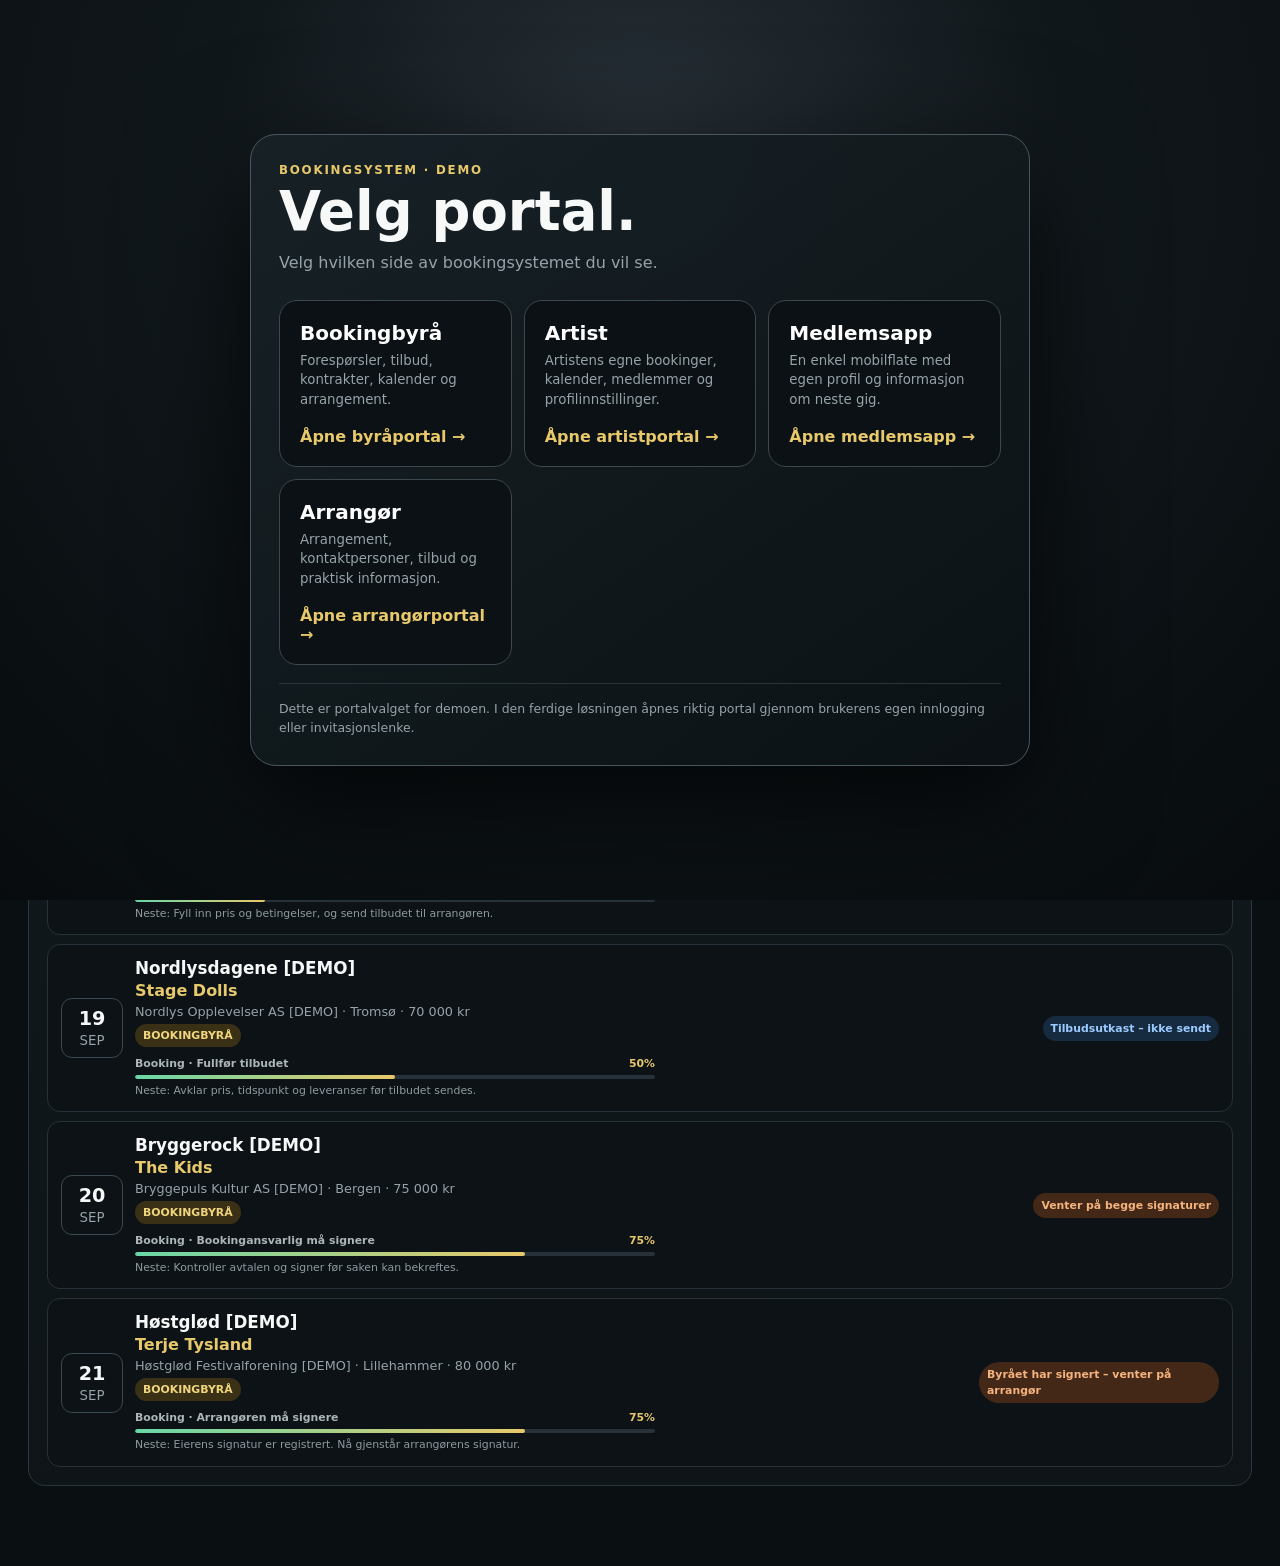
==== commit b03d93fd: "Publish two-tab member mobile app" ====
--- a/booking/index.html
+++ b/booking/index.html
@@ -3,6 +3,9 @@
 <head>
 <meta charset="utf-8">
 <meta name="viewport" content="width=device-width,initial-scale=1">
+<meta name="theme-color" content="#0c1418">
+<meta name="apple-mobile-web-app-capable" content="yes">
+<meta name="apple-mobile-web-app-status-bar-style" content="black-translucent">
 <title>Bookingsystem – Booking → Arrangement</title>
 <style>
 :root{
@@ -817,6 +820,16 @@
 .serviceIntro{display:flex;justify-content:space-between;align-items:flex-start;gap:20px;margin-bottom:20px}.serviceDemoTag{display:inline-flex;padding:7px 11px;border:1px solid #e7c86a55;border-radius:999px;background:#e7c86a10;color:var(--gold);font-size:.7rem;font-weight:900;letter-spacing:.08em;text-transform:uppercase;white-space:nowrap}.smsServiceHero{display:grid;grid-template-columns:minmax(0,1.25fr) minmax(260px,.75fr);gap:18px;padding:24px;border:1px solid #e7c86a42;border-radius:22px;background:radial-gradient(circle at 92% 10%,#e7c86a22,transparent 34%),linear-gradient(145deg,#172127,#0c1317);box-shadow:0 18px 55px #0003}.smsServiceHero h2{font-size:1.65rem;margin:7px 0}.smsFeatureList{display:grid;grid-template-columns:1fr 1fr;gap:9px;margin-top:18px}.smsFeature{display:flex;gap:8px;align-items:flex-start;color:#d9dfe2;font-size:.85rem}.smsFeature:before{content:'✓';display:grid;place-items:center;flex:0 0 20px;height:20px;border-radius:50%;background:#65d89a20;color:#78e5a9;font-weight:950}.smsHeroStat{align-self:stretch;display:grid;align-content:center;gap:6px;padding:20px;border:1px solid #ffffff16;border-radius:18px;background:#05090c66}.smsHeroStat small{color:var(--muted);text-transform:uppercase;letter-spacing:.11em;font-weight:850}.smsHeroStat strong{font-size:2.2rem;color:var(--gold);line-height:1}.smsHeroStat span{font-size:.78rem;color:var(--muted)}.smsSectionTitle{display:flex;align-items:end;justify-content:space-between;gap:12px;margin:28px 0 12px}.smsSectionTitle h2{margin:0}.smsPlanGrid{display:grid;grid-template-columns:repeat(3,minmax(0,1fr));gap:12px}.smsPlan{position:relative;display:flex;flex-direction:column;min-width:0;padding:19px;border:1px solid var(--line);border-radius:18px;background:linear-gradient(145deg,#151f24,#0d1418);color:var(--text);text-align:left;cursor:pointer}.smsPlan:hover{border-color:#e7c86a85;background:#e7c86a0c}.smsPlan.on{border-color:var(--gold);box-shadow:inset 0 0 0 1px var(--gold),0 14px 35px #0003}.smsPlanBadge{position:absolute;right:14px;top:14px;padding:5px 8px;border-radius:999px;background:var(--gold);color:#151515;font-size:.62rem;font-weight:950;text-transform:uppercase}.smsPlanName{font-size:1rem;font-weight:900}.smsPlanPrice{margin:12px 0 6px;font-size:2rem;font-weight:950;letter-spacing:-.04em}.smsPlanPrice small{font-size:.72rem;color:var(--muted);font-weight:700;letter-spacing:0}.smsPlanIncluded{color:#dbe1e4;font-size:.84rem}.smsPlanCheck{margin-top:16px;color:var(--gold);font-size:.77rem;font-weight:850}.smsOrderLayout,.smsManageGrid{display:grid;grid-template-columns:minmax(0,1fr) minmax(290px,.72fr);gap:16px;margin-top:16px;align-items:start}.smsOrderCard,.smsManageCard{padding:19px;border:1px solid var(--line);border-radius:18px;background:#ffffff05}.smsOrderCard h3,.smsManageCard h3{margin:0 0 12px}.smsSummaryRow{display:flex;justify-content:space-between;gap:18px;padding:10px 0;border-bottom:1px solid #ffffff10;font-size:.84rem}.smsSummaryRow:last-of-type{border-bottom:0}.smsSummaryRow strong{text-align:right}.smsTotal{font-size:1.05rem}.smsOrderAction{display:grid;gap:9px;margin-top:16px}.smsOrderAction .btn{width:100%}.smsTerms{font-size:.7rem;line-height:1.5;color:var(--muted)}.smsActiveBanner{display:flex;justify-content:space-between;align-items:center;gap:14px;padding:14px 16px;margin-top:18px;border:1px solid #65d89a55;border-radius:15px;background:#65d89a0d}.smsActiveBanner b{display:block}.smsActiveBanner span{font-size:.78rem;color:var(--muted)}.smsActiveDot{display:inline-block;width:9px;height:9px;margin-right:7px;border-radius:50%;background:#73e4a7;box-shadow:0 0 0 5px #73e4a71c}.smsToggleRow{display:grid;grid-template-columns:1fr auto;gap:10px;align-items:center;padding:12px 0;border-bottom:1px solid #ffffff10}.smsToggleRow:last-child{border-bottom:0}.smsToggleRow b{display:block;font-size:.86rem}.smsToggleRow small{color:var(--muted);font-size:.72rem}.smsSwitch{position:relative;width:46px;height:26px}.smsSwitch input{position:absolute;opacity:0}.smsSwitch span{display:block;width:46px;height:26px;border-radius:999px;background:#344149;transition:.15s}.smsSwitch span:after{content:'';position:absolute;left:3px;top:3px;width:20px;height:20px;border-radius:50%;background:#dce2e5;transition:.15s}.smsSwitch input:checked+span{background:var(--gold)}.smsSwitch input:checked+span:after{transform:translateX(20px);background:#111}.smsSwitch input:focus-visible+span{outline:2px solid var(--gold);outline-offset:3px}.smsPhoneRow{display:grid;grid-template-columns:1fr auto;gap:8px}.smsPhoneRow input{min-width:0;padding:11px;border:1px solid var(--line);border-radius:10px;background:#091014;color:var(--text);font:inherit}.smsUsage{margin-top:17px}.smsUsageHead{display:flex;justify-content:space-between;align-items:end;gap:12px}.smsUsageHead b{font-size:1.25rem}.smsMeter{height:9px;margin:9px 0;border-radius:999px;background:#27343a;overflow:hidden}.smsMeter i{display:block;height:100%;border-radius:inherit;background:linear-gradient(90deg,#c6a84e,#f2d67c);transition:width .25s}.smsLog{display:grid;gap:7px;margin-top:12px}.smsLogRow{display:grid;grid-template-columns:minmax(0,1fr) auto;gap:8px;padding:10px 11px;border:1px solid #ffffff10;border-radius:11px;background:#091014}.smsLogRow b{display:block;font-size:.8rem}.smsLogRow small{color:var(--muted);font-size:.68rem}.smsLogRow span{align-self:center;color:#75dfa7;font-size:.68rem;font-weight:850}.smsLocked{margin-top:16px;padding:18px;border:1px dashed #e7c86a55;border-radius:16px;text-align:center;color:var(--muted)}
 @media(max-width:860px){.smsServiceHero,.smsOrderLayout,.smsManageGrid{grid-template-columns:1fr}.smsPlanGrid{grid-template-columns:1fr}.smsHeroStat{min-height:130px}.smsFeatureList{grid-template-columns:1fr}}
 @media(max-width:520px){.serviceIntro{display:block}.serviceDemoTag{margin-top:10px}.smsServiceHero{padding:17px}.smsSectionTitle{align-items:flex-start;flex-direction:column}.smsPhoneRow{grid-template-columns:1fr}.smsPhoneRow .btn{width:100%}.smsActiveBanner{align-items:flex-start;flex-direction:column}}
+</style>
+<style>
+/* Enkel medlemsapp: bare egen profil og neste bekreftede jobb. */
+.memberApp{display:none;min-height:100dvh;background:radial-gradient(circle at 15% 0,#e7c86a16,transparent 27rem),linear-gradient(180deg,#0c1418,#080c0f);color:var(--text)}
+body.member-role{overflow-x:hidden}body.member-role>.top,body.member-role>.layout,body.member-role>#contextHelpTooltip{display:none!important}body.member-role .memberApp{display:block}
+.memberAppHeader{position:sticky;top:0;z-index:35;padding:max(14px,env(safe-area-inset-top)) 18px 13px;background:#0b1216e8;border-bottom:1px solid #ffffff12;backdrop-filter:blur(20px)}
+.memberAppHeaderInner{max-width:920px;margin:auto;display:flex;align-items:center;gap:12px}.memberAppAvatar{width:46px;height:46px;flex:0 0 46px;border-radius:15px;display:grid;place-items:center;background:var(--gold);color:#161616;font-weight:950}.memberAppIdentity{min-width:0;flex:1}.memberAppIdentity b,.memberAppIdentity span{display:block;white-space:nowrap;overflow:hidden;text-overflow:ellipsis}.memberAppIdentity b{font-size:1rem}.memberAppIdentity span{margin-top:3px;color:var(--muted);font-size:.75rem}.memberDemoButton{border:1px solid #34434c;border-radius:999px;background:#111a1f;color:#cbd3d7;padding:8px 10px;font-size:.72rem;font-weight:850}
+.memberAppMain{width:min(920px,100%);margin:auto;padding:22px 16px calc(104px + env(safe-area-inset-bottom))}.memberAppView{display:none}.memberAppView.on{display:block}.memberAppLead{margin:7px 0 18px;color:var(--muted);line-height:1.55}.memberAppTitle{font-size:clamp(2rem,9vw,3.6rem);letter-spacing:-.055em;margin:6px 0 8px}.memberAppTitleRow{display:flex;justify-content:space-between;align-items:flex-start;gap:12px}.memberAppTitleRow .btn{flex:0 0 auto}.memberAppCard{padding:17px;margin:12px 0;border:1px solid #2b3941;border-radius:18px;background:linear-gradient(145deg,#141d22,#0d1418);box-shadow:0 18px 50px #0002}.memberAppCard h2,.memberAppCard h3{margin:0 0 10px}.memberProfileHero{display:grid;grid-template-columns:auto 1fr;gap:14px;align-items:center;border-color:#e7c86a45;background:radial-gradient(circle at 100% 0,#e7c86a1c,transparent 48%),linear-gradient(145deg,#172127,#0d1418)}.memberProfileHero .memberAppAvatar{width:58px;height:58px;border-radius:19px;font-size:1.15rem}.memberProfileHero h2{margin:0}.memberProfileHero p{margin:4px 0 0;color:var(--muted)}.memberProfileGrid{display:grid;grid-template-columns:repeat(2,minmax(0,1fr));gap:10px}.memberProfileItem{min-width:0;padding:14px;border:1px solid #ffffff12;border-radius:14px;background:#070c0f66}.memberProfileItem.wide{grid-column:1/-1}.memberProfileItem small{display:block;margin-bottom:5px;color:var(--muted);font-size:.68rem;font-weight:800;text-transform:uppercase;letter-spacing:.1em}.memberProfileItem b,.memberProfileItem span{overflow-wrap:anywhere}.memberProfileItem span{display:block;color:#d8dfe2;line-height:1.45}.memberAppStatus{display:inline-flex!important;width:max-content;padding:5px 8px;border-radius:999px;background:#69d7a718;color:#7ce1af!important;font-size:.7rem;font-weight:900}.memberGigHero{overflow:hidden;border-color:#e7c86a48;background:radial-gradient(circle at 95% 8%,#e7c86a22,transparent 42%),linear-gradient(145deg,#182229,#0c1317)}.memberGigHero .badge{margin-bottom:10px}.memberGigHero h2{font-size:clamp(1.65rem,7vw,2.8rem);margin:2px 0 7px}.memberGigMeta{color:#cbd3d7;line-height:1.55}.memberGigCountdown{display:inline-flex;margin-top:14px;padding:8px 11px;border-radius:999px;background:#e7c86a;color:#171717;font-size:.74rem;font-weight:950}.memberApp #memberNextGigContent .dayPlan{margin-top:14px}.memberApp #memberNextGigContent .dayPlanHero{border-radius:18px}.memberAppEmpty{padding:28px 20px;text-align:center}.memberAppEmpty strong{display:block;font-size:1.2rem}.memberAppEmpty span{display:block;margin-top:7px;color:var(--muted);line-height:1.5}
+.memberAppTabs{position:fixed;left:50%;bottom:max(12px,env(safe-area-inset-bottom));z-index:40;width:min(560px,calc(100% - 24px));transform:translateX(-50%);display:grid;grid-template-columns:1fr 1fr;gap:7px;padding:7px;border:1px solid #3a4850;border-radius:20px;background:#0b1216ed;box-shadow:0 18px 60px #000b;backdrop-filter:blur(22px)}.memberAppTab{min-height:58px;border:0;border-radius:14px;background:transparent;color:#8f9ca3;font-weight:900}.memberAppTab span{display:block;font-size:1.15rem;line-height:1}.memberAppTab small{display:block;margin-top:5px;font-size:.72rem}.memberAppTab.on{background:var(--gold);color:#151515;box-shadow:0 8px 24px #0005}
+@media(max-width:600px){.memberAppMain{padding-left:13px;padding-right:13px}.memberAppTitleRow{display:block}.memberAppTitleRow .btn{width:100%;margin-top:3px}.memberProfileGrid{grid-template-columns:1fr}.memberProfileItem.wide{grid-column:auto}.memberApp #memberNextGigContent .dayPlanGrid{grid-template-columns:1fr}.memberApp #memberNextGigContent .dayPlanHero{padding:18px}.memberApp #memberNextGigContent .dayPlan{font-size:.92rem}.memberApp #memberNextGigContent .dayPlanHero .actions .btn{width:100%;text-align:center}}
 </style></head>
 <body>
 <div id="portalChooser" class="portalChooser" role="dialog" aria-modal="true" aria-labelledby="portalChooserTitle">
@@ -827,6 +840,7 @@
   <div class="portalChoices">
    <button class="portalChoice" onclick="enterPortal('agency')"><div><b>Bookingbyrå</b><small>Forespørsler, tilbud, kontrakter, kalender og arrangement.</small></div><span>Åpne byråportal →</span></button>
    <button class="portalChoice" onclick="enterPortal('artist')"><div><b>Artist</b><small>Artistens egne bookinger, kalender, medlemmer og profilinnstillinger.</small></div><span>Åpne artistportal →</span></button>
+   <button class="portalChoice" onclick="enterPortal('member')"><div><b>Medlemsapp</b><small>En enkel mobilflate med egen profil og informasjon om neste gig.</small></div><span>Åpne medlemsapp →</span></button>
    <button class="portalChoice" onclick="enterPortal('organizer')"><div><b>Arrangør</b><small>Arrangement, kontaktpersoner, tilbud og praktisk informasjon.</small></div><span>Åpne arrangørportal →</span></button>
   </div>
   <div class="portalChooserNote">Dette er portalvalget for demoen. I den ferdige løsningen åpnes riktig portal gjennom brukerens egen innlogging eller invitasjonslenke.</div>
@@ -861,6 +875,33 @@
 </div>
 
 <div id="contextHelpTooltip" class="contextHelpTooltip" role="tooltip" aria-hidden="true"><strong></strong><span></span></div>
+
+<div id="memberApp" class="memberApp">
+ <header class="memberAppHeader">
+  <div class="memberAppHeaderInner">
+   <div id="memberAppAvatar" class="memberAppAvatar">ME</div>
+   <div class="memberAppIdentity"><b id="memberAppName">Medlem</b><span id="memberAppArtist">Artist</span></div>
+   <button class="memberDemoButton" type="button" onclick="openPortalChooser()">Bytt demo</button>
+  </div>
+ </header>
+ <main class="memberAppMain">
+  <section id="memberProfileApp" class="memberAppView on">
+   <div class="eyebrow">Min artistprofil</div>
+   <div class="memberAppTitleRow"><div><h1 class="memberAppTitle">Dette er meg.</h1><p class="memberAppLead">Opplysningene brukes automatisk i rider, inputliste, hospitality og planlegging av jobbene.</p></div><button class="btn primary" type="button" onclick="openMemberSelfEditor()">Rediger profil</button></div>
+   <div id="memberProfileContent"></div>
+  </section>
+  <section id="memberNextGigApp" class="memberAppView">
+   <div class="eyebrow">Neste bekreftede jobb</div>
+   <h1 class="memberAppTitle">Neste gig.</h1>
+   <p class="memberAppLead">Alt du trenger på arrangementsdagen – samlet i én mobilvennlig plan.</p>
+   <div id="memberNextGigContent"></div>
+  </section>
+ </main>
+ <nav class="memberAppTabs" aria-label="Medlemsapp">
+  <button class="memberAppTab on" type="button" data-member-tab="profile" onclick="showMemberTab('profile')"><span>●</span><small>Min profil</small></button>
+  <button class="memberAppTab" type="button" data-member-tab="gig" onclick="showMemberTab('gig')"><span>★</span><small>Neste gig</small></button>
+ </nav>
+</div>
 
 <div class="layout">
 <aside>
@@ -1257,18 +1298,21 @@
 const portalParams=new URLSearchParams(location.search);
 const requestedRole=portalParams.get('portal');
 let currentPortalArtistId=portalParams.get('artist')||localStorage.getItem('portal-artist-id')||'hs';
-let currentRole=['agency','artist','organizer'].includes(requestedRole)?requestedRole:'agency';
+let currentPortalMemberId=portalParams.get('member')||localStorage.getItem('portal-member-id')||'';
+let currentRole=['agency','artist','member','organizer'].includes(requestedRole)?requestedRole:'agency';
 function enterPortal(role){
- if(!['agency','artist','organizer'].includes(role))return;
+ if(!['agency','artist','member','organizer'].includes(role))return;
  const url=new URL(location.href);url.searchParams.set('portal',role);
- if(role==='artist'&&!url.searchParams.get('artist'))url.searchParams.set('artist',currentPortalArtistId||'hs');
- if(role!=='artist')url.searchParams.delete('artist');
+ if((role==='artist'||role==='member')&&!url.searchParams.get('artist'))url.searchParams.set('artist',currentPortalArtistId||'hs');
+ if(role==='member'&&currentPortalMemberId)url.searchParams.set('member',currentPortalMemberId);
+ if(role!=='artist'&&role!=='member')url.searchParams.delete('artist');
+ if(role!=='member')url.searchParams.delete('member');
  location.href=url.toString();
 }
 function openPortalChooser(){$('portalChooser')?.classList.add('on');document.body.style.overflow='hidden'}
 function initializePortalChooser(){
  const chooser=$('portalChooser');if(!chooser)return;
- chooser.classList.toggle('on',!['agency','artist','organizer'].includes(requestedRole));
+ chooser.classList.toggle('on',!['agency','artist','member','organizer'].includes(requestedRole));
  if(chooser.classList.contains('on'))document.body.style.overflow='hidden';
 }
 const artistProfiles=structuredClone(DEMO_PROFILES);
@@ -1659,6 +1703,17 @@
   memberStore.artists[id]={members,rider:{riderInputs:old.riderInputs||'',riderStage:old.riderStage||'',riderNote:old.riderNote||''},legacy:old};
  }memberStore.artists[id].members.forEach(normalizeMemberTechnical);memberStore.artists[id].rider||={inputs:[],positions:{}};return memberStore.artists[id];
 }
+function currentMember(){
+ const members=memberData(currentPortalArtistId).members;
+ let member=members.find(m=>m.id===currentPortalMemberId)||members[0]||null;
+ if(member&&member.id!==currentPortalMemberId){currentPortalMemberId=member.id;try{localStorage.setItem('portal-member-id',member.id)}catch{}}
+ return member;
+}
+function openMemberSelfEditor(){
+ const member=currentMember();if(!member){toast('Ingen medlemsprofil er registrert');return}
+ profileArtist=currentPortalArtistId;profileDraft={members:[structuredClone(member)],rider:structuredClone(memberData(profileArtist).rider||{inputs:[],positions:{}})};
+ normalizeRole(profileDraft.members[0]);(profileDraft.members[0].substitutes||=[]).forEach(normalizeRole);activeProfileEditor='self';profileFocus=document.activeElement;drawProfile();$('profileGlassOverlay').classList.add('on');document.body.style.overflow='hidden';$('profileGlassOverlay').querySelector('button').focus();
+}
 let activeProfileEditor=null,profileDraft=null,profileArtist=null,profileFocus=null;
 function normalizeMemberTechnical(member){const fallback=defaultMemberTechnical(member);if(!Array.isArray(member.backline))member.backline=fallback.backline;if(!Array.isArray(member.inputSources))member.inputSources=fallback.inputSources;return member}
 const fieldGroups={members:[['name','Navn','text',true],['role','Rolle','roleSelect',true],['phone','Telefon','tel'],['email','E-post','email']],backline:[],monitor:[['monitor','Ønsket monitorløsning','select'],['mix','Ønsket monitormiks / preferanser','textarea'],['ownMonitor','Eget monitorutstyr / frekvenser','textarea'],['technicalNotes','Tekniske notater','textarea']],hospitality:[['allergies','Allergier / intoleranser (skriv Ingen hvis avklart)','textarea'],['food','Matpreferanser','textarea'],['hospitality','Andre behov','textarea'],['interests','Interesser og fritidsaktiviteter','interests']]};
@@ -1710,15 +1765,15 @@
 function addSub(i){collectProfile();profileDraft.members[i].substitutes.push({name:'',role:profileDraft.members[i].role||''});drawProfile()}
 function removeSub(i,j){collectProfile();profileDraft.members[i].substitutes.splice(j,1);drawProfile()}
 function drawProfile(){
- const type=activeProfileEditor;const titles={members:'Medlemsprofiler',monitor:'Monitorprofil',backline:'Backline og lydkilder',hospitality:'Allergier og hospitality',substitutes:'Vikarbank',rider:'Teknisk rider'};
+ const type=activeProfileEditor;const titles={self:'Min profil',members:'Medlemsprofiler',monitor:'Monitorprofil',backline:'Backline og lydkilder',hospitality:'Allergier og hospitality',substitutes:'Vikarbank',rider:'Teknisk rider'};
  $('profileEditorTitle').textContent=titles[type];$('profileEditorEyebrow').textContent=artistBy(profileArtist).name+' · Min profil';$('profileSaveError').textContent='';
  let html='<p class="glassDesc">Lagres per artist og medlem i denne nettleseren. Avbryt forkaster endringene. Oversikter på arrangementene følger sist lagrede profil.</p>';
  $('memberProfileForm').querySelector('[type=submit]').hidden=false;
  if(type==='rider'){html+=riderEditorHtml(profileDraft)}
  else {
- html+='<button class="btn" type="button" onclick="addMember()">+ Legg til medlem</button>';
+ if(type!=='self')html+='<button class="btn" type="button" onclick="addMember()">+ Legg til medlem</button>';
  if(!profileDraft.members.length)html+='<p>Ingen medlemmer registrert. Legg til det første medlemmet.</p>';
- html+=profileDraft.members.map((m,i)=>{m.substitutes||=[];normalizeMemberTechnical(m);return `<div class="member-card" data-member-index="${i}">${callLink(m.phone)}<button type="button" class="btn" onclick="removeMember(${i})">Fjern medlem</button><h3>${safe(m.name||'Nytt medlem')} ${m.role?'· '+safe(roleLabel(m.role)):''}</h3><div class="glassFormGrid">${fieldGroups.members.map(f=>profileField(m,f,'m'+i)).join('')}</div>${m.previousRole?'<p class="meta">Tidligere rolle: '+safe(m.previousRole)+'</p>':''}${instrumentFields(m,i)}`+Object.entries(fieldGroups).filter(([k])=>k!=='members'&&(type==='members'||type===k)).map(([k,fields])=>`<details ${type!=='members'?'open':''}><summary>${({backline:'Backline og lydkilder',monitor:'Monitor og teknikk',hospitality:'Allergier, mat og hospitality'})[k]}</summary>${k==='backline'?memberTechnicalHtml(m,i):`<div class="glassFormGrid">${fields.map(f=>profileField(m,f,'m'+i)).join('')}</div>`}</details>`).join('')+((type==='members'||type==='substitutes')?`<details ${type==='substitutes'?'open':''}><summary>Vikarer per rolle (${m.substitutes.length})</summary>${m.substitutes.map((s,j)=>`<div class="member-card" data-sub-index="${j}"><div class="glassFormGrid">${[['name','Vikarens navn','text',true],['role','Rolle','roleSelect',true],['phone','Telefon','tel'],['email','E-post','email'],['availability','Tilgjengelighet','text'],['note','Notat','textarea']].map(f=>profileField(s,f,'s'+i+'-'+j)).join('')}</div><button class="btn" type="button" onclick="removeSub(${i},${j})">Fjern vikar</button></div>`).join('')}<button class="btn" type="button" onclick="addSub(${i})">+ Legg til vikar</button></details>`:'')+'</div>'}).join('');
+ html+=profileDraft.members.map((m,i)=>{m.substitutes||=[];normalizeMemberTechnical(m);return `<div class="member-card" data-member-index="${i}">${callLink(m.phone)}${type==='self'?'':`<button type="button" class="btn" onclick="removeMember(${i})">Fjern medlem</button>`}<h3>${safe(m.name||'Nytt medlem')} ${m.role?'· '+safe(roleLabel(m.role)):''}</h3><div class="glassFormGrid">${fieldGroups.members.map(f=>profileField(m,f,'m'+i)).join('')}</div>${m.previousRole?'<p class="meta">Tidligere rolle: '+safe(m.previousRole)+'</p>':''}${instrumentFields(m,i)}`+Object.entries(fieldGroups).filter(([k])=>k!=='members'&&(type==='members'||type==='self'||type===k)).map(([k,fields])=>`<details ${type!=='members'?'open':''}><summary>${({backline:'Backline og lydkilder',monitor:'Monitor og teknikk',hospitality:'Allergier, mat og hospitality'})[k]}</summary>${k==='backline'?memberTechnicalHtml(m,i):`<div class="glassFormGrid">${fields.map(f=>profileField(m,f,'m'+i)).join('')}</div>`}</details>`).join('')+((type==='members'||type==='self'||type==='substitutes')?`<details ${type==='substitutes'?'open':''}><summary>Vikarer per rolle (${m.substitutes.length})</summary>${m.substitutes.map((s,j)=>`<div class="member-card" data-sub-index="${j}"><div class="glassFormGrid">${[['name','Vikarens navn','text',true],['role','Rolle','roleSelect',true],['phone','Telefon','tel'],['email','E-post','email'],['availability','Tilgjengelighet','text'],['note','Notat','textarea']].map(f=>profileField(s,f,'s'+i+'-'+j)).join('')}</div><button class="btn" type="button" onclick="removeSub(${i},${j})">Fjern vikar</button></div>`).join('')}<button class="btn" type="button" onclick="addSub(${i})">+ Legg til vikar</button></details>`:'')+'</div>'}).join('');
  }
  $('profileEditorBody').innerHTML=demoProfileNotice(profileArtist)+html;
  if(type==='substitutes')$('profileEditorBody').insertAdjacentHTML('beforeend',memberOverview(profileArtist,'substitutes'));
@@ -1728,9 +1783,9 @@
  if(activeProfileEditor==='privateCalendar')return savePrivateCalendarEntry();
  if(activeProfileEditor==='contract')return saveContractEditor();
  if(activeProfileEditor==='agencyBrand')return saveAgencyBrand();
- const form=$('memberProfileForm');form.querySelectorAll(':invalid').forEach(el=>{let d=el.closest('details');if(d)d.open=true});if(!form.reportValidity())return;collectProfile();if(activeProfileEditor==='members'||activeProfileEditor==='backline'){profileDraft.rider.inputs=buildAutoRiderInputs(profileDraft.members);profileDraft.rider.riderInputs=String(profileDraft.rider.inputs.length)}const next=structuredClone(memberStore);next.artists[profileArtist]=profileDraft;
+ const form=$('memberProfileForm');form.querySelectorAll(':invalid').forEach(el=>{let d=el.closest('details');if(d)d.open=true});if(!form.reportValidity())return;collectProfile();const savingSelf=activeProfileEditor==='self';if(activeProfileEditor==='members'||activeProfileEditor==='backline'||savingSelf){profileDraft.rider.inputs=buildAutoRiderInputs(profileDraft.members);profileDraft.rider.riderInputs=String(profileDraft.rider.inputs.length)}const next=structuredClone(memberStore);if(savingSelf){const artist=next.artists[profileArtist],member=profileDraft.members[0],index=artist.members.findIndex(m=>m.id===member.id);if(index<0){$('profileSaveError').textContent='Fant ikke medlemsprofilen som skulle lagres.';return}artist.members[index]=member;artist.rider.inputs=buildAutoRiderInputs(artist.members);artist.rider.riderInputs=String(artist.rider.inputs.length)}else next.artists[profileArtist]=profileDraft;
  try{localStorage.setItem(MEMBER_KEY,JSON.stringify(next))}catch(e){$('profileSaveError').textContent='Kunne ikke lagre. Nettleserens lagring er full eller blokkert. Endringene er fortsatt åpne.';return}
- memberStore=next;closeProfileEditor();renderAll();if(currentEventId)openEvent(currentEventId);toast('Medlemsprofilene er lagret');
+ memberStore=next;closeProfileEditor();renderAll();if(currentRole==='member')renderMemberApp();if(currentEventId)openEvent(currentEventId);toast(savingSelf?'Profilen din er lagret':'Medlemsprofilene er lagret');
 }
 function callLink(p){const n=String(p||'').replace(/[^+\d]/g,'');return n?`<a class="btn" href="tel:${safe(n)}">Ring ${safe(p)}</a>`:''}
 function memberOverview(id,kind,organizerProvides=true){const d=memberData(id);let html=`<h3>${kind==='technical'?'Monitor, backline og lydkilder':kind==='requirements'?'Backline og sceneoppsett':kind==='backline'?'Samlet backline og lydkilder':kind==='substitutes'?'Samlet vikaroversikt':'Allergier og hospitality'}</h3><p class="meta">${safe(artistBy(id)?.name)} · Samlet automatisk fra medlemsprofilene</p>`;
@@ -2171,7 +2226,7 @@
  ];
  const firstMissing=items.findIndex(x=>!x.done),complete=firstMissing<0,current=complete?items.length-1:firstMissing;
  const steps=items.map((x,i)=>({...x,state:x.done?'done':i===current?'current':'pending'})),item=items[current];
- return {title:'Produksjonsklar',percent:Math.round(items.filter(x=>x.done).length/items.length*100),steps,nextTitle:complete?'Klar til gjennomføring':item.title,nextText:complete?'De viktigste avklaringene er på plass. Kontroller tidsplanen før arrangementsdagen.':'Dette er neste manglende område før arrangementet er produksjonsklart.',action:complete?'Se tidsplan':'Åpne '+item.label.toLowerCase(),tab:complete?'schedule':item.tab,complete};
+ return {title:'Produksjonsklar',percent:Math.round(items.filter(x=>x.done).length/items.length*100),steps,nextTitle:complete?'Klar til gjennomføring':item.title,nextText:complete?'De viktigste avklaringene er på plass. Kontroller dagsplanen før arrangementsdagen.':'Dette er neste manglende område før arrangementet er produksjonsklart.',action:complete?'Se dagsplan':'Åpne '+item.label.toLowerCase(),tab:complete?'dayplan':item.tab,complete};
 }
 function journeyHtml(progress,id,kind='booking'){
  const number=progress.complete?progress.steps.length:Math.max(1,progress.steps.findIndex(s=>s.state==='current')+1);
@@ -2260,6 +2315,33 @@
 const INTEREST_ICONS={Golf:'⛳',Trening:'●',Løping:'◌',Tur:'↗',Matopplevelser:'◇',Kaffe:'☕',Shopping:'▣',Kultur:'★',Spa:'≈','Musikkbutikk':'♫'};
 function interestSuggestionHtml(member,interest,city){const clean=String(interest).replace(/^DEMO:\s*/i,''),query=clean+' i '+city;return `<a class="interestSuggestion" href="${safe(mapsLink(query))}" target="_blank" rel="noopener"><span class="interestSuggestionIcon">${INTEREST_ICONS[clean]||'◎'}</span><span><b>${safe(clean)}</b><small>Finn steder nær ${safe(city)}</small></span><span>→</span></a>`}
 function dayPlanHtml(r){const a=artistBy(r.artistId),d=dayPlanDetails(r),date=new Date(r.date+'T12:00:00').toLocaleDateString('nb-NO',{weekday:'long',day:'numeric',month:'long',year:'numeric'}),moments=[[d.arrival,'Get-in','Oppmøte ved venue'],[d.soundcheck,'Lydprøve','Band og teknisk produksjon'],[d.dinnerTime,'Middag','Se registrerte allergier og matpreferanser'],[d.doorsTime,'Dørene åpnes','Publikumsinnslipp'],[d.showTime,'Showstart',a?.name||'Artist'],[d.showEnd,'Showslutt','Nedrigg og videre transport']],contacts=dayPlanContacts(r),members=memberData(r.artistId).members.filter(m=>parseInterests(m.interests).length);return `<div class="dayPlan"><div class="dayPlanHero"><div class="eyebrow">Dagsplan · ${safe(a?.name||'Artist')}</div><h3>${safe(date.charAt(0).toUpperCase()+date.slice(1))}</h3><div>${safe(r.venue)} · ${safe(r.city)}</div><div class="actions"><a class="btn primary" href="${safe(mapsLink(d.venueAddress))}" target="_blank" rel="noopener">Veibeskrivelse til venue</a>${d.hotelAddress||d.hotelName?`<a class="btn" href="${safe(mapsLink(d.hotelAddress||d.hotelName+', '+r.city))}" target="_blank" rel="noopener">Veibeskrivelse til hotell</a>`:''}</div></div><div class="dayPlanGrid"><div><h3>Klokkeslett</h3><div class="dayTimeline">${moments.map(([time,title,note])=>`<div class="dayMoment"><div class="dayMomentTime">${safe(time||'—')}</div><div class="dayMomentRail"></div><div class="dayMomentBody"><b>${safe(title)}</b><small>${safe(note)}</small></div></div>`).join('')}</div></div><div class="dayPlanSide"><div class="dayInfoCard"><h3>Steder</h3><p><b>Venue</b><br>${safe(d.venueAddress)}</p><p><b>Hotell</b><br>${safe(d.hotelName||d.hotel||'Ikke registrert')}${d.hotelAddress?'<br>'+safe(d.hotelAddress):''}</p><p><b>Ankomstinfo</b><br>${safe(d.arrivalNote||'Ikke registrert')}</p></div><div class="dayInfoCard"><h3>Aktuelle kontaktpersoner</h3><div class="dayContacts">${contacts.length?contacts.map(person=>`<div class="dayContact"><b>${safe(person.name)}</b><span>${safe(person.role||'Kontakt')} · ${safe(person.group)}</span><div class="actions">${person.phone&&/[\d]/.test(person.phone)?`<a class="btn primary" href="tel:${safe(String(person.phone).replace(/[^+\d]/g,''))}">Ring</a>`:''}${person.email&&/^[^\s@]+@[^\s@]+\.[^\s@]+$/.test(person.email)?`<a class="btn" href="mailto:${safe(person.email)}">E-post</a>`:''}</div></div>`).join(''):'<p class="meta">Ingen kontaktpersoner registrert.</p>'}</div></div></div></div><div class="dayInfoCard"><h3>Forslag basert på medlemmenes interesser</h3>${members.length?members.map(member=>`<div class="member-card"><b>${safe(member.name)}</b><span class="meta">${parseInterests(member.interests).map(safe).join(' · ')}</span><div class="interestSuggestions">${parseInterests(member.interests).map(interest=>interestSuggestionHtml(member,interest,r.city)).join('')}</div></div>`).join(''):'<p class="meta">Ingen interesser er registrert ennå. Legg dem inn under Min profil → Allergier og hospitality, så vises personlige forslag her.</p>'}</div></div>`}
+function showMemberTab(tab){
+ const id=tab==='gig'?'memberNextGigApp':'memberProfileApp';
+ document.querySelectorAll('.memberAppView').forEach(view=>view.classList.toggle('on',view.id===id));
+ document.querySelectorAll('[data-member-tab]').forEach(button=>button.classList.toggle('on',button.dataset.memberTab===tab));
+ window.scrollTo({top:0,behavior:'smooth'});
+}
+function nextMemberGig(){
+ const today=new Date().toISOString().slice(0,10);
+ return state.requests.filter(r=>r.artistId===currentPortalArtistId&&r.stage==='signed'&&r.date>=today).sort((a,b)=>a.date.localeCompare(b.date))[0]||null;
+}
+function renderMemberProfileApp(){
+ const member=currentMember(),target=$('memberProfileContent');if(!target)return;
+ if(!member){target.innerHTML='<div class="memberAppCard memberAppEmpty"><strong>Ingen medlemsprofil</strong><span>Bandets administrator må legge deg til før profilen kan redigeres.</span></div>';return}
+ normalizeMemberTechnical(member);const instruments=(member.instruments||[]).filter(Boolean),interests=parseInterests(member.interests),initials=String(member.name||'M').split(/\s+/).map(x=>x[0]).join('').slice(0,2).toUpperCase(),contact=[member.phone,member.email].filter(Boolean).join(' · ');
+ $('memberAppAvatar').textContent=initials;$('memberAppName').textContent=member.name||'Medlem';$('memberAppArtist').textContent=(artistBy(currentPortalArtistId)?.name||'Artist')+' · '+roleLabel(member.role||'Rolle ikke valgt');
+ target.innerHTML=`<div class="memberAppCard memberProfileHero"><div class="memberAppAvatar">${safe(initials)}</div><div><h2>${safe(member.name||'Navn mangler')}</h2><p>${safe(roleLabel(member.role||'Rolle ikke valgt'))} · ${safe(artistBy(currentPortalArtistId)?.name||'Artist')}</p><span class="memberAppStatus">Synkronisert med rideren</span></div></div><div class="memberProfileGrid"><div class="memberProfileItem wide"><small>Kontakt</small><span>${safe(contact||'Telefon og e-post er ikke lagt inn')}</span></div><div class="memberProfileItem"><small>Instrumenter</small><span>${safe(instruments.join(', ')||'Ingen instrumenter valgt')}</span></div><div class="memberProfileItem"><small>Backline og lydkilder</small><span>${member.backline.length} utstyrspunkt · ${member.inputSources.length} lydkilder</span></div><div class="memberProfileItem"><small>Monitor</small><span>${safe(member.monitor||'Ikke avklart')}</span></div><div class="memberProfileItem"><small>Mat og allergier</small><span>${safe(member.allergies||member.food||'Ikke avklart')}</span></div><div class="memberProfileItem"><small>Interesser</small><span>${safe(interests.join(', ')||'Ingen interesser lagt inn')}</span></div><div class="memberProfileItem"><small>Vikarer</small><span>${(member.substitutes||[]).length} registrert for rollen</span></div></div><button class="btn primary" style="width:100%;margin-top:16px" type="button" onclick="openMemberSelfEditor()">Endre opplysningene mine</button>`;
+}
+function renderMemberNextGig(){
+ const target=$('memberNextGigContent');if(!target)return;const gig=nextMemberGig();
+ if(!gig){target.innerHTML='<div class="memberAppCard memberAppEmpty"><strong>Ingen kommende bekreftede jobber</strong><span>Neste jobb vises automatisk her så snart kontrakten er signert.</span></div>';return}
+ const when=new Date(gig.date+'T12:00:00'),today=new Date();today.setHours(0,0,0,0);const days=Math.max(0,Math.ceil((when-today)/86400000)),date=when.toLocaleDateString('nb-NO',{weekday:'long',day:'numeric',month:'long',year:'numeric'});
+ target.innerHTML=`<div class="memberAppCard memberGigHero"><span class="badge bg-green">BEKREFTET</span><h2>${safe(gig.name)}</h2><div class="memberGigMeta">${safe(date.charAt(0).toUpperCase()+date.slice(1))}<br>${safe(gig.venue)} · ${safe(gig.city)}</div><span class="memberGigCountdown">${days===0?'I dag':days===1?'I morgen':days+' dager igjen'}</span></div>${dayPlanHtml(gig)}`;
+}
+function renderMemberApp(){
+ if(currentRole!=='member')return;const members=memberData(currentPortalArtistId).members;if(!members.some(m=>m.id===currentPortalMemberId)&&members[0])currentPortalMemberId=members[0].id;
+ renderMemberProfileApp();renderMemberNextGig();
+}
 function openEvent(id){if(currentRole==='agency'&&!jobPopupState)return openNextJob(id);currentEventId=id;const r=state.requests.find(x=>x.id===id),a=artistBy(r.artistId);if(!r||r.stage!=='signed')return;$('ewTitle').textContent=r.name;$('ewArtist').textContent=a.name;$('ewMeta').textContent=`${r.date} · ${r.city} · ${r.venue}`;$('eventStageBar').innerHTML=journeyHtml(productionJourney(r),r.id,'event');
  $('dayplan').innerHTML=dayPlanHtml(r);
  $('eventOverview').innerHTML=`<div class="rolegrid"><div class="rolecard"><b>Kontrakt</b><small><br>Signert av ${esc(ownerLabel(r))} og ${esc(r.organizer)}</small><div class="roleline"><span class="badge bg-green">✓ SIGNERT</span></div></div><div class="rolecard"><b>Booking håndteres av</b><small><br>${esc(ownerLabel(r))}</small>${ownerBadge(r)}</div><div class="rolecard"><b>Arrangør</b><small><br>${esc(r.organizer)} · ${esc(r.contact)}</small></div><div class="rolecard"><b>Artist</b><small><br>${esc(a.name)}</small></div></div>`;
@@ -2532,9 +2614,10 @@
 renderAll();
 initializeContextHelp();
 initializePortalChooser();
-document.body.classList.toggle('artist-role',currentRole==='artist');document.body.classList.toggle('organizer-role',currentRole==='organizer');
-$('portalRolePill').textContent=currentRole==='artist'?'Artistportal':currentRole==='organizer'?'Arrangørportal':'Bookingbyrå';
+document.body.classList.toggle('artist-role',currentRole==='artist');document.body.classList.toggle('member-role',currentRole==='member');document.body.classList.toggle('organizer-role',currentRole==='organizer');
+$('portalRolePill').textContent=currentRole==='artist'?'Artistportal':currentRole==='member'?'Medlemsapp':currentRole==='organizer'?'Arrangørportal':'Bookingbyrå';
 if(currentRole==='artist'){const a=artistBy(currentPortalArtistId);$('userRoleName').textContent=agencyBrand('artist:'+currentPortalArtistId).name;$('userRoleSub').textContent='Artistportal';$('userAvatar').textContent=(a?.name||'AR').split(' ').map(x=>x[0]).join('').slice(0,2);showView('artistDashboard')}
+else if(currentRole==='member'){renderMemberApp();showMemberTab(portalParams.get('tab')==='gig'?'gig':'profile')}
 else if(currentRole==='organizer'){const r=state.requests.find(x=>x.stage==='signed');$('userRoleName').textContent=r?.organizer||'Arrangør';$('userRoleSub').textContent='Arrangørportal';$('userAvatar').textContent='AR';showView('organizerDashboard')}
 
 document.addEventListener('keydown',e=>{
